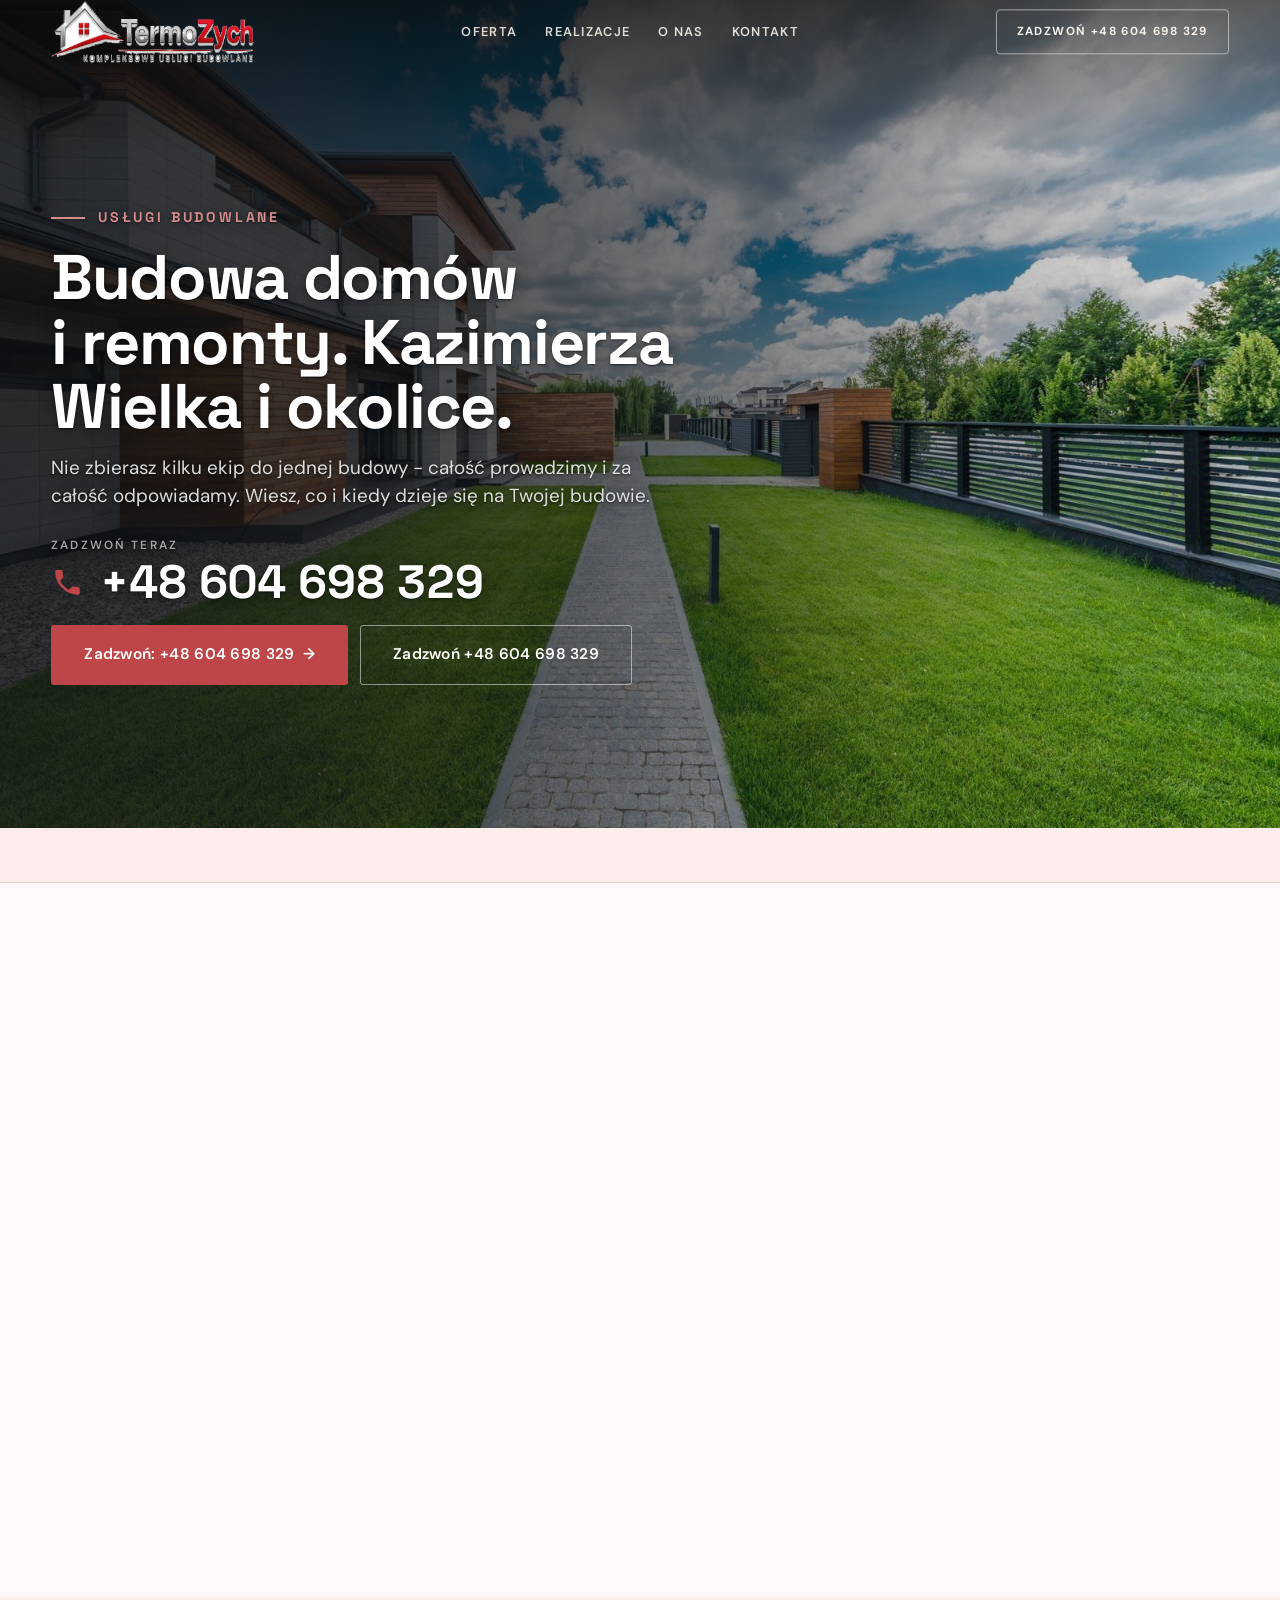
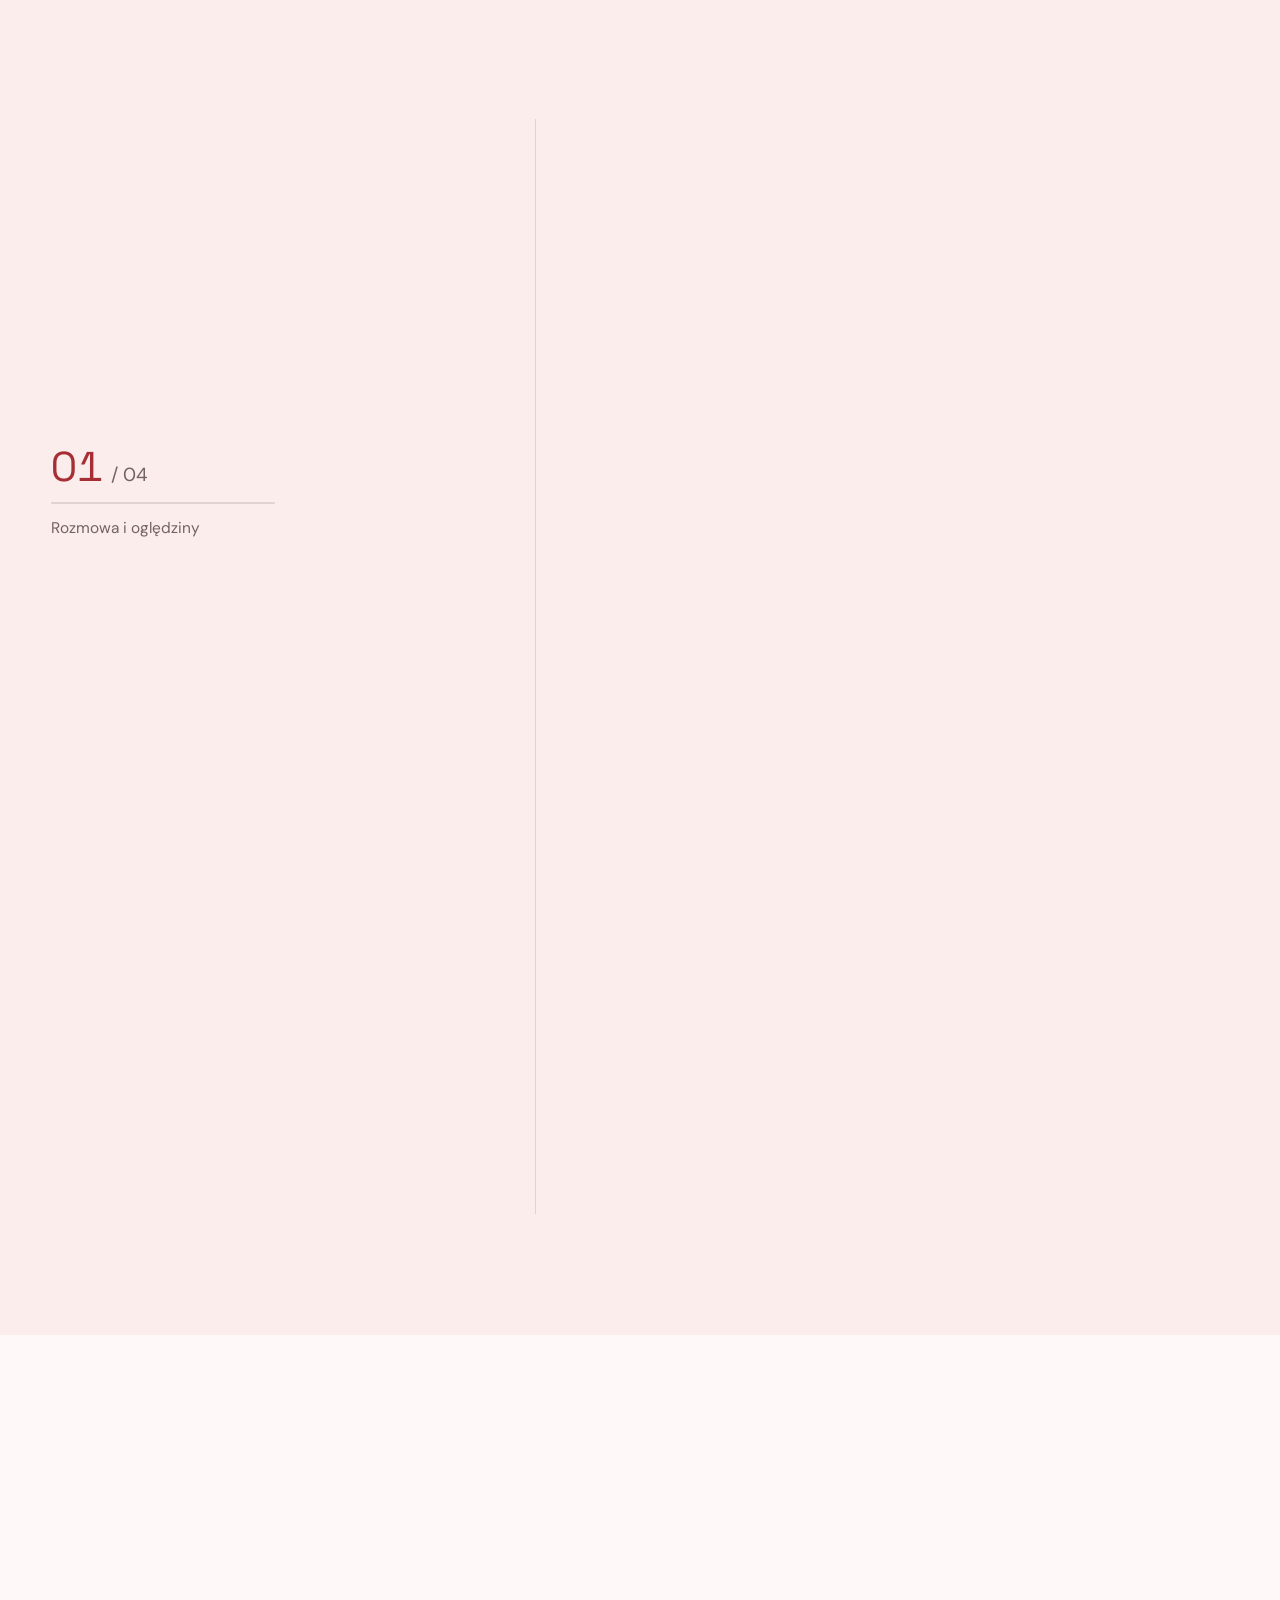
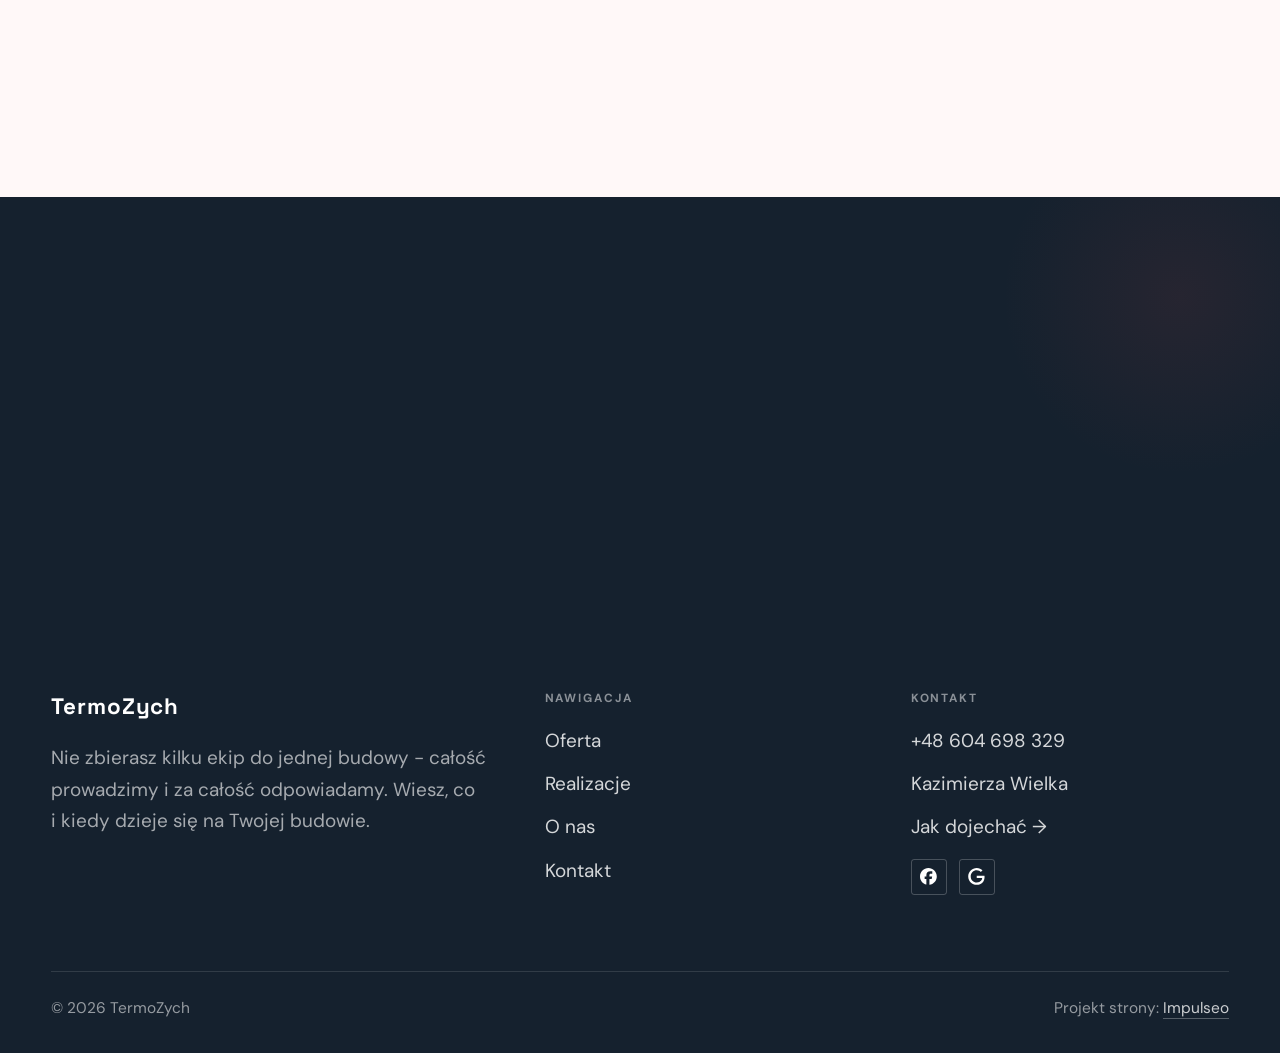
==== index.html @ 552ba98f "Demo TermoZych" ====
<!DOCTYPE html>
<html lang="pl">
<head>
<meta charset="UTF-8">
<meta name="viewport" content="width=device-width, initial-scale=1.0">
<title>TermoZych - usługi budowlane</title>
<meta name="description" content="Firma budowlana w Kazimierzy Wielkiej: budowa domów, stany surowe, remonty, wykończenia, elewacje. Kosztorys i termin na piśmie przed robotą. Zadzwoń: +48 604 698 329.">
<link rel="canonical" href="https://impulseo-pl.github.io/termozych/">
<meta name="robots" content="noindex, nofollow">
<meta property="og:type" content="website">
<meta property="og:locale" content="pl_PL">
<meta property="og:site_name" content="TermoZych">
<meta property="og:title" content="TermoZych - usługi budowlane">
<meta property="og:description" content="Firma budowlana w Kazimierzy Wielkiej: budowa domów, stany surowe, remonty, wykończenia, elewacje. Kosztorys i termin na piśmie przed robotą. Zadzwoń: +48 604 698 329.">
<meta property="og:url" content="https://impulseo-pl.github.io/termozych/">
<meta property="og:image" content="https://impulseo-pl.github.io/termozych/img/og.jpg">
<meta property="og:image:width" content="1200">
<meta property="og:image:height" content="630">
<meta name="twitter:card" content="summary_large_image">
<script type="application/ld+json">{"@context": "https://schema.org", "@type": "GeneralContractor", "name": "TermoZych", "url": "https://impulseo-pl.github.io/termozych/", "telephone": "+48604698329", "image": "https://impulseo-pl.github.io/termozych/img/og.jpg", "areaServed": "Kazimierza Wielka", "sameAs": ["https://www.facebook.com/profile.php?id=61560573417914", "https://www.google.com/maps/place/TermoZych/@50.1890896,20.5115099,3062m/data=!3m1!1e3!4m6!3m5!1s0x4717cdb3e1bffe65:0x24040f23c51eea07!8m2!3d50.1900952!4d20.5107525!16s%2Fg%2F11z6blmck5"]}</script>
<link rel="preconnect" href="https://fonts.googleapis.com">
<link rel="preconnect" href="https://fonts.gstatic.com" crossorigin>
<link href="https://fonts.googleapis.com/css2?family=Space+Grotesk:wght@500;600;700&family=DM+Sans:opsz,wght@9..40,400;9..40,500;9..40,600&display=swap" rel="stylesheet">
<link rel="stylesheet" href="assets/styles.css?v=c5042e9d">
</head>
<body>

<header class="nav">
  <div class="wrap nav-inner">
    <a class="brand brand-has-logo" href="index.html"><img class="brand-logo" src="img/logo.png" alt="TermoZych" width="648" height="203" decoding="async"></a>
    <nav class="nav-links">
      <a href="oferta.html">Oferta</a>
      <a href="realizacje.html">Realizacje</a>
      <a href="o-nas.html">O nas</a>
      <a href="kontakt.html">Kontakt</a>
      <a href="tel:+48604698329" class="btn btn-accent">Zadzwoń +48 604 698 329</a>
    </nav>
    <button class="nav-toggle" aria-label="Menu"><span></span><span></span><span></span></button>
  </div>
</header>

<main>
<section class="hero-fach">
  <img class="hf-photo" src="img/hero.jpg" fetchpriority="high" data-rotate="img/g1.jpg|img/g2.jpg" alt="TermoZych" width="1600" height="1068">
  <div class="hf-panel">
    <div class="hf-inner">
      <span class="hf-kicker">Usługi budowlane</span>
      <h1 class="hf-title">Budowa domów i remonty. Kazimierza Wielka i okolice. <em></em></h1>
      <p class="hf-lead">Nie zbierasz kilku ekip do jednej budowy - całość prowadzimy i za całość odpowiadamy. Wiesz, co i kiedy dzieje się na Twojej budowie.</p>
      <a class="hf-phone" href="tel:+48604698329"><span class="hf-phone-lab">Zadzwoń teraz</span><span class="hf-phone-num"><svg class="ico-tel" width="16" height="16" viewBox="0 0 24 24" fill="none" aria-hidden="true"><path d="M6.6 10.8a15.5 15.5 0 0 0 6.6 6.6l2.2-2.2a1 1 0 0 1 1-.24 11.4 11.4 0 0 0 3.6.58 1 1 0 0 1 1 1V20a1 1 0 0 1-1 1A17 17 0 0 1 3 4a1 1 0 0 1 1-1h3.5a1 1 0 0 1 1 1c0 1.25.2 2.46.58 3.6a1 1 0 0 1-.25 1l-2.23 2.2Z" fill="currentColor"/></svg> +48 604 698 329</span></a>
      <div class="hf-actions">
        <a href="kontakt.html" class="btn btn-accent">Zadzwoń: +48 604 698 329 <span class="arr">→</span></a>
        <a href="tel:+48604698329" class="btn btn-ghost hf-ghost">Zadzwoń +48 604 698 329</a>
      </div>
    </div>
  </div>
</section>
<section class="fach-promise">
  <div class="wrap">
    <ul class="fp-row reveal"><li>Bezpłatna wycena</li><li>Dojazd: Kazimierza Wielka i okolice</li><li>Gwarancja na robociznę</li></ul>
  </div>
</section>
<section class="gateways-band">
  <div class="wrap">
    <div class="gateways">
      <a href="oferta.html" class="gateway reveal"><img src="img/g3.jpg" alt="Budowa domów" loading="lazy" width="1600" height="1068" decoding="async"><span class="g-ttl">Budowa domów</span></a>
      <a href="oferta.html" class="gateway reveal"><img src="img/g4.jpg" alt="Stany surowe" loading="lazy" width="1600" height="1068" decoding="async"><span class="g-ttl">Stany surowe</span></a>
      <a href="oferta.html" class="gateway reveal"><img src="img/g5.jpg" alt="Remonty i modernizacje" loading="lazy" width="1600" height="1066" decoding="async"><span class="g-ttl">Remonty i modernizacje</span></a>
    </div>
  </div>
</section>
<section class="proces proces-os fachowcy">
  <div class="wrap proc-grid">
    <div class="proc-side">
      <div class="head reveal">
        <span class="eyebrow">Jak pracujemy</span>
        <h2>Wiesz, na czym stoisz - na każdym etapie</h2>
        <p>Od pierwszego telefonu do odbioru roboty - krok po kroku.</p>
      </div>
      <div class="proc-count" aria-hidden="true"><span class="pc-cur">01</span><span class="pc-all">/ 04</span></div>
      <div class="proc-bar" aria-hidden="true"><i></i></div>
      <p class="proc-now" aria-hidden="true">Rozmowa i oględziny</p>
    </div>
    <ol class="proces-line">
      <li class="reveal"><span class="pno">01</span><h3>Rozmowa i oględziny</h3><p>Telefon i krótka rozmowa o zakresie. Na oględziny przyjedziemy z miarką i notesem, nie z gotową umową do podpisu.</p></li>
      <li class="reveal"><span class="pno">02</span><h3>Kosztorys i umowa</h3><p>Cena i harmonogram idą do umowy, z datą startu i datą odbioru. Bez podpisanej umowy nie ruszamy.</p></li>
      <li class="reveal"><span class="pno">03</span><h3>Budowa etapami</h3><p>Wiesz, kto i kiedy jest na Twojej budowie. Coś przesuwa harmonogram - pogoda, dostawa? Wiesz o tym od razu, razem z nowym terminem.</p></li>
      <li class="reveal"><span class="pno">04</span><h3>Odbiór i gwarancja</h3><p>Przechodzimy robotę razem, punkt po punkcie. Usterki z przeglądu poprawiamy przed rozliczeniem końcowym, nie po nim.</p></li>
    </ol>
  </div>
</section>
<section>
  <div class="wrap">
    <div class="head reveal">
      <span class="eyebrow">Realizacje</span>
      <h2>Zdjęcia z placu</h2>
      <p>Od fundamentów i stanu surowego po wykończone wnętrza i łazienki - to zakres, który bierzemy na siebie.</p>
    </div>
    <div class="gallery">
      <div class="tile t-two3 reveal"><img src="img/g6.jpg" alt="TermoZych" loading="lazy" width="1600" height="1068" decoding="async"></div>
      <div class="tile t-third reveal"><img src="img/g7.jpg" alt="TermoZych" loading="lazy" width="1566" height="1036" decoding="async"></div>
      <div class="tile t-third reveal"><img src="img/g8.jpg" alt="TermoZych" loading="lazy" width="1600" height="1066" decoding="async"></div>
      <div class="tile t-third reveal"><img src="img/g9.jpg" alt="TermoZych" loading="lazy" width="1880" height="1253" decoding="async"></div>
      <div class="tile t-third reveal"><img src="img/g10.jpg" alt="TermoZych" loading="lazy" width="1600" height="1068" decoding="async"></div>
    </div>
    <div style="margin-top:var(--space-7)" class="reveal"><a href="realizacje.html" class="btn btn-accent">Pełna galeria <span class="arr">→</span></a></div>
  </div>
</section>
<section class="fach-uslugi">
  <div class="wrap">
    <div class="head reveal">
      <span class="eyebrow">Oferta</span>
      <h2>Co robimy</h2>
      <p>To, po co dzwonią do nas najczęściej. Szczegóły w ofercie.</p>
    </div>
    <ul class="fu-list">
      <li class="fu-row reveal"><div class="fu-name">Budowa domów</div><div class="fu-desc">Prowadzimy budowę od wykopu po stan deweloperski albo pod klucz. Pilnujemy zgodności z projektem, zamawiamy materiały z wyprzedzeniem i układamy harmonogram tak, żeby żadna ekipa nie czekała na poprzednią.</div><a class="fu-cta" href="kontakt.html">Wycena <span class="arr">→</span></a></li>
      <li class="fu-row reveal"><div class="fu-name">Stany surowe</div><div class="fu-desc">Fundamenty, ściany nośne, stropy, wieniec i więźba pod dach. Zbrojenie wiążemy według projektu i wołamy kierownika budowy na odbiór, zanim zalejemy beton - tego etapu nie da się poprawić po fakcie.</div><a class="fu-cta" href="kontakt.html">Wycena <span class="arr">→</span></a></li>
      <li class="fu-row reveal"><div class="fu-name">Remonty i modernizacje</div><div class="fu-desc">Remont w mieszkaniu, w którym mieszkasz, to inna robota niż pusty plac.</div><a class="fu-cta" href="kontakt.html">Wycena <span class="arr">→</span></a></li>
      <li class="fu-row reveal"><div class="fu-name">Wykończenia wnętrz</div><div class="fu-desc">Odbierasz mieszkanie w stanie deweloperskim? Robimy wszystko do wprowadzenia: podłogi, drzwi, łazienkę, kolory ze wskazanej palety.</div><a class="fu-cta" href="kontakt.html">Wycena <span class="arr">→</span></a></li>
      <li class="fu-row reveal"><div class="fu-name">Elewacje i docieplenia</div><div class="fu-desc">Docieplamy styropianem albo wełną - z klejem, siatką i tynkiem układanymi w reżimie technologicznym, bo elewacja robiona na skróty odpada płatami po kilku zimach.</div><a class="fu-cta" href="kontakt.html">Wycena <span class="arr">→</span></a></li>
      <li class="fu-row reveal"><div class="fu-name">Prace murarskie i tynkarskie</div><div class="fu-desc">Ściany działowe, kominy, murowane ogrodzenia, tynki maszynowe i tradycyjne.</div><a class="fu-cta" href="kontakt.html">Wycena <span class="arr">→</span></a></li>
    </ul>
    <div style="margin-top:var(--space-7)" class="reveal"><a href="oferta.html" class="btn btn-ghost">Pełna oferta <span class="arr">→</span></a></div>
  </div>
</section>
<section class="stopklatka" aria-hidden="true">
  <div class="stk-bg" style="background-image:url(img/g11.jpg)"></div>
</section>
<section class="opinie op-fallback">
  <div class="wrap">
    <div class="head center reveal">
      <span class="eyebrow">Opinie</span>
      <h2>Co mówią klienci</h2>
      <p>Wpisz TermoZych w Google i przeczytaj, co piszą ludzie, u których budowaliśmy. Tam nie możemy niczego poprawić ani skasować.</p>
    </div>
  </div>
</section>
<section class="obszar">
  <div class="wrap">
    <div class="head center reveal">
      <span class="eyebrow">Obszar działania</span>
      <h2>Dojeżdżamy do Ciebie</h2>
    </div>
    <p class="obszar-txt reveal" style="text-align:center;max-width:60ch;margin:0 auto 1.4rem">Nie wiesz, czy dojedziemy na Twoją budowę? Zadzwoń i podaj adres. Jak nie dojeżdżamy, powiemy wprost i nie zajmiemy Ci dnia.</p>
    <ul class="obszar-list reveal"><li class="is-home">Kazimierza Wielka</li><li>+ okolice</li></ul>
    <div class="obszar-mapa reveal" style="margin-top:var(--space-7)">
      <iframe title="Obszar działania - Kazimierza Wielka i okolice" src="https://maps.google.com/maps?q=50.1900952%2C20.5107525&amp;z=11&amp;output=embed" loading="lazy" referrerpolicy="no-referrer-when-downgrade" style="width:100%;height:clamp(280px,38vh,420px);border:0;display:block;border-radius:var(--r-md)"></iframe>
    </div>
  </div>
</section>
<section class="faq-klinika">
  <div class="wrap">
    <div class="head center reveal">
      <span class="eyebrow">Częste pytania</span>
      <h2>Dobrze wiedzieć</h2>
    </div>
    <div class="faq-list">
      <details class="faq-item reveal"><summary>Ile to będzie kosztowało?</summary><p>Kosztorys rozpisujemy na etapy i materiały, więc widzisz, co ile kosztuje, i możesz zdjąć coś z listy, zanim podpiszemy umowę.</p></details>
      <details class="faq-item reveal"><summary>Czy wycena jest płatna?</summary><p>Nie. Oględziny i kosztorys w Kazimierzy Wielkiej i najbliższej okolicy są bezpłatne i do niczego nie zobowiązują.</p></details>
      <details class="faq-item reveal"><summary>Kiedy możecie zacząć?</summary><p>Terminy ustawiamy z wyprzedzeniem, bo budowę prowadzimy do końca, zamiast żonglować kilkoma naraz. Zadzwoń - powiemy, kiedy realnie możemy wejść.</p></details>
      <details class="faq-item reveal"><summary>Czy dostanę umowę i fakturę?</summary><p>Tak, zawsze. Faktury z budowy warto trzymać - przydają się przy kredycie hipotecznym i przy sprzedaży domu.</p></details>
      <details class="faq-item reveal"><summary>Kto załatwia materiały?</summary><p>Jak wolisz. Możemy wziąć materiały na siebie, z fakturami do wglądu, albo pracować na tym, co kupisz - wtedy dostajesz od nas dokładną listę z ilościami.</p></details>
      <details class="faq-item reveal"><summary>Co, jeśli po robocie coś się odezwie?</summary><p>Pęknięcie na ścianie czy rysa przy oknie po roku to sprawa do naprawy, nie do dyskusji. Nasza robota - nasza poprawka, bez kombinowania.</p></details>
    </div>
  </div>
</section>
<section class="cta">
  <div class="wrap">
    <div class="reveal">
      <span class="eyebrow">Współpraca</span>
      <h2>Potrzebujesz fachowca? Wycenimy za darmo.</h2>
      <p>Jeden telefon i przyjedziemy zobaczyć zakres. Wycena nic nie kosztuje.</p>
    </div>
    <div class="cta-actions reveal">
      <a href="kontakt.html" class="btn btn-light">Zadzwoń: +48 604 698 329 <span class="arr">→</span></a>
      <a href="tel:+48604698329" class="btn btn-ghost btn-ghost-cta">+48 604 698 329</a>
    </div>
  </div>
</section>
</main>

<footer>
  <div class="wrap">
    <div class="foot-grid">
      <div class="foot-brand">
        <div class="name">TermoZych</div>
        <p>Nie zbierasz kilku ekip do jednej budowy - całość prowadzimy i za całość odpowiadamy. Wiesz, co i kiedy dzieje się na Twojej budowie.</p>
      </div>
      <div class="foot-col">
        <h4>Nawigacja</h4>
        <a href="oferta.html">Oferta</a>
        <a href="realizacje.html">Realizacje</a>
        <a href="o-nas.html">O nas</a>
        <a href="kontakt.html">Kontakt</a>
      </div>
      <div class="foot-col">
        <h4>Kontakt</h4>
        <a href="tel:+48604698329">+48 604 698 329</a>
        <p>Kazimierza Wielka</p>
        <a href="https://www.google.com/maps/place/TermoZych/@50.1890896,20.5115099,3062m/data=!3m1!1e3!4m6!3m5!1s0x4717cdb3e1bffe65:0x24040f23c51eea07!8m2!3d50.1900952!4d20.5107525!16s%2Fg%2F11z6blmck5" target="_blank" rel="noopener">Jak dojechać →</a>
      <div class="foot-soc">
        <a class="soc" href="https://www.facebook.com/profile.php?id=61560573417914" target="_blank" rel="noopener" aria-label="Facebook - TermoZych"><svg viewBox="0 0 24 24" aria-hidden="true" focusable="false"><path d="M9.101 23.691v-7.98H6.627v-3.667h2.474v-1.58c0-4.085 1.848-5.978 5.858-5.978.401 0 .955.042 1.468.103a8.68 8.68 0 0 1 1.141.195v3.325a8.623 8.623 0 0 0-.653-.036 26.805 26.805 0 0 0-.733-.009c-.707 0-1.259.096-1.675.309a1.686 1.686 0 0 0-.679.622c-.258.42-.374.995-.374 1.752v1.297h3.919l-.386 2.103-.287 1.564h-3.246v8.245C19.396 23.238 24 18.179 24 12.044c0-6.627-5.373-12-12-12s-12 5.373-12 12c0 5.628 3.874 10.35 9.101 11.647Z" fill="currentColor"/></svg></a>
        <a class="soc" href="https://www.google.com/maps/place/TermoZych/@50.1890896,20.5115099,3062m/data=!3m1!1e3!4m6!3m5!1s0x4717cdb3e1bffe65:0x24040f23c51eea07!8m2!3d50.1900952!4d20.5107525!16s%2Fg%2F11z6blmck5" target="_blank" rel="noopener" aria-label="Google - TermoZych"><svg viewBox="0 0 24 24" aria-hidden="true" focusable="false"><path d="M12.48 10.92v3.28h7.84c-.24 1.84-.853 3.187-1.787 4.133-1.147 1.147-2.933 2.4-6.053 2.4-4.827 0-8.6-3.893-8.6-8.72s3.773-8.72 8.6-8.72c2.6 0 4.507 1.027 5.907 2.347l2.307-2.307C18.747 1.44 16.133 0 12.48 0 5.867 0 .307 5.387.307 12s5.56 12 12.173 12c3.573 0 6.267-1.173 8.373-3.36 2.16-2.16 2.84-5.213 2.84-7.667 0-.76-.053-1.467-.173-2.053H12.48z" fill="currentColor"/></svg></a>
      </div>
      </div>
    </div>
    <div class="foot-bot">
      <span>© 2026 TermoZych</span>
      <span>Projekt strony: <a class="foot-credit" href="https://impulseo.pl" target="_blank" rel="noopener">Impulseo</a></span>
    </div>
  </div>
</footer>
<div class="sticky-call"><a class="sc-call" href="tel:+48604698329"><svg class="ico-tel" width="16" height="16" viewBox="0 0 24 24" fill="none" aria-hidden="true"><path d="M6.6 10.8a15.5 15.5 0 0 0 6.6 6.6l2.2-2.2a1 1 0 0 1 1-.24 11.4 11.4 0 0 0 3.6.58 1 1 0 0 1 1 1V20a1 1 0 0 1-1 1A17 17 0 0 1 3 4a1 1 0 0 1 1-1h3.5a1 1 0 0 1 1 1c0 1.25.2 2.46.58 3.6a1 1 0 0 1-.25 1l-2.23 2.2Z" fill="currentColor"/></svg> Zadzwoń</a><a class="sc-quote" href="kontakt.html">Zadzwoń: +48 604 698 329</a></div>
<div class="demo-wazne" data-do="2026-11-16" data-cykl="3" hidden><svg class="dw-ico" width="13" height="13" viewBox="0 0 24 24" fill="none" aria-hidden="true"><circle cx="12" cy="12" r="8.6" stroke="currentColor" stroke-width="1.8"/><path d="M12 7.2V12l3.3 2" stroke="currentColor" stroke-width="1.8" stroke-linecap="round"/></svg><span class="dw-txt"></span></div>

<script src="assets/main.js"></script>
</body>
</html>
---- assets/styles.css ----
/* ============================================================
   STOLBASZ — premium, architektoniczny B2B fit-out
   Jasna paleta, zero brązu. System wg premium-web-craft.
   Projekt strony: Impulseo (impulseo.pl)
   ============================================================ */

:root{
  /* PALETA — jasna, architektoniczna, chłodna */
  --paper:#F4F6F8;          /* główne tło */
  --paper-2:#E7EBEF;        /* sekcje alternatywne (chłodny jasny szary) */
  --paper-3:#E7EBEF;        /* delikatne wypełnienia */
  --ink:#15212E;            /* tekst główny — chłodny grafit */
  --ink-soft:#243443;       /* nagłówki drugorzędne */
  --muted:#6B7785;          /* tekst poboczny */
  --line:rgba(21,33,46,.12);/* hairline */
  --accent:#E8A317;         /* stonowany petrol-slate — jedyny akcent */
  --accent-d:#C9870C;
  --accent-soft:rgba(232,163,23,.10);
  --dark:#15212E;           /* sekcje ciemne (stopka/CTA) */

  /* HOVER ZDJĘĆ — JEDEN standard dla całego silnika (decyzja K. 04.08.2026, artefakt z wariantami).
     AKTUALNE (K.+Szymon 09.08.2026, wybór z artefaktu 6 wariantów): zoom 1.05 przy 1.4s -
     przy tak długim czasie mocniejszy kadr NIE skacze, tylko „oddycha". Poprzedni standard
     (1.02 / .55s z 04.08) odbierany jako dynamiczny i szybki.
     Spoczynek lekko przygaszony, ale TYLKO tam, gdzie jest mysz (@media hover:hover) —
     na telefonie zdjęcia zostają w pełnej jasności. */
  --img-zoom:1.05;                   /* K.+Szymon 09.08: wariant F z artefaktu porównawczego */
  --img-rest:brightness(.95) saturate(.99);
  --img-hot:brightness(1.06) saturate(1.05);
  --img-dur:1.4s;                    /* K.+Szymon 09.08 (wariant F): powoli = elegancko */
  --img-ease:cubic-bezier(.16,.84,.44,1);  /* miękki ogon, efekt „oddychania" */

  /* ODSTĘPY — skala 4/8 */
  --space-1:4px; --space-2:8px; --space-3:12px; --space-4:16px; --space-5:24px;
  --space-6:32px; --space-7:48px; --space-8:64px; --space-9:96px; --space-10:128px;

  /* TYPOGRAFIA — fluid clamp() (skala podbita 16.07.2026: większe, czytelniejsze litery — uwaga Adama) */
  --text-sm:clamp(.9rem,.87rem + .12vw,1rem);
  --text-base:clamp(1.08rem,1.04rem + .18vw,1.2rem);
  --text-lg:clamp(1.24rem,1.15rem + .34vw,1.44rem);
  --text-h3:clamp(1.34rem,1.22rem + .55vw,1.66rem);
  --text-h2:clamp(2.1rem,1.66rem + 2.1vw,3.1rem);
  --text-h1:clamp(2.9rem,2.1rem + 4vw,5.1rem);

  /* PROMIENIE — architektoniczne, raczej ostre */
  --r-sm:3px; --r-md:6px; --r-lg:10px;

  /* RUCH */
  --ease:cubic-bezier(.25,.46,.45,.94); --dur:.24s;

  /* CIENIE — miękkie, warstwowe */
  --sh-sm:0 1px 2px rgba(16,24,32,.04), 0 2px 8px rgba(16,24,32,.05);
  --sh-md:0 2px 6px rgba(16,24,32,.05), 0 12px 28px -8px rgba(16,24,32,.12);
  --sh-lg:0 6px 14px rgba(16,24,32,.07), 0 26px 56px -18px rgba(16,24,32,.22);

  --hairline:1px solid var(--line);

  --font-display:'Space Grotesk','Inter',sans-serif;
  --font-body:'DM Sans','Inter',sans-serif;
}

*{box-sizing:border-box;margin:0;padding:0}
html{scroll-behavior:smooth}
body{
  font-family:var(--font-body);
  font-size:var(--text-base);
  line-height:1.65;
  color:var(--ink);
  background:var(--paper);
  -webkit-font-smoothing:antialiased;
  text-rendering:optimizeLegibility;
}
img{max-width:100%;height:auto;display:block}  /* height:auto = width/height z atrybutów trzyma proporcje (TOP#12) */
a{color:inherit;text-decoration:none}

.wrap{width:min(92%,1180px);margin-inline:auto}
section{padding-block:clamp(52px,6.5vw,96px)}

h1,h2,h3{font-family:var(--font-display);font-weight:700;line-height:1.08;letter-spacing:-.02em;color:var(--ink)}
h1{font-size:var(--text-h1);letter-spacing:-.035em}
h2{font-size:var(--text-h2);letter-spacing:-.025em}
h3{font-size:var(--text-h3)}
/* MIARA — długość wiersza. WCAG 2.2 SC 1.4.8: max 80 znaków; Butterick: 45–90.
   68ch daje realnie 72–78 znaków polskiego tekstu, czyli z zapasem pod granicą.
   Wcześniej limit miał TYLKO <p> — <li>, <blockquote> i <dd> nie miały żadnego,
   i to jedyny powód, dla którego 23 bloki na dwóch oddanych stronach jadą po
   83–106 znaków w wierszu (pomiar 07.08.2026, bramka `miara`).
   ⚠️ Listy i definicje ograniczamy TYLKO bez klasy: `ul`/`ol` z klasą to u nas
   układ (siatki kafli, menu), a nie tekst ciągły — tam miarę wyznacza układ. */
/* 60ch, nie 68ch (K. 10.08): po zmianie fontów na węższe kroje (DM Sans i spółka)
   w 68ch mieściło się ~90 znaków - bramka pikselowa słusznie zgłaszała przekroczenie
   granicy 80. Pomiar na żywej przeglądarce: 60ch = 90 znaków, 53ch = ~78 znaków, czyli normę WCAG 1.4.8. */
:root{ --miara:53ch }
p{max-width:min(100%,var(--miara))}
blockquote,
ul:not([class])>li, ol:not([class])>li,
dl:not([class])>dd{max-width:min(100%,var(--miara))}

/* ⚠️ Świadomie BEZ wyjątku `.tile p,.card p,.svc p{max-width:none}`, choć nasuwa się sam:
   te akapity BYŁY już ograniczone (stare `p{max-width:65ch}`), więc „wyjątek" nie odblokowałby
   niczego nowego — tylko ROZLUŹNIŁ stan sprzed zmiany na wszystkich demach naraz.
   `figcaption` żadna z reguł wyżej nie dotyczy, więc też nie potrzebuje zwolnienia. */

/* ŁAMANIE. `balance` wyrównuje długości wierszy w nagłówku, `pretty` pilnuje ostatniego
   wiersza akapitu, żeby nie został w nim jeden wyraz. Obsługiwane od Chrome 117 /
   Safari 17.5; starsze przeglądarki po prostu ignorują tę własność.
   `text-wrap:pretty` nie występowało dotąd ANI RAZ w silniku ani w repo klientów. */
h1,h2,h3,.lead,.lede{text-wrap:balance}
p,li,blockquote,dd{text-wrap:pretty}

.eyebrow{
  font-family:var(--font-body);
  font-size:var(--text-sm);
  font-weight:600;
  letter-spacing:.18em;
  text-transform:uppercase;
  color:var(--accent);
  display:inline-flex;align-items:center;gap:var(--space-3);
}
/* flex:none + margin-top = kreska trzyma się PIERWSZEJ linii. Wcześniej align-items:center
   centrowało ją względem całego bloku i przy zawinięciu (długi kicker typu
   „…WNĘTRZ · LESZNO · OD 2019") druga linia lądowała z brzydkim wcięciem. */
.eyebrow{align-items:flex-start}
.eyebrow>*,.eyebrow{text-wrap:balance}   /* dlugi kicker lamal sie na sierote typu samo „2019" w drugiej linii */
.eyebrow::before{content:"";width:28px;height:1px;background:var(--accent);display:inline-block;flex:none;margin-top:.62em}

.muted{color:var(--muted)}
.lead{font-size:var(--text-lg);line-height:1.55;color:var(--ink-soft);max-width:50ch}

/* ---------- BUTTONS ---------- */
.btn{
  display:inline-flex;align-items:center;gap:var(--space-2);
  font-weight:600;font-size:var(--text-sm);letter-spacing:.02em;
  padding:var(--space-4) var(--space-6);
  border-radius:var(--r-sm);
  transition:transform var(--dur) var(--ease),box-shadow var(--dur) var(--ease),background var(--dur) var(--ease);
  cursor:pointer;border:1px solid transparent;
}
.btn-accent{background:var(--accent);color:#fff;box-shadow:var(--sh-sm)}
.btn-accent:hover{background:var(--accent-d);transform:translateY(-2px);box-shadow:var(--sh-md)}
.btn-accent:active{transform:translateY(0);box-shadow:var(--sh-sm)}
.btn-ghost{background:transparent;color:var(--ink);border-color:var(--line)}
.btn-ghost:hover{border-color:var(--accent);color:var(--accent);transform:translateY(-2px)}
.btn-light{background:#fff;color:var(--ink);box-shadow:var(--sh-sm)}
.btn-light:hover{transform:translateY(-2px);box-shadow:var(--sh-md)}
.btn .arr{transition:transform var(--dur) var(--ease)}
.btn:hover .arr{transform:translateX(4px)}

/* ---------- NAV ---------- */
.nav{
  position:sticky;top:0;z-index:50;
  background:color-mix(in srgb,var(--paper) 88%,transparent);
  backdrop-filter:saturate(140%) blur(10px);
  border-bottom:var(--hairline);
}
.nav-inner{display:flex;align-items:center;justify-content:space-between;gap:var(--space-5);height:72px}
/* ANTY-NACHODZENIE (K. 05.08.2026): długa nazwa firmy + przycisk z pełnym numerem nie mieściły się w pasku
   i flex ściskał linki PONIŻEJ ich treści - "Kontakt" wchodził na ramkę "Zadzwoń +48 ...". Teraz ustępuje
   nazwa marki (skrót wielokropkiem), a menu i przycisk nigdy się nie kurczą ani nie zachodzą na siebie. */
.brand{display:flex;flex-direction:column;line-height:1;min-width:0;flex:0 1 auto}
.brand .name{font-family:var(--font-display);font-weight:800;font-size:1.35rem;letter-spacing:.04em;white-space:nowrap;overflow:hidden;text-overflow:ellipsis}
.brand .sub{font-size:.62rem;letter-spacing:.34em;text-transform:uppercase;color:var(--muted);margin-top:5px;white-space:nowrap;overflow:hidden;text-overflow:ellipsis}
.nav-links{display:flex;align-items:center;gap:var(--space-6);flex:0 0 auto}
.nav-links a{font-size:var(--text-sm);font-weight:500;color:var(--ink-soft);position:relative;padding-block:4px;white-space:nowrap;transition:color var(--dur) var(--ease)}
.nav-links a::after{content:"";position:absolute;left:0;bottom:0;width:0;height:1.5px;background:var(--accent);transition:width var(--dur) var(--ease)}
.nav-links a:hover,.nav-links a.active{color:var(--ink)}
.nav-links a:hover::after,.nav-links a.active::after{width:100%}
.nav-links .btn{padding:var(--space-2) var(--space-5)}
/* przyciski w nav: właściwy kolor (przebij .nav-links a) + bez podkreślenia */
.nav-links a.btn-accent{color:#fff}
.nav-links a.btn-ghost,.nav-links a.btn-light{color:var(--ink)}
/* CTA w pasku: NIE podkreślenie spod linków menu, ale ten sam przelatujący błysk,
   co na wszystkich innych przyciskach (zgłoszenie K. 13.08.2026 - „na hero jest efekt
   światła przechodzącego przez przycisk, na navbarze go nie ma, a mają być identyczne").
   Reguła `.nav-links a::after` jest silniejsza od `.btn::after`, więc trzeba jej
   geometrię wyzerować i wpisać połysk z nazwy - samo `display:none` gasiło efekt. */
.nav-links a.btn::after{
  display:block;content:"";position:absolute;inset:0;z-index:-1;pointer-events:none;
  width:auto;height:auto;border-radius:inherit;   /* kasuje geometrię podkreślenia (width:0;height:1.5px) */
  background:linear-gradient(100deg,transparent 32%,rgba(255,255,255,.20) 50%,transparent 68%);
  translate:-120% 0}
@media (prefers-reduced-motion:no-preference){
  .nav-links a.btn:hover::after{translate:120% 0;transition:translate .75s var(--mt-ease,cubic-bezier(.16,.84,.44,1))}
}
.nav-toggle{display:none;background:none;border:none;cursor:pointer;flex-direction:column;gap:5px;padding:8px}
.nav-toggle span{width:24px;height:2px;background:var(--ink);transition:var(--dur)}
/* Ciasny zakres MIĘDZY menu mobilnym a pełnym pulpitem: zbijamy odstępy i nazwę marki,
   żeby wszystko zmieściło się naturalnie, zanim w ogóle dojdzie do skracania wielokropkiem. */
@media(max-width:1280px) and (min-width:921px){
  .nav-links{gap:var(--space-4)}
  .nav-links .btn{padding:var(--space-2) var(--space-4)}
  .brand .name{font-size:1.15rem}
}

/* ---------- HERO (split) ---------- */
.hero{position:relative;overflow:hidden;border-bottom:var(--hairline)}
.hero-grid{display:grid;grid-template-columns:1.05fr .95fr;gap:clamp(24px,4vw,60px);align-items:center;
  padding-block:clamp(36px,4.5vw,64px)}
.hero-copy .eyebrow{margin-bottom:var(--space-5)}
.hero-copy h1{margin-bottom:var(--space-5)}
.hero-copy .lead{margin-bottom:var(--space-7)}
.hero-actions{display:flex;flex-wrap:wrap;gap:var(--space-4)}
.hero-art{position:relative;aspect-ratio:4/3;border-radius:var(--r-lg);overflow:hidden;box-shadow:var(--sh-lg)}
.hero-art img{width:100%;height:100%;object-fit:cover}
.hero-art::after{content:"";position:absolute;inset:0;background:linear-gradient(180deg,transparent 55%,rgba(18,24,28,.28))}
.hero-badge{position:absolute;left:var(--space-5);bottom:var(--space-5);z-index:2;
  background:rgba(252,252,251,.94);backdrop-filter:blur(4px);
  border-radius:var(--r-md);padding:var(--space-4) var(--space-5);box-shadow:var(--sh-md);max-width:78%}
.hero-badge strong{display:block;font-family:var(--font-display);font-size:1rem;letter-spacing:-.01em}
.hero-badge span{font-size:var(--text-sm);color:var(--muted)}

/* ---------- HERO duży / kinowy (strona główna) ---------- */
.hero-cine{position:relative;min-height:clamp(560px,82vh,840px);min-height:clamp(560px,82svh,840px);display:flex;align-items:center;overflow:hidden;border-bottom:var(--hairline)}
.hero-cine>img{position:absolute;inset:0;width:100%;height:100%;object-fit:cover;z-index:0}
.hero-cine::after{content:"";position:absolute;inset:0;z-index:1;
  background:linear-gradient(95deg,rgba(13,18,23,.86) 0%,rgba(13,18,23,.64) 32%,rgba(13,18,23,.24) 62%,rgba(13,18,23,.04) 100%)}
.hero-cine .wrap{position:relative;z-index:2;padding-block:var(--space-8)}
.hero-cine .hero-copy{max-width:660px}
.hero-cine .eyebrow{color:#fff;margin-bottom:var(--space-5)}
.hero-cine .eyebrow::before{background:#fff}
.hero-cine h1{color:#fff;margin-bottom:var(--space-5);font-size:clamp(2.9rem,2rem + 4.4vw,5.2rem);text-wrap:balance}
.hero-cine .lead{color:rgba(255,255,255,.92);max-width:48ch;margin-bottom:var(--space-7)}
.hero-cine .hero-actions{display:flex;flex-wrap:wrap;gap:var(--space-4)}
/* NISKIE OKNO (laptop z dokiem i paskami przeglądarki ma ~700-780 px wysokości widoku):
   H1 do 5.2rem + długi lead nie mieściły się i przyciski wypadały POD krawędź ekranu -
   klient widział stronę bez ani jednego CTA. Skalujemy w dół, zamiast przycinać treść. */
@media(min-width:821px) and (max-height:820px){
  .hero-cine{min-height:clamp(520px,94svh,780px)}
  .hero-cine .wrap{padding-block:var(--space-6)}
  .hero-cine h1{font-size:clamp(2.2rem,1.5rem + 2.6vw,3.6rem);margin-bottom:var(--space-4)}
  .hero-cine .eyebrow{margin-bottom:var(--space-4)}
  .hero-cine .lead{margin-bottom:var(--space-5);max-width:44ch}
}
@media(max-width:680px){
  .hero-cine{min-height:clamp(520px,76vh,640px);min-height:clamp(520px,76svh,640px);align-items:flex-end}
  .hero-cine::after{background:linear-gradient(0deg,rgba(13,18,23,.9) 6%,rgba(13,18,23,.45) 55%,rgba(13,18,23,.25) 100%)}
  .hero-cine .wrap{padding-bottom:var(--space-9)}
  /* TELEFON (~90% oglądających): lead potrafił zająć 8 linii i zepchnąć CTA poza pierwszy ekran.
     Zwężamy interlinię i skalę - treści nie ucinamy, bo to ona sprzedaje. */
  .hero-cine .lead{font-size:.98rem;line-height:1.5;margin-bottom:var(--space-5)}
  .hero-cine .eyebrow{font-size:.72rem;letter-spacing:.13em;margin-bottom:var(--space-4)}
  .hero-cine .eyebrow::before{width:20px}
  .hero-cine h1{margin-bottom:var(--space-4)}
}

/* full-bleed hero variant (podstrony) */
.pagehead{position:relative;min-height:46vh;min-height:46svh;display:flex;align-items:flex-end;overflow:hidden;border-bottom:var(--hairline)}
.pagehead img{position:absolute;inset:0;width:100%;height:100%;object-fit:cover}
/* 10.08.2026 (decyzja K.): mocniejsze przyciemnienie + cień pod tekstem. Bramka mierzyła na
   nagłówkach podstron 3,38-3,43:1 przy wymaganych 4,5 — jasne zdjęcie (hala, śnieg, niebo)
   podchodziło pod biały tekst. Zdjęcia klientów są różne, więc kontrast musi dawać WARSTWA,
   a nie szczęśliwy dobór kadru. */
.pagehead::after{content:"";position:absolute;inset:0;background:linear-gradient(180deg,rgba(18,24,28,.40),rgba(18,24,28,.76))}
.pagehead .wrap{position:relative;z-index:2;padding-block:var(--space-9);color:#fff}
.pagehead h1{color:#fff;max-width:18ch;text-shadow:0 2px 16px rgba(0,0,0,.55)}
.pagehead .eyebrow{color:#fff}
.pagehead .eyebrow::before{background:#fff}
.pagehead p{color:rgba(255,255,255,.92);margin-top:var(--space-4);max-width:54ch;text-shadow:0 1px 12px rgba(0,0,0,.5)}

/* ---------- STRIP (pasek skrótów / liczby) ---------- */
.strip{background:var(--dark);color:#fff}
/* PASEK HASEŁ — standard 04.08.2026 (decyzja K.): 5 haseł w JEDNYM rzędzie, tekst WYŚRODKOWANY,
   węższe marginesy boczne niż reszta strony (pasek ma iść szerzej), równe wysokości kolumn. */
.strip .wrap{width:min(96%,1440px);display:grid;grid-template-columns:repeat(5,1fr);
  gap:var(--space-5);padding-block:var(--space-7);align-items:stretch}
.strip .item .k{font-family:var(--font-display);font-size:clamp(1.05rem,.82rem + .85vw,1.55rem);
  font-weight:800;letter-spacing:-.02em;color:#fff;line-height:1.18;text-wrap:balance}
.strip .item .v{font-size:var(--text-sm);color:rgba(255,255,255,.66);margin-top:var(--space-2);line-height:1.4}
.strip .item{border-left:2px solid var(--accent);padding-inline:var(--space-4);
  text-align:center;display:flex;flex-direction:column;justify-content:center}
/* liczba kolumn = liczba haseł, żeby ostatnie nie zostawało samo w drugim rzędzie.
   Klasę n-N nadaje multipage.py; domyślnie (bez klasy) pasek jest 5-kolumnowy. */
.strip.n-2 .wrap{grid-template-columns:repeat(2,1fr)}
.strip.n-3 .wrap{grid-template-columns:repeat(3,1fr)}
.strip.n-4 .wrap{grid-template-columns:repeat(4,1fr);gap:var(--space-6)}
.strip.n-4 .item .k{font-size:clamp(1.3rem,1rem + 1.1vw,2rem)}
.strip.n-6 .wrap{grid-template-columns:repeat(6,1fr);gap:var(--space-4)}
.strip.n-6 .item .k{font-size:clamp(.98rem,.8rem + .7vw,1.35rem)}
/* równe łamanie: zamiast "długa linia + jedno słowo" obie linie zbliżonej długości */
.strip .item .k{text-wrap:balance}

/* ---------- SECTION HEAD ---------- */
.head{max-width:48rem;margin-bottom:var(--space-8)}
.head.center{margin-inline:auto;text-align:center}
.head .eyebrow{margin-bottom:var(--space-4)}
.head h2{margin-bottom:var(--space-4)}
.head p{color:var(--muted);font-size:var(--text-lg);line-height:1.55}
.head.center p{margin-inline:auto}

/* ---------- INTRO SPLIT ---------- */
.split{display:grid;grid-template-columns:.92fr 1.08fr;gap:clamp(28px,5vw,80px);align-items:center}
.split.rev{grid-template-columns:1.08fr .92fr}
.split.rev .split-art{order:-1}
.split-art{position:relative;aspect-ratio:5/4;border-radius:var(--r-lg);overflow:hidden;box-shadow:var(--sh-lg)}
.split-art img{width:100%;height:100%;object-fit:cover}
.split-copy h2{margin-bottom:var(--space-5)}
.split-copy p+p{margin-top:var(--space-4)}
.split-copy .btn{margin-top:var(--space-6)}

/* ---------- SERVICES (zakres) ---------- */
.svc-grid{display:grid;grid-template-columns:repeat(auto-fit,minmax(280px,1fr));gap:var(--space-5)}
.svc{background:#fff;border:var(--hairline);border-radius:var(--r-md);padding:var(--space-7) var(--space-6);
  transition:transform var(--dur) var(--ease),box-shadow var(--dur) var(--ease),border-color var(--dur) var(--ease);
  position:relative;overflow:hidden}
.svc::before{content:"";position:absolute;left:0;top:0;width:3px;height:0;background:var(--accent);transition:height var(--dur) var(--ease)}
.svc:hover{transform:translateY(-4px);box-shadow:var(--sh-md);border-color:transparent}
.svc:hover::before{height:100%}
.svc .ic{font-family:var(--font-display);font-size:.8rem;font-weight:700;letter-spacing:.12em;color:var(--accent);margin-bottom:var(--space-4)}
.svc h3{margin-bottom:var(--space-3);font-size:1.22rem}
.svc p{color:var(--muted);font-size:var(--text-base);line-height:1.6}

/* big detailed service rows */
.svc-row{display:grid;grid-template-columns:.8fr 1.2fr;gap:clamp(20px,4vw,60px);align-items:center;padding-block:var(--space-8)}
.svc-row+.svc-row{border-top:var(--hairline)}
.svc-row.rev{grid-template-columns:1.2fr .8fr}
/* Naprzemienny układ wierszy oferty: co drugi wiersz ma zdjęcie po PRAWEJ.
   Było `order:-1` — martwy kod, bo zdjęcie i tak jest pierwszym dzieckiem w HTML,
   więc wszystkie wiersze wyglądały identycznie (zdjęcie zawsze z lewej), a `rev`
   zmieniało tylko szerokość kolumn. Znalezione 29.07.2026 przy różnicowaniu kierunków
   animacji (pomiar pozycji: art.mid 390/502 przy row.mid 756 — zawsze lewa strona). */
.svc-row.rev .svc-row-art{order:2}
.svc-row-art{aspect-ratio:4/3;border-radius:var(--r-md);overflow:hidden;box-shadow:var(--sh-md)}
.svc-row-art img{width:100%;height:100%;object-fit:cover}
.svc-row h3{font-size:1.5rem;margin-bottom:var(--space-4)}
.svc-row .num{font-family:var(--font-display);font-size:.85rem;font-weight:700;letter-spacing:.14em;color:var(--accent);display:block;margin-bottom:var(--space-3)}
.svc-row ul{list-style:none;margin-top:var(--space-4);display:flex;flex-direction:column;gap:var(--space-2)}
.svc-row li{position:relative;padding-left:var(--space-5);color:var(--muted);font-size:var(--text-base)}
.svc-row li::before{content:"";position:absolute;left:0;top:.62em;width:8px;height:1px;background:var(--accent)}

/* ---------- GALLERY (realizacje) ---------- */
.gallery{display:grid;grid-template-columns:repeat(12,1fr);gap:var(--space-4);grid-auto-rows:200px}
/* GALERIA MASONRY — pionowe zdjęcia (portrety beauty/wellness) bez przycinania: kolumny, height auto */
.gallery-masonry{column-count:3;column-gap:var(--space-4)}
@media(max-width:900px){.gallery-masonry{column-count:2}}
@media(max-width:560px){.gallery-masonry{column-count:1}}
.gallery-masonry .m-tile{break-inside:avoid;margin:0 0 var(--space-4);padding:0;position:relative;overflow:hidden;border-radius:var(--r-md);border:1px solid var(--line)}
.gallery-masonry .m-tile img{width:100%;height:auto;display:block}
.gallery-masonry .m-tile .cap{position:absolute;left:0;right:0;bottom:0;padding:var(--space-4);color:#fff;background:linear-gradient(0deg,rgba(0,0,0,.55),transparent);font-size:var(--text-sm)}
.gallery-masonry .m-tile .cap small{display:block;font-weight:400;opacity:.78;letter-spacing:.04em;text-transform:uppercase;font-size:.66rem;margin-top:3px}
.tile{position:relative;overflow:hidden;border-radius:var(--r-md);box-shadow:var(--sh-sm);
  transition:transform var(--dur) var(--ease),box-shadow var(--dur) var(--ease)}
.tile img{width:100%;height:100%;object-fit:cover;
  transition:transform var(--img-dur) var(--img-ease),filter var(--img-dur) var(--img-ease)}
.tile:hover{box-shadow:var(--sh-md)}
.tile .cap{position:absolute;left:0;right:0;bottom:0;padding:var(--space-5) var(--space-4) var(--space-4);
  /* mocniejszy spad + cien pod tekstem: na JASNYCH zdjeciach klienta (biale fronty, sciany)
     slaby gradient dawal kontrast ~1.5:1 zamiast wymaganych 3.6:1 (bramka wygladu, 10.08.2026) */
  background:linear-gradient(transparent 10%,rgba(18,24,28,.55) 40%,rgba(18,24,28,.88) 68%,rgba(18,24,28,.99));color:#fff;
  text-shadow:0 1px 2px rgba(0,0,0,.85),0 2px 10px rgba(0,0,0,.55);
  font-size:var(--text-sm);font-weight:600;letter-spacing:.01em;
  opacity:0;transform:translateY(8px);transition:var(--dur) var(--ease)}
.tile:hover .cap{opacity:1;transform:translateY(0)}
.tile .cap small{display:block;font-weight:400;opacity:.78;letter-spacing:.04em;text-transform:uppercase;font-size:.66rem;margin-top:3px}
/* bento spans */
.t-wide{grid-column:span 6}
.t-tall{grid-column:span 6;grid-row:span 2}
.t-std{grid-column:span 6}
.t-third{grid-column:span 4}
.t-two3{grid-column:span 8}

/* ---------- TRUST / WIARYGODNOŚĆ ---------- */
.trust{background:var(--paper-2)}
.trust-grid{display:grid;grid-template-columns:repeat(auto-fit,minmax(240px,1fr));gap:var(--space-5);margin-top:var(--space-7)}
.trust-card{background:#fff;border-radius:var(--r-md);padding:var(--space-7) var(--space-6);box-shadow:var(--sh-sm);border-top:3px solid var(--accent)}
.trust-card .big{font-family:var(--font-display);font-size:clamp(1.8rem,1.3rem + 1.6vw,2.6rem);font-weight:800;letter-spacing:-.02em;color:var(--ink);line-height:1}
.trust-card h3{font-size:1.12rem;margin:var(--space-3) 0 var(--space-2)}
.trust-card p{color:var(--muted);font-size:var(--text-base);line-height:1.55}

/* ---------- CTA band ---------- */
.cta{background:var(--dark);color:#fff;position:relative;overflow:hidden}
/* telefon w CTA: na ciemnym tle biały (domyślnie), rodziny z JASNYM tłem CTA
   nadpisują to u siebie - wcześniej kolor siedział w stylu inline i wygrywał z rodziną. */
.cta .btn-ghost-cta{color:#fff;border-color:rgba(255,255,255,.3)}
.cta .wrap{display:grid;grid-template-columns:1.4fr .6fr;gap:var(--space-7);align-items:center;position:relative;z-index:2}
.cta h2{color:#fff;max-width:20ch}
.cta p{color:rgba(255,255,255,.74);margin-top:var(--space-4)}
.cta-actions{display:flex;flex-direction:column;gap:var(--space-3);align-items:flex-start}
.cta::before{content:"";position:absolute;right:-80px;top:-80px;width:360px;height:360px;border-radius:50%;
  background:radial-gradient(circle,var(--accent-soft),transparent 70%)}

/* ---------- CONTACT ---------- */
.contact-grid{display:grid;grid-template-columns:.85fr 1.15fr;gap:clamp(28px,4vw,56px);align-items:start}
.info-list{display:flex;flex-direction:column;gap:var(--space-2)}
.info-row{display:flex;gap:var(--space-4);align-items:flex-start;padding-block:var(--space-4);border-bottom:var(--hairline)}
.info-row .ic{flex:none;width:42px;height:42px;display:grid;place-items:center;border-radius:50%;
  background:var(--accent-soft);color:var(--accent);font-size:1.05rem}
.info-row .lbl{font-size:.72rem;letter-spacing:.14em;text-transform:uppercase;color:var(--muted)}
.info-row .val{font-weight:600;font-size:var(--text-base);margin-top:2px}
.info-row a.val:hover{color:var(--accent)}
.map{border:none;border-radius:var(--r-lg);box-shadow:var(--sh-md);width:100%;height:100%;min-height:380px;filter:grayscale(.2) contrast(1.02)}
.form{background:#fff;border:var(--hairline);border-radius:var(--r-lg);padding:clamp(24px,3vw,40px);box-shadow:var(--sh-sm)}
.form .fld{margin-bottom:var(--space-5)}
.form label{display:block;font-size:var(--text-sm);font-weight:600;margin-bottom:var(--space-2)}
.form input,.form textarea{width:100%;font-family:inherit;font-size:var(--text-base);color:var(--ink);
  padding:var(--space-4);border:var(--hairline);border-radius:var(--r-sm);background:var(--paper);transition:border-color var(--dur)}
.form input:focus,.form textarea:focus{outline:none;border-color:var(--accent);background:#fff}
.form textarea{resize:vertical;min-height:120px}
.form .note{font-size:var(--text-sm);color:var(--muted);margin-top:var(--space-3)}

/* ---------- FOOTER ---------- */
footer{background:var(--dark);color:#fff;padding-block:var(--space-9) var(--space-6)}
.foot-grid{display:grid;grid-template-columns:1.4fr 1fr 1fr;gap:var(--space-7);margin-bottom:var(--space-8)}
.foot-brand .name{font-family:var(--font-display);font-weight:800;font-size:1.4rem;letter-spacing:.04em}
.foot-brand p{color:rgba(255,255,255,.62);margin-top:var(--space-4);font-size:var(--text-base);max-width:38ch}
.foot-col h4{font-size:.74rem;letter-spacing:.16em;text-transform:uppercase;color:rgba(255,255,255,.5);margin-bottom:var(--space-4)}
.foot-col a,.foot-col p{display:block;color:rgba(255,255,255,.82);font-size:var(--text-base);margin-bottom:var(--space-3)}
.foot-col a:hover{color:#fff}
.foot-bot{border-top:1px solid rgba(255,255,255,.12);padding-top:var(--space-5);display:flex;justify-content:space-between;flex-wrap:wrap;gap:var(--space-3);
  font-size:var(--text-sm);color:rgba(255,255,255,.55)}
.foot-bot a:hover{color:#fff}
/* Podpis w stopce = klikalny link do impulseo.pl (31.07.2026). Ma być WIDOCZNIE klikalny,
   ale nie krzyczeć - stąd sam kolor jaśniejszy + delikatne podkreślenie na najeździe. */
.foot-bot a.foot-credit{color:rgba(255,255,255,.78);text-decoration:none;border-bottom:1px solid rgba(255,255,255,.28)}
.foot-bot a.foot-credit:hover{color:#fff;border-bottom-color:#fff}

/* ---------- REVEAL ---------- */
.reveal{opacity:0;transform:translateY(22px);transition:opacity .6s var(--ease),transform .6s var(--ease)}
.reveal.in{opacity:1;transform:none}

/* ---------- RESPONSIVE ---------- */
@media(max-width:920px){
  .hero-grid,.split,.split.rev,.svc-row,.svc-row.rev,.cta .wrap,.contact-grid,.foot-grid{grid-template-columns:1fr}
  .split.rev .split-art,.svc-row.rev .svc-row-art{order:0}
  .hero-art{aspect-ratio:16/10;max-height:420px}
  .strip .wrap,.strip.n-2 .wrap,.strip.n-3 .wrap,.strip.n-4 .wrap,.strip.n-6 .wrap{grid-template-columns:repeat(2,1fr);gap:var(--space-6)}
  .strip .item .k,.strip.n-6 .item .k{font-size:clamp(1.3rem,1.1rem + 1vw,2rem)}
  .gallery{grid-auto-rows:180px}
  .t-wide,.t-tall,.t-std,.t-third,.t-two3{grid-column:span 6}
  .t-tall{grid-row:span 1}
  .cta-actions{flex-direction:row;flex-wrap:wrap}
  .foot-grid{gap:var(--space-6)}
}
@media(max-width:680px){
  .nav-links{position:fixed;inset:72px 0 auto 0;background:var(--paper);flex-direction:column;align-items:stretch;
    gap:0;padding:var(--space-4) 6%;border-bottom:var(--hairline);box-shadow:var(--sh-md);
    transform:translateY(-120%);transition:transform var(--dur) var(--ease)}
  .nav-links.open{transform:translateY(0)}
  .nav-links a{padding-block:var(--space-4);border-bottom:var(--hairline)}
  .nav-links .btn{margin-top:var(--space-3);justify-content:center}
  .nav-toggle{display:flex}
  .strip .wrap,.strip.n-2 .wrap,.strip.n-3 .wrap,.strip.n-4 .wrap,.strip.n-6 .wrap{grid-template-columns:1fr}
  .gallery{grid-template-columns:repeat(6,1fr)}
  .foot-grid{grid-template-columns:1fr}
}
@media(prefers-reduced-motion:reduce){
  /* audyt 09.08 TOP#14: samo skrócenie duration przy animacji INFINITE = stroboskop
     (pętla .01ms miga ekranem); iteration-count:1 gasi pętlę naprawdę. Pseudoelementy
     też - tła hero (gastro/studio) animują ::before/img, blanket na * ich nie łapał. */
  *,*::before,*::after{animation-duration:.01ms!important;animation-iteration-count:1!important;animation-delay:0s!important;transition:none!important}
  .reveal{opacity:1!important;transform:none!important}
  html{scroll-behavior:auto}
}

/* ============================================================
   PREMIUM LAYER — destylat deep-researchu branż (anty-AI, spokój).
   Zmienne STOLBASZ (--accent/--ink/--paper/--line/--dark). Ruch ledwo
   zauważalny, krzywa cubic-bezier(.16,.84,.44,1); prefers-reduced-motion
   pokryte blanketem wyżej. Karty hairline zamiast cieni = #1 sygnał „nie-AI".
   ============================================================ */

/* więcej oddechu między sekcjami (liderzy: 110-130px) */
section{padding-block:clamp(64px,8vw,128px)}

/* 1) Aksamitny reveal — dłuższa, miękka krzywa zamiast „skoku" */
.reveal{transition:opacity .9s cubic-bezier(.16,.84,.44,1),transform .9s cubic-bezier(.16,.84,.44,1);will-change:opacity,transform}
/* stagger TYLKO w galerii (tam pozycja = porządek dzieci) */
.gallery .reveal:nth-child(2){transition-delay:.07s}
.gallery .reveal:nth-child(3){transition-delay:.14s}
.gallery .reveal:nth-child(4){transition-delay:.21s}
.gallery .reveal:nth-child(5){transition-delay:.28s}
.gallery .reveal:nth-child(6){transition-delay:.35s}

/* 2) Hero STATYCZNY na .hero-cine — Ken Burns CAŁKIEM WYŁĄCZONY 26.06 (3. zgłoszenie Szymona).
   GENEZA: animowanie scale na <img> hero z teksturami (cegły/framugi) re-samplinguje obraz
   klatka po klatce → na części ekranów drobne drganie/shimmer = „heroshot się trzęsie".
   translateY usunięto wcześniej, scale-only + will-change/GPU NIE wystarczyły do GWARANCJI gładkości.
   Krzysztof zażądał pewności („make sure, że błąd się nie pojawi") > efekt. Zero animacji = 0% drgania.
   Delikatny zoom zostaje TYLKO w pełnoekranowych hero gastro/studio (hg-bg/hs-bg — tło, inny
   mechanizm, chwalone, nigdy nie zgłaszane). NIE wracać do KB na .hero-cine bez realnego testu
   na sprzęcie klienta — to ryzyko regresji „trzęsienia”. */
/* BEZPIECZNY "wow" na hero = jednorazowy FADE-IN (opacity), nie zoom.
   opacity nie dotyka bitmapy → gładkie na KAŻDYM zdjęciu/ekranie/GPU, zero ryzyka migotania.
   Geometryczny ruch (scale/translate) na .hero-cine jest ZAKAZANY (bramka pilnuje). */
@keyframes heroFade{from{opacity:0}to{opacity:1}}
.hero-cine>img{transform:none;animation:heroFade 1.1s ease-out both}

/* 3) Akcentowy hairline pod nagłówkiem sekcji, który „rysuje się" przy wejściu */
.head h2{position:relative;padding-bottom:18px}
.head h2::after{content:"";position:absolute;left:0;bottom:0;height:1px;width:0;background:var(--accent);transition:width 1s cubic-bezier(.16,.84,.44,1) .15s}
.head.center h2::after{left:50%;transform:translateX(-50%)}
.head.reveal.in h2::after,.head.center.reveal.in h2::after{width:54px}

/* 4) Karty HAIRLINE zamiast cieni/zaokrągleń (najmocniejszy anty-AI detal) */
.svc{background:transparent;border:1px solid var(--line);border-radius:var(--r-sm);box-shadow:none}
.svc:hover{box-shadow:none;border-color:var(--accent);transform:translateY(-3px)}
.trust-card{background:transparent;box-shadow:none;border:1px solid var(--line);border-top:2px solid var(--accent);border-radius:var(--r-sm)}
.tile{box-shadow:none;border-radius:var(--r-sm)}
.tile:hover{box-shadow:none}

/* 5) Sticky-nav kondensuje się po przewinięciu (sygnał dopracowania) */
.nav{transition:box-shadow .4s ease,background .4s ease}
.nav.is-stuck{box-shadow:0 1px 0 var(--line),0 14px 30px -24px rgba(0,0,0,.45)}
.nav-inner{transition:height .35s var(--ease)}
.nav.is-stuck .nav-inner{height:60px}

/* 6) MANIFESTO — pełnoekranowy cytat-bohater (zastępuje generyczne „Dlaczego my") */
.manifesto{background:var(--paper-2);text-align:center}
.manifesto .wrap{max-width:60rem}
.manifesto p{font-family:var(--font-display);font-style:italic;font-size:clamp(1.6rem,1rem + 2.4vw,2.8rem);line-height:1.32;color:var(--ink-soft);margin-inline:auto;max-width:26ch;position:relative;padding-top:var(--space-8)}
.manifesto p::before{content:"";position:absolute;top:0;left:50%;transform:translateX(-50%);width:54px;height:1px;background:var(--accent)}
.manifesto p span{color:var(--accent);font-style:italic}

/* 7) GATEWAYS — 3 duże bramy-zdjęcia (zamiast paska menu usług) */
.gateways{display:grid;grid-template-columns:repeat(3,1fr);gap:var(--space-4)}
.gateway{position:relative;aspect-ratio:3/4;overflow:hidden;border-radius:var(--r-sm);display:block}
.gateway img{width:100%;height:100%;object-fit:cover;
  transition:transform var(--img-dur) var(--img-ease),filter var(--img-dur) var(--img-ease)}
.gateway::after{content:"";position:absolute;inset:0;background:linear-gradient(180deg,transparent 38%,rgba(18,24,28,.74))}
/* ===== HOVER ZDJĘĆ — jedno miejsce dla WSZYSTKICH kafli ze zdjęciem (K. 04.08.2026) ===== */
@media(hover:hover){
  .tile img,.gateway img,.m-tile img{filter:var(--img-rest)}
  .tile:hover img,
  .gateway:hover img,
  .m-tile:hover img{transform:scale(var(--img-zoom));filter:var(--img-hot)}
}
.m-tile img{transition:transform var(--img-dur) var(--img-ease),filter var(--img-dur) var(--img-ease)}
.gateway .g-ttl{position:absolute;left:0;right:0;bottom:0;z-index:2;padding:var(--space-6) var(--space-5);color:#fff;font-family:var(--font-display);font-size:1.45rem;letter-spacing:-.01em;line-height:1.15}
.gateway .g-ttl small{display:block;font-family:var(--font-body);font-size:var(--text-sm);font-weight:400;opacity:.82;letter-spacing:.03em;margin-top:5px}
@media(max-width:760px){.gateways{grid-template-columns:1fr}.gateway{aspect-ratio:16/10}}

/* 8) LOGO klienta w nagłówku (gdy podane --logo) */
/* 52px domyślnie (feedback Bartka 06.07.2026: 40px ginęło, uwaga padła 3x; ~56px sprawdzone na żywym demie anna-borowiec-makeup) */
.brand-logo{height:64px;width:auto;max-width:300px;object-fit:contain;display:block}
.nav.is-stuck .brand-logo{height:52px}
@media(max-width:680px){.brand-logo{height:46px;max-width:210px}}


/* === RWD: nagłówki na wąskich ekranach (dodane 17.07.2026 razem z fixem clamp) ===
   Po przywróceniu działania clamp() dolna granica --text-h1 (2.9rem) rozpychała
   dokument przy długich polskich słowach na telefonach. Tu ją zjeżdżamy. */
@media (max-width:560px){
  :root{
    --text-h1:clamp(1.9rem, 1.15rem + 4.4vw, 2.7rem);
    --text-h2:clamp(1.5rem, 1rem + 3vw, 2.1rem);
  }
  .hero-cine h1{font-size:clamp(1.9rem, 1.15rem + 4.4vw, 2.7rem)}
  h1,h2{overflow-wrap:break-word}
}

/* GODZINY (godziny_grid z briefu) — dzień po lewej, godziny po prawej. Wcześniej BRAK stylu
   powodował sklejenie "Poniedziałek-Piątek8:00-20:00" (dodane 2026-07-21). Neutralne dla dem bez grafiku. */
.godz{display:flex;flex-direction:column;gap:2px;max-width:440px;margin-top:8px}
.godz-row{display:flex;justify-content:space-between;align-items:baseline;gap:24px;padding:10px 0;border-bottom:1px solid var(--line)}
.godz-row:last-child{border-bottom:0}
.godz-row b{font-weight:600;color:var(--ink)}
.godz-row span{color:var(--muted);white-space:nowrap}

/* === FAQ (lekcja 08.08.2026) ===
   Sekcja faq_klinika() trafia NIE tylko do rodziny „klinika" (multipage.py: także układ FACHOWCY),
   a style leżały wyłącznie w families/klinika.css — u hydraulika/dekarza FAQ renderowało się jako
   goła lista <details> z domyślnym trójkącikiem przeglądarki (wpadka: demo Instalatorstwo Gała).
   Dlatego baza. Rodzina może to nadpisać na wierzchu. */
.faq-list{max-width:48rem;margin:var(--space-8) auto 0;display:flex;flex-direction:column;gap:var(--space-3)}
.faq-item{border:1px solid var(--line);border-radius:var(--r-md);background:var(--paper);padding:var(--space-4) var(--space-5)}
.faq-item summary{font-family:var(--font-display);font-weight:600;color:var(--ink);cursor:pointer;list-style:none;display:flex;justify-content:space-between;gap:1rem}
.faq-item summary::-webkit-details-marker{display:none}
.faq-item summary::after{content:"+";color:var(--accent-d);font-weight:700;font-size:1.2rem;line-height:1}
.faq-item[open] summary::after{content:"-"}
.faq-item p{color:var(--ink-soft);font-size:var(--text-base);line-height:1.6;margin:var(--space-3) 0 0}

/* === LICZBA OPINII PRZY SEKCJI OPINII (08.08.2026, wzorzec irismeble.pl, decyzja K.) ===
   Trzy cytaty bez kontekstu czyta się jak „firma ma trzy opinie". Ta linijka mówi wprost,
   ile ich jest naprawdę - dane i tak przychodzą z reconu i szły dotąd wyłącznie do hero.
   Baza, nie rodzina: sekcja opinii renderuje się we WSZYSTKICH układach, a style opinii
   leżą per rodzina - bez tego u części rodzin linijka byłaby gołym tekstem (ta sama pułapka
   co z FAQ wyżej). Rodzina może nadpisać na wierzchu. */
.op-meta{
  text-align:center;margin:calc(var(--space-3) * -1) 0 var(--space-6);
  color:var(--muted);font-size:var(--text-base);letter-spacing:.01em;
}
.op-meta .ico-star{color:var(--accent-d);margin-right:2px}

/* --- licznik ważności DEMA (pomysł K. 09.08) - tylko wersje pokazowe --- */
.demo-wazne{position:fixed;top:calc(var(--nav-h, 64px) + 14px);right:14px;z-index:95;
  display:inline-flex;align-items:center;gap:.45em;
  background:rgba(21,25,28,.82);color:#fff;font-size:.72rem;font-weight:600;letter-spacing:.01em;
  padding:.42em .8em .42em .62em;border-radius:999px;backdrop-filter:saturate(140%) blur(8px);
  border:1px solid rgba(255,255,255,.14);box-shadow:0 10px 24px -14px rgba(0,0,0,.6);
  pointer-events:none;
  /* NIE pokazuje się przy wejściu (K. 09.08) - wjeżdża dopiero po zejściu z hero */
  opacity:0;transform:translateY(-10px);
  transition:opacity .7s var(--ease),transform .7s var(--ease)}
.demo-wazne.is-on{opacity:1;transform:none}
.demo-wazne .dw-ico{flex:none;opacity:.85}
.demo-wazne b{font-weight:700;font-variant-numeric:tabular-nums;color:#FFD9A3}
.demo-wazne .dw-zeg{font-variant-numeric:tabular-nums;font-feature-settings:"tnum";
  opacity:.72;margin-left:.15em;letter-spacing:.01em}
.demo-wazne.is-pilne{background:rgba(150,32,28,.9);border-color:rgba(255,255,255,.2)}
.demo-wazne .dw-pilne{color:#FFE0DE}
@media(max-width:820px){.demo-wazne{top:auto;bottom:70px;right:10px}}

/* --- pasek mini-opinii pod hero (audyt 09.08 TOP#27) - tylko przy realnych recenzjach --- */
.opinie-mini{padding-block:0;border-bottom:var(--hairline)}
.opinie-mini .om-row{display:grid;grid-template-columns:repeat(3,1fr);gap:var(--space-6);padding-block:var(--space-5)}
.opinie-mini .om-item blockquote{font-size:var(--text-sm);color:var(--ink-soft);line-height:1.5;margin:0}
.opinie-mini .om-autor{display:block;margin-top:var(--space-2);font-size:.78rem;font-weight:600;color:var(--muted);letter-spacing:.04em}
@media(max-width:820px){.opinie-mini .om-row{grid-template-columns:1fr;gap:var(--space-4)}
  .opinie-mini .om-item:nth-child(n+3){display:none}}

/* --- AKCENT-TEKST (audyt 09.08 TOP#11/12, decyzja K.) ---------------------------
   Kolor firmowy jest jasny, dopóki nie musi być literą. --accent zostaje żywy
   (kreski, przyciski, pasek haseł); litera akcentowa na JASNYM tle bierze
   --accent-text (dokleja palette_auto; domyślnie accent-d). Tylko color -
   border/background/pseudo zostają żywe. Ciemna sekcja CTA = wyjątek. */
:root{--accent-text:var(--accent-d)}
.eyebrow, .svc .ic, .svc-row .num, .info-row .ic, .info-row a.val:hover,
.manifesto p span, .faq-item summary::after, .op-meta .ico-star, .op-star,
.fu-cta, .obszar-list li:hover, .btn-ghost:hover, .nav.nav-solid .brand .sub,
.proces-os .pc-cur, .os-on .proces-os .proces-line > li.os-done .pno { color:var(--accent-text) }
.cta .eyebrow { color:var(--accent) }

/* --- dostępność (audyt 09.08 TOP#23, podzbiór bezpieczny) --- */
html{scroll-padding-top:84px}                       /* kotwice nie chowają się pod sticky-nav */
:focus-visible{outline:2px solid var(--accent-text);outline-offset:2px}  /* widoczny fokus tylko z klawiatury */
main{display:block}

/* --- kafelek „Zobacz opinie w Google" (K. 09.08) - znak marki zamiast gołego linku --- */
.op-meta{text-align:center;max-width:none;margin-inline:auto}
.op-google{display:inline-flex;align-items:center;gap:.6em;
  padding:.62em 1.15em;border:1px solid var(--line);border-radius:999px;
  background:var(--paper);color:var(--ink);font-size:var(--text-sm);font-weight:600;
  transition:border-color var(--dur) var(--ease),box-shadow var(--dur) var(--ease),transform var(--dur) var(--ease)}
.op-google .op-g-ico{flex:none}                        /* oficjalny 4-kolorowy znak Google */
.op-google .arr{transition:transform var(--dur) var(--ease)}
.op-google:hover{border-color:var(--accent);box-shadow:var(--sh-sm);transform:translateY(-1px)}
.op-google:hover .arr{transform:translateX(3px)}

/* ============================================================
   HOVER KART I KAFLI - JEDEN STANDARD DLA WSZYSTKICH RODZIN (K. 10.08:
   „każde demo ma wyglądać tak premium"). Wcześniej premium-hover miała tylko
   rodzina fachowców (.fu-row), reszta rodzin renderowała karty bez reakcji.
   Zasada ta sama: reakcja NATYCHMIAST (0s), gaśnięcie łagodne; ledwie widoczne
   tło, kreska akcentu z lewej, strzałka rusza. Zero cieni-poduszek.
   ⛔ Świadomie POMIJAMY kafle ze zdjęciem (.tile/.gateway/.m-tile) - tam działa
   już zoom 1.05/1.4s i dokładanie ramek by go zabiło.
   ============================================================ */
.card, .svc, .gateway-txt, .menu-cat, .prod-card, .pak-card, .faq-item, .obj-tile{
  position:relative;transition:background .22s ease-out,border-color .22s ease-out}
.card::before, .menu-cat::before, .prod-card::before, .pak-card::before{
  content:"";position:absolute;left:0;top:0;bottom:0;width:3px;background:var(--accent);
  transform:scaleY(0);transform-origin:top;transition:transform .09s ease-out;border-radius:2px}
@media(hover:hover){
  .card:hover, .svc:hover, .menu-cat:hover, .prod-card:hover, .pak-card:hover{
    background:color-mix(in srgb,var(--accent) 9%,transparent);
    border-color:color-mix(in srgb,var(--accent) 45%,var(--line));
    transition-duration:0s}
  .card:hover::before, .menu-cat:hover::before,
  .prod-card:hover::before, .pak-card:hover::before{transform:scaleY(1)}
  .card:hover .arr, .svc:hover .arr, .menu-cat:hover .arr{transform:translateX(.3rem)}
}
.card .arr, .svc .arr, .menu-cat .arr{display:inline-block;transition:transform .1s ease-out}

/* ============================================================
   PLAKIETKA OPINII GOOGLE (K. 13.08.2026, wzór od Marcelego)
   Jedna forma we WSZYSTKICH układach hero (hg/hk/hs/ha/hd/tb/kt) zamiast
   gołego tekstu „★ Ocena 4,4 w Google · 7 opinii". Cudza ocena to najmocniejszy
   dowód zaufania na stronie - ma wyglądać jak odznaka, nie jak podpis.
   Tło i obwódka liczone z KOLORU TEKSTU, więc ta sama plakietka działa na
   ciemnym zdjęciu (biały napis → jasna mgiełka) i na jasnej sekcji (ciemny
   napis → delikatny szary). Zero osobnych wariantów do utrzymania.
   ============================================================ */
.g-badge{
  display:inline-flex;align-items:center;gap:.62em;
  padding:.52em 1em;border-radius:999px;
  background:color-mix(in srgb,currentColor 8%,transparent);
  border:1px solid color-mix(in srgb,currentColor 20%,transparent);
  -webkit-backdrop-filter:blur(6px);backdrop-filter:blur(6px);
  font-size:.98rem;line-height:1;font-weight:500;letter-spacing:.01em;
  white-space:nowrap;vertical-align:middle;max-width:100%}
.g-badge .gb-ico,.g-badge .gb-stars{flex:none}
.g-badge .gb-ocena{font-weight:700;font-size:1.08em;letter-spacing:.01em}
.g-badge .gb-txt{opacity:.92}
@media(max-width:560px){
  .g-badge{gap:.45em;padding:.45em .8em;font-size:.86rem}
  .g-badge .gb-stars{width:62px;height:12.4px}
  .g-badge .gb-ico{width:16px;height:16px}
}

/* === rodzina: fachowcy === */
/* ============================================================
   RODZINA: FACHOWCY (hydraulik/elektryk/remont/brukarstwo/ogrodzenia)
   Doklejane NA WIERZCH base.css. Dziedziczy paletę/fonty skórki (trade/elektryk).
   Filozofia: telefon-bohater + zaufanie + „bezpłatna wycena". Spokój, nie krzyk.
   (count-up i podwójny iframe mapy świadomie pominięte - krytyka blueprintu.)
   ============================================================ */

/* --- PROCES - oś „jak pracujemy" (podpis rodziny, czego nie ma w meblach) --- */
.proces{background:var(--paper-2)}
.proces-line{list-style:none;display:grid;grid-template-columns:repeat(4,1fr);gap:var(--space-5);position:relative;margin:0;padding:0}
.proces-line li{position:relative;padding-top:var(--space-7)}
.proces-line li::before{content:"";position:absolute;top:14px;left:0;right:0;height:1px;background:var(--line)}
.proces-line li:last-child::before{right:50%}
.proces-line li:first-child::before{left:50%}
.proces-line li::after{content:"";position:absolute;top:9px;left:calc(50% - 6px);width:11px;height:11px;border-radius:50%;background:var(--accent);box-shadow:0 0 0 4px var(--paper-2)}
.proces-line .pno{font-family:var(--font-display);font-weight:800;font-size:1.5rem;color:var(--accent);letter-spacing:-.02em;display:block;margin-bottom:var(--space-3);text-align:center}
.proces-line h3{font-size:1.1rem;margin-bottom:var(--space-2);text-align:center}
.proces-line p{color:var(--muted);font-size:var(--text-sm);line-height:1.5;text-align:center;max-width:26ch;margin-inline:auto}
@media(max-width:820px){
  .proces-line{grid-template-columns:1fr;gap:0}
  .proces-line li{padding:var(--space-5) 0 var(--space-5) var(--space-7)}
  .proces-line li::before{left:5px;right:auto;top:0;bottom:0;width:1px;height:auto}
  .proces-line li:first-child::before,.proces-line li:last-child::before{left:5px;right:auto}
  .proces-line li::after{top:var(--space-6);left:0}
  .proces-line .pno,.proces-line h3,.proces-line p{text-align:left;margin-inline:0}
}

/* --- OBSZAR DZIAŁANIA - lokalność (chipy z REALNEGO miasta, bez drugiego iframe) --- */
.obszar .head{text-align:center;margin-inline:auto}
.obszar .head .eyebrow{justify-content:center}
.obszar-list{list-style:none;display:flex;flex-wrap:wrap;justify-content:center;gap:var(--space-3);margin:0;padding:0;max-width:60rem;margin-inline:auto}
.obszar-list li{border:1px solid var(--line);border-radius:999px;padding:var(--space-2) var(--space-5);
  font-size:var(--text-sm);font-weight:600;color:var(--ink-soft);transition:border-color .24s var(--ease),color .24s var(--ease)}
.obszar-list li:hover{border-color:var(--accent);color:var(--accent)}
.obszar-list li.is-home{background:var(--accent);border-color:var(--accent);color:#fff}

/* --- STICKY-CALL - dolny pasek mobile (najważniejszy konwerter tej rodziny) --- */
.sticky-call{display:none}
@media(max-width:820px){
  .sticky-call{display:grid;grid-template-columns:1fr 1fr;gap:1px;position:fixed;left:0;right:0;bottom:0;z-index:90;
    background:var(--line);box-shadow:0 -6px 20px -10px rgba(0,0,0,.4);padding-bottom:env(safe-area-inset-bottom,0px);transition:transform .25s ease,opacity .25s ease}
  .sticky-call.schowany{transform:translateY(110%);opacity:0;pointer-events:none}
  .sticky-call a{padding:15px 8px;text-align:center;font-weight:700;font-size:.95rem;letter-spacing:.01em}
  .sc-call{background:var(--accent);color:#fff}
  .sc-quote{background:var(--paper);color:var(--ink)}
  body{padding-bottom:calc(64px + env(safe-area-inset-bottom,0px))}
}

/* --- Blok „Awaria? Dzwoń” (opcjonalny, hydraulik/elektryk) --- */
.awaria{background:var(--dark);color:#fff}
.awaria .wrap{display:flex;flex-wrap:wrap;align-items:center;justify-content:space-between;gap:var(--space-5);padding-block:var(--space-7)}
.awaria h3{color:#fff;font-size:clamp(1.3rem,1rem + 1.2vw,1.8rem)}
.awaria p{color:rgba(255,255,255,.72);margin-top:var(--space-2)}
.awaria .btn-accent{white-space:nowrap}

/* === CERTYFIKATY / CZYM PRACUJEMY (gated: renderuje sie tylko gdy brief poda certy/marki/gwarancja) - mocny lever dla dekarzy === */
.auto-marki .marki-list{display:flex;flex-wrap:wrap;justify-content:center;gap:clamp(.8rem,2.5vw,1.6rem);list-style:none;margin:var(--space-7) 0 0;padding:0}
.auto-marki .marki-list li{font-family:var(--font-display);text-transform:uppercase;letter-spacing:.12em;font-weight:600;
  font-size:clamp(.82rem,1.5vw,1rem);color:var(--ink-soft);padding:.5rem 1rem;border:1px solid var(--line);border-radius:var(--r-sm)}
.marki-gwar{text-align:center;color:var(--muted);font-size:var(--text-sm);margin-top:var(--space-6)}

/* ============================================================
   FAZA 3 - OSOBNY UKŁAD FACHOWCY (research wf_e4ed63db + krytyka z policzonym WCAG). Doklejane na wierzch.
   Tożsamość: ZAUFANIE + DUŻY TELEFON + DOWÓD. Dwublok hero (zdjęcie | lity panel), bezpośrednio, solidnie.
   ============================================================ */

/* --- P0 KONTRAST: bursztyn jako TEKST na jasnym = 2.0 FAIL (policzone). Naprawy (bursztyn->ciemny tekst / ink). --- */
.btn-accent{color:#14171c}                                  /* bursztyn + ciemny tekst = 8.28 PASS */
.sticky-call .sc-call{color:#14171c}                        /* sticky bursztyn + ciemny tekst */
.obszar-list li.is-home{background:var(--ink);border-color:var(--ink);color:#fff}  /* było bursztyn+biel 2.17 -> ink+biel 16.29 */
.proces-line .pno{color:var(--ink-soft)}                    /* numery procesu: było bursztyn 2.0 -> ink-soft (czytelne); kropka osi zostaje bursztyn (grafika) */

/* --- Ikona telefonu (uzywana w hero hf-phone-num; nav styluje silnik NAV NOBU) --- */
.ico-tel{vertical-align:-2px;margin-right:.3em}

/* === HERO FACHOWCY — WARIANT A „PEŁNY EKRAN" (wybór K. 27.07.2026; zastąpił dwublok 46%/54%).
   Powód zmiany: stary dwublok nie dobijał do końca ekranu (zostawał pusty pas nad promise-bar),
   zdjęcie było ucięte w wąski pasek, a dowód (ocena/gwarancja) siedział dopiero niżej w trust-bar.
   Teraz: zdjęcie na pełny ekran + gradient od lewej (tekst czytelny NIE przez wycięty panel,
   tylko przez policzony overlay), gigant-telefon, dowód w pierwszym ekranie.
   Zdjęcie zostaje PIERWSZYM dzieckiem sekcji (blur-guard + mobilny fallback). STATYCZNE, bez Ken Burns.
   Poprzednia wersja: fachowcy.css.bak-20260727-201952-przed-heroA === */
.hero-fach{position:relative;isolation:isolate;display:flex;align-items:center;
  min-height:clamp(560px,92vh,900px);min-height:clamp(560px,92svh,900px)}
.hf-photo{position:absolute;inset:0;width:100%;height:100%;object-fit:cover;display:block;
  background:var(--dark);z-index:-2}                          /* EAGER, bez animacji (zero janku) */
/* Gradient trzyma ciemno DO ~62% szerokości, bo dotąd sięga najdłuższa linia tekstu (.hf-inner 46rem).
   Wcześniejsza wersja jaśniała już od 34% i końcówki linii lądowały na jasnym tle. */
/* 08.08.2026 (lekcja 2026-08-08-010, K.: „czemu hero jest takie ciemne?"): zasłona rozjaśniona.
   Poprzednio 0.95→0.26 przykrywało CAŁY kadr i zdjęcie było ledwo widoczne — a lekcja 2026-08-06-004
   mówi wprost: „nigdy pełne przyciemnienie zdjęcia, zabija kadr". Teraz ciemno tylko POD TEKSTEM
   (lewa część, gdzie stoi .hf-inner), prawa strona prawie odsłonięta. Czytelność napisów dokłada
   text-shadow niżej — cień zamiast koca na całym zdjęciu. */
.hero-fach::after{content:"";position:absolute;inset:0;z-index:-1;
  background:linear-gradient(102deg,rgba(14,17,21,.86) 0%,rgba(14,17,21,.78) 30%,rgba(14,17,21,.52) 55%,rgba(14,17,21,.2) 78%,rgba(14,17,21,.06) 100%)}
/* Cień pod napisami hero — pozwala trzymać zasłonę lekką, a tekst nadal czytelny na jaśniejszym kadrze. */
.hf-kicker,.hf-title,.hf-lead,.hf-phone,.hf-trust{text-shadow:0 1px 2px rgba(0,0,0,.55),0 2px 12px rgba(0,0,0,.35)}
.hf-panel{width:min(92%,1180px);margin-inline:auto;color:#fff;   /* ta sama miara co .wrap w base.css */
  padding:clamp(6.5rem,13vh,9rem) 0 clamp(2.6rem,6vh,3.6rem)}
.hf-inner{max-width:46rem}
/* Akcent SKÓRKI rozjaśniony do czytelności na ciemnym tle. NIE hardkodować bursztynu:
   każda skórka ma swój akcent (elektryk=niebieski, dach=czerwony...), a stały kolor rozjeżdżał
   się z przyciskami. Pierwsza deklaracja = fallback dla przeglądarek bez color-mix.
   Dwa poziomy, bo WCAG stawia różne progi: --accent-lit dla MAŁEGO tekstu (kicker, próg 4.5:1;
   62% daje 7.5 na tle hero), --accent-strong dla DUŻEGO (akcent w H1, próg 3:1; 74% daje 6.1
   i jest wyraźnie widoczny - przy 62% ginął i wyglądał po prostu na biały). Policzone, nie na oko. */
.hero-fach{--accent-lit:rgba(255,255,255,.92);--accent-strong:rgba(255,255,255,.96)}
@supports (color:color-mix(in srgb,red,#fff)){
  .hero-fach{--accent-lit:color-mix(in srgb,var(--accent) 62%,#fff);
             --accent-strong:color-mix(in srgb,var(--accent) 74%,#fff)}
}
.hf-kicker{font-family:var(--font-display);font-weight:700;text-transform:uppercase;letter-spacing:.2em;
  font-size:clamp(.74rem,1.4vw,.88rem);color:var(--accent-lit);display:flex;align-items:center;gap:.8rem}
.hf-kicker::before{content:"";width:34px;height:2px;background:var(--accent-lit);flex:none}
.hf-title{color:#fff;font-family:var(--font-display);font-weight:800;line-height:1.02;letter-spacing:-.022em;
  font-size:clamp(2.3rem,1.6rem + 3.2vw,4.3rem);margin:var(--space-4) 0 var(--space-4);text-wrap:balance}
.hf-title em{font-style:normal;color:var(--accent-strong)}        /* druga część H1 = akcent skórki, rozjaśniony */
.hf-lead{color:rgba(255,255,255,.86);font-size:clamp(1rem,.96rem + .3vw,1.18rem);line-height:1.6;max-width:38rem}
.hf-phone{display:inline-flex;flex-direction:column;gap:.2rem;margin:var(--space-6) 0 var(--space-5);width:fit-content}
.hf-phone-lab{font-size:.74rem;text-transform:uppercase;letter-spacing:.18em;color:rgba(255,255,255,.62);font-weight:600}
.hf-phone-num{font-family:var(--font-display);font-weight:800;color:#fff;font-variant-numeric:tabular-nums;white-space:nowrap;
  font-size:clamp(2rem,1.5rem + 2.4vw,3.05rem);line-height:1;display:inline-flex;align-items:center}
.hf-phone-num .ico-tel{width:.7em;height:.7em;color:var(--accent);margin-right:.35em}   /* ikona bursztyn, cyfry białe */
.hf-phone:hover .hf-phone-num{color:var(--accent-lit)}
.hf-actions{display:flex;flex-wrap:wrap;gap:var(--space-3)}
.hf-ghost{color:#fff;border-color:rgba(255,255,255,.5)}
.hf-trust{margin-top:var(--space-6);padding-top:var(--space-4);border-top:1px solid rgba(255,255,255,.18);
  color:rgba(255,255,255,.9);font-weight:600;font-size:var(--text-sm);letter-spacing:.01em;max-width:38rem}
@media(max-width:820px){
  .hero-fach{min-height:clamp(520px,88svh,760px)}
  /* 08.08.2026: na telefonie było .72→.95, czyli zdjęcia praktycznie nie było widać. Teraz góra kadru
     zostaje odsłonięta, ciemnieje dopiero pod tekstem (tekst na telefonie stoi na dole). */
  .hero-fach::after{background:linear-gradient(178deg,rgba(14,17,21,.28) 0%,rgba(14,17,21,.6) 55%,rgba(14,17,21,.86) 100%)}
  .hf-panel{padding-top:clamp(5.5rem,16vh,7rem)}
  .hf-lead{font-size:1rem}
}
@media(prefers-reduced-motion:reduce){.hero-fach *{animation:none!important}}

/* === PROMISE BAR: zawsze-obecna sygnatura usługowa (anty recon-collapse) === */
.fach-promise{background:var(--paper-2);border-bottom:var(--hairline);padding-block:0}
.fach-promise .wrap{padding-block:var(--space-4)}
.fp-row{list-style:none;margin:0;padding:0;display:flex;flex-wrap:wrap;justify-content:center;align-items:center;gap:clamp(.6rem,2.4vw,2rem)}
.fp-row li{font-family:var(--font-display);font-weight:700;text-transform:uppercase;letter-spacing:.08em;
  font-size:clamp(.72rem,1.3vw,.85rem);color:var(--ink-soft);display:flex;align-items:center}
.fp-row li:not(:last-child)::after{content:"";width:6px;height:6px;border-radius:50%;background:var(--accent);margin-left:clamp(.6rem,2.4vw,2rem)}

/* === TRUST BAR (gated): jasne pasmo, cyfry INK (NIE bursztyn=2.0 FAIL), bursztyn jako kreska pod liczbą === */
.trust-bar{background:var(--paper);border-bottom:var(--hairline)}
.trust-bar .wrap{display:flex;flex-wrap:wrap;align-items:center;justify-content:center;gap:clamp(1rem,3vw,2.6rem);padding-block:var(--space-7)}
.tb-stats{display:flex;flex-wrap:wrap;gap:clamp(1rem,3vw,2.6rem)}
.tb-stat{display:flex;flex-direction:column;align-items:center;text-align:center;padding-bottom:var(--space-2);border-bottom:3px solid var(--accent)}
.tb-num{font-family:var(--font-display);font-weight:800;font-size:clamp(2rem,3vw,2.8rem);line-height:1;color:var(--ink);font-variant-numeric:tabular-nums}
.tb-lab{font-size:.74rem;text-transform:uppercase;letter-spacing:.08em;color:var(--muted);margin-top:.3rem}
.tb-google{font-weight:700;color:var(--ink);font-size:var(--text-base);background:var(--paper-2);border:var(--hairline);border-radius:999px;padding:.5rem 1.1rem;font-variant-numeric:tabular-nums}
.tb-seal{font-family:var(--font-display);font-weight:700;text-transform:uppercase;letter-spacing:.06em;font-size:.85rem;
  color:var(--ink);border:1px solid var(--accent);border-radius:var(--r-sm);padding:.5rem 1rem}

/* === LISTA USŁUG (zamiast bram-nastrojowych): konkret "co + zakres + wycena" === */
.fach-uslugi .fu-list{list-style:none;margin:var(--space-8) 0 0;padding:0;display:flex;flex-direction:column}
.fu-row{display:grid;grid-template-columns:minmax(11rem,1fr) 2fr auto;gap:clamp(1rem,3vw,2.5rem);align-items:center;
  padding-block:var(--space-5);border-top:1px solid var(--line)}
.fu-row:last-child{border-bottom:1px solid var(--line)}
.fu-name{font-family:var(--font-display);font-weight:700;font-size:1.15rem;color:var(--ink)}
.fu-desc{color:var(--muted);font-size:var(--text-sm);line-height:1.55}
.fu-cta{font-weight:700;font-size:var(--text-sm);color:var(--accent-text);white-space:nowrap}
.fu-cta .arr{display:inline-block;transition:transform .1s ease-out}

/* HOVER WIERSZA USŁUGI (K. 09.08: „żeby więcej się działo, ale nie do przesady").
   Cały wiersz jest linkiem, więc reaguje CAŁY: ledwo widoczne rozjaśnienie tła, nazwa
   przesuwa się o włos w stronę czytania, kreska akcentu wjeżdża z lewej, strzałka rusza.
   Zero cieni i ramek - premium to spokojny ruch, nie podświetlony kafel. */
/* reakcja NATYCHMIASTOWA (K. 09.08: „mniejsze opóźnienie") - kursor jest na wierszu,
   więc podświetlenie ma nadążać za palcem; powolne tempo zostaje dla ZDJĘĆ, nie dla UI */
/* Podświetlenie zapala się NATYCHMIAST (0s) i gaśnie łagodnie (.22s) - klasyczny chwyt
   z dobrych interfejsów: reakcja ma wyprzedzać oko, a znikanie nie może mrugać.
   Szybciej już się nie da - to jest zero. */
.fu-row{position:relative;transition:background .22s ease-out}
.fu-row::before{content:"";position:absolute;left:0;top:-1px;bottom:0;width:3px;
  background:var(--accent);transform:scaleY(0);transform-origin:top;
  transition:transform .09s ease-out}
.fu-row .fu-name{transition:transform .1s ease-out,color .1s ease-out}
@media(hover:hover){
  .fu-row:hover{background:color-mix(in srgb,var(--accent) 11%,transparent);transition-duration:0s}
  .fu-row:hover::before{transform:scaleY(1)}
  .fu-row:hover .fu-name{transform:translateX(.42rem)}
  .fu-row:hover .fu-cta{color:var(--accent-text)}
  .fu-row:hover .fu-cta .arr{transform:translateX(.3rem)}
}
.fu-row:focus-within{background:color-mix(in srgb,var(--accent) 11%,transparent)}
.fu-row:focus-within::before{transform:scaleY(1)}
@media(max-width:760px){.fu-row{grid-template-columns:1fr;gap:var(--space-2)}.fu-cta{justify-self:start}}

/* === OPINIE (gated): realne cytaty z reconu === */
.opinie-grid{display:grid;grid-template-columns:repeat(auto-fit,minmax(16rem,1fr));gap:var(--space-6);margin-top:var(--space-8)}
.op-card{margin:0;background:var(--paper);border:1px solid var(--line);border-radius:var(--r-md);padding:var(--space-6);display:flex;flex-direction:column;gap:var(--space-3)}
.op-star{color:var(--accent-d);letter-spacing:.1em;font-size:.95rem}
.op-card blockquote{margin:0;color:var(--ink-soft);font-size:var(--text-base);line-height:1.6}
.op-autor{font-family:var(--font-display);font-weight:700;color:var(--ink);font-size:.95rem}

/* === SUWAK PRZED/PO (kopia z auto.css - CSS nie dziedziczy się między rodzinami; krytyka 5b) === */
.auto-ba .ba-slider{position:relative;--ba-pos:50%;max-width:62rem;margin:var(--space-8) auto 0;aspect-ratio:16/9;
  overflow:hidden;border-radius:var(--r-sm);border:1px solid var(--line);touch-action:none;user-select:none;cursor:ew-resize}
.ba-slider img{position:absolute;inset:0;width:100%;height:100%;object-fit:cover;display:block}
.ba-before-wrap{position:absolute;inset:0;clip-path:inset(0 calc(100% - var(--ba-pos)) 0 0)}
.ba-lab{position:absolute;top:var(--space-4);z-index:3;font-family:var(--font-display);text-transform:uppercase;
  letter-spacing:.1em;font-size:.7rem;color:#fff;background:rgba(10,12,15,.6);padding:.3rem .6rem;border-radius:2px}
.ba-lab-l{left:var(--space-4)}
.ba-lab-r{right:var(--space-4)}
.ba-handle{position:absolute;top:0;bottom:0;left:var(--ba-pos);width:2px;background:var(--accent);transform:translateX(-1px);z-index:4;pointer-events:none}
.ba-handle span{position:absolute;top:50%;left:50%;transform:translate(-50%,-50%);width:38px;height:38px;border-radius:50%;
  background:var(--accent);box-shadow:0 2px 12px rgba(0,0,0,.4);display:flex;align-items:center;justify-content:center}
.ba-handle span::before,.ba-handle span::after{content:"";position:absolute;width:0;height:0;border-block:5px solid transparent}
.ba-handle span::before{left:9px;border-right:6px solid #14171c}
.ba-handle span::after{right:9px;border-left:6px solid #14171c}
.ba-podpis{text-align:center;color:var(--muted);font-size:var(--text-sm);margin-top:var(--space-5)}

/* ============================================================
   SEKCJA OBJAWÓW "Co się dzieje?" (audyt 09.08 TOP#31, klepnięta przez K.).
   Kafle-objawy pod paskiem obietnic; GATED na pack["objawy"].
   ZERO wypełnień kolorem - akcent tylko jako kreska i strzałka.
   Dół 0: odstęp do pasa zdjęć robi padding kolejnej sekcji.
   ============================================================ */
.objawy{padding-block:clamp(48px,6vw,80px) 0}
.objawy .obj-grid{display:grid;grid-template-columns:repeat(3,1fr);gap:var(--space-4)}
.obj-tile{display:flex;flex-direction:column;gap:var(--space-4);
  min-height:6.6rem;padding:var(--space-5);
  background:#fff;border:1px solid var(--line);border-radius:var(--r-md);
  color:var(--ink);text-decoration:none;
  transition:border-color var(--dur) var(--ease),box-shadow var(--dur) var(--ease),transform var(--dur) var(--ease)}
.obj-tile::before{content:"";width:22px;height:1px;background:var(--accent);flex:none;
  transition:width var(--dur) var(--ease)}
.ot-row{margin-top:auto;display:flex;align-items:flex-end;justify-content:space-between;gap:var(--space-4)}
.ot-name{font-family:var(--font-display);font-weight:700;font-size:1.08rem;line-height:1.25;
  letter-spacing:-.01em;text-wrap:balance}
.ot-arr{flex:none;color:var(--accent-text);font-size:1.05rem;line-height:1.25;
  transition:transform var(--dur) var(--ease)}
.obj-tile:hover{border-color:var(--accent);box-shadow:var(--sh-sm);transform:translateY(-2px)}
.obj-tile:hover::before{width:100%}   /* K. 09.08: kreska ma przejechać cały kafel, nie drgnąć */
.obj-tile:hover .ot-arr{transform:translateX(4px)}
.obj-tile:focus-visible{outline:2px solid var(--accent);outline-offset:3px}
@media(max-width:900px){
  .objawy .obj-grid{grid-template-columns:repeat(2,1fr)}
  .obj-tile{min-height:6.4rem}
}

/* === NAV NOBU (silnik): fachowcy === */
.nav{position:fixed;left:0;right:0;backdrop-filter:none;border-bottom:1px solid transparent;z-index:100;transition:transform .35s var(--ease),background .35s ease,box-shadow .35s ease}
.nav.nav-hidden{transform:translateY(-100%)}
.nav.is-stuck{background:transparent;box-shadow:none;border-bottom-color:transparent}
.nav.is-stuck .nav-inner{height:64px}
.nav .brand{flex-direction:row;align-items:baseline;gap:.6rem;line-height:1}
.nav .brand .name{font-family:var(--font-display);font-weight:600;font-size:1.5rem;text-transform:uppercase;letter-spacing:.14em}
.nav .brand .sub{margin-top:0;padding-left:.65rem;border-left:1px solid currentColor;font-size:.66rem;font-weight:600;letter-spacing:.22em;text-transform:uppercase}
.nav .nav-links a{font-size:.8rem;font-weight:600;text-transform:uppercase;letter-spacing:.1em;padding-block:6px}
.nav .nav-links a::after{height:1px}
.nav .nav-links a.btn-accent{font-size:.73rem;font-weight:700;text-transform:uppercase;letter-spacing:.12em;padding:.5rem 1.1rem;border-radius:4px;box-shadow:none}
.nav .nav-links a.btn-accent{background:var(--accent);border:1px solid var(--accent);color:#14171c}
.nav .nav-links a.btn-accent:hover{background:var(--accent);border-color:var(--accent);color:#14171c;filter:brightness(1.07)}
.nav{background:transparent}
.nav::after{content:"";position:absolute;left:0;right:0;top:0;height:150px;z-index:-1;pointer-events:none;transition:opacity .35s ease;background:linear-gradient(180deg,rgba(8,6,4,.55) 0%,rgba(8,6,4,0) 100%)}
.nav.nav-solid::after{opacity:0}
.nav .brand .name{color:#f5f1ea}
.nav .brand .sub{color:rgba(245,241,234,.82)}
.nav .nav-links a:not(.btn-accent){color:rgba(245,241,234,.9)}
.nav .nav-links a:not(.btn-accent):hover,.nav .nav-links a.active:not(.btn-accent){color:#fff}
.nav .nav-links a:not(.btn-accent)::after{background:#fff}
.nav .nav-toggle span{background:#f5f1ea}
.nav.nav-solid{background:color-mix(in srgb,var(--paper) 94%,transparent);backdrop-filter:saturate(140%) blur(10px);border-bottom:var(--hairline)}
.nav.nav-solid .brand .name{color:var(--ink)}
.nav.nav-solid .brand .sub{color:var(--accent-d)}
.nav.nav-solid .nav-links a:not(.btn-accent){color:var(--ink-soft)}
.nav.nav-solid .nav-links a:not(.btn-accent):hover,.nav.nav-solid .nav-links a.active:not(.btn-accent){color:var(--ink)}
.nav.nav-solid .nav-links a:not(.btn-accent)::after{background:var(--accent-d)}
.nav.nav-solid .nav-toggle span{background:var(--ink)}
.nav.nav-solid.nav-hidden{background:transparent;box-shadow:none;border-bottom-color:transparent}
@media(min-width:681px){
.nav .nav-inner{position:relative;height:64px}
.nav .nav-links{flex:1;justify-content:center;gap:clamp(1rem,2.2vw,1.9rem);padding-right:15.5rem}
.nav .nav-links a.btn-accent{position:absolute;right:0;top:50%;transform:translateY(-50%);--klocek-stoi:translateY(-50%);margin:0}
.nav:not(.nav-solid) .nav-links a.btn-accent{background:transparent;border-color:rgba(245,241,234,.55);color:#f5f1ea}
.nav:not(.nav-solid) .nav-links a.btn-accent:hover{background:var(--accent);border-color:var(--accent);color:#14171c;transform:translateY(-50%)}
}
@media(max-width:680px){
.nav .nav-links:not(.open){transform:translateY(-160%);visibility:hidden}
.nav .nav-links.open{visibility:visible}
.nav .brand .name{font-size:1.12rem;letter-spacing:.1em;line-height:1.15}
.nav .brand .sub{display:none}
.nav .brand{min-width:0;overflow:hidden;padding-right:.6rem}
.nav .nav-links{background:var(--paper)}
.nav .nav-links a:not(.btn-accent){color:var(--ink-soft)}
.nav .nav-links a:not(.btn-accent):hover,.nav .nav-links a.active:not(.btn-accent){color:var(--ink)}
}
@media(max-width:430px){
.nav .brand .name{font-size:.95rem;letter-spacing:.06em}
}

/* === WARSTWA PREMIUM (silnik, 08.08.2026) === */
/* ============================================================
   OŚ PROCESU „PREMIUM" + OKNO NA NIERUCHOME TŁO + ODZNAKI + POWRÓT NA GÓRĘ
   (08.08.2026 — wdrożenie decyzji K. z warsztatu ruchu II)

   ⚠️ TEN PLIK JEST DOKLEJANY **PO** PLIKU RODZINY.
   Powód: strukturę `.proces-line` stylują cztery rodziny (fachowcy, dom, klinika,
   studio) jako poziomy rząd kart. Nowy układ musi je nadpisać, a base.css ładuje
   się PRZED rodziną, więc tam by przegrał. Kolejność w multipage.py:
       base.css → rodzina → TEN PLIK → motion.css → hero-fit.css

   ZASADA BEZPIECZEŃSTWA (jak w całej warstwie ruchu):
   stany „ukryte" nadaje WYŁĄCZNIE JavaScript przez klasę na <html>. Bez skryptu
   albo przy jego błędzie strona wygląda jak przed tą zmianą — nigdy pusty ekran.
   ============================================================ */

/* ---------------- 1) OŚ PROCESU ---------------- */
.proces-os .proc-grid{
  display:grid;grid-template-columns:34% 1fr;gap:var(--space-8);align-items:start;
}
.proces-os .proc-side{position:sticky;top:calc(72px + var(--space-6))}
.proces-os .proc-side .head{text-align:left;margin:0}
.proces-os .proc-side .head h2{margin-bottom:var(--space-3)}
.proces-os .proc-side .head p{margin:0}

.proces-os .proc-count{display:flex;align-items:baseline;gap:var(--space-2);margin-top:var(--space-6)}
.proces-os .pc-cur{
  font-family:var(--font-display);font-size:2.6rem;line-height:1;color:var(--accent-d);
  font-variant-numeric:tabular-nums;
}
.proces-os .pc-all{font-size:var(--text-base);color:var(--muted);font-variant-numeric:tabular-nums}
.proces-os .proc-bar{
  height:2px;background:var(--line);border-radius:2px;overflow:hidden;
  max-width:14rem;margin-top:var(--space-3);
}
.proces-os .proc-bar > i{display:block;height:100%;width:0;background:var(--accent-d)}
.proces-os .proc-now{
  color:var(--muted);font-size:var(--text-sm);margin:var(--space-3) 0 0;min-height:2.4em;
}

/* ⚠️ TWARDY RESET OZDOBNIKÓW RODZINY (naprawa po teście 08.08.2026, demo hydraulika)
   Rodziny nie tylko układają kroki w rząd — DORYSOWUJĄ do nich własną grafikę:
   fachowcy.css ma poziomą kreskę (li::before), kropkę na osi (li::after), środkowanie
   tekstu i `.pno` jako wielki numer nad tytułem. Po nałożeniu pionowej osi zostawało
   z tego pobojowisko: numery w kółkach po lewej, a tytuły wyśrodkowane po prawej
   z wiszącymi kropkami i liniami.
   Nadpisujemy z `!important`, bo to jedyny sposób, żeby ta warstwa wygrała z CZTEREMA
   rodzinami naraz (fachowcy, dom, klinika, studio), a każda dorysowuje coś innego.
   Zasięg jest wąski — wyłącznie wnętrze `.proces-os`. */
.proces-os .proces-line > li::before,
.proces-os .proces-line > li::after{content:none !important;display:none !important}
.proces-os .proces-line > li{padding:0 !important;position:relative}
.proces-os .proces-line > li .pno,
.proces-os .proces-line > li h3,
.proces-os .proces-line > li p{text-align:left !important;margin-inline:0 !important;max-width:min(100%,var(--miara)) !important}
.proces-os .proces-line > li .pno{
  font-family:var(--font-body,inherit) !important;font-weight:500 !important;
  font-size:var(--text-sm) !important;letter-spacing:0 !important;margin-bottom:0 !important;
}

/* lista: z poziomego rzędu rodziny na pionową oś */
/* DROGA PRZEWIJANIA NA KROK (K. 09.08: „przy scrollu mega szybko przeskakuje").
   NIE spowalniamy animacji - podświetlenie musi trzymać się palca, inaczej strona
   sprawia wrażenie zacinającej się. Zamiast tego każdy krok dostaje własny kawałek
   ekranu do przewinięcia: 4 kroki x ~34vh = ~1,4 ekranu zamiast jednego machnięcia.
   Tylko duży ekran - na telefonie sticky-kolumna i tak jest wyłączona, a rozciąganie
   sekcji zamieniłoby ją w tunel. */
.proces-os .proces-line{
  display:flex;flex-direction:column;gap:var(--space-5);
  position:relative;margin:0;padding:0;list-style:none;counter-reset:none;
  grid-template-columns:none;
}
.proces-os .proces-line:before{
  content:"";position:absolute;left:1.19rem;top:1.2rem;bottom:1.2rem;width:1px;background:var(--line);
}
/* nakładka: ta sama linia, ale w kolorze akcentu, dociągnięta do aktywnego kroku.
   Wysokość ustawia skrypt (--os-fill) - oś POKAZUJE postęp zamiast tylko podświetlać kropkę. */
.proces-os .proces-line:after{
  content:"";position:absolute;left:1.19rem;top:1.2rem;width:1px;background:var(--accent);
  height:var(--os-fill, 0%);transition:height .7s cubic-bezier(.16,.84,.44,1);
  opacity:.85;pointer-events:none;
}
.proces-os .proces-line > li{
  display:grid;grid-template-columns:2.4rem 1fr;gap:var(--space-4);align-items:start;
  background:none;border:0;padding:0;margin:0;box-shadow:none;
}
.proces-os .proces-line > li .pno{
  grid-row:1 / span 3;width:2.4rem;height:2.4rem;border-radius:50%;
  display:flex;align-items:center;justify-content:center;
  background:var(--paper);border:1px solid var(--line);color:var(--muted);
  font-size:var(--text-sm);font-variant-numeric:tabular-nums;position:relative;z-index:1;
  top:auto;left:auto;right:auto;bottom:auto;transform:none;
}
.proces-os .proces-line > li h3,
.proces-os .proces-line > li p{grid-column:2;margin:0}
.proces-os .proces-line > li h3{margin-bottom:var(--space-2)}
.proces-os .proces-line > li p{color:var(--ink-soft);max-width:min(100%,var(--miara))}

/* karta kroku — tło i ramka na kolumnie treści, nie na całym <li> */
.proces-os .proces-line > li h3,
.proces-os .proces-line > li p{padding-left:0}
.proces-os .proces-line > li > h3{
  padding-top:.15rem;
}

/* ---- stany sterowane skryptem (klasa .os-on na <html>) ---- */
.os-on .proces-os .proces-line > li{
  opacity:.3;
  transition:opacity .8s cubic-bezier(.16,.84,.44,1);
}
/* krok przeczytany zostaje czytelny, ale ustępuje aktywnemu - hierarchia zamiast migotania */
.os-on .proces-os .proces-line > li.os-seen{opacity:.62}
.os-on .proces-os .proces-line > li.os-live{opacity:1}
.os-on .proces-os .proces-line > li h3,
.os-on .proces-os .proces-line > li p{
  transform:translateX(var(--os-dx, 1.4rem));
  transition:transform .65s cubic-bezier(.16,.84,.44,1);
}
.os-on .proces-os .proces-line > li.os-seen{opacity:1}
.os-on .proces-os .proces-line > li.os-seen h3,
.os-on .proces-os .proces-line > li.os-seen p{transform:translateX(0)}
.os-on .proces-os .proces-line > li.os-live .pno{
  background:var(--accent-d);border-color:var(--accent-d);color:var(--paper);
  transition:background .45s ease,color .45s ease,border-color .45s ease;
}
.os-on .proces-os .proces-line > li.os-done .pno{border-color:var(--accent-d);color:var(--accent-d)}
.os-on .proces-os .proc-bar > i{transition:width .45s cubic-bezier(.16,.84,.44,1)}

@media (min-width:901px){
  /* Droga przewijania na krok - ale treść ZAWSZE razem z numerem (błąd 09.08: kropka
     przyklejona do środka ekranu odrywała się od swojego nagłówka = chaos).
     Zapas robimy padding-bottom pod treścią, nie rozpychaniem wiersza. */
  .proces-os .proces-line{gap:0}
  .proces-os .proces-line > li{padding-bottom:clamp(150px, 26vh, 280px) !important}
  .proces-os .proces-line > li:last-child{padding-bottom:0 !important}
}
@media (max-width:900px){
  .proces-os .proc-grid{grid-template-columns:1fr;gap:var(--space-6)}
  .proces-os .proc-side{position:static}          /* przyklejony tytuł zjadałby górę ekranu */
  .proces-os .proc-count{margin-top:var(--space-4)}
  .proces-os .proc-now{display:none}
  .os-on .proces-os .proces-line > li h3,
  .os-on .proces-os .proces-line > li p{transform:none}   /* wjazd z boków tylko na dużym ekranie */
}
@media (prefers-reduced-motion:reduce){
  .os-on .proces-os .proces-line > li{opacity:1}
  .os-on .proces-os .proces-line > li h3,
  .os-on .proces-os .proces-line > li p{transform:none}
}

/* ---------------- 2) OKNO NA NIERUCHOME TŁO ----------------
   `clip-path` na sekcji tworzy kontekst przycinający, więc dziecko `position:fixed`
   przykleja się do OKNA PRZEGLĄDARKI, ale rysuje się wyłącznie w obrębie sekcji.
   ⛔ NIE `background-attachment:fixed` (tak robi irismeble.pl) — to nie działa na iOS,
   a dema oglądane są głównie na telefonie. */
.stopklatka{
  position:relative;height:min(78vh,620px);overflow:hidden;
  clip-path:inset(0);            /* to jest cały mechanizm — nie usuwać */
  background:var(--ink);
  margin:var(--space-10) 0;
}
.stopklatka .stk-bg{
  position:fixed;inset:0;background-size:cover;background-position:center;
  will-change:transform;
}
.stopklatka .stk-cap{
  position:absolute;left:0;right:0;bottom:0;margin:0;
  padding:var(--space-6) var(--space-6) var(--space-5);
  color:#fff;font-family:var(--font-display);font-size:var(--text-lg);
  background:linear-gradient(0deg,rgba(0,0,0,.55),transparent);
}
/* Telefon: pełna wysokość okna wyglądałaby jak przypadkowa pusta przerwa między sekcjami. */
@media (max-width:700px){ .stopklatka{height:52vh;margin:var(--space-8) 0} }
/* Bezpiecznik: gdy ktoś kiedyś doda transform na przodku sekcji, przyszpilenie się gubi
   i zdjęcie „ucieka". Wtedy lepiej mieć zwykłe, nieruchome tło niż rozjechany kadr. */
@supports not (clip-path: inset(0)){
  .stopklatka .stk-bg{position:absolute}
}

/* ---------------- 3) ODZNAKI / WYRÓŻNIENIA ---------------- */
.odznaki{padding:var(--space-9) 0}
.odznaki .odz-row{
  list-style:none;margin:0;padding:0;
  display:flex;flex-wrap:wrap;justify-content:center;align-items:center;
  gap:var(--space-8) var(--space-10);
}
.odznaki .odz img{
  display:block;height:5.2rem;width:auto;max-width:11rem;object-fit:contain;
}
/* ⛔ Bez wyblakłego szarego filtra, jaki ma irismeble.pl — odznaka to najmocniejszy
   dowód, jaki firma ma; przygaszona marnuje się (decyzja K. 08.08.2026). */
@media (max-width:700px){
  .odznaki{padding:var(--space-7) 0}
  .odznaki .odz-row{gap:var(--space-6)}
  .odznaki .odz img{height:4rem}
}

/* ---------------- 4) IKONY SPOŁECZNOŚCIOWE W STOPCE ---------------- */
.foot-soc{display:flex;gap:var(--space-3);margin-top:var(--space-4)}
.foot-soc .soc{
  width:2.25rem;height:2.25rem;border-radius:var(--r-sm);
  display:inline-flex;align-items:center;justify-content:center;
  border:1px solid rgba(255,255,255,.22);color:inherit;
  transition:border-color .2s ease,transform .2s ease,background .2s ease;
}
.foot-soc .soc svg{width:1.05rem;height:1.05rem;display:block}
.foot-soc .soc:hover{border-color:var(--accent);background:rgba(255,255,255,.06);transform:translateY(-1px)}
.foot-soc .soc:focus-visible{outline:2px solid var(--accent);outline-offset:2px}

/* ---------------- 5) POWRÓT NA GÓRĘ ---------------- */
.to-top{
  position:fixed;right:var(--space-5);bottom:var(--space-5);z-index:40;
  width:2.75rem;height:2.75rem;border-radius:var(--r-sm);
  display:flex;align-items:center;justify-content:center;
  background:var(--paper);color:var(--ink);border:1px solid var(--line);
  box-shadow:0 4px 16px rgba(0,0,0,.14);cursor:pointer;
  opacity:0;visibility:hidden;transform:translateY(6px);
  transition:opacity .25s ease,transform .25s ease,visibility .25s;
}
.to-top.show{opacity:1;visibility:visible;transform:translateY(0)}
.to-top svg{width:1.1rem;height:1.1rem}
.to-top:hover{border-color:var(--accent)}
.to-top:focus-visible{outline:2px solid var(--accent);outline-offset:2px}
/* Nie wolno zasłonić przyklejonego paska „Zadzwoń" na telefonie — tam siada wyżej. */
@media (max-width:680px){
  body:has(.sticky-call) .to-top,
  body:has(.sticky-reserve) .to-top{bottom:calc(var(--space-5) + 4.5rem)}
}

/* ---------------- 6) NAZWA FIRMY NA PIERWSZYM EKRANIE ----------------
   Wariant „nazwa ustępuje miejsca" (wybór K. z warsztatu ruchu II):
   nazwa wchodzi duża, po chwili siada do swojego rozmiaru i robi miejsce
   nagłówkowi sprzedażowemu. Marka i sprzedaż mieszczą się w jednym ekranie.

   Rozmiar zależy od DŁUGOŚCI nazwy (klasę wylicza multipage.py: bm-l / bm-m / bm-s),
   a nazwy dłuższe niż 30 znaków nie dostają tej sekcji wcale — patrz brandmark().
   Skalowanie dotyczy TEKSTU, nie zdjęcia: zakaz ruchu geometrycznego na .hero-cine>img
   (shimmer na teksturach) pozostaje nienaruszony. */
.hero-cine .brandmark{
  display:block;line-height:.95;margin:0 0 var(--space-4);
  font-family:var(--font-display);font-weight:600;color:#fff;
  text-shadow:0 2px 30px rgba(0,0,0,.38);
  letter-spacing:.14em;
}
.hero-cine .brandmark .bm-line{display:block;overflow:hidden}
.hero-cine .brandmark .bm-line > span{display:block}
.hero-cine .brandmark.bm-l{font-size:clamp(2.4rem,7.4vw,5.2rem)}
.hero-cine .brandmark.bm-m{font-size:clamp(1.9rem,5.2vw,3.6rem);letter-spacing:.1em}
.hero-cine .brandmark.bm-s{font-size:clamp(1.5rem,3.6vw,2.4rem);letter-spacing:.07em}
/* Bardzo wąskie ekrany: nazwa musi się złamać, a nie wyjechać poza kadr. */
.hero-cine .brandmark{overflow-wrap:anywhere}

/* stany startowe nadaje TYLKO skrypt (klasa .bm-on na <html>) */
.bm-on .hero-cine .brandmark{opacity:0;transform:scale(1.42);transform-origin:left center}
.bm-on .hero-cine .hero-copy .eyebrow,
.bm-on .hero-cine .hero-copy h1,
.bm-on .hero-cine .hero-copy .lead,
.bm-on .hero-cine .hero-copy .hero-actions{opacity:0}
.bm-on .hero-cine .brandmark.bm-in{
  opacity:1;transform:scale(1);
  transition:opacity .6s ease, transform 1s cubic-bezier(.16,.84,.44,1) .38s;
}
.bm-on .hero-cine .brandmark.bm-in ~ .eyebrow{opacity:1;transition:opacity .6s ease .9s}
.bm-on .hero-cine .brandmark.bm-in ~ h1{opacity:1;transition:opacity .6s ease 1s}
.bm-on .hero-cine .brandmark.bm-in ~ .lead{opacity:1;transition:opacity .6s ease 1.1s}
.bm-on .hero-cine .brandmark.bm-in ~ .hero-actions{opacity:1;transition:opacity .6s ease 1.2s}
@media (prefers-reduced-motion:reduce){
  .bm-on .hero-cine .brandmark{opacity:1;transform:none}
  .bm-on .hero-cine .hero-copy > *{opacity:1 !important;transition:none !important}
}

/* ============================================================
   1b) MECHANIKA PREMIUM DLA RODZIN Z WŁASNYM KSZTAŁTEM PROCESU
   (10.08.2026 — zgłoszenie K. po demie Patris: „czemu nie ma tego procesu,
   który ustaliliśmy w weekend?")

   Rodziny AUTO (poziomy rząd kart) i DOM (wiersze katalogowe) mają kształty
   dobrane celowo, żeby dema nie wyglądały jak rodzeństwo — więc nie przerabiamy
   ich na pionową oś. Dostają za to to samo, co robi oś premium: licznik kroków,
   pasek postępu, nazwę aktywnego etapu i zapalanie kroków przy przewijaniu.
   Sterowanie: `.os-mech` + `[data-os-steps]` w proces-os.js (tryb poziomy).

   Bezpiecznik bez zmian: stan „przygaszony" wchodzi WYŁĄCZNIE z klasą `.os-on`,
   którą nadaje JS. Bez skryptu sekcja wygląda dokładnie jak przed tą zmianą.
   ============================================================ */
.os-mech .proc-count{display:flex;align-items:baseline;gap:var(--space-2);margin-top:var(--space-5)}
.os-mech .pc-cur{
  font-family:var(--font-display);font-size:2.1rem;line-height:1;color:var(--accent-d);
  font-variant-numeric:tabular-nums;
}
.os-mech .pc-all{font-size:var(--text-base);color:var(--muted);font-variant-numeric:tabular-nums}
.os-mech .proc-bar{
  height:2px;background:var(--line);border-radius:2px;overflow:hidden;
  max-width:14rem;margin-top:var(--space-3);
}
.os-mech .proc-bar > i{display:block;height:100%;width:0;background:var(--accent-d);
  transition:width .5s cubic-bezier(.16,.84,.44,1)}
.os-mech .proc-now{color:var(--muted);font-size:var(--text-sm);margin:var(--space-3) 0 0;min-height:1.6em}

/* kroki: wjazd i przygaszenie tych jeszcze nieobejrzanych — bez ruszania siatki */
.os-on .os-mech [data-os-steps] > li{
  opacity:.45;transform:translateY(1rem);
  transition:opacity .55s cubic-bezier(.16,.84,.44,1),transform .55s cubic-bezier(.16,.84,.44,1);
  transition-delay:calc(var(--os-i,0) * 90ms);   /* kaskada: karty zapalają się po kolei */
}
.os-on .os-mech [data-os-steps] > li.os-seen{opacity:1;transform:none}
.os-on .os-mech [data-os-steps] > li.os-live .ap-no,
.os-on .os-mech [data-os-steps] > li.os-live .dp-no{color:var(--accent-d)}

/* SYGNATURA: kreska nad krokiem dopełnia się akcentem, gdy krok wchodzi na ekran.
   Obie rodziny mają ją już w swoim arkuszu (auto 42%, dom 38%) — tu tylko ożywa. */
.os-on .os-mech [data-os-steps] > li::before{
  transition:width .6s cubic-bezier(.16,.84,.44,1);
}
.os-on .os-mech [data-os-steps] > li.os-seen::before{width:100%}

@media (prefers-reduced-motion: reduce){
  .os-on .os-mech [data-os-steps] > li{opacity:1;transform:none;transition:none}
  .os-on .os-mech [data-os-steps] > li::before{transition:none}
  .os-mech .proc-bar > i{transition:none}
}


/* === MOTION LAYER v2 (silnik) === */
/* ============================================================
   MOTION LAYER v2 — warstwa RUCHU wspólna dla wszystkich rodzin (2026-07-26)
   ------------------------------------------------------------
   PO CO: dema były technicznie poprawne, ale statyczne („za mało efektowne",
   K. 26.07). Ta warstwa dokłada to, co dziś odróżnia stronę premium od
   porządnej: maskowane wejście nagłówków, zdjęcia odsłaniane kurtyną + zoom-out,
   parallax sterowany scrollem (CSS scroll-driven, zero JS w pętli scrolla),
   płynne przejścia MIĘDZY podstronami (View Transitions), stagger siatek.

   ZASADY BEZPIECZEŃSTWA (wynikają z realnych wpadek — NIE łamać):
   1. ⛔ ZERO ruchu geometrycznego na `.hero-cine>img` — skalowanie teksturowanej
      bitmapy = shimmer („heroshot się trzęsie", 3x Szymon). Hero rusza się TYLKO
      tekstem i tylko raz. Bramka predeploy tego pilnuje.
   2. Stan początkowy (ukrycie) ustawia ZAWSZE JavaScript przez klasę `.mt-on`
      na <html>. Bez JS / przy błędzie JS strona wygląda dokładnie jak przed tą
      warstwą — nigdy pusty ekran (wpadka Zmalovane 29.06).
   3. Używamy osobnych właściwości `scale:` / `translate:` zamiast `transform:` —
      dzięki temu wejście NIE kasuje istniejących hoverów (które jadą na transform).
   4. Każdy efekt „drogi" (parallax) tylko desktop + tylko gdy przeglądarka umie
      scroll-driven animations. Mobile dostaje sam fade/mask (bateria, jank).
   5. prefers-reduced-motion wyłącza wszystko (blanket w base.css + własne guardy).
   ============================================================ */

:root{
  --mt-ease:cubic-bezier(.16,.84,.44,1);
  --mt-step:70ms;          /* odstęp między kolejnymi elementami siatki */
}

/* ---------- 1) STAGGER — kolejne elementy siatki wchodzą po sobie ----------
   JS ustawia --i (numer w grupie). Podbita specyficzność (:nth-child(n)) bije
   sztywne delaye galerii z base.css, nie ruszając tamtego pliku. */
.reveal{transition-delay:calc(var(--i,0) * var(--mt-step))}
.gallery .reveal:nth-child(n),
.gateways .reveal:nth-child(n),
.svc-grid .reveal:nth-child(n){transition-delay:calc(var(--i,0) * var(--mt-step))}

/* dłuższy, bardziej „aksamitny" dojazd + delikatny zoom-out całej karty */
.mt-on .reveal{transition-duration:1s,1s}

/* ---------- 2) NAGŁÓWKI — wjazd linia po linii zza maski ----------
   JS dzieli tekst na realne linie (po pomiarze) i owija w .mt-line>i.
   Efekt „szuflady": litery wjeżdżają z dołu, obcięte krawędzią linii. */
/* 27.07.2026: zapas .08em był za mały - JS mierzy linie ZANIM doładuje się webfont, więc po
   podmianie fontu tekst rośnie i maska ucina dolną część linii (na telefonie widać było ucięte
   „pomiaru po montaż." nachodzące na akapit). Większy zapas + maska znika po wjeździe,
   bo wtedy nie jest już do niczego potrzebna. */
.mt-lines .mt-line{display:block;overflow:hidden;padding-bottom:.2em;margin-bottom:-.2em}
.mt-lines.mt-in .mt-line{animation:mt-unmask 0s linear 1.4s forwards}
@keyframes mt-unmask{to{overflow:visible}}
.mt-lines .mt-line > i{
  display:block;font-style:inherit;
  translate:0 108%;
  transition:translate 1.05s var(--mt-ease) var(--mt-d,0s);
}
.mt-lines.mt-in .mt-line > i{translate:0 0}

/* wariant awaryjny (nagłówek ma zagnieżdżony markup → nie dzielimy na linie) */
.mt-fade{opacity:0;translate:0 18px;transition:opacity .9s var(--mt-ease) var(--mt-d,0s),translate .9s var(--mt-ease) var(--mt-d,0s)}
.mt-fade.mt-in{opacity:1;translate:0 0}

/* ---------- 3) ZDJĘCIA — odsłanianie „kurtyną" + zoom-out do naturalnej skali ----
   clip-path jedzie od dołu do góry, jednocześnie obraz schodzi z 1.10 do 1.
   Uwaga: `scale:` (nie transform) → hover .tile:hover img{transform:scale(var(--img-zoom))}
   nadal działa i nie kłóci się z wejściem (standard hoveru: base.css, K. 04.08.2026). */
.mt-on .mt-ph > img,
.mt-on .mt-ph > picture > img{
  clip-path:inset(0 0 100% 0);
  scale:1.10;
  transition:clip-path 1.15s var(--mt-ease) var(--mt-d,0s),
             scale 1.6s var(--mt-ease) var(--mt-d,0s),
             /* BEZ tych dwóch linii deklaracja kasowała przejście hovera z base.css
                i powiększenie skakało NATYCHMIAST (znalezione 09.08 przez K. na żywym
                demie: w artefakcie płynnie, na stronie nie - różnicą była ta warstwa). */
             transform var(--img-dur) var(--img-ease),
             filter var(--img-dur) var(--img-ease);
}
.mt-on .mt-ph.in > img,
.mt-on .in .mt-ph > img,
.mt-on .mt-ph.mt-in > img,
.mt-on .mt-ph.in > picture > img,
.mt-on .in .mt-ph > picture > img{clip-path:inset(0 0 0 0);scale:1}

/* ---------- 3b) KIERUNEK KURTYNY — RÓŻNICOWANY (29.07.2026, pomysł K.) ----------
   Było: KAŻDE zdjęcie na stronie odsłaniało się identycznie, z góry w dół. Przy 15 zdjęciach
   ten sam ruch 15 razy czyta się jak szablon.

   Research (Emil Kowalski „The Magic of Clip Path" + praktyka scroll-reveal):
   reveal ma być ODSŁONIĘCIEM treści, nie ozdobą — więc kierunek nie może być losowy.
   Losowanie przy każdym wejściu sprawia, że ta sama sekcja zachowuje się inaczej po powrocie
   i strona robi się nerwowa. Dlatego kierunek wynika Z UKŁADU (deterministycznie):

   • zdjęcie OBOK TEKSTU (split/oferta)  → kurtyna pozioma, jedzie OD STRONY TEKSTU ku zdjęciu:
     oko już tam wędruje, więc ruch kontynuuje czytanie zamiast z nim walczyć;
   • KAFLE W SIATCE  → lustrzanie: lewa kolumna odsłania się od lewej, prawa od prawej,
     środek pionowo. Siatka „otwiera się" na zewnątrz, zamiast 6 razy powtórzyć ten sam gest;
   • pojedyncze zdjęcie w treści → pionowo (zgodnie z kierunkiem przewijania).

   Jedna scena = jeden spójny system, nigdy 4 różne kierunki obok siebie.
   Technicznie: tylko clip-path + scale (kompozytor, bez layoutu), ten sam czas i easing
   co dotąd — zmienia się WYŁĄCZNIE oś. */
.mt-on .mt-ph[data-dir="right"] > img,
.mt-on .mt-ph[data-dir="right"] > picture > img{clip-path:inset(0 100% 0 0)}   /* widać najpierw lewą krawędź */
.mt-on .mt-ph[data-dir="left"] > img,
.mt-on .mt-ph[data-dir="left"] > picture > img{clip-path:inset(0 0 0 100%)}    /* widać najpierw prawą krawędź */
.mt-on .mt-ph[data-dir="up"] > img,
.mt-on .mt-ph[data-dir="up"] > picture > img{clip-path:inset(100% 0 0 0)}      /* wychodzi z dołu do góry */
.mt-on .mt-ph[data-dir] .in > img,
.mt-on .mt-ph[data-dir].in > img,
.mt-on .in .mt-ph[data-dir] > img,
.mt-on .mt-ph[data-dir].mt-in > img,
.mt-on .mt-ph[data-dir].in > picture > img,
.mt-on .in .mt-ph[data-dir] > picture > img{clip-path:inset(0 0 0 0)}
/* dryf skali w OSI kurtyny — obraz „dojeżdża" w tę samą stronę, w którą się odsłania.
   Bez tego pozioma kurtyna przy pionowym zoomie wygląda jak dwa niezgrane ruchy. */
.mt-on .mt-ph[data-dir="right"] > img{transform-origin:left center}
.mt-on .mt-ph[data-dir="left"] > img{transform-origin:right center}
.mt-on .mt-ph[data-dir="up"] > img{transform-origin:center bottom}

/* podpis kafla — delikatnie widoczny od razu, pełny na hover (mniej „martwych" kafli) */
.mt-on .tile .cap{opacity:.001}
.mt-on .tile.in .cap{opacity:.9;translate:0 0;transform:none}
.mt-on .tile.in:hover .cap{opacity:1}

/* ---------- 4) PARALLAX — sterowany scrollem, natywnym CSS (bez JS) ----------
   animation-timeline:view() = przeglądarka sama liczy postęp elementu w oknie.
   Zero listenerów scrolla → zero janku. Desktop only, tylko gdy wspierane. */
@supports (animation-timeline: view()){
  @media (prefers-reduced-motion:no-preference) and (min-width:900px){
    /* 🔴 NAZWANA OŚ JEST KONIECZNA (zmierzone 22.08.2026 na demie meble-wieczorek).
       `animation-timeline: view()` bierze NAJBLIŻSZY kontener przewijania przodka SUBIEKTU.
       Subiektem jest tutaj <img>, a jego najbliższym przodkiem jest `.mt-para` z
       `overflow:hidden` — czyli sam jest kontenerem przewijania i NIGDY się nie przewija.
       Skutek: postęp animacji stał zamrożony na 49,99% niezależnie od pozycji strony,
       więc parallax kafli NIE DZIAŁAŁ w żadnym demie od 26.07.2026 (widać było tylko
       stałe przesunięcie o -7%, które braliśmy za „delikatny ruch").
       Nazwana oś zakłada się na `.mt-para`, a JEJ kontenerem przewijania jest już dokument.
       ⚠️ Ta sama pułapka dotyczy KAŻDEGO `view()` wewnątrz `overflow:hidden` — zanim
       dodasz nową animację na osi przewijania, zmierz `getAnimations()[0].currentTime`. */
    .mt-para{overflow:hidden;view-timeline-name:--mt-para-okno}
    .mt-para > img{
      height:114%;
      position:relative;top:-7%;
      animation:mtPara linear both;
      animation-timeline:--mt-para-okno;
      animation-range:cover 0% cover 100%;
      will-change:translate;
    }
    @keyframes mtPara{from{translate:0 -4.5%}to{translate:0 4.5%}}

    /* sekcje wchodzą z lekkim „oddechem" — zanika przy wyjeździe z ekranu */
    .mt-breathe{
      animation:mtBreathe linear both;
      animation-timeline:view();
      animation-range:entry 0% entry 70%;
    }
    @keyframes mtBreathe{from{opacity:.35}to{opacity:1}}
  }
}

/* ---------- 4b) ŻYWY NAGŁÓWEK — przenikanie kadrów ----------
   Warstwy leżą DOKŁADNIE na zdjęciu hero i różnią się tylko przezroczystością.
   ⛔ Żadnego scale/translate — to skalowanie bitmapy dawało migotanie na teksturach.
   Warstwy wstawia JS; bez niego nic się nie dzieje i nagłówek jest statyczny jak dotąd. */
.mt-hero-layer{
  position:absolute;inset:0;width:100%;height:100%;
  object-fit:cover;object-position:inherit;
  opacity:0;transition:opacity 1.6s ease-in-out;
  pointer-events:none;z-index:1;
}
/* ⚠️ KONIECZNE: warstwa jest zwykłym <img> wewnątrz hero, więc łapie ją reguła
   `.hero-cine > img{animation:heroFade both}` z base.css. Animacja CSS ma pierwszeństwo przed
   zwykłymi deklaracjami — trzymała przezroczystość na klatce startowej i przenikanie nie działało.
   Zdejmujemy JEDYNIE to jednorazowe pojawienie się (heroFade), celowo BEZ !important, żeby
   rodziny z delikatnym zoomem tła (gastro/auto/dom/studio) mogły go warstwie przekazać. */
.hero-cine > img.mt-hero-layer{animation:none}
.mt-hero-layer.mt-show{opacity:1}
/* gdy pokazujemy kadr z rotacji, oryginalne zdjęcie zostaje pod spodem (nigdy nie znika
   całkowicie — gdyby warstwa nie doszła, pod spodem zawsze jest pełne zdjęcie) */
img[data-rotate].mt-under{opacity:1}
/* treść nagłówka musi zostać NAD warstwami */
.hero-cine > .wrap,.hero-cine .hero-copy,
.hg-copy,.ha-copy,.hd-copy,.hs-copy,.hf-copy,.hk-copy,.hero-spa .wrap{position:relative;z-index:3}
/* 🔴 FIX 31.07.2026 (zgłoszenie K. na demie M4M): przy zmianie kadru ZNIKAŁ napis w nagłówku.
   Powód: warstwa rotacji miała z-index:1, czyli leżała NAD przyciemnieniem (z-index:-1) i - w
   rodzinie „fachowcy" - nad panelem z tekstem (.hf-panel nie miał własnego z-index, więc szedł
   normalnym flow). Efekt: kadr się pojawiał i zasłaniał tytuł, kadr znikał i tytuł wracał.
   Naprawa jest dwustronna, żeby nie zależeć od jednej reguły:
   1) warstwa ląduje DOKŁADNIE tam, gdzie zdjęcie tła danej rodziny (z-index:-2),
   2) wszystkie kontenery treści nagłówka dostają twardy z-index:3.
   Skutek: zmieniają się WYŁĄCZNIE zdjęcia w tle, napis stoi nieruchomo cały czas.
   (hero-cine nie ruszamy - tam img ma z-index:0, a ::after/wrap leżą wyżej i działało dobrze.) */
.hero-fach > img.mt-hero-layer,.hero-gastro > img.mt-hero-layer,.hero-auto > img.mt-hero-layer,
.hero-dom > img.mt-hero-layer,.hero-studio > img.mt-hero-layer{z-index:-2}
.hf-panel,.hf-inner,.hd-panel,.hk-panel,.ha-inner,.hs-inner,.hg-inner{position:relative;z-index:3}
@media(prefers-reduced-motion:reduce){
  .mt-hero-layer{display:none}
}

/* ---------- 5) PRZEJŚCIA MIĘDZY PODSTRONAMI (View Transitions) ----------
   Klik w menu przestaje być białym mignięciem — strony przenikają, a pasek
   nawigacji zostaje w miejscu (nazwany element). Przeglądarki bez wsparcia
   nawigują normalnie — zero ryzyka. */
@view-transition{navigation:auto}
@media (prefers-reduced-motion:no-preference){
  ::view-transition-old(root){animation:mtVtOut .26s ease both}
  ::view-transition-new(root){animation:mtVtIn .42s var(--mt-ease) both}
  @keyframes mtVtOut{from{opacity:1}to{opacity:0}}
  @keyframes mtVtIn{from{opacity:0}to{opacity:1}}
}
.nav{view-transition-name:mt-nav}
footer{view-transition-name:mt-foot}

/* ---------- 6) PASEK POSTĘPU CZYTANIA — 2px w kolorze marki ----------
   Też scroll-driven (bez JS). Wstawiany przez JS tylko gdy przeglądarka umie. */
.mt-progress{
  position:fixed;top:0;left:0;z-index:60;
  height:2px;width:100%;
  background:var(--accent);
  transform-origin:0 50%;
  scale:0 1;
  pointer-events:none;
}
@supports (animation-timeline: scroll()){
  .mt-progress{animation:mtProg linear both;animation-timeline:scroll(root block)}
  @keyframes mtProg{from{scale:0 1}to{scale:1 1}}
}

/* ---------- 7) PRZYCISKI — przelot światła + magnes (JS) ----------
   Nakładka jest przezroczysta i przelotowa → NIE zmienia kontrastu tekstu
   (kontrasty WCAG policzone dla wszystkich rodzin zostają w mocy). */
.btn{position:relative;overflow:hidden;isolation:isolate}
.btn::after{
  content:"";position:absolute;inset:0;z-index:-1;pointer-events:none;
  background:linear-gradient(100deg,transparent 32%,rgba(255,255,255,.20) 50%,transparent 68%);
  translate:-120% 0;
}
@media (prefers-reduced-motion:no-preference){
  .btn:hover::after{translate:120% 0;transition:translate .75s var(--mt-ease)}
}
.btn{transition:transform var(--dur) var(--ease),box-shadow var(--dur) var(--ease),
               background var(--dur) var(--ease),translate .25s ease-out}

/* ---------- 8) LINKI NAWIGACJI / LISTY — mikro-detale ---------- */
.mt-on .svc,.mt-on .trust-card{transition:transform .5s var(--mt-ease),border-color .35s ease,box-shadow .35s ease}
.mt-on .svc:hover{transform:translateY(-4px)}

/* kotwice nie chowają się pod przyklejonym paskiem */
:target,[id]{scroll-margin-top:96px}

/* ---------- 9) LICZBY (count-up) ---------- */
.mt-num{font-variant-numeric:tabular-nums}

/* ---------- 9b) ZWALNIANIE WARSTW GPU (27.07 — zgłoszenie „zamula na komputerze") ----------
   `.reveal{will-change:opacity,transform}` z base.css każe przeglądarce trzymać dla KAŻDEGO
   pojawiającego się elementu osobną warstwę w pamięci karty graficznej. Deklaracja jest stała —
   warstwa nigdy nie jest zwalniana, więc na typowej podstronie wisi ich ~26 przy ~157 elementach.
   Na komputerze ze zintegrowaną grafiką to realny koszt (pamięć + praca kompozytora).
   Element, który już wjechał, nie będzie się więcej animował → warstwa jest zbędna.
   ⚠️ KLUCZOWE: NIE wolno tego wiązać z klasą `.in` — ona pojawia się w chwili STARTU przejścia,
   więc zdjęlibyśmy warstwę dokładnie wtedy, gdy jest potrzebna. Klasę `mt-settled` dokłada JS
   dopiero po `transitionend`, czyli gdy ruch faktycznie się skończył. Brak JS = zostaje jak było. */
.reveal.mt-settled{will-change:auto}
.mt-settled > img,.mt-settled > picture > img{will-change:auto}

/* ---------- 10) WYŁĄCZNIK GLOBALNY ----------
   Gdy user woli mniej ruchu — zdejmujemy wszystko, łącznie ze scroll-driven
   (blanket z base.css nie obejmuje animation-timeline). */
@media (prefers-reduced-motion:reduce){
  .mt-lines .mt-line > i{translate:0 0}
  .mt-fade{opacity:1;translate:0 0}
  .mt-on .mt-ph > img,.mt-on .mt-ph > picture > img{clip-path:none;scale:1}
  .mt-para > img{animation:none;height:100%;top:0}
  .mt-breathe{animation:none}
  .mt-progress{display:none}
  .mt-on .tile .cap{opacity:0}
}


/* === JEDNA ANIMACJA NA KLOCKACH (silnik, 13.08.2026) === */
/* ============================================================
   JEDNA ANIMACJA NA WSZYSTKICH KLOCKACH — silnik dem
   Wdrożone 13.08.2026 (decyzja K.), wzorzec przeniesiony z dema
   Stolarstwo Drewniok, gdzie powstał pod trzema zgłoszeniami z rzędu.

   PO CO TEN PLIK ISTNIEJE
   Agata zgłosiła trzy razy to samo: „tylko przycisk w prawym górnym rogu ma
   tę animację, wszystkie klocki mają mieć taką samą". Dwie pierwsze poprawki
   nie trafiły, bo porównywałem WYGLĄD PO najechaniu (kolor, obwódka, cień) —
   a te się zgadzały. Różniła się ANIMACJA, czyli droga do tego wyglądu.
   Pomiar na przeglądarce pokazał, że na jednej stronie żyły naraz:
     • przyciski w hero      0,72 s + przelot światła
     • karty                 0,35 s + podskok o 4 px, bez światła
     • CTA w pasku górnym    0,24 s, bez światła (bo `.nav-links a::after`
                             to podkreślenie linków menu i bije `.btn::after`)
     • numer telefonu        0 s (skok koloru)
   Świeże demo prosto z silnika miało 7 różnych reakcji na 14 klockach.
   Oko tego nie zsumuje — dlatego pilnuje tego bramka `hover_diag.mjs`.

   ZASADA
   Klocek STOI W MIEJSCU i się podświetla — jednym tempem, z tym samym
   przelotem światła. Nic nie podskakuje, nic nie wyjeżdża.

   ⛔ ŚWIADOMIE POZA WZORCEM: kafle ze zdjęciem (.tile/.gateway/.m-tile).
      Tam działa powolny zoom 1,05 / 1,4 s (standard z 09.08) — to kadr,
      nie klocek, i dokładanie mu ramek zabiłoby efekt.

   ⚠️ KOLEJNOŚĆ: plik MUSI być doklejany PO motion.css, bo to warstwa ruchu
      dokłada kartom podskok i własne tempo (`.mt-on .svc` i pokrewne).
      Wpięty w multipage.py zaraz za blokiem MOTION LAYER.
   ============================================================ */

:root{
  --cta-dur:.72s;                              /* było ~0,25 s — stąd wrażenie „szarpania" */
  --cta-ease:cubic-bezier(.16,.84,.44,1);
  --reveal-dur:1s;                             /* czas ODSŁANIANIA przy przewijaniu (warstwa ruchu) */
}

/* ---------- 1) JEDNO TEMPO ----------
   Każdy klocek dostaje ten sam czas i tę samą krzywą. Selektory z `.mt-on`
   i `.nav .nav-links` są tu nie przez przypadek: te dwa miejsca miały własne,
   mocniejsze reguły tempa i to one wyłamywały się z reszty.

   ⚠️ `opacity` i `transform` MUSZĄ zostać na liście, choć hover ich nie rusza.
   Pisząc `transition` nadpisujemy CAŁĄ listę własności — a te dwie odpowiadają
   za ODSŁANIANIE karty przy przewijaniu (`.reveal`). Pierwsza wersja tego pliku
   ich nie miała i karty zaczęły wskakiwać skokowo, zamiast się wyłaniać
   (wykryte pomiarem tego samego dnia: transition-property bez opacity). */
.btn,
.card,.svc,.menu-cat,.prod-card,.pak-card,.faq-item,.obj-tile,
.gateway-txt,.trust-card,.op-google,
.sticky-reserve a,
.nav .nav-links a.btn,
.mt-on .svc,.mt-on .trust-card,.mt-on .card,
.mt-on .menu-cat,.mt-on .prod-card,.mt-on .pak-card{
  transition:box-shadow var(--cta-dur) var(--cta-ease),
             border-color var(--cta-dur) var(--cta-ease),
             filter var(--cta-dur) var(--cta-ease),
             background var(--cta-dur) var(--cta-ease),
             color var(--cta-dur) var(--cta-ease),
             opacity var(--reveal-dur) var(--cta-ease),
             transform var(--reveal-dur) var(--cta-ease)}

/* Warstwa ruchu ustawia `.mt-on .reveal{transition-duration:1s,1s}` — specyficzność 0,2,0,
   czyli WIĘCEJ niż selektor klasy klocka. Skutkiem był hover trwający 1 s zamiast 0,72 s
   na każdym klocku, który jest odsłaniany przy przewijaniu (czyli na większości kart).
   Powtarzamy tu czasy w tej samej kolejności co lista własności wyżej. */
.mt-on .card,.mt-on .svc,.mt-on .menu-cat,.mt-on .prod-card,.mt-on .pak-card,
.mt-on .faq-item,.mt-on .obj-tile,.mt-on .gateway-txt,.mt-on .trust-card,
.mt-on .op-google,.mt-on .btn{
  transition-duration:var(--cta-dur),var(--cta-dur),var(--cta-dur),var(--cta-dur),
                      var(--cta-dur),var(--reveal-dur),var(--reveal-dur)}
/* numer telefonu w wierszu kontaktowym zmieniał kolor natychmiast (0 s) —
   jedyne miejsce, gdzie coś jeszcze „strzelało" */
.info-row a.val{transition:color var(--cta-dur) var(--cta-ease)}

/* ---------- 2) NIC SIĘ NIE RUSZA ----------
   Podskok kart dokładała warstwa ruchu (`.mt-on .svc:hover`), unoszenie
   przycisków — base.css (`translateY(-2px)`). Oba gasimy w jednym miejscu. */
.btn:hover,.btn:focus-visible,
.card:hover,.svc:hover,.menu-cat:hover,.prod-card:hover,.pak-card:hover,
.faq-item:hover,.obj-tile:hover,.gateway-txt:hover,.trust-card:hover,
.op-google:hover,.op-google:focus-visible,
.sticky-reserve a:hover,
.mt-on .svc:hover{transform:var(--klocek-stoi,none);translate:0 0}
/* strzałki i kreska z lewej krawędzi karty też stoją — każde z nich było
   osobną, drugą animacją na tym samym klocku */
.btn:hover .arr,.btn:focus-visible .arr,
.card:hover .arr,.svc:hover .arr,.menu-cat:hover .arr,
.op-google:hover .arr,.gateway-txt:hover .arr,
.sticky-reserve a:hover .ico-tel{transform:none}
.card:hover::before,.menu-cat:hover::before,
.prod-card:hover::before,.pak-card:hover::before{transform:scaleY(0)}
.svc:hover::before{height:0}

/* ---------- 3) JEDEN STAN PODŚWIETLENIA ----------
   Wypełnienie ciemnym wariantem akcentu + biały napis + pierścień + cień.
   `--accent-d` jest z definicji CIEMNY, więc to nie jest „jaskrawa
   płaszczyzna" z zakazu K. z 05.08 — biały tekst na nim ma pełny kontrast. */
@media(hover:hover){
  .btn:hover,.btn:focus-visible,
  .btn-on-dark:hover,.btn-on-dark:focus-visible,
  .cta .btn:hover,.cta .btn:focus-visible,
  .nav .nav-links a.btn:hover,.nav .nav-links a.btn:focus-visible,
  .nav .nav-links a.btn-accent:hover,.nav .nav-links a.btn-accent:focus-visible,
  .sticky-reserve a:hover,.sticky-reserve a:focus-visible,
  .card:hover,.svc:hover,.menu-cat:hover,.prod-card:hover,.pak-card:hover,
  .faq-item:hover,.obj-tile:hover,.gateway-txt:hover,.trust-card:hover,
  .op-google:hover,.op-google:focus-visible{
    background:var(--accent-d);
    border-color:var(--accent-d);
    color:#fff;
    filter:brightness(1.1);
    box-shadow:0 0 0 3px var(--accent-soft),0 8px 20px -14px rgba(0,0,0,.5)}
  /* cała treść klocka idzie za kolorem napisu — inaczej ciemny tekst zostaje
     na ciemnym tle i karta robi się nieczytelna */
  .btn:hover .arr,.btn:focus-visible .arr,
  .sticky-reserve a:hover .ico-tel,
  .card:hover *,.svc:hover *,.menu-cat:hover *,.prod-card:hover *,
  .pak-card:hover *,.faq-item:hover *,.obj-tile:hover *,
  .gateway-txt:hover *,.trust-card:hover *,.op-google:hover *{
    color:#fff;border-color:rgba(255,255,255,.35)}
  /* znak Google jest 4-kolorowy z definicji — jego NIE przemalowujemy */
  .op-google:hover .op-g-ico *,
  .g-badge .gb-ico *{color:inherit}
}
/* spoczynek klocka obrysowanego na ciemnym zdjęciu */
.btn-on-dark{color:#fff;border-color:rgba(255,255,255,.45)}

/* ---------- 3b) TEN SAM PUNKT WYJŚCIA, NIE TYLKO TEN SAM CEL ----------
   Warstwa nawigacji (NAV NOBU) dawała CTA w pasku ciemniejszy wariant akcentu
   JUŻ W SPOCZYNKU. Skutek: przy najechaniu wszystkie inne przyciski zmieniały
   kolor z `--accent` na `--accent-d`, a ten jedynie jaśniał — czyli znowu
   „inna animacja", tyle że tym razem schowana w stanie wyjściowym, nie w hoverze.
   Wyrównujemy start: pasek zaczyna tam, gdzie reszta. */
.nav .nav-links a.btn-accent{background:var(--accent);border-color:var(--accent)}
/* Wariant „outline": na ciemnym hero CTA w pasku jest przezroczysty z białą obwódką
   (to świadome — inaczej zniknąłby na zdjęciu). Jego hover wypełniał się jednak
   JAŚNIEJSZYM `--accent`, gdy cała reszta klocków jedzie na `--accent-d`. Spoczynek
   zostaje bez zmian, wyrównujemy tylko kolor docelowy. Selektor musi mieć 0,4,1,
   bo tyle ma reguła nawigacji, którą przebijamy. */
.nav:not(.nav-solid) .nav-links a.btn-accent:hover,
.nav:not(.nav-solid) .nav-links a.btn-accent:focus-visible{
  background:var(--accent-d);border-color:var(--accent-d)}

/* ---------- 4) TEN SAM PRZELOT ŚWIATŁA ----------
   Motion layer dawał go tylko `.btn`. Karty go nie miały, a CTA w pasku miał
   go WYGASZONY, bo `.nav-links a::after` (podkreślenie linków menu) jest
   silniejsze od `.btn::after` — trzeba wyzerować jego geometrię i wpisać
   połysk z nazwy. Samo `display:none` gasiło efekt (tak było do 13.08). */
.nav .nav-links a.btn::after{
  display:block;content:"";position:absolute;inset:0;z-index:-1;pointer-events:none;
  width:auto;height:auto;border-radius:inherit;   /* kasuje width:0;height:1.5px podkreślenia */
  background:linear-gradient(100deg,transparent 32%,rgba(255,255,255,.20) 50%,transparent 68%);
  translate:-120% 0}
.card,.svc,.menu-cat,.prod-card,.pak-card,.trust-card,.gateway-txt,
.faq-item,.obj-tile,.op-google{
  position:relative;overflow:hidden;isolation:isolate}
.card::after,.svc::after,.menu-cat::after,.prod-card::after,.pak-card::after,
.trust-card::after,.gateway-txt::after,.obj-tile::after,.op-google::after{
  content:"";position:absolute;inset:0;z-index:-1;pointer-events:none;
  background:linear-gradient(100deg,transparent 32%,rgba(255,255,255,.20) 50%,transparent 68%);
  translate:-120% 0}
@media (prefers-reduced-motion:no-preference){
  .nav .nav-links a.btn:hover::after,
  .card:hover::after,.svc:hover::after,.menu-cat:hover::after,
  .prod-card:hover::after,.pak-card:hover::after,.trust-card:hover::after,
  .gateway-txt:hover::after,.obj-tile:hover::after,.op-google:hover::after{
    translate:120% 0;transition:translate .75s var(--mt-ease,cubic-bezier(.16,.84,.44,1))}
}

/* ---------- 4b) KARTY ZE ZDJĘCIEM W RODZINACH ----------
   `.doc` (wellness, klinika), `.dom-card` (dom), `.artist` (studio) to karty
   z fotografią w środku. Należą do standardu KAFLA ZE ZDJĘCIEM (powolny zoom
   1,05 / 1,4 s z 09.08), więc świadomie NIE dostają wypełnienia akcentem —
   zalanie kolorem zabiłoby zdjęcie, po które ta karta w ogóle istnieje.
   Ale PODSKOK już nie: unoszenie o 3-5 px to ta sama trzecia animacja, którą
   usunęliśmy wszędzie indziej, i nie jest częścią standardu kafla. */
.doc:hover,.dom-card:hover,.artist:hover{transform:var(--klocek-stoi,none);translate:0 0}

/* ---------- 5) DROBIAZG, KTÓRY WRACAŁ ----------
   CTA w pasku brał 4 px odstępu z reguły dla linków menu (bije `.btn`
   specyficznością) i napis kleił się do krawędzi — lekcja 2026-08-06-012. */
.nav .nav-links a.btn{padding:12px 20px}


/* === HERO-FIT (29.07.2026) — hero DOPASOWUJE SIĘ do wysokości okna =========================
   Zgłoszenie K. 29.07: na jego laptopie przyciski CTA w hero były ucięte dolną krawędzią
   (Modern House). Pomiar headless (1512x879 → realny widok 792 px): dolna krawędź CTA
   wypadała 123 px POD ekranem. Nawet przy maksymalnym oknie (982) było -20 px.

   DLACZEGO POPRZEDNI FIX NIE DZIAŁAŁ: 27.07 dołożyliśmy @media(max-height:820px) — próg.
   Widok K. ma ~792-895 px, czyli TUŻ NAD progiem → reguła w ogóle się nie włączała.
   Progi są kruche: każdy inny laptop/dok/pasek zakładek przesuwa granicę.

   ROZWIĄZANIE: zero progów. Każdy rozmiar, który decyduje o wysokości hero (typografia,
   odstępy, padding), dostaje `min(dotychczasowa-wartość, X svh)` — czyli na wysokim ekranie
   nic się nie zmienia, a im niższe okno, tym płynniej mniejsze. Treści NIE ucinamy.

   Doklejane na SAM KONIEC styles.css (po motion) → wygrywa kaskadę, nie rusza reguł w miejscu.
   Weryfikacja: tools-retrofit/measure_fold.py (mierzy zapas pod CTA dla 720/800/879/982). */

/* ---------- HERO KINOWY (strona główna, rodziny „editorial") ---------- */
.hero-cine .wrap{padding-block:min(var(--space-8),4svh)}
.hero-cine .eyebrow{margin-bottom:min(var(--space-5),2svh)}
.hero-cine h1{font-size:min(clamp(2.9rem,2rem + 4.4vw,5.2rem),7.6svh);
  margin-bottom:min(var(--space-5),2.4svh)}
.hero-cine .lead{font-size:min(1.125rem,2.3svh);line-height:1.55;
  margin-bottom:min(var(--space-7),3.2svh)}

/* ---------- HERO FACHOWCY — wariant A (pełny ekran) ---------- */
.hf-panel{padding-top:min(clamp(6.5rem,13vh,9rem),11svh);
  padding-bottom:min(clamp(2.6rem,6vh,3.6rem),4svh)}
.hf-title{font-size:min(clamp(2.3rem,1.6rem + 3.2vw,4.3rem),7svh);
  margin-top:min(var(--space-4),1.8svh);margin-bottom:min(var(--space-4),1.8svh)}
.hf-lead{font-size:min(1.18rem,2.3svh);line-height:1.5}
.hf-phone{margin-top:min(var(--space-6),2.8svh);margin-bottom:min(var(--space-5),2.2svh)}
.hf-phone-num{font-size:min(clamp(2rem,1.5rem + 2.4vw,3.05rem),5.2svh)}
.hf-trust{margin-top:min(var(--space-6),2.6svh);padding-top:min(var(--space-4),1.6svh)}

/* Telefon: tam liczy się czytelność, nie upychanie — skalowanie wysokością wyłączone,
   bo przy 844 px wysokości ekranu svh-limity zaczęłyby zmniejszać tekst bez potrzeby. */
@media(max-width:680px){
  .hero-cine h1{font-size:clamp(1.9rem,1.15rem + 4.4vw,2.7rem)}
  .hero-cine .lead{font-size:.98rem}
  .hf-title{font-size:clamp(2.1rem,1.6rem + 3.2vw,3rem)}
  .hf-lead{font-size:1rem}
  .hf-phone-num{font-size:clamp(1.9rem,1.5rem + 2.4vw,2.5rem)}
}
/* === /HERO-FIT === */

/* ---------- ZNAK FIRMOWY W HERO (08.08.2026) ----------
   Musi być TUTAJ, a nie tylko w proces-os.css: ten plik doklejamy na samym końcu i tylko on
   wiąże rozmiary z wysokością okna. Pomiar na demie ADIVER: hero z nazwą urosło do 1087 px
   przy oknie 893 px i przycisk wypadł pod krawędź — czyli wróciła wpadka, dla której hero-fit
   w ogóle powstał. `min(..., Xsvh)` sprawia, że na niskim ekranie nazwa maleje razem z resztą.
   Nazwa NIE ŁAMIE SIĘ na dwie linie (to zjadało kolejne 80 px) — przy dłuższych po prostu maleje. */
.hero-cine .brandmark{
  margin-bottom:min(var(--space-5),2.6svh);
  white-space:nowrap;
}
/* Rozmiar CELOWO mniejszy od nagłówka. Pierwsza wersja dała 62 px przy nagłówku 60 px —
   dwa napisy tej samej wagi jeden nad drugim, więc oko nie wiedziało, co czytać najpierw.
   Znak firmowy ma się przedstawiać, a sprzedawać ma nagłówek pod nim. */
.hero-cine .brandmark.bm-l{font-size:min(clamp(1.7rem,1.1rem + 2.2vw,2.7rem),5svh)}
.hero-cine .brandmark.bm-m{font-size:min(clamp(1.45rem,1rem + 1.7vw,2.2rem),4.2svh)}
.hero-cine .brandmark.bm-s{font-size:min(clamp(1.2rem,.9rem + 1.2vw,1.7rem),3.4svh)}
/* Wąski telefon: nazwa ma prawo się złamać, ale wtedy jest już mała. */
@media (max-width:560px){
  .hero-cine .brandmark{white-space:normal;overflow-wrap:anywhere}
}


/* === auto-paleta z marki klienta (źródło: logo) === */
:root{--accent:#BE4648;--accent-d:#A62F35;--accent-soft:rgba(190,70,72,0.10);--paper:#FFF8F8;--paper-2:#FAEDEC;--paper-3:#F3E1E0;--ink:#2D1B1A;--ink-soft:#574240;--muted:#897776;--line:rgba(45,27,26,.12);}
.btn-accent{color:#fff}
.nav .nav-links a.btn-accent{color:#fff}
.btn-accent[data-accent-d],.cta-d .btn-accent{color:#fff}

/* === szary tekst dociągnięty do czytelności (WCAG 4.5 na wszystkich tłach) === */
:root{--muted:#726362;}
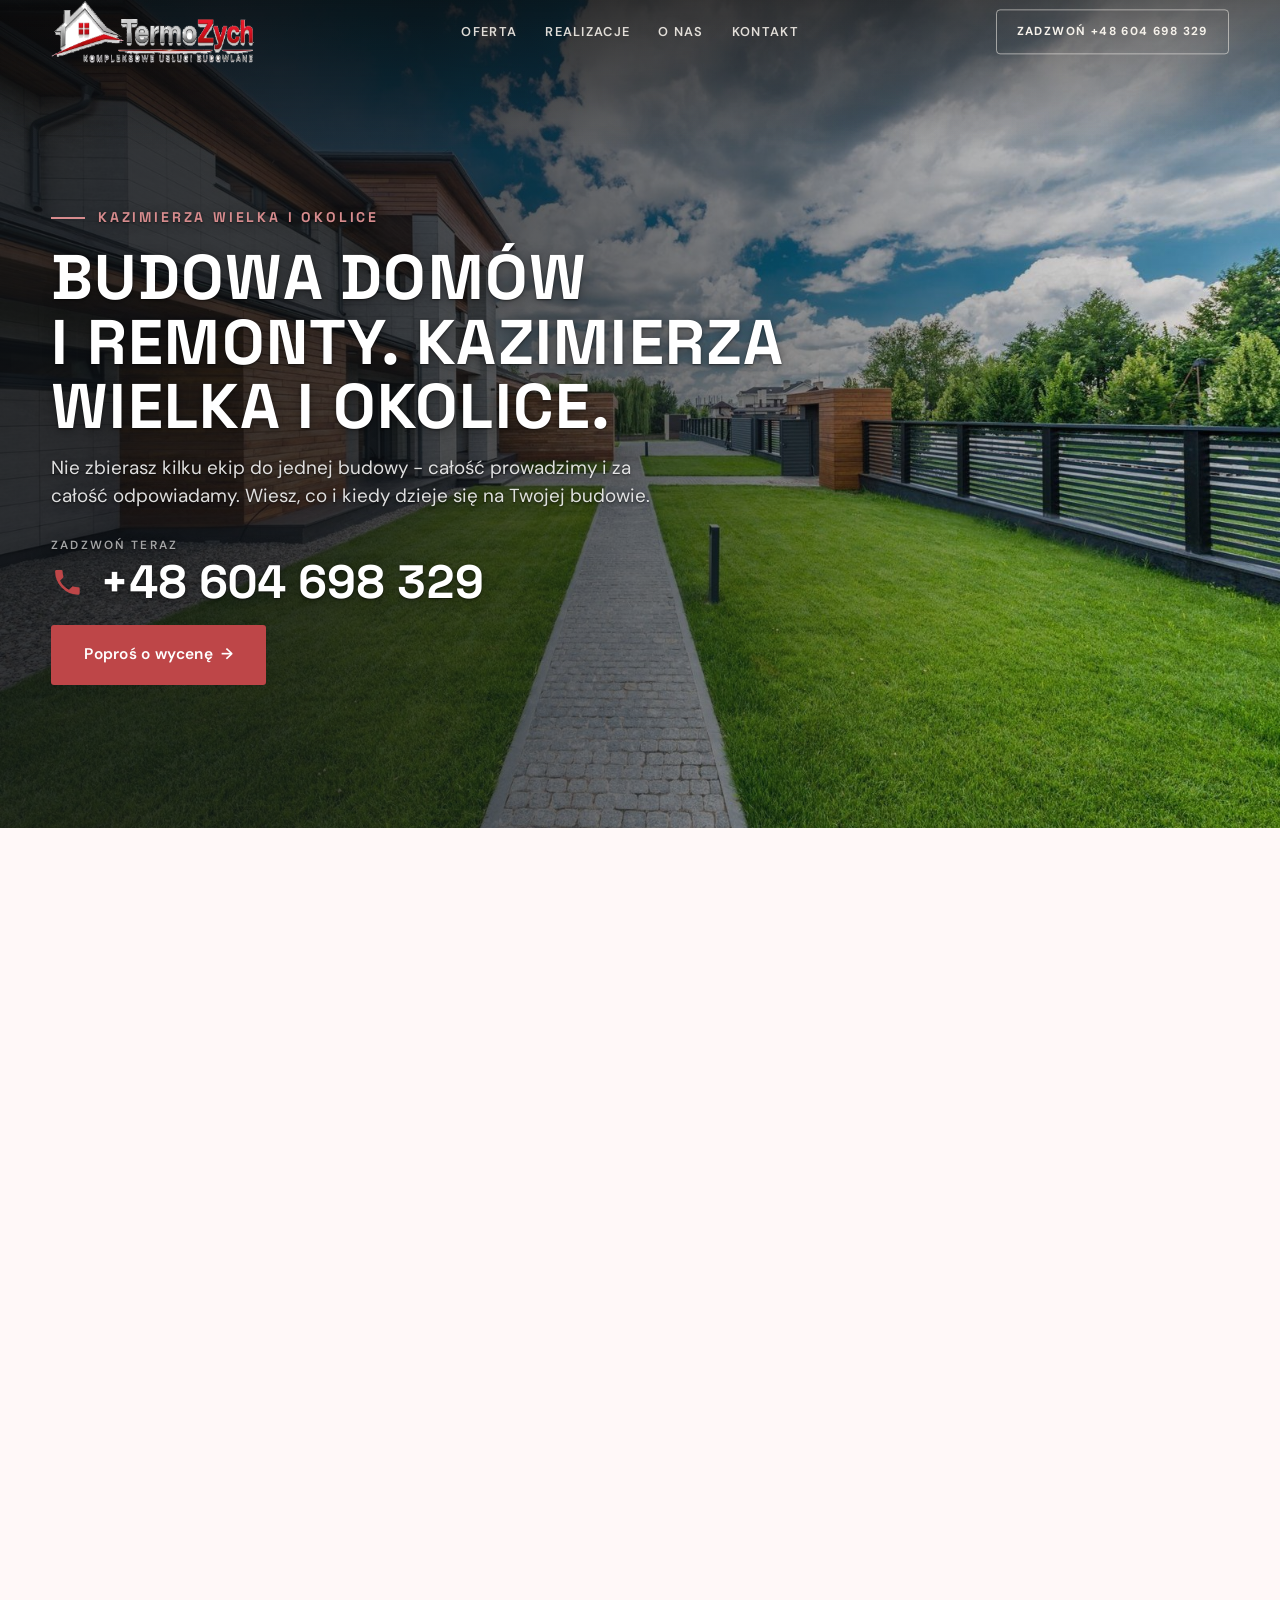
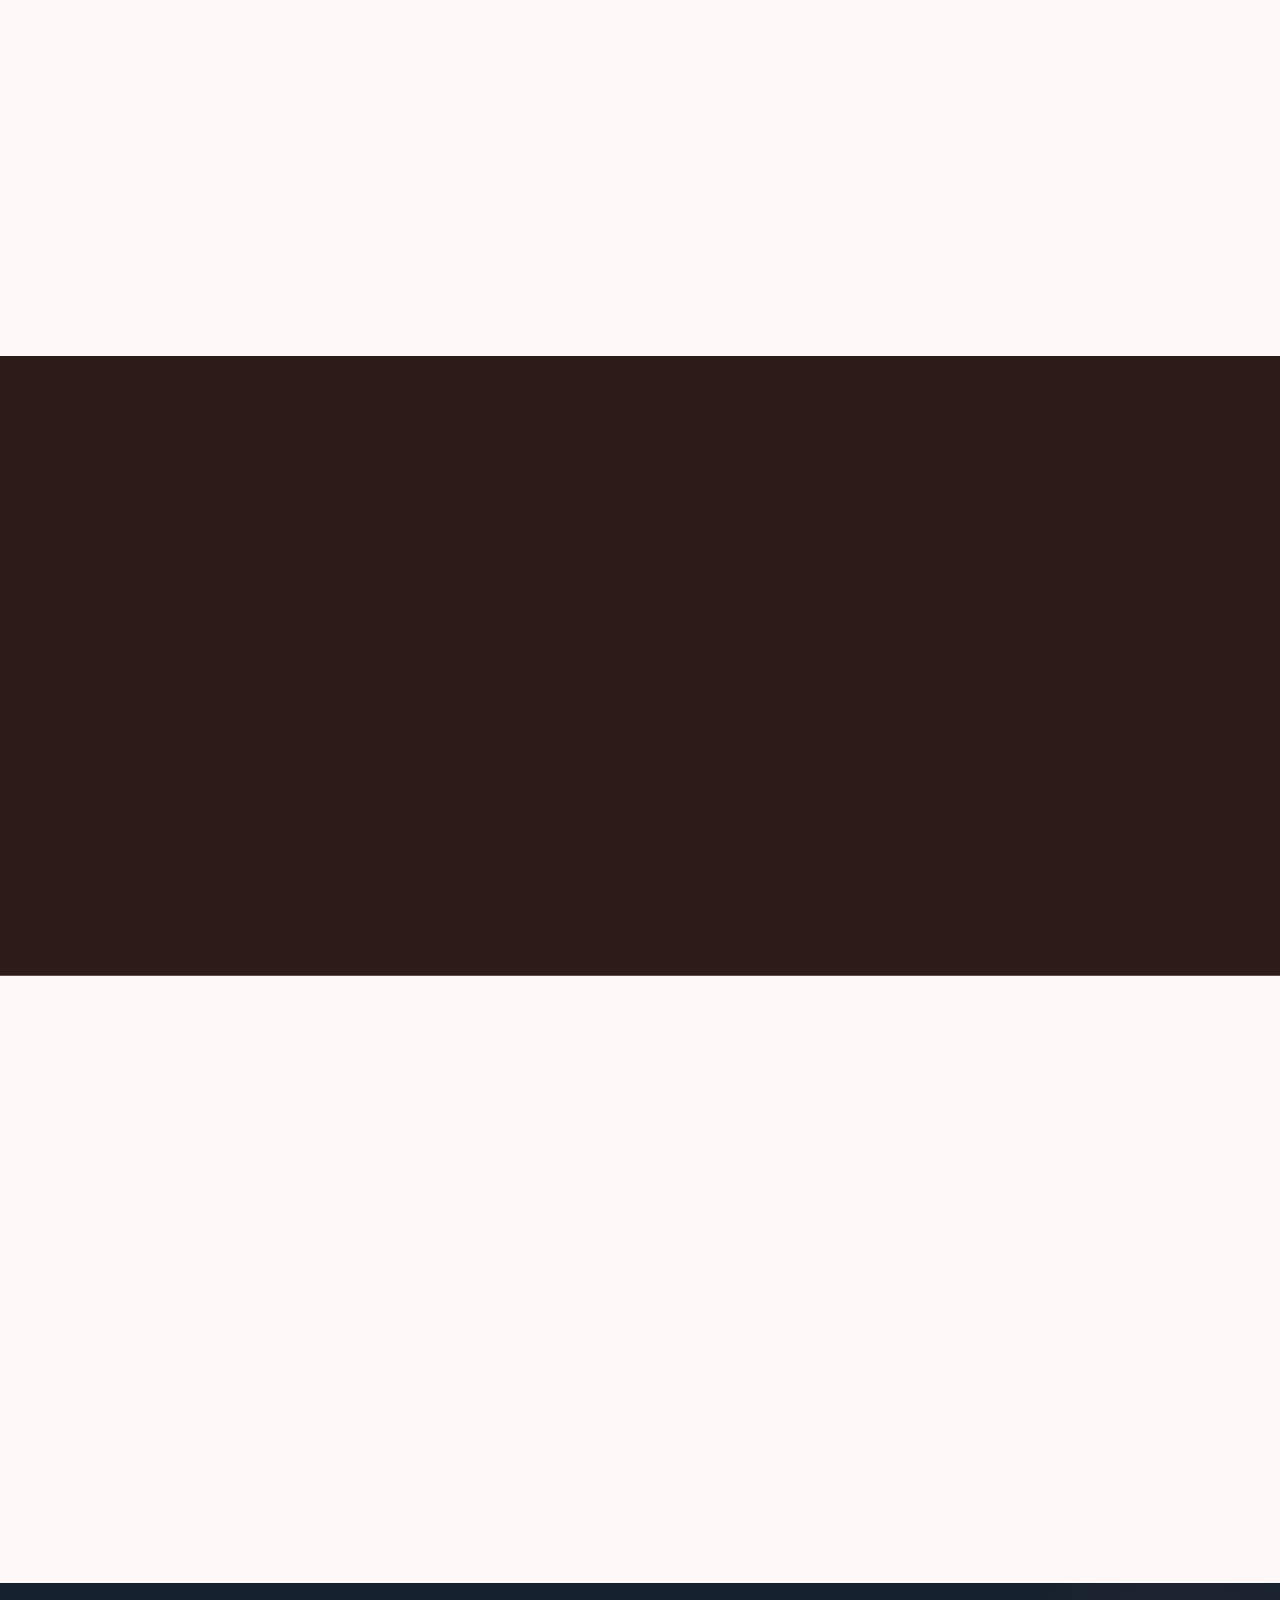
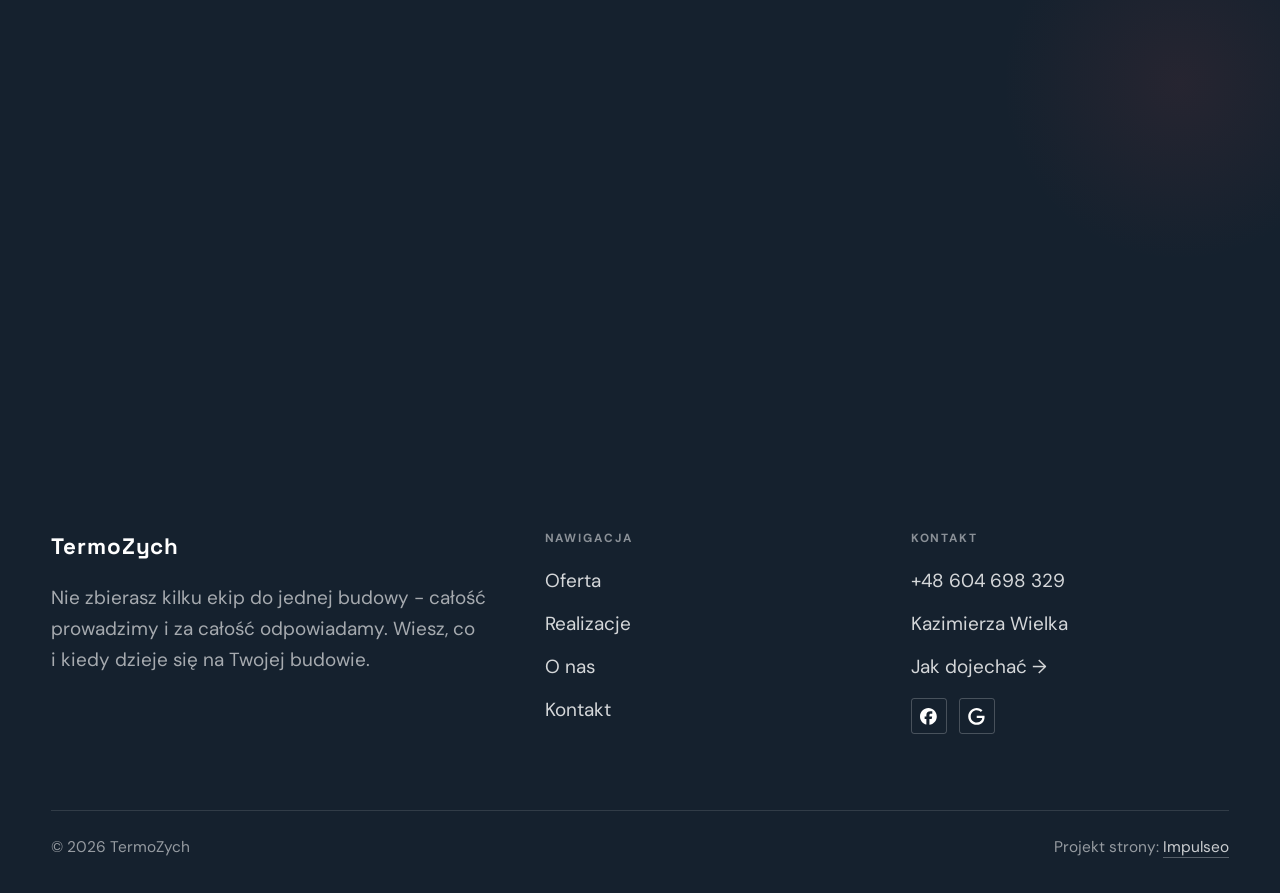
==== commit 5e30e3ce: "[claude-edit][cmt:ba190896-4ab7-4488-ba31-52368a81cb5c] strona glowna w ukladzie wzoru klindworthroo" ====
--- a/index.html
+++ b/index.html
@@ -4,14 +4,14 @@
 <meta charset="UTF-8">
 <meta name="viewport" content="width=device-width, initial-scale=1.0">
 <title>TermoZych - usługi budowlane</title>
-<meta name="description" content="Firma budowlana w Kazimierzy Wielkiej: budowa domów, stany surowe, remonty, wykończenia, elewacje. Kosztorys i termin na piśmie przed robotą. Zadzwoń: +48 604 698 329.">
+<meta name="description" content="Firma budowlana w Kazimierzy Wielkiej: budowa domów, stany surowe, remonty, wykończenia, elewacje. Kosztorys i termin na piśmie przed startem. Zadzwoń: +48 604 698 329.">
 <link rel="canonical" href="https://impulseo-pl.github.io/termozych/">
 <meta name="robots" content="noindex, nofollow">
 <meta property="og:type" content="website">
 <meta property="og:locale" content="pl_PL">
 <meta property="og:site_name" content="TermoZych">
 <meta property="og:title" content="TermoZych - usługi budowlane">
-<meta property="og:description" content="Firma budowlana w Kazimierzy Wielkiej: budowa domów, stany surowe, remonty, wykończenia, elewacje. Kosztorys i termin na piśmie przed robotą. Zadzwoń: +48 604 698 329.">
+<meta property="og:description" content="Firma budowlana w Kazimierzy Wielkiej: budowa domów, stany surowe, remonty, wykończenia, elewacje. Kosztorys i termin na piśmie przed startem. Zadzwoń: +48 604 698 329.">
 <meta property="og:url" content="https://impulseo-pl.github.io/termozych/">
 <meta property="og:image" content="https://impulseo-pl.github.io/termozych/img/og.jpg">
 <meta property="og:image:width" content="1200">
@@ -22,6 +22,7 @@
 <link rel="preconnect" href="https://fonts.gstatic.com" crossorigin>
 <link href="https://fonts.googleapis.com/css2?family=Space+Grotesk:wght@500;600;700&family=DM+Sans:opsz,wght@9..40,400;9..40,500;9..40,600&display=swap" rel="stylesheet">
 <link rel="stylesheet" href="assets/styles.css?v=c5042e9d">
+<meta name="nb-deploy" content="552ba98fc819">
 </head>
 <body>
 
@@ -44,84 +45,56 @@
   <img class="hf-photo" src="img/hero.jpg" fetchpriority="high" data-rotate="img/g1.jpg|img/g2.jpg" alt="TermoZych" width="1600" height="1068">
   <div class="hf-panel">
     <div class="hf-inner">
-      <span class="hf-kicker">Usługi budowlane</span>
+      <span class="hf-kicker">Kazimierza Wielka i okolice</span>
       <h1 class="hf-title">Budowa domów i remonty. Kazimierza Wielka i okolice. <em></em></h1>
       <p class="hf-lead">Nie zbierasz kilku ekip do jednej budowy - całość prowadzimy i za całość odpowiadamy. Wiesz, co i kiedy dzieje się na Twojej budowie.</p>
       <a class="hf-phone" href="tel:+48604698329"><span class="hf-phone-lab">Zadzwoń teraz</span><span class="hf-phone-num"><svg class="ico-tel" width="16" height="16" viewBox="0 0 24 24" fill="none" aria-hidden="true"><path d="M6.6 10.8a15.5 15.5 0 0 0 6.6 6.6l2.2-2.2a1 1 0 0 1 1-.24 11.4 11.4 0 0 0 3.6.58 1 1 0 0 1 1 1V20a1 1 0 0 1-1 1A17 17 0 0 1 3 4a1 1 0 0 1 1-1h3.5a1 1 0 0 1 1 1c0 1.25.2 2.46.58 3.6a1 1 0 0 1-.25 1l-2.23 2.2Z" fill="currentColor"/></svg> +48 604 698 329</span></a>
       <div class="hf-actions">
-        <a href="kontakt.html" class="btn btn-accent">Zadzwoń: +48 604 698 329 <span class="arr">→</span></a>
-        <a href="tel:+48604698329" class="btn btn-ghost hf-ghost">Zadzwoń +48 604 698 329</a>
+        <a href="kontakt.html" class="btn btn-accent">Poproś o wycenę <span class="arr">→</span></a>
       </div>
     </div>
   </div>
 </section>
-<section class="fach-promise">
-  <div class="wrap">
-    <ul class="fp-row reveal"><li>Bezpłatna wycena</li><li>Dojazd: Kazimierza Wielka i okolice</li><li>Gwarancja na robociznę</li></ul>
-  </div>
-</section>
 <section class="gateways-band">
   <div class="wrap">
-    <div class="gateways">
-      <a href="oferta.html" class="gateway reveal"><img src="img/g3.jpg" alt="Budowa domów" loading="lazy" width="1600" height="1068" decoding="async"><span class="g-ttl">Budowa domów</span></a>
-      <a href="oferta.html" class="gateway reveal"><img src="img/g4.jpg" alt="Stany surowe" loading="lazy" width="1600" height="1068" decoding="async"><span class="g-ttl">Stany surowe</span></a>
-      <a href="oferta.html" class="gateway reveal"><img src="img/g5.jpg" alt="Remonty i modernizacje" loading="lazy" width="1600" height="1066" decoding="async"><span class="g-ttl">Remonty i modernizacje</span></a>
+    <div class="head reveal">
+      <span class="eyebrow">Co robimy</span>
+      <h2>Usługi budowlane i remontowe pod jednym dachem</h2>
+      <p>Budowa domów, stany surowe, remonty i wykończenia w Kazimierzy Wielkiej i okolicy. Jedna ekipa, jedna odpowiedzialność za całość.</p>
     </div>
-  </div>
-</section>
-<section class="proces proces-os fachowcy">
-  <div class="wrap proc-grid">
-    <div class="proc-side">
-      <div class="head reveal">
-        <span class="eyebrow">Jak pracujemy</span>
-        <h2>Wiesz, na czym stoisz - na każdym etapie</h2>
-        <p>Od pierwszego telefonu do odbioru roboty - krok po kroku.</p>
-      </div>
-      <div class="proc-count" aria-hidden="true"><span class="pc-cur">01</span><span class="pc-all">/ 04</span></div>
-      <div class="proc-bar" aria-hidden="true"><i></i></div>
-      <p class="proc-now" aria-hidden="true">Rozmowa i oględziny</p>
+    <div class="gateways gateways-duo">
+      <a href="oferta.html" class="gateway reveal"><img src="img/g3.jpg" alt="Budowa domów" loading="lazy" width="1600" height="1068" decoding="async"><span class="g-ttl">Budowa domów<small>Od fundamentów po klucz.</small></span></a>
+      <a href="oferta.html" class="gateway reveal"><img src="img/g5.jpg" alt="Remonty i modernizacje" loading="lazy" width="1600" height="1066" decoding="async"><span class="g-ttl">Remonty i wykończenia<small>Solidnie, bez bałaganu.</small></span></a>
     </div>
-    <ol class="proces-line">
-      <li class="reveal"><span class="pno">01</span><h3>Rozmowa i oględziny</h3><p>Telefon i krótka rozmowa o zakresie. Na oględziny przyjedziemy z miarką i notesem, nie z gotową umową do podpisu.</p></li>
-      <li class="reveal"><span class="pno">02</span><h3>Kosztorys i umowa</h3><p>Cena i harmonogram idą do umowy, z datą startu i datą odbioru. Bez podpisanej umowy nie ruszamy.</p></li>
-      <li class="reveal"><span class="pno">03</span><h3>Budowa etapami</h3><p>Wiesz, kto i kiedy jest na Twojej budowie. Coś przesuwa harmonogram - pogoda, dostawa? Wiesz o tym od razu, razem z nowym terminem.</p></li>
-      <li class="reveal"><span class="pno">04</span><h3>Odbiór i gwarancja</h3><p>Przechodzimy robotę razem, punkt po punkcie. Usterki z przeglądu poprawiamy przed rozliczeniem końcowym, nie po nim.</p></li>
-    </ol>
   </div>
 </section>
 <section>
   <div class="wrap">
     <div class="head reveal">
       <span class="eyebrow">Realizacje</span>
-      <h2>Zdjęcia z placu</h2>
-      <p>Od fundamentów i stanu surowego po wykończone wnętrza i łazienki - to zakres, który bierzemy na siebie.</p>
+      <h2>Nasza praca</h2>
     </div>
     <div class="gallery">
-      <div class="tile t-two3 reveal"><img src="img/g6.jpg" alt="TermoZych" loading="lazy" width="1600" height="1068" decoding="async"></div>
-      <div class="tile t-third reveal"><img src="img/g7.jpg" alt="TermoZych" loading="lazy" width="1566" height="1036" decoding="async"></div>
-      <div class="tile t-third reveal"><img src="img/g8.jpg" alt="TermoZych" loading="lazy" width="1600" height="1066" decoding="async"></div>
-      <div class="tile t-third reveal"><img src="img/g9.jpg" alt="TermoZych" loading="lazy" width="1880" height="1253" decoding="async"></div>
-      <div class="tile t-third reveal"><img src="img/g10.jpg" alt="TermoZych" loading="lazy" width="1600" height="1068" decoding="async"></div>
+      <div class="tile t-third reveal"><img src="img/g6.jpg" alt="Budowa domu" loading="lazy" width="1600" height="1068" decoding="async"></div>
+      <div class="tile t-third reveal"><img src="img/g7.jpg" alt="Stan surowy" loading="lazy" width="1566" height="1036" decoding="async"></div>
+      <div class="tile t-third reveal"><img src="img/g8.jpg" alt="Wykończenie wnętrz" loading="lazy" width="1600" height="1066" decoding="async"></div>
     </div>
-    <div style="margin-top:var(--space-7)" class="reveal"><a href="realizacje.html" class="btn btn-accent">Pełna galeria <span class="arr">→</span></a></div>
+    <div style="margin-top:var(--space-7)" class="reveal"><a href="realizacje.html" class="btn btn-accent">Zobacz więcej <span class="arr">→</span></a></div>
   </div>
 </section>
 <section class="fach-uslugi">
   <div class="wrap">
     <div class="head reveal">
-      <span class="eyebrow">Oferta</span>
-      <h2>Co robimy</h2>
-      <p>To, po co dzwonią do nas najczęściej. Szczegóły w ofercie.</p>
+      <span class="eyebrow">Usługi</span>
+      <h2>Prowadzimy Cię od początku do końca</h2>
+      <p>Kosztorys i termin na piśmie przed startem, a potem budowa etapami z odbiorem punkt po punkcie.</p>
     </div>
-    <ul class="fu-list">
-      <li class="fu-row reveal"><div class="fu-name">Budowa domów</div><div class="fu-desc">Prowadzimy budowę od wykopu po stan deweloperski albo pod klucz. Pilnujemy zgodności z projektem, zamawiamy materiały z wyprzedzeniem i układamy harmonogram tak, żeby żadna ekipa nie czekała na poprzednią.</div><a class="fu-cta" href="kontakt.html">Wycena <span class="arr">→</span></a></li>
-      <li class="fu-row reveal"><div class="fu-name">Stany surowe</div><div class="fu-desc">Fundamenty, ściany nośne, stropy, wieniec i więźba pod dach. Zbrojenie wiążemy według projektu i wołamy kierownika budowy na odbiór, zanim zalejemy beton - tego etapu nie da się poprawić po fakcie.</div><a class="fu-cta" href="kontakt.html">Wycena <span class="arr">→</span></a></li>
-      <li class="fu-row reveal"><div class="fu-name">Remonty i modernizacje</div><div class="fu-desc">Remont w mieszkaniu, w którym mieszkasz, to inna robota niż pusty plac.</div><a class="fu-cta" href="kontakt.html">Wycena <span class="arr">→</span></a></li>
-      <li class="fu-row reveal"><div class="fu-name">Wykończenia wnętrz</div><div class="fu-desc">Odbierasz mieszkanie w stanie deweloperskim? Robimy wszystko do wprowadzenia: podłogi, drzwi, łazienkę, kolory ze wskazanej palety.</div><a class="fu-cta" href="kontakt.html">Wycena <span class="arr">→</span></a></li>
-      <li class="fu-row reveal"><div class="fu-name">Elewacje i docieplenia</div><div class="fu-desc">Docieplamy styropianem albo wełną - z klejem, siatką i tynkiem układanymi w reżimie technologicznym, bo elewacja robiona na skróty odpada płatami po kilku zimach.</div><a class="fu-cta" href="kontakt.html">Wycena <span class="arr">→</span></a></li>
-      <li class="fu-row reveal"><div class="fu-name">Prace murarskie i tynkarskie</div><div class="fu-desc">Ściany działowe, kominy, murowane ogrodzenia, tynki maszynowe i tradycyjne.</div><a class="fu-cta" href="kontakt.html">Wycena <span class="arr">→</span></a></li>
-    </ul>
-    <div style="margin-top:var(--space-7)" class="reveal"><a href="oferta.html" class="btn btn-ghost">Pełna oferta <span class="arr">→</span></a></div>
+    <div class="svc-grid">
+      <div class="svc reveal"><div class="ic">01</div><h3>Budowa domów</h3><p>Prowadzimy budowę od wykopu po stan deweloperski albo pod klucz, zgodnie z projektem i harmonogramem.</p></div>
+      <div class="svc reveal"><div class="ic">02</div><h3>Stany surowe</h3><p>Fundamenty, ściany nośne, stropy, wieniec i więźba. Odbiór kierownika budowy przed zalaniem betonu.</p></div>
+      <div class="svc reveal"><div class="ic">03</div><h3>Remonty i wykończenia</h3><p>Podłogi, łazienki, tynki, elewacje i docieplenia. Praca czysta, w ustalonym terminie.</p></div>
+    </div>
+    <div style="margin-top:var(--space-7)" class="reveal"><a href="kontakt.html" class="btn btn-ghost">Porozmawiajmy <span class="arr">→</span></a></div>
   </div>
 </section>
 <section class="stopklatka" aria-hidden="true">
@@ -132,36 +105,7 @@
     <div class="head center reveal">
       <span class="eyebrow">Opinie</span>
       <h2>Co mówią klienci</h2>
-      <p>Wpisz TermoZych w Google i przeczytaj, co piszą ludzie, u których budowaliśmy. Tam nie możemy niczego poprawić ani skasować.</p>
-    </div>
-  </div>
-</section>
-<section class="obszar">
-  <div class="wrap">
-    <div class="head center reveal">
-      <span class="eyebrow">Obszar działania</span>
-      <h2>Dojeżdżamy do Ciebie</h2>
-    </div>
-    <p class="obszar-txt reveal" style="text-align:center;max-width:60ch;margin:0 auto 1.4rem">Nie wiesz, czy dojedziemy na Twoją budowę? Zadzwoń i podaj adres. Jak nie dojeżdżamy, powiemy wprost i nie zajmiemy Ci dnia.</p>
-    <ul class="obszar-list reveal"><li class="is-home">Kazimierza Wielka</li><li>+ okolice</li></ul>
-    <div class="obszar-mapa reveal" style="margin-top:var(--space-7)">
-      <iframe title="Obszar działania - Kazimierza Wielka i okolice" src="https://maps.google.com/maps?q=50.1900952%2C20.5107525&amp;z=11&amp;output=embed" loading="lazy" referrerpolicy="no-referrer-when-downgrade" style="width:100%;height:clamp(280px,38vh,420px);border:0;display:block;border-radius:var(--r-md)"></iframe>
-    </div>
-  </div>
-</section>
-<section class="faq-klinika">
-  <div class="wrap">
-    <div class="head center reveal">
-      <span class="eyebrow">Częste pytania</span>
-      <h2>Dobrze wiedzieć</h2>
-    </div>
-    <div class="faq-list">
-      <details class="faq-item reveal"><summary>Ile to będzie kosztowało?</summary><p>Kosztorys rozpisujemy na etapy i materiały, więc widzisz, co ile kosztuje, i możesz zdjąć coś z listy, zanim podpiszemy umowę.</p></details>
-      <details class="faq-item reveal"><summary>Czy wycena jest płatna?</summary><p>Nie. Oględziny i kosztorys w Kazimierzy Wielkiej i najbliższej okolicy są bezpłatne i do niczego nie zobowiązują.</p></details>
-      <details class="faq-item reveal"><summary>Kiedy możecie zacząć?</summary><p>Terminy ustawiamy z wyprzedzeniem, bo budowę prowadzimy do końca, zamiast żonglować kilkoma naraz. Zadzwoń - powiemy, kiedy realnie możemy wejść.</p></details>
-      <details class="faq-item reveal"><summary>Czy dostanę umowę i fakturę?</summary><p>Tak, zawsze. Faktury z budowy warto trzymać - przydają się przy kredycie hipotecznym i przy sprzedaży domu.</p></details>
-      <details class="faq-item reveal"><summary>Kto załatwia materiały?</summary><p>Jak wolisz. Możemy wziąć materiały na siebie, z fakturami do wglądu, albo pracować na tym, co kupisz - wtedy dostajesz od nas dokładną listę z ilościami.</p></details>
-      <details class="faq-item reveal"><summary>Co, jeśli po robocie coś się odezwie?</summary><p>Pęknięcie na ścianie czy rysa przy oknie po roku to sprawa do naprawy, nie do dyskusji. Nasza robota - nasza poprawka, bez kombinowania.</p></details>
+      <p>Wpisz TermoZych w Google i przeczytaj, co piszą ludzie, u których budowaliśmy.</p>
     </div>
   </div>
 </section>
@@ -169,7 +113,7 @@
   <div class="wrap">
     <div class="reveal">
       <span class="eyebrow">Współpraca</span>
-      <h2>Potrzebujesz fachowca? Wycenimy za darmo.</h2>
+      <h2>Zadzwońmy i porozmawiajmy o Twojej budowie</h2>
       <p>Jeden telefon i przyjedziemy zobaczyć zakres. Wycena nic nie kosztuje.</p>
     </div>
     <div class="cta-actions reveal">
--- a/assets/styles.css
+++ b/assets/styles.css
@@ -1847,3 +1847,9 @@
 
 /* === szary tekst dociągnięty do czytelności (WCAG 4.5 na wszystkich tłach) === */
 :root{--muted:#726362;}
+
+/* wzór strony: duże kapitaliki w hero, dwie karty "co robimy" */
+.hf-title{text-transform:uppercase;letter-spacing:.02em}
+.gateways.gateways-duo{grid-template-columns:repeat(2,1fr)}
+.gateways-duo .gateway{aspect-ratio:4/3}
+@media(max-width:760px){.gateways.gateways-duo{grid-template-columns:1fr}}
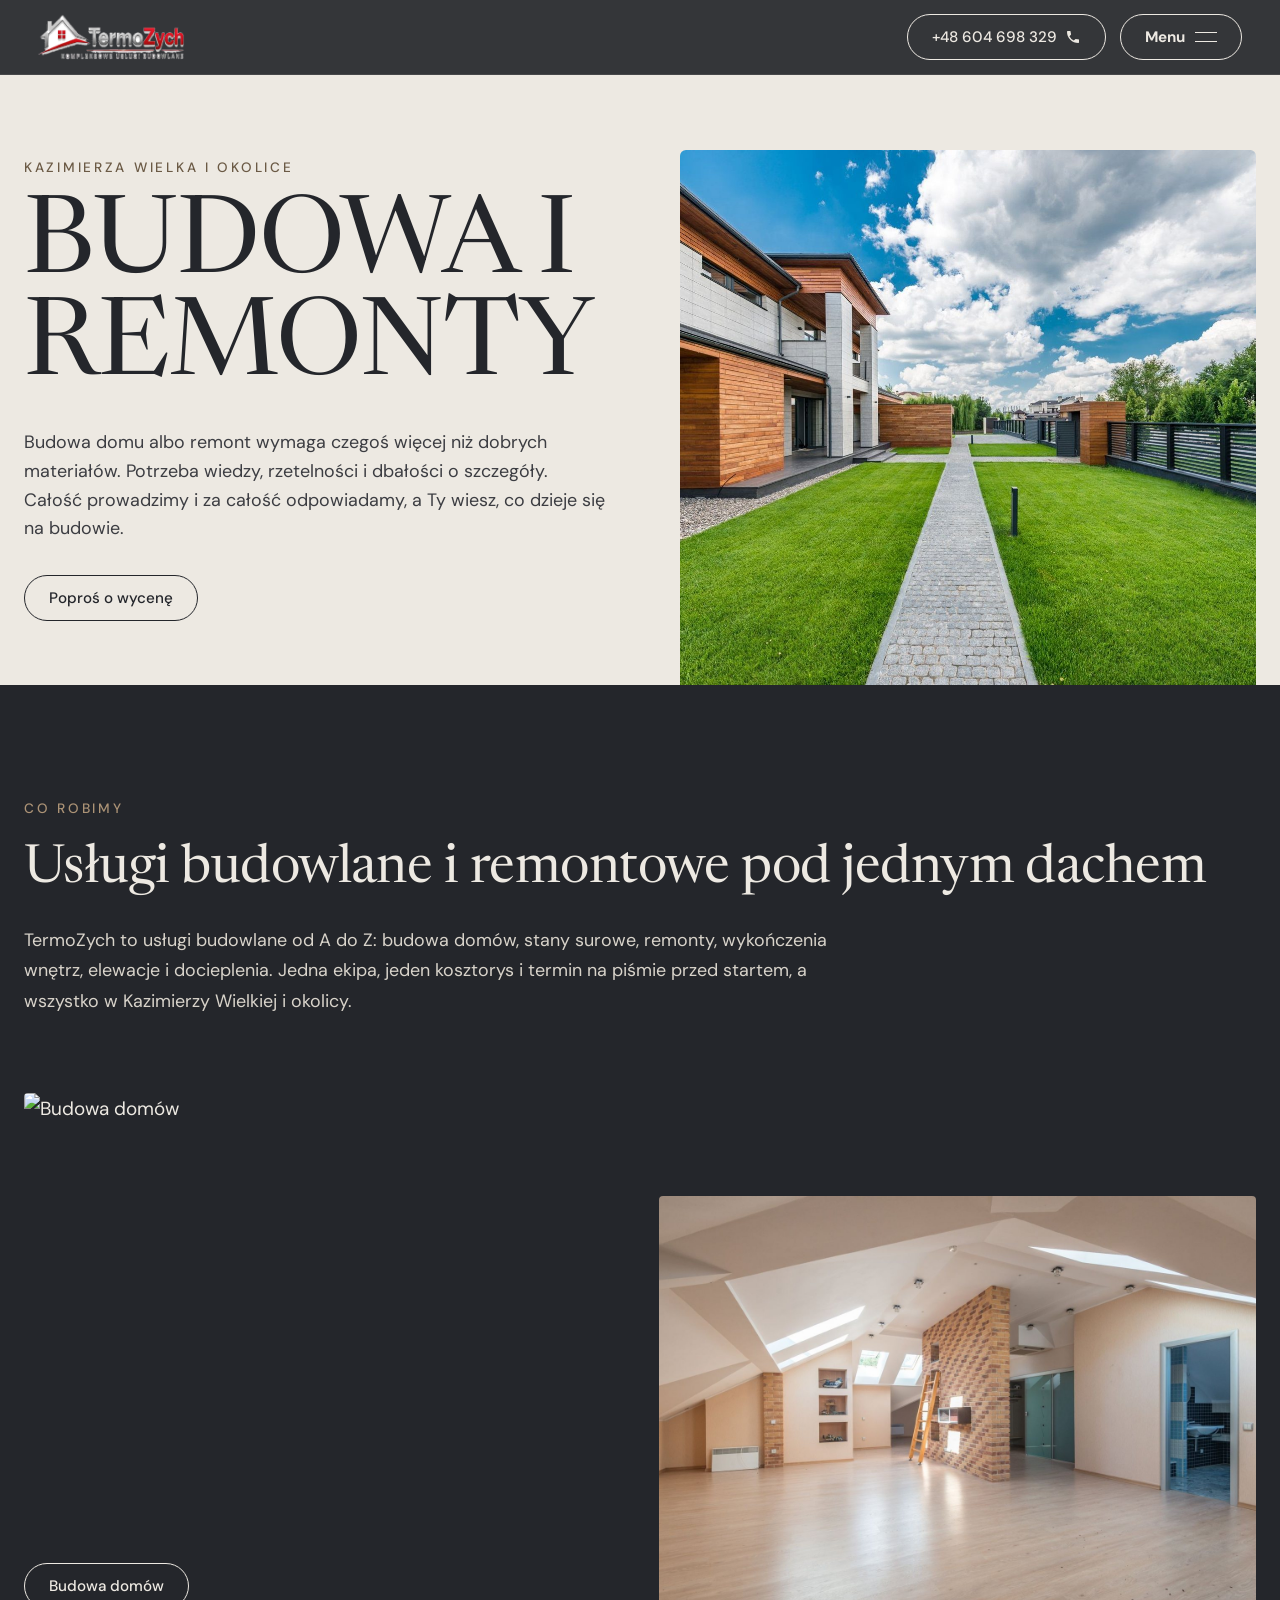
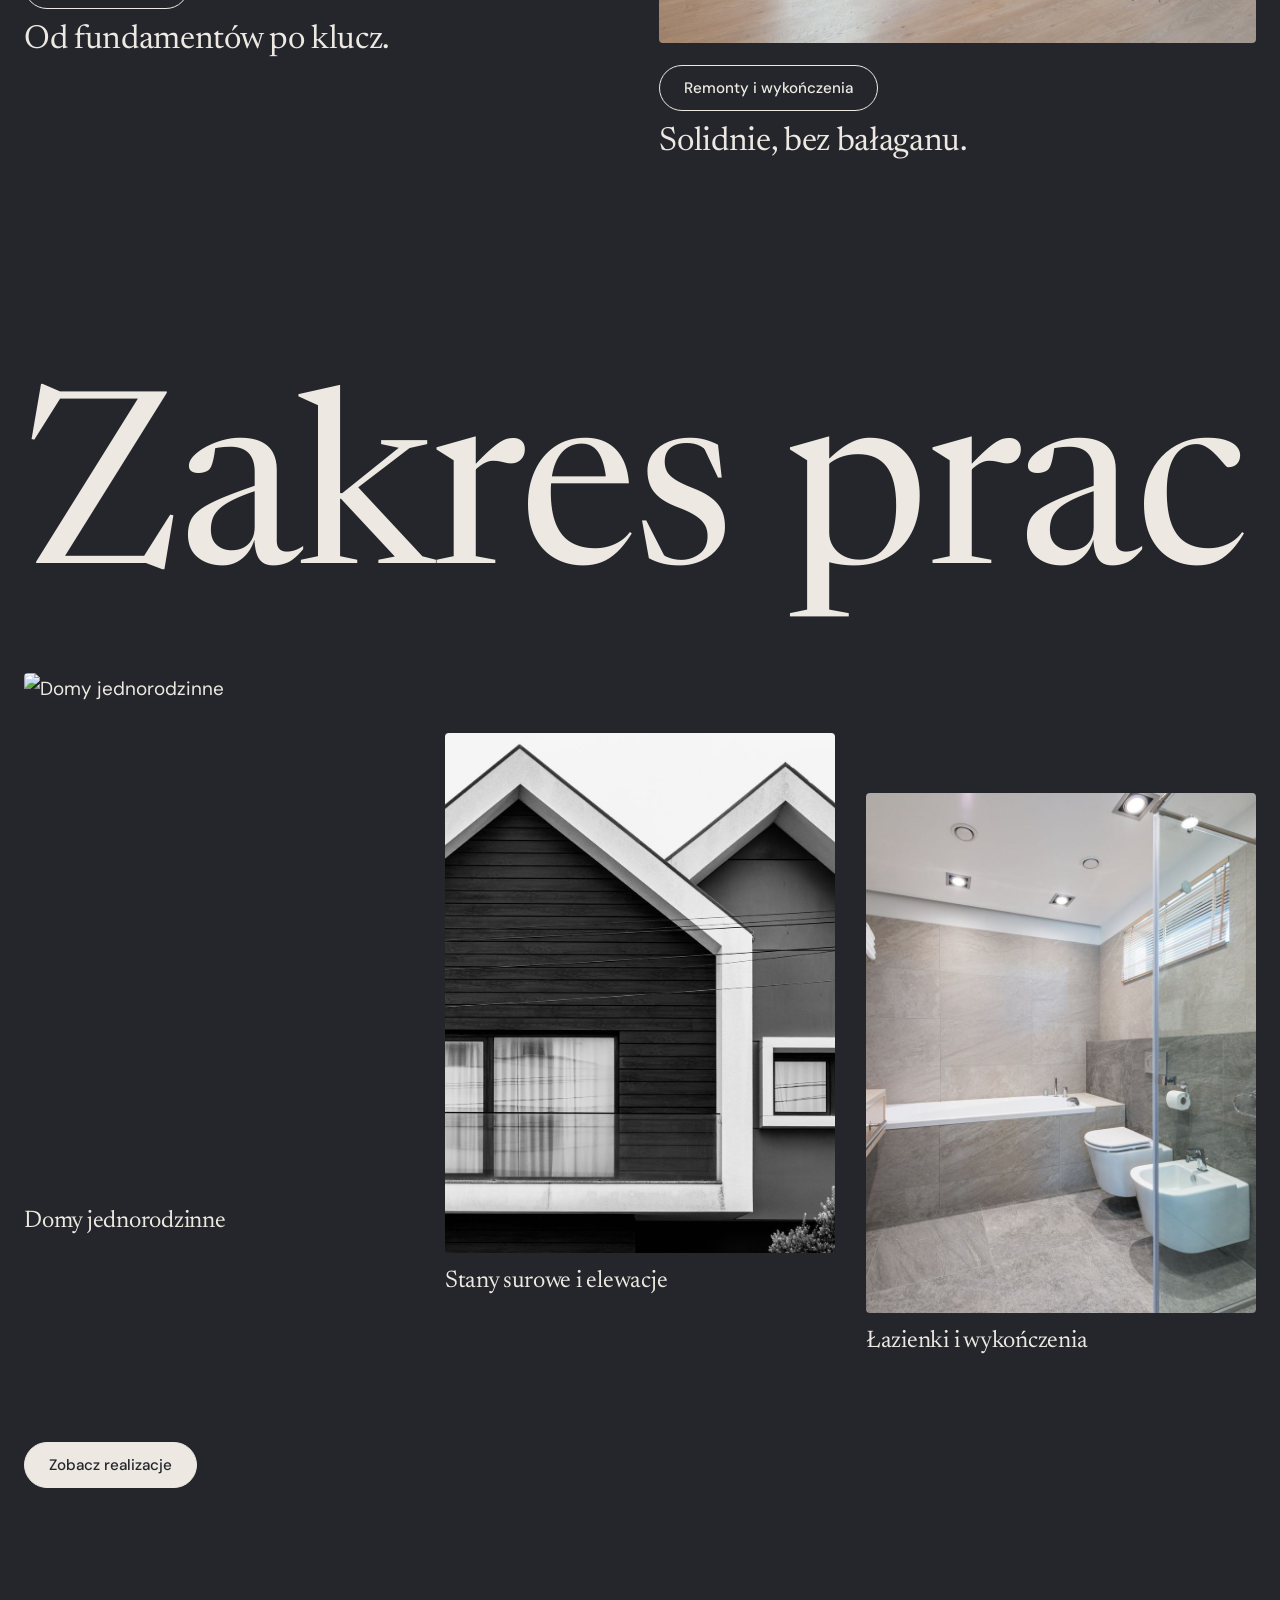
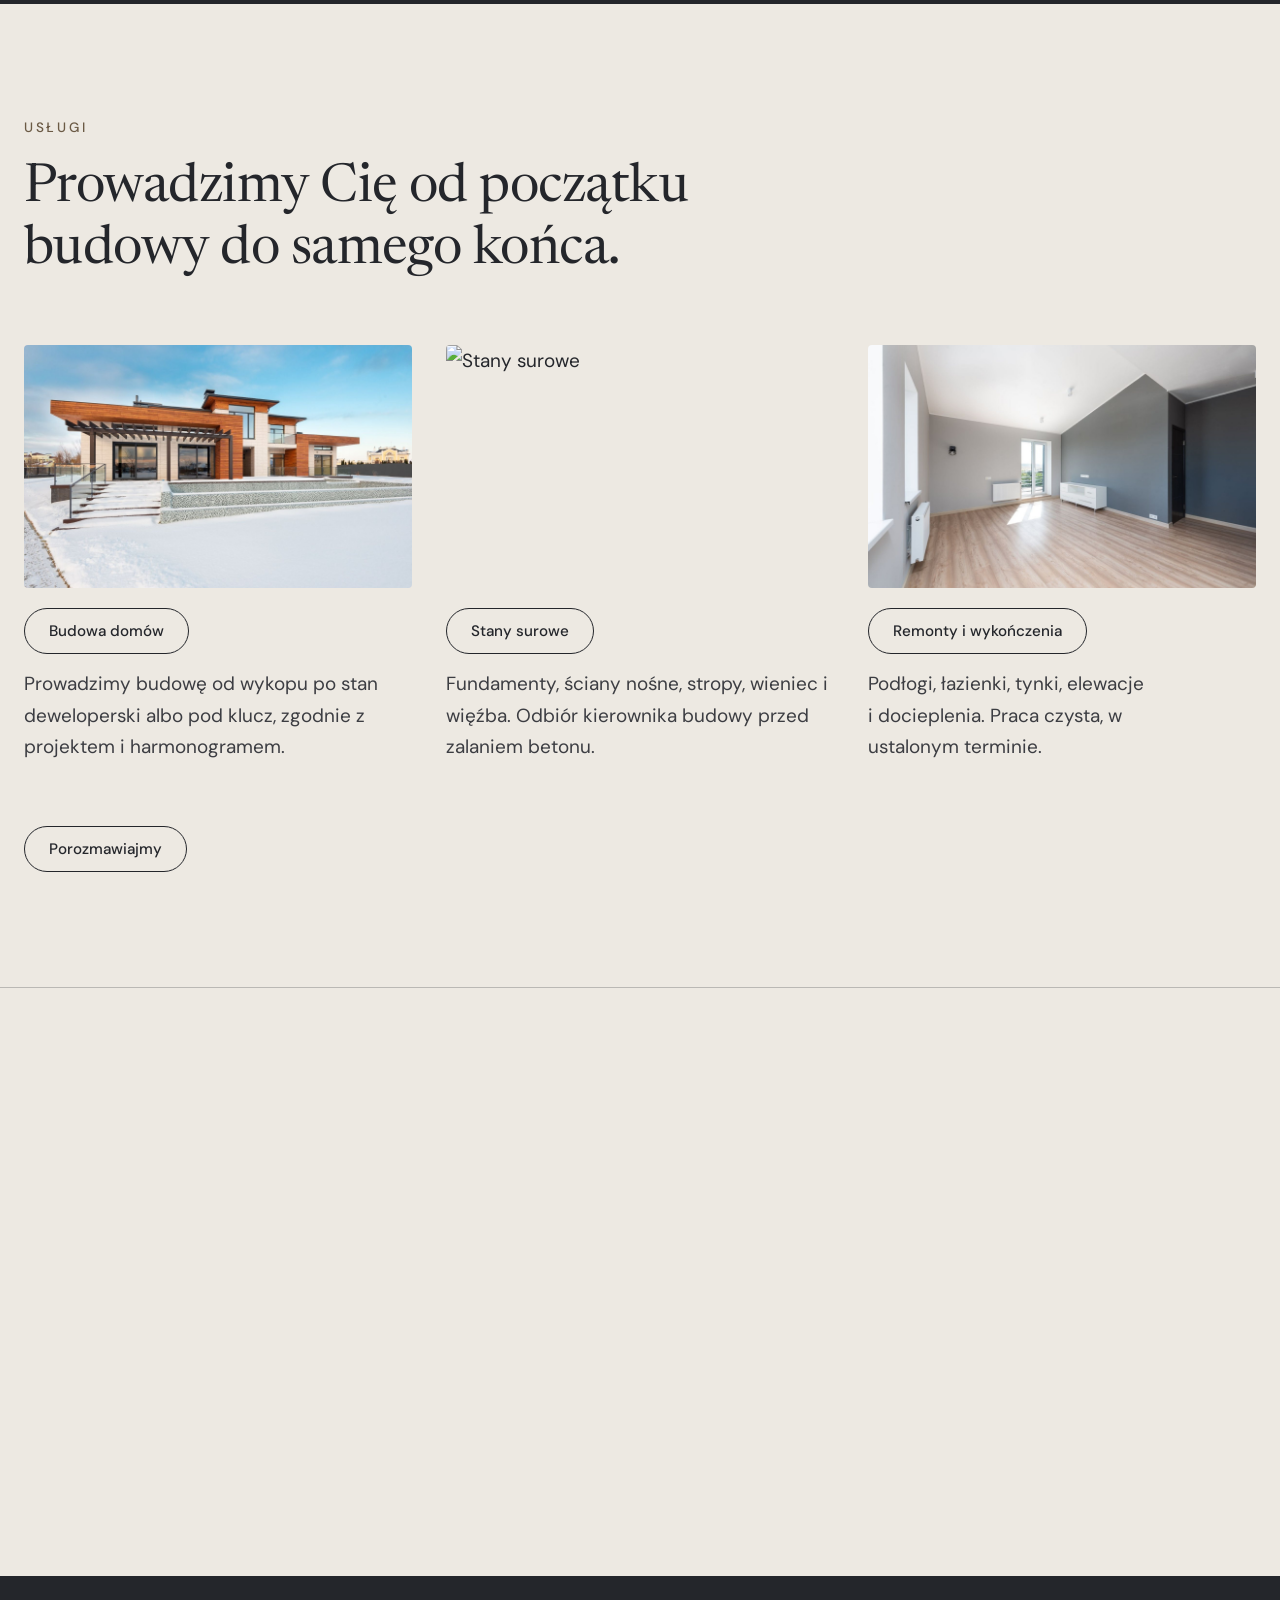
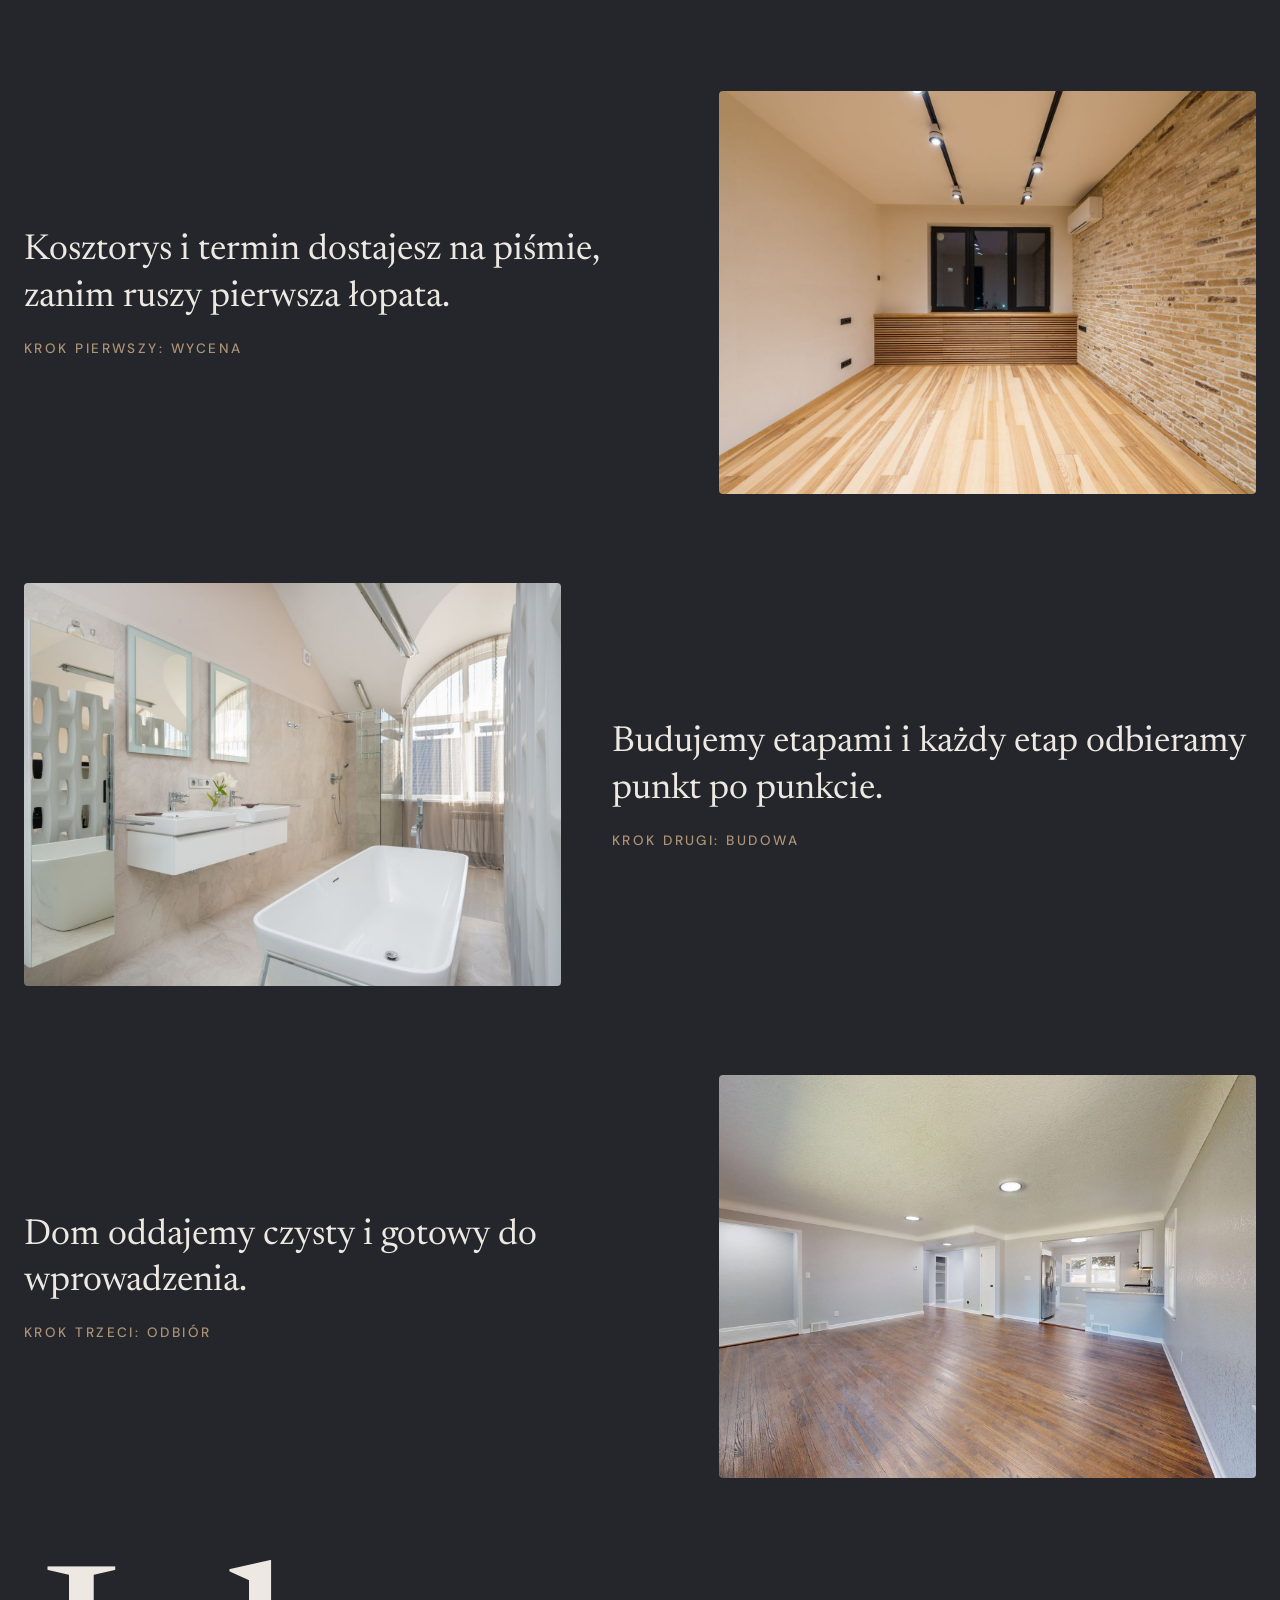
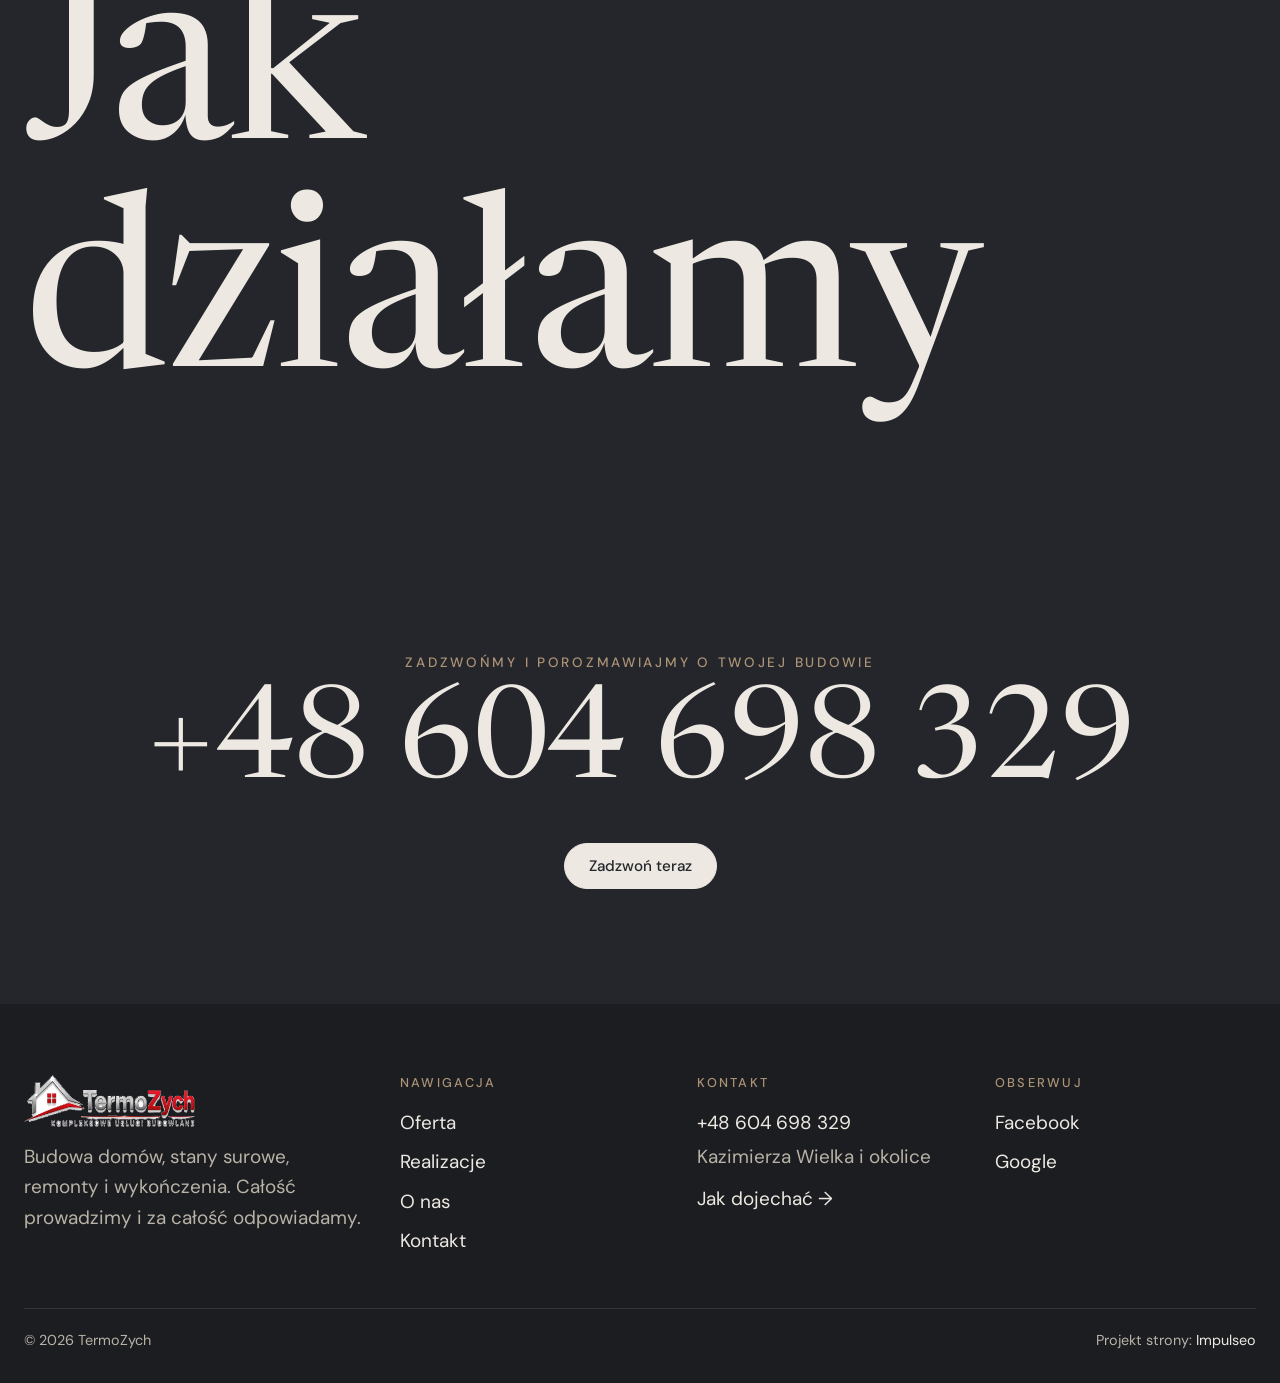
==== commit 47aec81f: "[claude-edit][cmt:82360c2b-66c9-42eb-ae0a-76b2baf3a308] przebudowa calej strony 1:1 na uklad klindwo" ====
--- a/index.html
+++ b/index.html
@@ -21,143 +21,111 @@
 <link rel="preconnect" href="https://fonts.googleapis.com">
 <link rel="preconnect" href="https://fonts.gstatic.com" crossorigin>
 <link href="https://fonts.googleapis.com/css2?family=Space+Grotesk:wght@500;600;700&family=DM+Sans:opsz,wght@9..40,400;9..40,500;9..40,600&display=swap" rel="stylesheet">
-<link rel="stylesheet" href="assets/styles.css?v=c5042e9d">
+<link rel="stylesheet" href="assets/styles.css?v=20261110">
+<link href="https://fonts.googleapis.com/css2?family=Newsreader:opsz,wght@6..72,400;6..72,500&family=DM+Sans:opsz,wght@9..40,400;9..40,500;9..40,600&display=swap" rel="stylesheet">
+<link rel="stylesheet" href="assets/kl.css?v=20261110">
 <meta name="nb-deploy" content="552ba98fc819">
 </head>
-<body>
+<body class="kl">
 
-<header class="nav">
-  <div class="wrap nav-inner">
-    <a class="brand brand-has-logo" href="index.html"><img class="brand-logo" src="img/logo.png" alt="TermoZych" width="648" height="203" decoding="async"></a>
-    <nav class="nav-links">
-      <a href="oferta.html">Oferta</a>
-      <a href="realizacje.html">Realizacje</a>
-      <a href="o-nas.html">O nas</a>
-      <a href="kontakt.html">Kontakt</a>
-      <a href="tel:+48604698329" class="btn btn-accent">Zadzwoń +48 604 698 329</a>
-    </nav>
-    <button class="nav-toggle" aria-label="Menu"><span></span><span></span><span></span></button>
+<header class="kl-head">
+  <a class="kl-logo" href="index.html"><img src="img/logo.png" alt="TermoZych" width="648" height="203"></a>
+  <div class="kl-right">
+    <a class="kl-tel" href="tel:+48604698329"><span>+48 604 698 329</span><svg width="16" height="16" viewBox="0 0 24 24" aria-hidden="true"><path d="M6.6 10.8a15.5 15.5 0 0 0 6.6 6.6l2.2-2.2a1 1 0 0 1 1-.24 11.4 11.4 0 0 0 3.6.58 1 1 0 0 1 1 1V20a1 1 0 0 1-1 1A17 17 0 0 1 3 4a1 1 0 0 1 1-1h3.5a1 1 0 0 1 1 1c0 1.25.2 2.46.58 3.6a1 1 0 0 1-.25 1l-2.23 2.2Z" fill="currentColor"/></svg></a>
+    <button class="kl-btn kl-toggle" type="button" aria-expanded="false" aria-label="Menu"><b>Menu</b><i></i></button>
   </div>
 </header>
+<div class="kl-menu" id="kl-menu">
+  <div class="kl-menu-grid">
+    <nav class="m-main"><a href="oferta.html">Oferta</a><a href="realizacje.html">Realizacje</a><a href="o-nas.html">O nas</a><a href="kontakt.html">Kontakt</a></nav>
+    <nav class="m-sec"><h4>Usługi</h4><a href="oferta.html">Budowa domów</a><a href="oferta.html">Stany surowe</a><a href="oferta.html">Remonty i wykończenia</a><a href="oferta.html">Elewacje i docieplenia</a></nav>
+    <nav class="m-sec"><h4>Kontakt</h4><a href="tel:+48604698329">+48 604 698 329</a><a href="kontakt.html">Kazimierza Wielka i okolice</a><a href="https://www.facebook.com/profile.php?id=61560573417914" target="_blank" rel="noopener">Facebook</a></nav>
+  </div>
+</div>
 
 <main>
-<section class="hero-fach">
-  <img class="hf-photo" src="img/hero.jpg" fetchpriority="high" data-rotate="img/g1.jpg|img/g2.jpg" alt="TermoZych" width="1600" height="1068">
-  <div class="hf-panel">
-    <div class="hf-inner">
-      <span class="hf-kicker">Kazimierza Wielka i okolice</span>
-      <h1 class="hf-title">Budowa domów i remonty. Kazimierza Wielka i okolice. <em></em></h1>
-      <p class="hf-lead">Nie zbierasz kilku ekip do jednej budowy - całość prowadzimy i za całość odpowiadamy. Wiesz, co i kiedy dzieje się na Twojej budowie.</p>
-      <a class="hf-phone" href="tel:+48604698329"><span class="hf-phone-lab">Zadzwoń teraz</span><span class="hf-phone-num"><svg class="ico-tel" width="16" height="16" viewBox="0 0 24 24" fill="none" aria-hidden="true"><path d="M6.6 10.8a15.5 15.5 0 0 0 6.6 6.6l2.2-2.2a1 1 0 0 1 1-.24 11.4 11.4 0 0 0 3.6.58 1 1 0 0 1 1 1V20a1 1 0 0 1-1 1A17 17 0 0 1 3 4a1 1 0 0 1 1-1h3.5a1 1 0 0 1 1 1c0 1.25.2 2.46.58 3.6a1 1 0 0 1-.25 1l-2.23 2.2Z" fill="currentColor"/></svg> +48 604 698 329</span></a>
-      <div class="hf-actions">
-        <a href="kontakt.html" class="btn btn-accent">Poproś o wycenę <span class="arr">→</span></a>
-      </div>
+<section class="kb">
+  <div class="kl-wrap kb-in">
+    <div class="kb-txt">
+      <span class="kb-kick">Kazimierza Wielka i okolice</span>
+      <h1>Budowa i remonty</h1>
+      <p>Budowa domu albo remont wymaga czegoś więcej niż dobrych materiałów. Potrzeba wiedzy, rzetelności i dbałości o szczegóły. Całość prowadzimy i za całość odpowiadamy, a Ty wiesz, co dzieje się na budowie.</p>
+      <a href="kontakt.html" class="kl-btn">Poproś o wycenę</a>
+    </div>
+    <div class="kb-img"><img src="img/hero.jpg" fetchpriority="high" alt="Dom zbudowany przez TermoZych" width="1600" height="1068"></div>
+  </div>
+</section>
+<section class="ks ks--black" id="co-robimy">
+  <div class="kl-wrap">
+    <div class="k-intro">
+      <span class="k-label">Co robimy</span>
+      <h2>Usługi budowlane i remontowe pod jednym dachem</h2>
+      <p>TermoZych to usługi budowlane od A do Z: budowa domów, stany surowe, remonty, wykończenia wnętrz, elewacje i docieplenia. Jedna ekipa, jeden kosztorys i termin na piśmie przed startem, a wszystko w Kazimierzy Wielkiej i okolicy.</p>
+    </div>
+    <div class="kduo">
+      <article><a class="pic" href="oferta.html"><img src="img/g1.jpg" alt="Budowa domów" loading="lazy" width="1600" height="1066"></a><a class="kl-btn" href="oferta.html">Budowa domów</a><h3>Od fundamentów po klucz.</h3></article>
+      <article><a class="pic" href="oferta.html"><img src="img/g6.jpg" alt="Remonty i wykończenia" loading="lazy" width="1600" height="1068"></a><a class="kl-btn" href="oferta.html">Remonty i wykończenia</a><h3>Solidnie, bez bałaganu.</h3></article>
     </div>
   </div>
 </section>
-<section class="gateways-band">
-  <div class="wrap">
-    <div class="head reveal">
-      <span class="eyebrow">Co robimy</span>
-      <h2>Usługi budowlane i remontowe pod jednym dachem</h2>
-      <p>Budowa domów, stany surowe, remonty i wykończenia w Kazimierzy Wielkiej i okolicy. Jedna ekipa, jedna odpowiedzialność za całość.</p>
+<section class="ks ks--black">
+  <div class="kl-wrap">
+    <h2 class="k-huge">Zakres prac</h2>
+    <div class="kwork">
+      <a href="realizacje.html"><span class="pic"><img src="img/g2.jpg" alt="Domy jednorodzinne" loading="lazy" width="1600" height="1068"></span><h3>Domy jednorodzinne</h3></a>
+      <a href="realizacje.html"><span class="pic"><img src="img/g9.jpg" alt="Stany surowe i elewacje" loading="lazy" width="1880" height="1253"></span><h3>Stany surowe i elewacje</h3></a>
+      <a href="realizacje.html"><span class="pic"><img src="img/g4.jpg" alt="Łazienki i wykończenia" loading="lazy" width="1600" height="1068"></span><h3>Łazienki i wykończenia</h3></a>
     </div>
-    <div class="gateways gateways-duo">
-      <a href="oferta.html" class="gateway reveal"><img src="img/g3.jpg" alt="Budowa domów" loading="lazy" width="1600" height="1068" decoding="async"><span class="g-ttl">Budowa domów<small>Od fundamentów po klucz.</small></span></a>
-      <a href="oferta.html" class="gateway reveal"><img src="img/g5.jpg" alt="Remonty i modernizacje" loading="lazy" width="1600" height="1066" decoding="async"><span class="g-ttl">Remonty i wykończenia<small>Solidnie, bez bałaganu.</small></span></a>
-    </div>
+    <div class="kwork-cta"><a href="realizacje.html" class="kl-btn kl-btn--fill">Zobacz realizacje</a></div>
   </div>
 </section>
-<section>
-  <div class="wrap">
-    <div class="head reveal">
-      <span class="eyebrow">Realizacje</span>
-      <h2>Nasza praca</h2>
+<section class="ks ks--beige">
+  <div class="kl-wrap">
+    <div class="k-intro">
+      <span class="k-label">Usługi</span>
+      <h2>Prowadzimy Cię od początku budowy do samego końca.</h2>
     </div>
-    <div class="gallery">
-      <div class="tile t-third reveal"><img src="img/g6.jpg" alt="Budowa domu" loading="lazy" width="1600" height="1068" decoding="async"></div>
-      <div class="tile t-third reveal"><img src="img/g7.jpg" alt="Stan surowy" loading="lazy" width="1566" height="1036" decoding="async"></div>
-      <div class="tile t-third reveal"><img src="img/g8.jpg" alt="Wykończenie wnętrz" loading="lazy" width="1600" height="1066" decoding="async"></div>
+    <div class="ksvc">
+      <div><img src="img/g12.jpg" alt="Budowa domów" loading="lazy" width="1600" height="1065"><a class="kl-btn" href="oferta.html">Budowa domów</a><p>Prowadzimy budowę od wykopu po stan deweloperski albo pod klucz, zgodnie z projektem i harmonogramem.</p></div>
+      <div><img src="img/g5.jpg" alt="Stany surowe" loading="lazy" width="1600" height="1066"><a class="kl-btn" href="oferta.html">Stany surowe</a><p>Fundamenty, ściany nośne, stropy, wieniec i więźba. Odbiór kierownika budowy przed zalaniem betonu.</p></div>
+      <div><img src="img/g10.jpg" alt="Remonty i wykończenia" loading="lazy" width="1600" height="1068"><a class="kl-btn" href="oferta.html">Remonty i wykończenia</a><p>Podłogi, łazienki, tynki, elewacje i docieplenia. Praca czysta, w ustalonym terminie.</p></div>
     </div>
-    <div style="margin-top:var(--space-7)" class="reveal"><a href="realizacje.html" class="btn btn-accent">Zobacz więcej <span class="arr">→</span></a></div>
+    <a href="kontakt.html" class="kl-btn" style="border-color:#24262b;color:#24262b">Porozmawiajmy</a>
   </div>
 </section>
-<section class="fach-uslugi">
-  <div class="wrap">
-    <div class="head reveal">
-      <span class="eyebrow">Usługi</span>
-      <h2>Prowadzimy Cię od początku do końca</h2>
-      <p>Kosztorys i termin na piśmie przed startem, a potem budowa etapami z odbiorem punkt po punkcie.</p>
-    </div>
-    <div class="svc-grid">
-      <div class="svc reveal"><div class="ic">01</div><h3>Budowa domów</h3><p>Prowadzimy budowę od wykopu po stan deweloperski albo pod klucz, zgodnie z projektem i harmonogramem.</p></div>
-      <div class="svc reveal"><div class="ic">02</div><h3>Stany surowe</h3><p>Fundamenty, ściany nośne, stropy, wieniec i więźba. Odbiór kierownika budowy przed zalaniem betonu.</p></div>
-      <div class="svc reveal"><div class="ic">03</div><h3>Remonty i wykończenia</h3><p>Podłogi, łazienki, tynki, elewacje i docieplenia. Praca czysta, w ustalonym terminie.</p></div>
-    </div>
-    <div style="margin-top:var(--space-7)" class="reveal"><a href="kontakt.html" class="btn btn-ghost">Porozmawiajmy <span class="arr">→</span></a></div>
+<section class="stopklatka kfull" aria-hidden="true"><div class="stk-bg" style="background-image:url(img/g7.jpg)"></div></section>
+<section class="ks ks--black">
+  <div class="kl-wrap">
+    <div class="kq"><div><blockquote>Kosztorys i termin dostajesz na piśmie, zanim ruszy pierwsza łopata.</blockquote><cite>Krok pierwszy: wycena</cite></div><div class="kq-img"><img src="img/g3.jpg" alt="Wnętrze po wykończeniu" loading="lazy" width="1600" height="1068"></div></div>
+    <div class="kq"><div><blockquote>Budujemy etapami i każdy etap odbieramy punkt po punkcie.</blockquote><cite>Krok drugi: budowa</cite></div><div class="kq-img"><img src="img/g15.jpg" alt="Łazienka po remoncie" loading="lazy" width="1600" height="1082"></div></div>
+    <div class="kq"><div><blockquote>Dom oddajemy czysty i gotowy do wprowadzenia.</blockquote><cite>Krok trzeci: odbiór</cite></div><div class="kq-img"><img src="img/g16.jpg" alt="Wykończone wnętrze" loading="lazy" width="1600" height="1200"></div></div>
+    <h2 class="k-huge" style="margin:0">Jak działamy</h2>
   </div>
 </section>
-<section class="stopklatka" aria-hidden="true">
-  <div class="stk-bg" style="background-image:url(img/g11.jpg)"></div>
-</section>
-<section class="opinie op-fallback">
-  <div class="wrap">
-    <div class="head center reveal">
-      <span class="eyebrow">Opinie</span>
-      <h2>Co mówią klienci</h2>
-      <p>Wpisz TermoZych w Google i przeczytaj, co piszą ludzie, u których budowaliśmy.</p>
-    </div>
-  </div>
-</section>
-<section class="cta">
-  <div class="wrap">
-    <div class="reveal">
-      <span class="eyebrow">Współpraca</span>
-      <h2>Zadzwońmy i porozmawiajmy o Twojej budowie</h2>
-      <p>Jeden telefon i przyjedziemy zobaczyć zakres. Wycena nic nie kosztuje.</p>
-    </div>
-    <div class="cta-actions reveal">
-      <a href="kontakt.html" class="btn btn-light">Zadzwoń: +48 604 698 329 <span class="arr">→</span></a>
-      <a href="tel:+48604698329" class="btn btn-ghost btn-ghost-cta">+48 604 698 329</a>
-    </div>
+<section class="ks ks--black kcta">
+  <div class="kl-wrap">
+    <span class="k-label">Zadzwońmy i porozmawiajmy o Twojej budowie</span>
+    <h2><a href="tel:+48604698329">+48 604 698 329</a></h2>
+    <a href="tel:+48604698329" class="kl-btn kl-btn--fill">Zadzwoń teraz</a>
   </div>
 </section>
 </main>
 
-<footer>
-  <div class="wrap">
-    <div class="foot-grid">
-      <div class="foot-brand">
-        <div class="name">TermoZych</div>
-        <p>Nie zbierasz kilku ekip do jednej budowy - całość prowadzimy i za całość odpowiadamy. Wiesz, co i kiedy dzieje się na Twojej budowie.</p>
-      </div>
-      <div class="foot-col">
-        <h4>Nawigacja</h4>
-        <a href="oferta.html">Oferta</a>
-        <a href="realizacje.html">Realizacje</a>
-        <a href="o-nas.html">O nas</a>
-        <a href="kontakt.html">Kontakt</a>
-      </div>
-      <div class="foot-col">
-        <h4>Kontakt</h4>
-        <a href="tel:+48604698329">+48 604 698 329</a>
-        <p>Kazimierza Wielka</p>
-        <a href="https://www.google.com/maps/place/TermoZych/@50.1890896,20.5115099,3062m/data=!3m1!1e3!4m6!3m5!1s0x4717cdb3e1bffe65:0x24040f23c51eea07!8m2!3d50.1900952!4d20.5107525!16s%2Fg%2F11z6blmck5" target="_blank" rel="noopener">Jak dojechać →</a>
-      <div class="foot-soc">
-        <a class="soc" href="https://www.facebook.com/profile.php?id=61560573417914" target="_blank" rel="noopener" aria-label="Facebook - TermoZych"><svg viewBox="0 0 24 24" aria-hidden="true" focusable="false"><path d="M9.101 23.691v-7.98H6.627v-3.667h2.474v-1.58c0-4.085 1.848-5.978 5.858-5.978.401 0 .955.042 1.468.103a8.68 8.68 0 0 1 1.141.195v3.325a8.623 8.623 0 0 0-.653-.036 26.805 26.805 0 0 0-.733-.009c-.707 0-1.259.096-1.675.309a1.686 1.686 0 0 0-.679.622c-.258.42-.374.995-.374 1.752v1.297h3.919l-.386 2.103-.287 1.564h-3.246v8.245C19.396 23.238 24 18.179 24 12.044c0-6.627-5.373-12-12-12s-12 5.373-12 12c0 5.628 3.874 10.35 9.101 11.647Z" fill="currentColor"/></svg></a>
-        <a class="soc" href="https://www.google.com/maps/place/TermoZych/@50.1890896,20.5115099,3062m/data=!3m1!1e3!4m6!3m5!1s0x4717cdb3e1bffe65:0x24040f23c51eea07!8m2!3d50.1900952!4d20.5107525!16s%2Fg%2F11z6blmck5" target="_blank" rel="noopener" aria-label="Google - TermoZych"><svg viewBox="0 0 24 24" aria-hidden="true" focusable="false"><path d="M12.48 10.92v3.28h7.84c-.24 1.84-.853 3.187-1.787 4.133-1.147 1.147-2.933 2.4-6.053 2.4-4.827 0-8.6-3.893-8.6-8.72s3.773-8.72 8.6-8.72c2.6 0 4.507 1.027 5.907 2.347l2.307-2.307C18.747 1.44 16.133 0 12.48 0 5.867 0 .307 5.387.307 12s5.56 12 12.173 12c3.573 0 6.267-1.173 8.373-3.36 2.16-2.16 2.84-5.213 2.84-7.667 0-.76-.053-1.467-.173-2.053H12.48z" fill="currentColor"/></svg></a>
-      </div>
-      </div>
+<footer class="kf">
+  <div class="kl-wrap">
+    <div class="kf-grid">
+      <div><img src="img/logo.png" alt="TermoZych" width="648" height="203"><p>Budowa domów, stany surowe, remonty i wykończenia. Całość prowadzimy i za całość odpowiadamy.</p></div>
+      <div><h4>Nawigacja</h4><a href="oferta.html">Oferta</a><a href="realizacje.html">Realizacje</a><a href="o-nas.html">O nas</a><a href="kontakt.html">Kontakt</a></div>
+      <div><h4>Kontakt</h4><a href="tel:+48604698329">+48 604 698 329</a><p>Kazimierza Wielka i okolice</p><a href="https://www.google.com/maps/place/TermoZych/@50.1890896,20.5115099,3062m/data=!3m1!1e3!4m6!3m5!1s0x4717cdb3e1bffe65:0x24040f23c51eea07!8m2!3d50.1900952!4d20.5107525!16s%2Fg%2F11z6blmck5" target="_blank" rel="noopener">Jak dojechać →</a></div>
+      <div><h4>Obserwuj</h4><a href="https://www.facebook.com/profile.php?id=61560573417914" target="_blank" rel="noopener">Facebook</a><a href="https://www.google.com/maps/place/TermoZych/@50.1890896,20.5115099,3062m/data=!3m1!1e3!4m6!3m5!1s0x4717cdb3e1bffe65:0x24040f23c51eea07!8m2!3d50.1900952!4d20.5107525!16s%2Fg%2F11z6blmck5" target="_blank" rel="noopener">Google</a></div>
     </div>
-    <div class="foot-bot">
-      <span>© 2026 TermoZych</span>
-      <span>Projekt strony: <a class="foot-credit" href="https://impulseo.pl" target="_blank" rel="noopener">Impulseo</a></span>
-    </div>
+    <div class="kf-bot"><span>© 2026 TermoZych</span><span>Projekt strony: <a href="https://impulseo.pl" target="_blank" rel="noopener">Impulseo</a></span></div>
   </div>
 </footer>
 <div class="sticky-call"><a class="sc-call" href="tel:+48604698329"><svg class="ico-tel" width="16" height="16" viewBox="0 0 24 24" fill="none" aria-hidden="true"><path d="M6.6 10.8a15.5 15.5 0 0 0 6.6 6.6l2.2-2.2a1 1 0 0 1 1-.24 11.4 11.4 0 0 0 3.6.58 1 1 0 0 1 1 1V20a1 1 0 0 1-1 1A17 17 0 0 1 3 4a1 1 0 0 1 1-1h3.5a1 1 0 0 1 1 1c0 1.25.2 2.46.58 3.6a1 1 0 0 1-.25 1l-2.23 2.2Z" fill="currentColor"/></svg> Zadzwoń</a><a class="sc-quote" href="kontakt.html">Zadzwoń: +48 604 698 329</a></div>
 <div class="demo-wazne" data-do="2026-11-16" data-cykl="3" hidden><svg class="dw-ico" width="13" height="13" viewBox="0 0 24 24" fill="none" aria-hidden="true"><circle cx="12" cy="12" r="8.6" stroke="currentColor" stroke-width="1.8"/><path d="M12 7.2V12l3.3 2" stroke="currentColor" stroke-width="1.8" stroke-linecap="round"/></svg><span class="dw-txt"></span></div>
 
-<script src="assets/main.js"></script>
+<script src="assets/main.js?v=20261110"></script>
+<script src="assets/kl.js"></script>
 </body>
 </html>
--- a/assets/kl.css
+++ b/assets/kl.css
@@ -0,0 +1,109 @@
+/* Układ wzorowany na klindworthroofing.com: ciemny grafit + beż + brąz, duże kroje szeryfowe */
+:root{--k-black:#24262b;--k-black2:#2d3036;--k-beige:#ede9e2;--k-brown:#ac9376;--k-serif:"Newsreader","Georgia",serif;--k-sans:"DM Sans","Arial",sans-serif}
+body.kl{background:var(--k-black);color:var(--k-beige);font-family:var(--k-sans);
+ --paper:#24262b;--paper-2:#2d3036;--paper-3:#33363d;--ink:#ede9e2;--ink-soft:#d8d3ca;--muted:#b9b2a6;--line:rgba(237,233,226,.18);--accent:#ac9376;--accent-d:#c2a98a;--accent-text:#c2a98a;--accent-soft:rgba(172,147,118,.14);--dark:#1b1d21}
+body.kl h1,body.kl h2,body.kl h3{font-family:var(--k-serif);font-weight:400;color:var(--k-beige);letter-spacing:-.01em}
+body.kl .btn-accent{background:var(--k-brown);color:#1b1d21}
+body.kl .btn-accent:hover{background:var(--k-beige);color:#1b1d21}
+body.kl .btn-ghost{color:var(--k-beige);border-color:var(--line)}
+body.kl .eyebrow{color:var(--k-brown)}
+.kl-wrap{width:min(1280px,100% - 48px);margin-inline:auto}
+/* nagłówek */
+.kl-head{position:fixed;inset:0 0 auto 0;z-index:80;display:flex;align-items:center;justify-content:space-between;gap:16px;padding:14px clamp(16px,3vw,40px);background:rgba(36,38,43,.92);backdrop-filter:blur(8px);border-bottom:1px solid rgba(237,233,226,.1)}
+.kl-head .kl-logo img{height:46px;width:auto;display:block}
+.kl-right{display:flex;align-items:center;gap:14px}
+.kl-btn,.kl-head .kl-tel{display:inline-flex;align-items:center;gap:8px;padding:12px 24px;border:1px solid var(--k-beige);border-radius:999px;color:var(--k-beige);font:500 .95rem var(--k-sans);text-decoration:none;background:transparent;cursor:pointer;transition:background .4s,color .4s}
+.kl-btn:hover,.kl-head .kl-tel:hover{background:var(--k-beige);color:var(--k-black)}
+.kl-btn--fill{background:var(--k-beige);color:var(--k-black)}
+.kl-btn--fill:hover{background:var(--k-brown);border-color:var(--k-brown);color:#1b1d21}
+.kl-toggle{display:inline-flex;align-items:center;gap:10px}
+.kl-toggle i{display:block;width:22px;height:10px;border-block:1.5px solid currentColor}
+.kl-menu{position:fixed;inset:0;z-index:79;background:var(--k-black);padding:110px clamp(20px,5vw,80px) 40px;overflow:auto;display:none}
+.kl-menu.open{display:block}
+.kl-menu-grid{display:grid;grid-template-columns:1.2fr 1fr 1fr;gap:40px;max-width:1280px;margin:0 auto}
+.kl-menu a{display:block;color:var(--k-beige);text-decoration:none}
+.kl-menu .m-main a{font:400 clamp(2.2rem,6vw,4.4rem)/1.15 var(--k-serif)}
+.kl-menu .m-main a:hover{color:var(--k-brown)}
+.kl-menu h4{font:500 .8rem var(--k-sans);letter-spacing:.18em;text-transform:uppercase;color:var(--k-brown);margin:0 0 14px}
+.kl-menu .m-sec a{padding:6px 0;font-size:1.05rem}
+body.menu-open{overflow:hidden}
+@media(max-width:800px){.kl-menu-grid{grid-template-columns:1fr}.kl-head .kl-tel span{display:none}.kl-head .kl-tel{padding:12px 16px}.kl-head .kl-logo img{height:38px}}
+/* baner */
+.kb{background:var(--k-beige);color:var(--k-black);padding:150px 0 0;overflow:hidden}
+.kb-in{display:grid;grid-template-columns:1.05fr 1fr;gap:clamp(24px,4vw,64px);align-items:end}
+.kb-txt{padding-bottom:64px}
+.kb-kick{display:inline-block;font:500 .85rem var(--k-sans);letter-spacing:.2em;text-transform:uppercase;color:#6b5a45;margin-bottom:20px}
+.kb h1{font:400 clamp(3rem,8.4vw,8rem)/.95 var(--k-serif);color:var(--k-black);margin:0 0 28px;text-transform:uppercase}
+.kb p{font-size:clamp(1.05rem,1.4vw,1.25rem);line-height:1.6;max-width:34em;margin:0 0 32px;color:#3c3d42}
+.kb .kl-btn{border-color:var(--k-black);color:var(--k-black)}
+.kb .kl-btn:hover{background:var(--k-black);color:var(--k-beige)}
+.kb-img{align-self:stretch;min-height:420px;position:relative}
+.kb-img img{position:absolute;inset:0;width:100%;height:100%;object-fit:cover;border-radius:6px 6px 0 0}
+@media(max-width:900px){.kb{padding-top:110px}.kb-in{grid-template-columns:1fr}.kb-img{min-height:300px}.kb-txt{padding-bottom:36px}}
+/* sekcje */
+.ks{padding:clamp(60px,9vw,120px) 0}
+.ks--black{background:var(--k-black)}
+.ks--beige{background:var(--k-beige);color:var(--k-black)}
+.ks--beige h2,.ks--beige h3{color:var(--k-black)}
+.k-label{font:500 .85rem var(--k-sans);letter-spacing:.2em;text-transform:uppercase;color:var(--k-brown);display:block;margin-bottom:22px}
+.ks--beige .k-label{color:#6b5a45}
+.k-intro h2{font:400 clamp(2rem,4.2vw,3.6rem)/1.15 var(--k-serif);max-width:24em;margin:0 0 24px}
+.k-intro p{font-size:clamp(1.05rem,1.4vw,1.25rem);line-height:1.7;max-width:46em;color:#d8d3ca;margin:0}
+.kduo{display:grid;grid-template-columns:1fr 1fr;gap:clamp(20px,3vw,48px);margin-top:clamp(40px,6vw,80px)}
+.kduo article:nth-child(2){margin-top:clamp(40px,8vw,120px)}
+.kduo a.pic{display:block;overflow:hidden;border-radius:4px}
+.kduo img{display:block;width:100%;aspect-ratio:4/3;object-fit:cover;transition:transform 1.4s cubic-bezier(.16,.84,.44,1)}
+.kduo a.pic:hover img{transform:scale(1.05)}
+.kduo .kl-btn{margin:22px 0 12px}
+.kduo h3{font:400 clamp(1.6rem,2.6vw,2.4rem)/1.2 var(--k-serif);margin:0}
+.kduo p{color:#d8d3ca;margin:10px 0 0;line-height:1.6}
+@media(max-width:800px){.kduo{grid-template-columns:1fr}.kduo article:nth-child(2){margin-top:0}}
+.k-huge{font:400 clamp(4rem,19vw,15rem)/.95 var(--k-serif);margin:0 0 clamp(24px,4vw,56px);color:var(--k-beige);letter-spacing:-.03em}
+.kwork{display:grid;grid-template-columns:repeat(3,1fr);gap:clamp(16px,2.4vw,36px);align-items:start}
+.kwork a{color:var(--k-beige);text-decoration:none;display:block}
+.kwork a:nth-child(2){margin-top:60px}.kwork a:nth-child(3){margin-top:120px}
+.kwork .pic{overflow:hidden;border-radius:4px;display:block}
+.kwork img{display:block;width:100%;aspect-ratio:3/4;object-fit:cover;transition:transform 1.4s cubic-bezier(.16,.84,.44,1)}
+.kwork a:hover img{transform:scale(1.05)}
+.kwork h3{font:400 1.5rem var(--k-serif);margin:16px 0 0}
+.kwork-cta{margin-top:clamp(40px,7vw,100px)}
+@media(max-width:800px){.kwork{grid-template-columns:1fr}.kwork a:nth-child(n){margin-top:0}}
+.ksvc{display:grid;grid-template-columns:repeat(3,1fr);gap:clamp(18px,2.6vw,40px);margin:clamp(36px,5vw,64px) 0}
+.ksvc img{display:block;width:100%;aspect-ratio:16/10;object-fit:cover;border-radius:4px}
+.ksvc .kl-btn{margin:20px 0 14px;border-color:var(--k-black);color:var(--k-black)}
+.ksvc .kl-btn:hover{background:var(--k-black);color:var(--k-beige)}
+.ksvc p{margin:0;line-height:1.65;color:#3c3d42}
+.ks--beige .k-intro h2{max-width:20em}
+@media(max-width:800px){.ksvc{grid-template-columns:1fr}}
+.kfull{height:clamp(260px,46vw,640px);background-size:cover;background-position:center}
+.kq{display:grid;grid-template-columns:1.2fr 1fr;gap:clamp(24px,4vw,64px);align-items:center;margin-bottom:clamp(48px,7vw,96px)}
+.kq:nth-child(even){grid-template-columns:1fr 1.2fr}.kq:nth-child(even) .kq-img{order:-1}
+.kq blockquote{margin:0;font:400 clamp(1.5rem,2.8vw,2.5rem)/1.3 var(--k-serif);color:var(--k-beige)}
+.kq cite{display:block;margin-top:18px;font:500 .85rem var(--k-sans);letter-spacing:.18em;text-transform:uppercase;color:var(--k-brown);font-style:normal}
+.kq-img img{display:block;width:100%;aspect-ratio:4/3;object-fit:cover;border-radius:4px}
+@media(max-width:800px){.kq,.kq:nth-child(even){grid-template-columns:1fr}.kq:nth-child(even) .kq-img{order:0}}
+.kcta{text-align:center}
+.kcta .k-label{margin-bottom:12px}
+.kcta h2{font:400 clamp(2.6rem,10vw,9rem)/1 var(--k-serif);margin:0 0 32px;letter-spacing:-.02em}
+.kcta h2 a{color:var(--k-beige);text-decoration:none}
+/* stopka */
+.kf{background:#1b1d21;color:var(--k-beige);padding:70px 0 30px}
+.kf-grid{display:grid;grid-template-columns:1.3fr 1fr 1fr 1fr;gap:36px}
+.kf a{color:var(--k-beige);text-decoration:none;display:block;padding:4px 0}
+.kf a:hover{color:var(--k-brown)}
+.kf h4{font:500 .8rem var(--k-sans);letter-spacing:.18em;text-transform:uppercase;color:var(--k-brown);margin:0 0 12px}
+.kf img{height:54px;width:auto;margin-bottom:14px}
+.kf p{margin:0 0 6px;color:#b9b2a6;line-height:1.6}
+.kf-bot{display:flex;justify-content:space-between;flex-wrap:wrap;gap:10px;margin-top:48px;padding-top:20px;border-top:1px solid rgba(237,233,226,.12);font-size:.9rem;color:#b9b2a6}
+.kf-bot a{display:inline;padding:0}
+@media(max-width:800px){.kf-grid{grid-template-columns:1fr 1fr}}
+/* podstrony: nagłówek pod stały pasek */
+body.kl main>section:first-child.pagehead{margin-top:70px}
+body.kl .sticky-call{background:#1b1d21}
+body.kl .stopklatka.kfull{height:clamp(260px,46vw,640px);margin:0;position:relative;overflow:hidden}
+body.kl .kb h1,body.kl .ks--beige h2,body.kl .ks--beige h3{color:var(--k-black)}
+body.kl .ks--beige .k-intro h2{color:var(--k-black)}
+body.kl .k-huge{color:var(--k-beige)}
+body.kl .form,body.kl .svc,body.kl .card{background:var(--k-black2);color:var(--k-beige);border-color:rgba(237,233,226,.14)}
+body.kl .form h3,body.kl .svc h3{color:var(--k-beige)}
+body.kl .form .muted,body.kl .svc p{color:#d8d3ca}
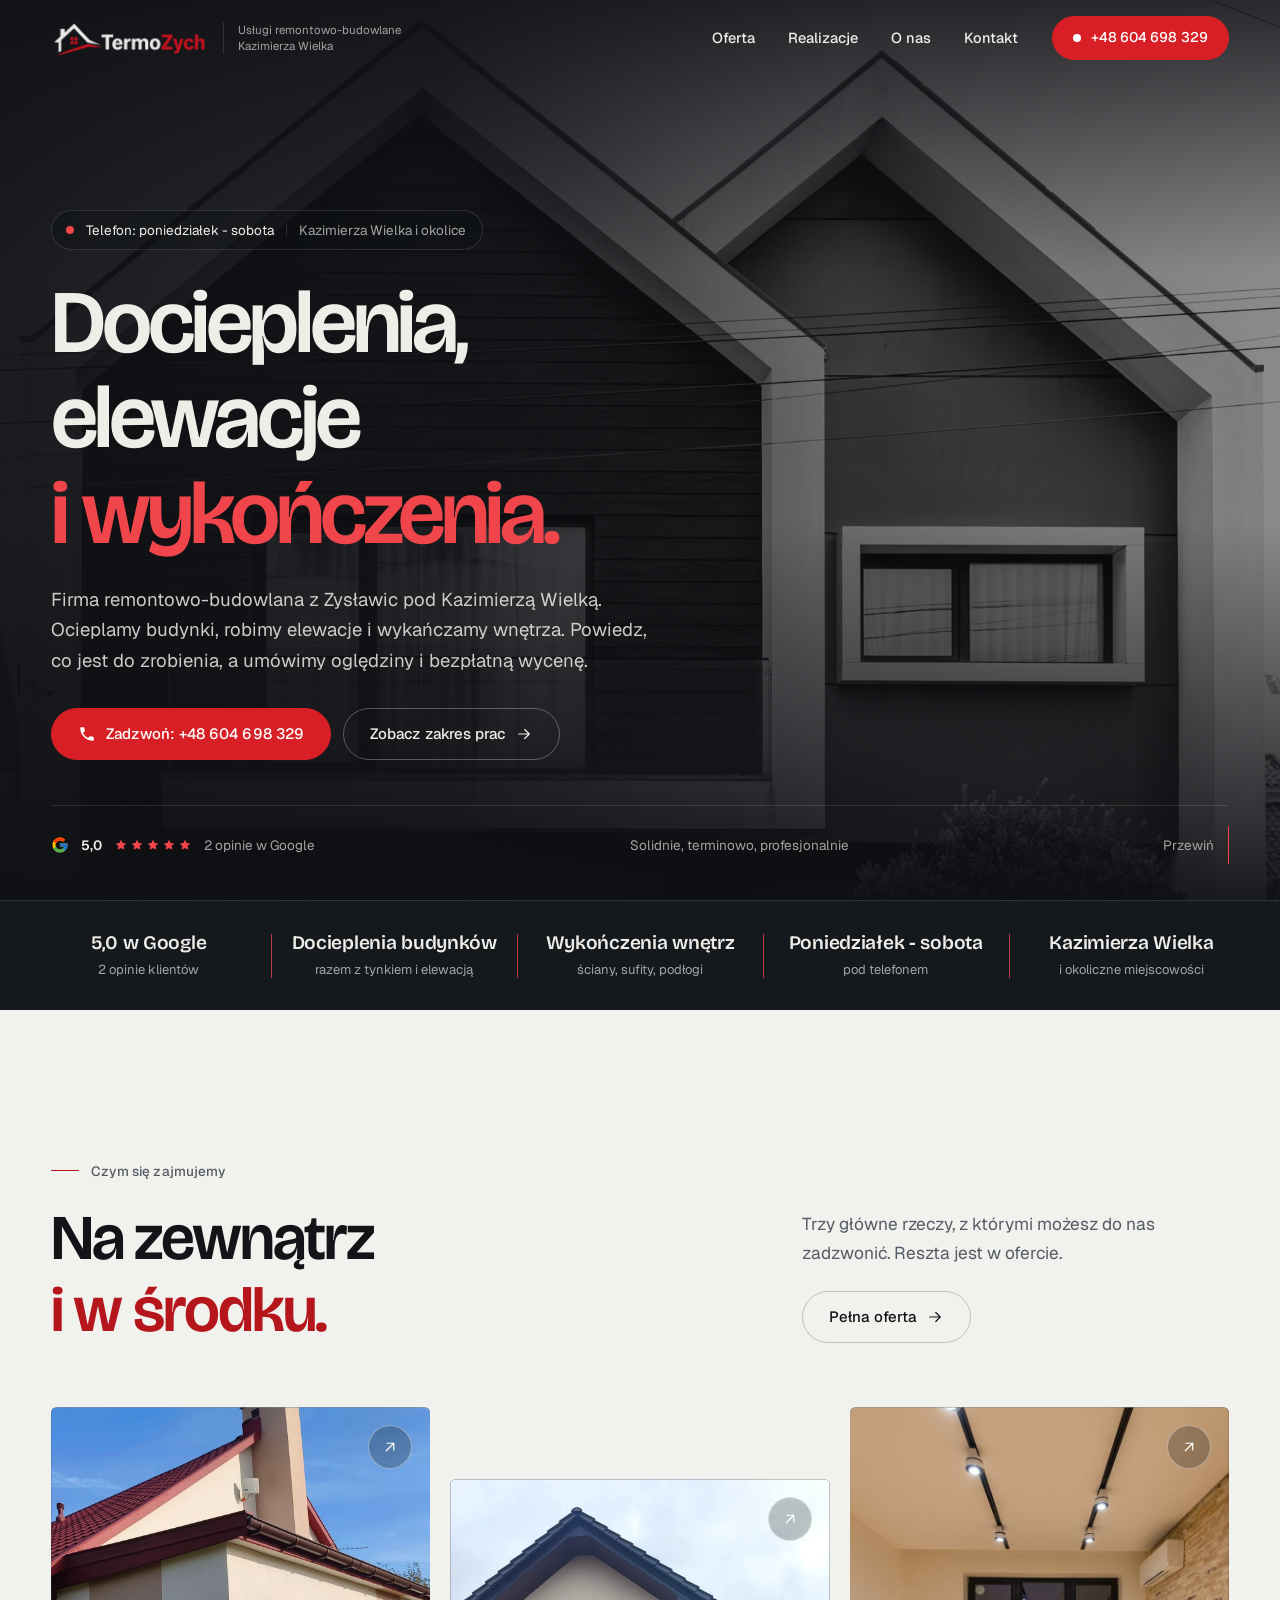
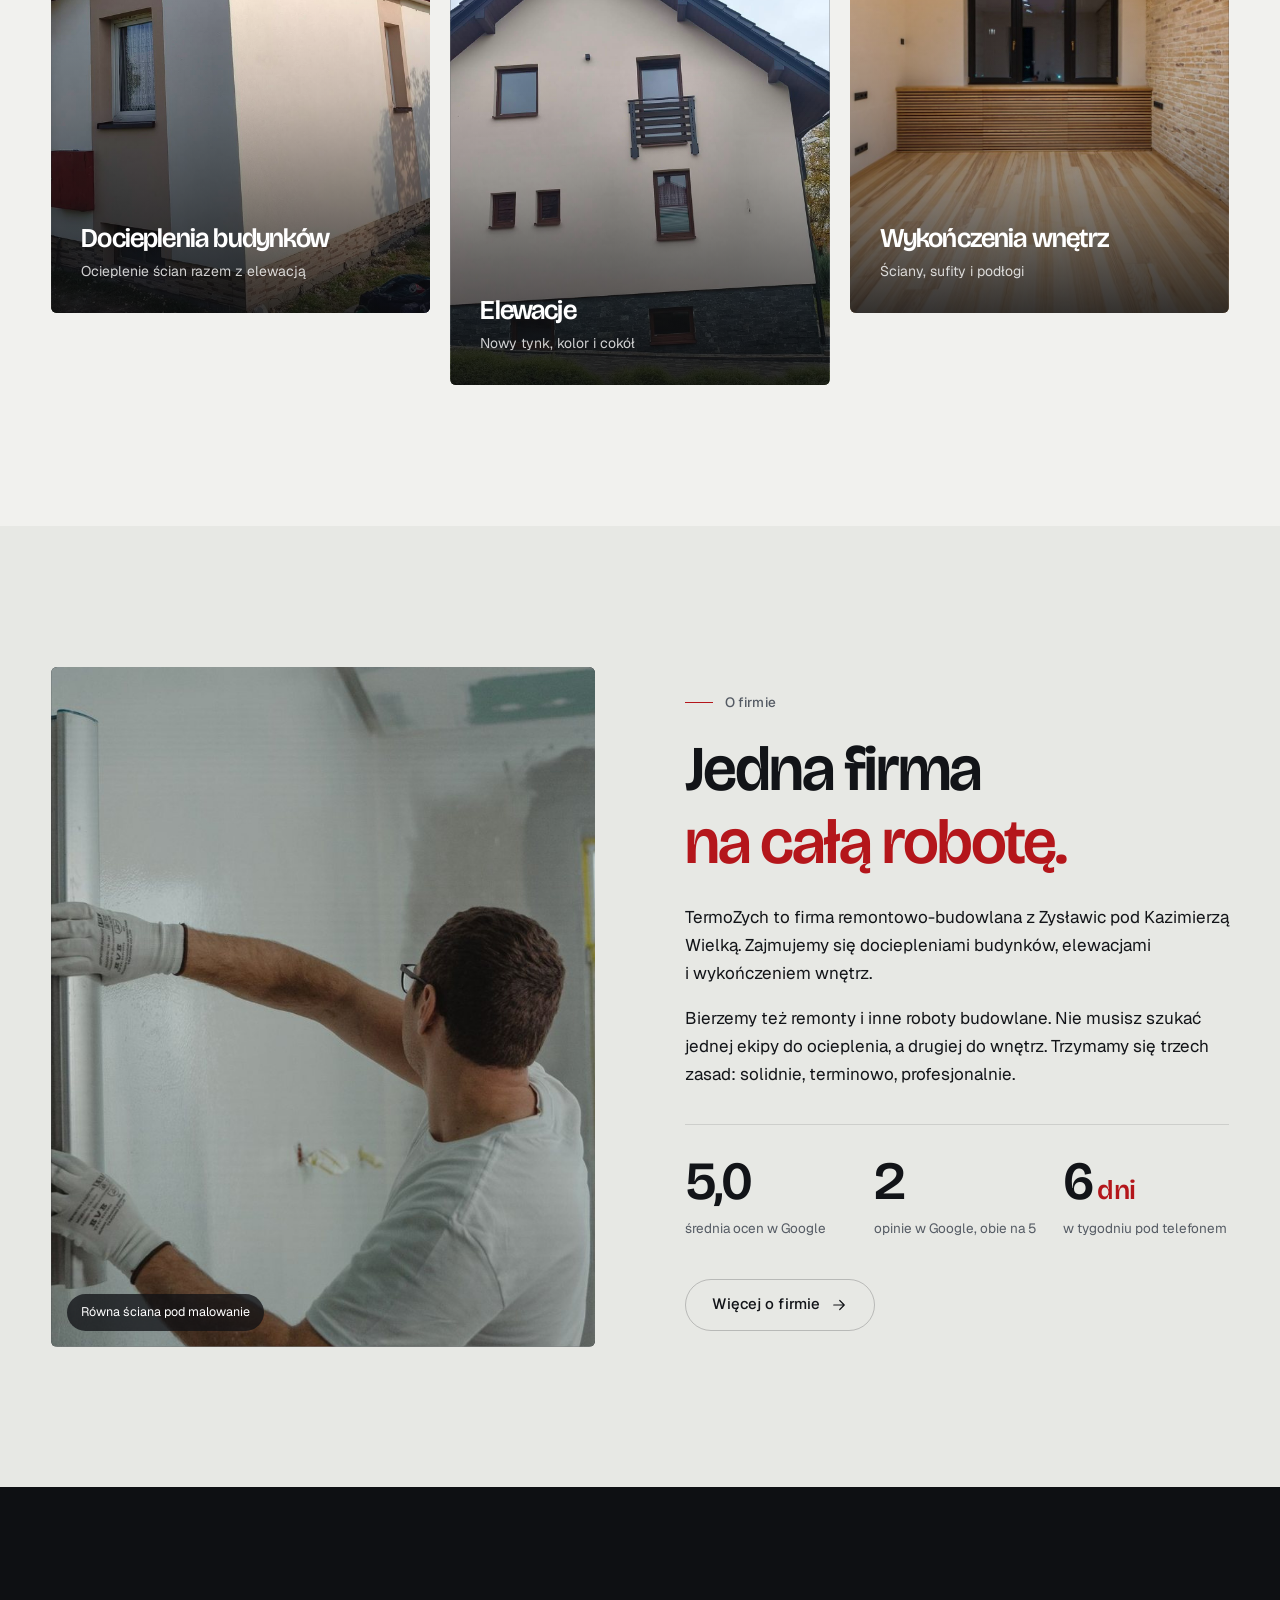
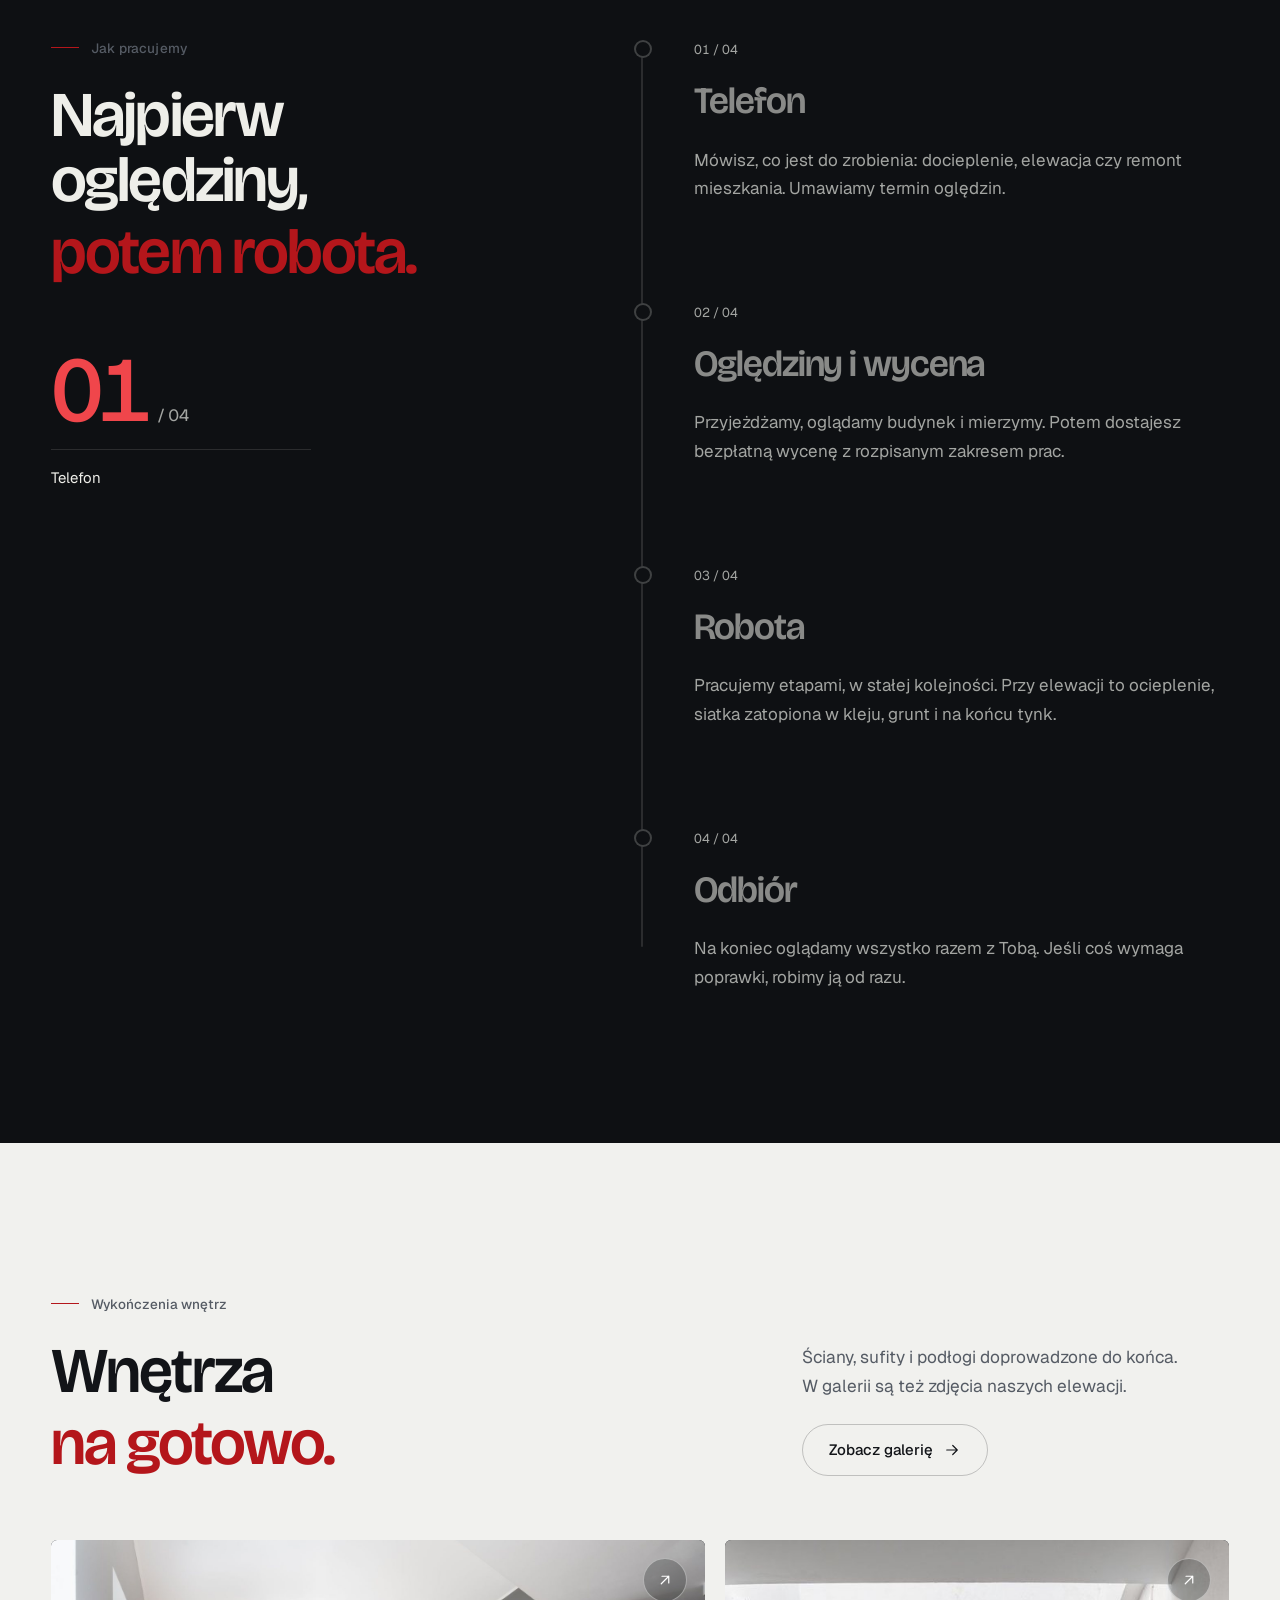
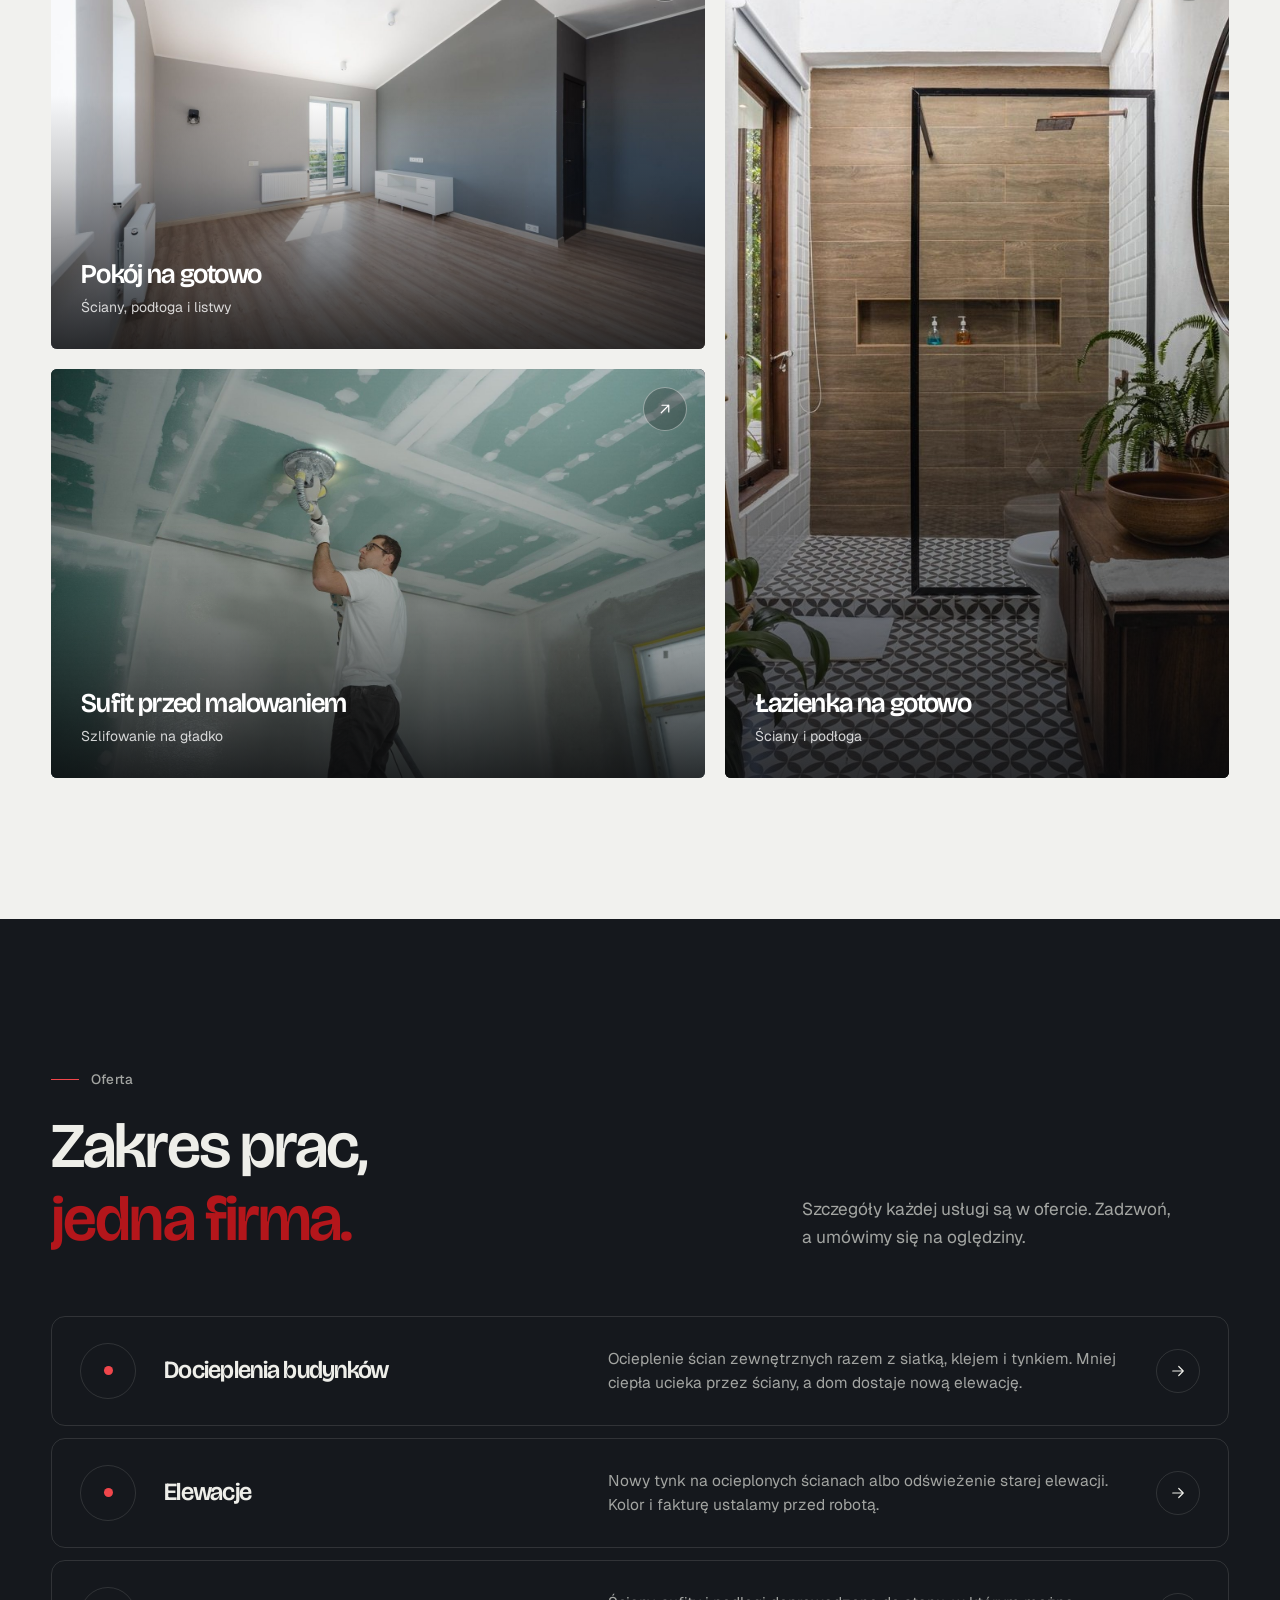
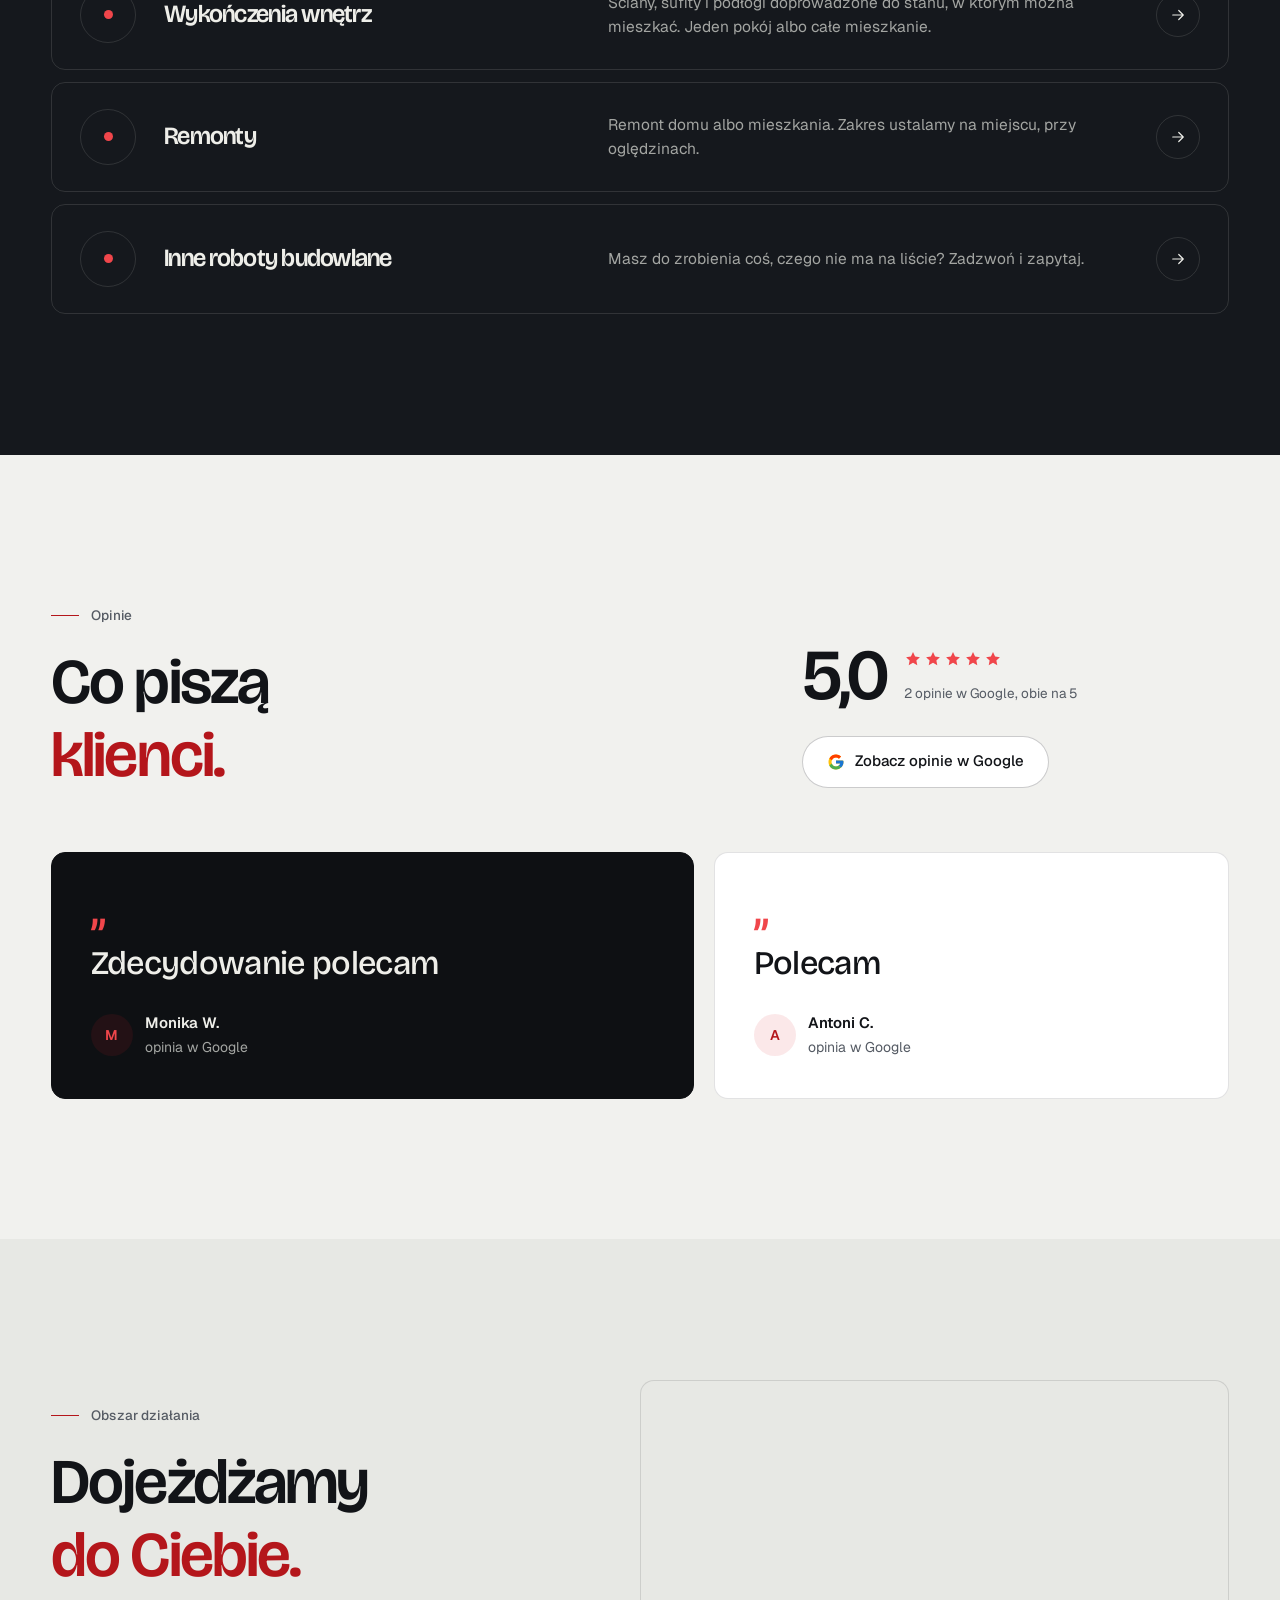
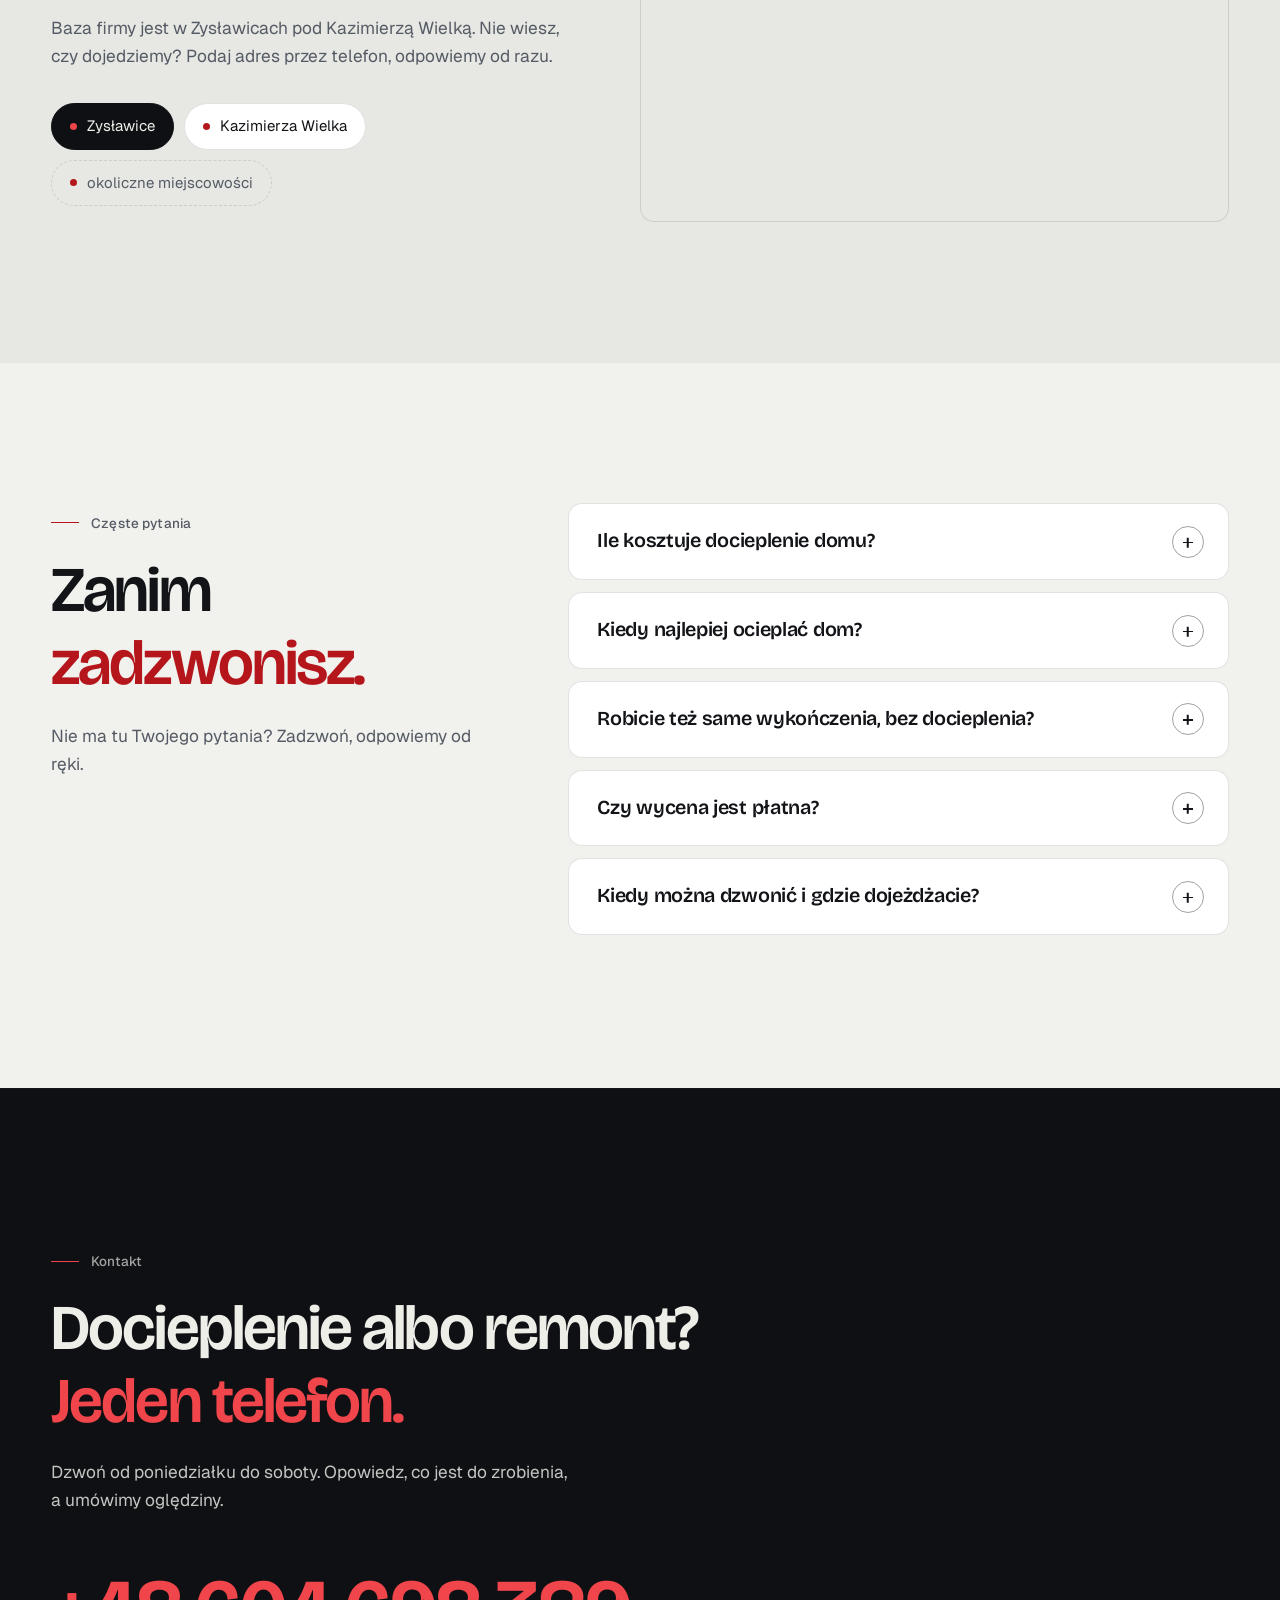
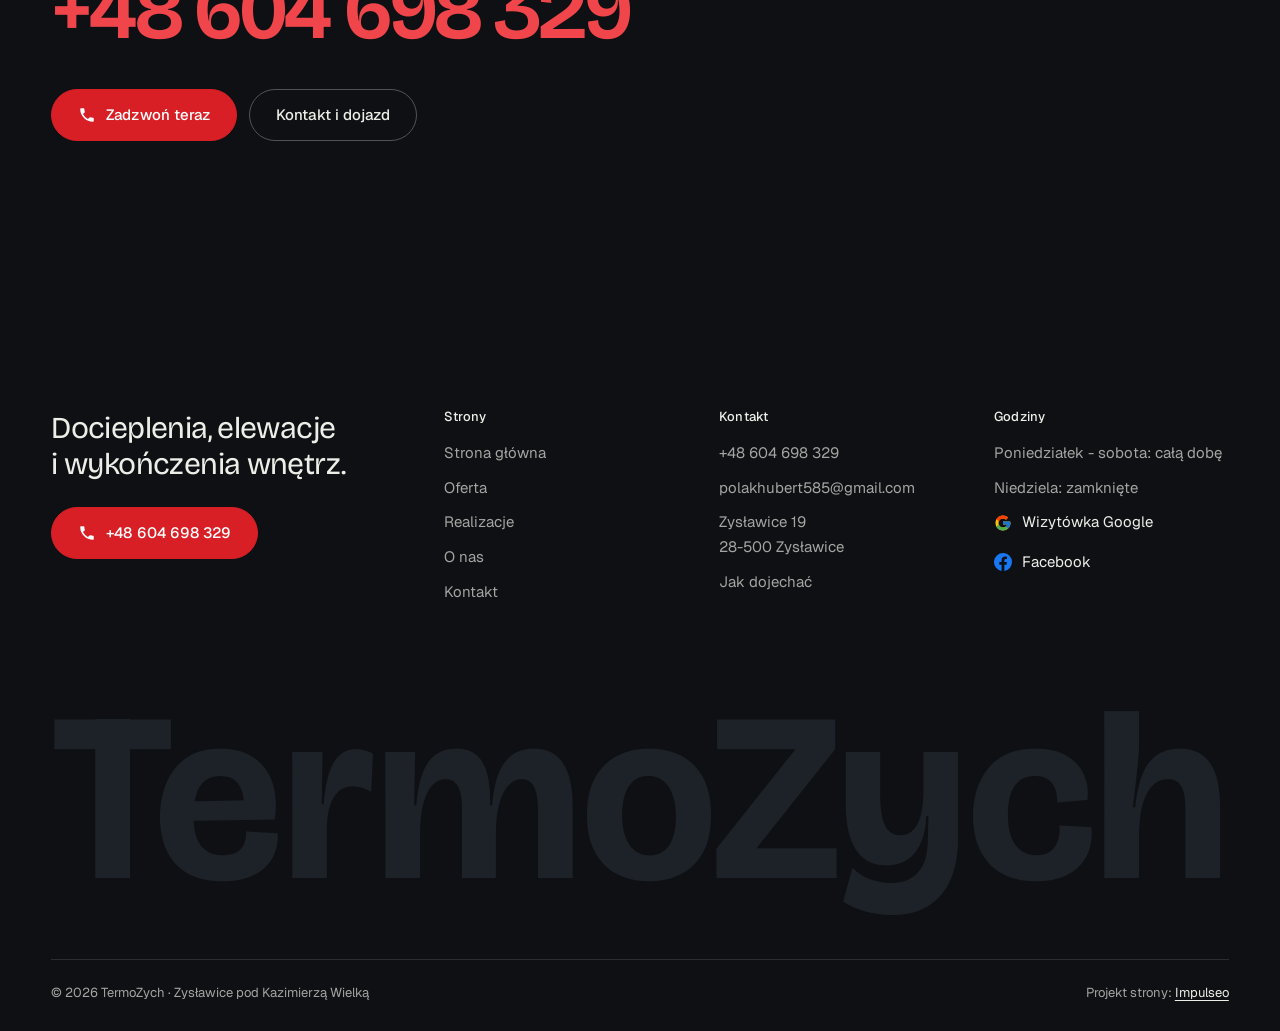
==== commit 98256858: "[claude-edit][cmt:22133efa-b232-4b06-b4ed-16544b72be4d] demo w ukladzie i stylu dema ElMac (grafit +" ====
--- a/index.html
+++ b/index.html
@@ -3,129 +3,377 @@
 <head>
 <meta charset="UTF-8">
 <meta name="viewport" content="width=device-width, initial-scale=1.0">
-<title>TermoZych - usługi budowlane</title>
-<meta name="description" content="Firma budowlana w Kazimierzy Wielkiej: budowa domów, stany surowe, remonty, wykończenia, elewacje. Kosztorys i termin na piśmie przed startem. Zadzwoń: +48 604 698 329.">
+<title>TermoZych - docieplenia, elewacje, wykończenia | Kazimierza Wielka</title>
+<meta name="description" content="Firma remontowo-budowlana z Zysławic pod Kazimierzą Wielką: docieplenia budynków, elewacje, wykończenia wnętrz i inne roboty budowlane. Telefon: +48 604 698 329.">
 <link rel="canonical" href="https://impulseo-pl.github.io/termozych/">
 <meta name="robots" content="noindex, nofollow">
+<meta name="theme-color" content="#0E1013">
 <meta property="og:type" content="website">
 <meta property="og:locale" content="pl_PL">
 <meta property="og:site_name" content="TermoZych">
-<meta property="og:title" content="TermoZych - usługi budowlane">
-<meta property="og:description" content="Firma budowlana w Kazimierzy Wielkiej: budowa domów, stany surowe, remonty, wykończenia, elewacje. Kosztorys i termin na piśmie przed startem. Zadzwoń: +48 604 698 329.">
+<meta property="og:title" content="TermoZych - docieplenia, elewacje, wykończenia | Kazimierza Wielka">
+<meta property="og:description" content="Firma remontowo-budowlana z Zysławic pod Kazimierzą Wielką: docieplenia budynków, elewacje, wykończenia wnętrz i inne roboty budowlane. Telefon: +48 604 698 329.">
 <meta property="og:url" content="https://impulseo-pl.github.io/termozych/">
 <meta property="og:image" content="https://impulseo-pl.github.io/termozych/img/og.jpg">
 <meta property="og:image:width" content="1200">
 <meta property="og:image:height" content="630">
 <meta name="twitter:card" content="summary_large_image">
-<script type="application/ld+json">{"@context": "https://schema.org", "@type": "GeneralContractor", "name": "TermoZych", "url": "https://impulseo-pl.github.io/termozych/", "telephone": "+48604698329", "image": "https://impulseo-pl.github.io/termozych/img/og.jpg", "areaServed": "Kazimierza Wielka", "sameAs": ["https://www.facebook.com/profile.php?id=61560573417914", "https://www.google.com/maps/place/TermoZych/@50.1890896,20.5115099,3062m/data=!3m1!1e3!4m6!3m5!1s0x4717cdb3e1bffe65:0x24040f23c51eea07!8m2!3d50.1900952!4d20.5107525!16s%2Fg%2F11z6blmck5"]}</script>
+<script type="application/ld+json">{"@context": "https://schema.org", "@type": "GeneralContractor", "name": "TermoZych", "url": "https://impulseo-pl.github.io/termozych/", "telephone": "+48604698329", "email": "polakhubert585@gmail.com", "image": "https://impulseo-pl.github.io/termozych/img/og.jpg", "address": {"@type": "PostalAddress", "streetAddress": "Zysławice 19", "postalCode": "28-500", "addressLocality": "Zysławice", "addressCountry": "PL"}, "geo": {"@type": "GeoCoordinates", "latitude": 50.1900952, "longitude": 20.5107525}, "openingHours": "Mo-Sa 00:00-23:59", "areaServed": ["Kazimierza Wielka"], "aggregateRating": {"@type": "AggregateRating", "ratingValue": "5.0", "reviewCount": "2"}, "sameAs": ["https://www.facebook.com/profile.php?id=61560573417914", "https://maps.google.com/?cid=2595215931577657863"]}</script>
+<script>(function(){var d=document.documentElement;d.classList.add('js');try{if(!window.matchMedia('(prefers-reduced-motion: reduce)').matches)d.classList.add('anim');}catch(e){}setTimeout(function(){if(!d.classList.contains('anim-ok'))d.classList.remove('anim');},3500);})();</script>
+<script>(function(){try{var d=document.documentElement,q=/[?&]intro/.test(location.search);if(!q&&window.matchMedia&&matchMedia('(prefers-reduced-motion: reduce)').matches)return;if(!q&&sessionStorage.getItem('tz_intro'))return;sessionStorage.setItem('tz_intro','1');d.classList.add('intro-on');setTimeout(function(){d.classList.remove('intro-on','intro-gra','intro-out');d.classList.add('hero-go')},4600);}catch(e){}})();</script>
+<link rel="preload" as="image" href="img/logo.png" fetchpriority="high">
+<link rel="preload" as="image" href="img/hero.jpg" fetchpriority="high">
 <link rel="preconnect" href="https://fonts.googleapis.com">
 <link rel="preconnect" href="https://fonts.gstatic.com" crossorigin>
-<link href="https://fonts.googleapis.com/css2?family=Space+Grotesk:wght@500;600;700&family=DM+Sans:opsz,wght@9..40,400;9..40,500;9..40,600&display=swap" rel="stylesheet">
-<link rel="stylesheet" href="assets/styles.css?v=20261110">
-<link href="https://fonts.googleapis.com/css2?family=Newsreader:opsz,wght@6..72,400;6..72,500&family=DM+Sans:opsz,wght@9..40,400;9..40,500;9..40,600&display=swap" rel="stylesheet">
-<link rel="stylesheet" href="assets/kl.css?v=20261110">
+<link href="https://fonts.googleapis.com/css2?family=Bricolage+Grotesque:opsz,wght@12..96,400..700&family=Geist:wght@400..600&display=swap" rel="stylesheet">
+<link rel="stylesheet" href="assets/styles.css?v=20261112">
+<script src="assets/lenis.min.js?v=1.1.20" defer></script>
+<script src="assets/main.js?v=20261112" defer></script>
 <meta name="nb-deploy" content="552ba98fc819">
 </head>
-<body class="kl">
+<body>
+<a class="skip" href="#tresc">Przejdź do treści</a><header class="site-head">
+<div class="intro" aria-hidden="true"><span class="intro-line"><i></i></span><span class="intro-meta">usługi remontowo-budowlane · Kazimierza Wielka</span></div><div class="head-in">
+  <a class="brand" href="index.html" aria-label="TermoZych - strona główna">
+    <span class="znak"><img class="wm" src="img/logo.png" alt="TermoZych" width="652" height="140" decoding="sync" fetchpriority="high"></span>
+    <span class="brand-sub">Usługi remontowo-budowlane<br>Kazimierza Wielka</span>
+  </a>
+  <nav class="nav-links" aria-label="Menu główne">
+    <a class="nl" href="oferta.html">Oferta</a><a class="nl" href="realizacje.html">Realizacje</a><a class="nl" href="o-nas.html">O&nbsp;nas</a><a class="nl" href="kontakt.html">Kontakt</a>
+    <a class="btn btn-main nav-cta" href="tel:+48604698329"><span class="live" aria-hidden="true"></span>+48 604 698 329</a>
+  </nav>
+  <button class="burger" type="button" aria-label="Otwórz menu" aria-expanded="false" aria-controls="mnav"><span></span><span></span></button>
+</div>
+</header>
+<script>(function(){var d=document.documentElement;if(!d.classList.contains('intro-on'))return;
+var wyszlo=false,koniec=false,t0=Date.now();
+function heroGotowe(){var im=document.querySelector('.hero-media img');return !!(im&&im.complete&&im.naturalWidth>0);}
+function sprzataj(){if(koniec)return;koniec=true;d.classList.add('hero-go');d.classList.remove('intro-on','intro-gra','intro-out');
+['--i-w','--i-h','--i-px','--i-py','--i-zmniejsz','--i-baza-w','--i-baza-h'].forEach(function(k){d.style.removeProperty(k);});
+try{document.dispatchEvent(new Event('wejscie:koniec'));}catch(e){}}
+function wyjdz(){if(wyszlo||koniec)return;wyszlo=true;d.classList.add('intro-out');setTimeout(function(){d.classList.add('hero-go');},240);setTimeout(sprzataj,880);}
+function moze(){if(wyszlo||koniec)return;var t=Date.now()-t0;if(t>=1500&&(heroGotowe()||t>=1900))wyjdz();else setTimeout(moze,60);}
+try{var znak=document.querySelector('.brand .znak'),wm=znak&&znak.querySelector('.wm');if(!wm){sprzataj();return;}
+znak.classList.add('mierze');var r=wm.getBoundingClientRect();znak.classList.remove('mierze');
+if(!r.width||!r.height){sprzataj();return;}
+var W=window.innerWidth,H=window.innerHeight,cel=W<680?Math.min(W*0.74,330):Math.min(W*0.36,520);cel=Math.max(r.width,cel);
+var u=function(k,v){d.style.setProperty(k,v);};
+u('--i-w',Math.round(cel)+'px');u('--i-h',Math.round(cel*r.height/r.width)+'px');u('--i-zmniejsz',(r.width/cel).toFixed(4));
+u('--i-px',Math.round(r.left+r.width/2-W/2)+'px');u('--i-py',Math.round(r.top+r.height/2-H/2)+'px');
+u('--i-baza-w',Math.round(r.width)+'px');u('--i-baza-h',Math.round(r.height)+'px');
+requestAnimationFrame(function(){requestAnimationFrame(function(){d.classList.add('intro-gra');t0=Date.now();moze();});});
+['wheel','touchstart','keydown','pointerdown'].forEach(function(ev){window.addEventListener(ev,function(){sprzataj();},{once:true,passive:true});});
+setTimeout(sprzataj,3900);
+}catch(e){sprzataj();}})();</script>
+<div class="mnav" id="mnav">
+  <div class="mnav-in">
+    <a class="ml" href="index.html" aria-current="page">Strona główna</a><a class="ml" href="oferta.html">Oferta</a><a class="ml" href="realizacje.html">Realizacje</a><a class="ml" href="o-nas.html">O&nbsp;nas</a><a class="ml" href="kontakt.html">Kontakt</a>
+    <div class="mnav-foot">
+      <span>Telefon odbieramy od poniedziałku do soboty</span>
+      <a class="btn btn-main" href="tel:+48604698329"><svg class="ico" width="16" height="16" viewBox="0 0 24 24" fill="none" aria-hidden="true"><path d="M6.6 10.8a15.5 15.5 0 0 0 6.6 6.6l2.2-2.2a1 1 0 0 1 1-.24 11.4 11.4 0 0 0 3.6.58 1 1 0 0 1 1 1V20a1 1 0 0 1-1 1A17 17 0 0 1 3 4a1 1 0 0 1 1-1h3.5a1 1 0 0 1 1 1c0 1.25.2 2.46.58 3.6a1 1 0 0 1-.25 1l-2.23 2.2Z" fill="currentColor"/></svg>+48 604 698 329</a>
+    </div>
+  </div>
+</div>
+<main id="tresc">
+<section class="hero">
+  <div class="hero-media"><img src="img/hero.jpg" alt="Elewacja nowoczesnego domu z dwoma szczytami" width="1880" height="1253" decoding="async" fetchpriority="high"></div>
+  <div class="hero-in">
+    <p class="hero-tag up" style="--d:0"><span class="live" aria-hidden="true"></span>Telefon: poniedziałek - sobota<span class="sep" aria-hidden="true"></span><span class="muted">Kazimierza Wielka i&nbsp;okolice</span></p>
+    <h1><span class="ln"><span class="ln-i" style="--k:0">Docieplenia,</span></span><span class="ln"><span class="ln-i" style="--k:1">elewacje</span></span><span class="ln"><span class="ln-i" style="--k:2"><em>i&nbsp;wykończenia.</em></span></span></h1>
+    <p class="hero-lead up" style="--d:380">Firma remontowo-budowlana z&nbsp;Zysławic pod Kazimierzą Wielką. Ocieplamy budynki, robimy elewacje i&nbsp;wykańczamy wnętrza. Powiedz, co jest do zrobienia, a&nbsp;umówimy oględziny i&nbsp;bezpłatną wycenę.</p>
+    <div class="hero-ctas up" style="--d:500">
+      <a class="btn btn-main" href="tel:+48604698329"><svg class="ico" width="16" height="16" viewBox="0 0 24 24" fill="none" aria-hidden="true"><path d="M6.6 10.8a15.5 15.5 0 0 0 6.6 6.6l2.2-2.2a1 1 0 0 1 1-.24 11.4 11.4 0 0 0 3.6.58 1 1 0 0 1 1 1V20a1 1 0 0 1-1 1A17 17 0 0 1 3 4a1 1 0 0 1 1-1h3.5a1 1 0 0 1 1 1c0 1.25.2 2.46.58 3.6a1 1 0 0 1-.25 1l-2.23 2.2Z" fill="currentColor"/></svg>Zadzwoń: +48 604 698 329</a>
+      <a class="btn btn-ghost" href="oferta.html">Zobacz zakres prac<svg class="ico arr" width="18" height="18" viewBox="0 0 24 24" fill="none" stroke="currentColor" stroke-width="1.6" stroke-linecap="round" stroke-linejoin="round" aria-hidden="true"><path d="M5 12h14M13 6l6 6-6 6"/></svg></a>
+    </div>
+    <div class="hero-foot up" style="--d:640">
+      <span class="rate"><svg class="g-logo" viewBox="0 0 48 48" aria-hidden="true"><path fill="#FFC107" d="M43.6 20.5H42V20H24v8h11.3C33.7 32.7 29.2 36 24 36c-6.6 0-12-5.4-12-12s5.4-12 12-12c3.1 0 5.8 1.2 7.9 3.1l5.7-5.7C34 6.1 29.3 4 24 4 12.9 4 4 12.9 4 24s8.9 20 20 20 20-8.9 20-20c0-1.3-.1-2.4-.4-3.5z"/><path fill="#FF3D00" d="m6.3 14.7 6.6 4.8C14.7 15.1 19 12 24 12c3.1 0 5.8 1.2 7.9 3.1l5.7-5.7C34 6.1 29.3 4 24 4 16.3 4 9.7 8.3 6.3 14.7z"/><path fill="#4CAF50" d="M24 44c5.2 0 9.9-2 13.4-5.2l-6.2-5.2A11.9 11.9 0 0 1 24 36c-5.2 0-9.6-3.3-11.3-7.9l-6.5 5C9.5 39.6 16.2 44 24 44z"/><path fill="#1976D2" d="M43.6 20.5H42V20H24v8h11.3a12 12 0 0 1-4.1 5.6l6.2 5.2C37 39.2 44 34 44 24c0-1.3-.1-2.4-.4-3.5z"/></svg><b>5,0</b><span class="stars" aria-label="Ocena 5 na 5"><svg viewBox="0 0 24 24" aria-hidden="true"><path fill="currentColor" d="M12 2.8l2.8 5.9 6.4.8-4.7 4.4 1.2 6.3L12 17.1l-5.7 3.1 1.2-6.3L2.8 9.5l6.4-.8z"/></svg><svg viewBox="0 0 24 24" aria-hidden="true"><path fill="currentColor" d="M12 2.8l2.8 5.9 6.4.8-4.7 4.4 1.2 6.3L12 17.1l-5.7 3.1 1.2-6.3L2.8 9.5l6.4-.8z"/></svg><svg viewBox="0 0 24 24" aria-hidden="true"><path fill="currentColor" d="M12 2.8l2.8 5.9 6.4.8-4.7 4.4 1.2 6.3L12 17.1l-5.7 3.1 1.2-6.3L2.8 9.5l6.4-.8z"/></svg><svg viewBox="0 0 24 24" aria-hidden="true"><path fill="currentColor" d="M12 2.8l2.8 5.9 6.4.8-4.7 4.4 1.2 6.3L12 17.1l-5.7 3.1 1.2-6.3L2.8 9.5l6.4-.8z"/></svg><svg viewBox="0 0 24 24" aria-hidden="true"><path fill="currentColor" d="M12 2.8l2.8 5.9 6.4.8-4.7 4.4 1.2 6.3L12 17.1l-5.7 3.1 1.2-6.3L2.8 9.5l6.4-.8z"/></svg></span><span>2 opinie w&nbsp;Google</span></span>
+      <span>Solidnie, terminowo, profesjonalnie</span>
+      <span class="cue" aria-hidden="true">Przewiń<span class="cue-line"><i></i></span></span>
+    </div>
+  </div>
+</section>
 
-<header class="kl-head">
-  <a class="kl-logo" href="index.html"><img src="img/logo.png" alt="TermoZych" width="648" height="203"></a>
-  <div class="kl-right">
-    <a class="kl-tel" href="tel:+48604698329"><span>+48 604 698 329</span><svg width="16" height="16" viewBox="0 0 24 24" aria-hidden="true"><path d="M6.6 10.8a15.5 15.5 0 0 0 6.6 6.6l2.2-2.2a1 1 0 0 1 1-.24 11.4 11.4 0 0 0 3.6.58 1 1 0 0 1 1 1V20a1 1 0 0 1-1 1A17 17 0 0 1 3 4a1 1 0 0 1 1-1h3.5a1 1 0 0 1 1 1c0 1.25.2 2.46.58 3.6a1 1 0 0 1-.25 1l-2.23 2.2Z" fill="currentColor"/></svg></a>
-    <button class="kl-btn kl-toggle" type="button" aria-expanded="false" aria-label="Menu"><b>Menu</b><i></i></button>
-  </div>
-</header>
-<div class="kl-menu" id="kl-menu">
-  <div class="kl-menu-grid">
-    <nav class="m-main"><a href="oferta.html">Oferta</a><a href="realizacje.html">Realizacje</a><a href="o-nas.html">O nas</a><a href="kontakt.html">Kontakt</a></nav>
-    <nav class="m-sec"><h4>Usługi</h4><a href="oferta.html">Budowa domów</a><a href="oferta.html">Stany surowe</a><a href="oferta.html">Remonty i wykończenia</a><a href="oferta.html">Elewacje i docieplenia</a></nav>
-    <nav class="m-sec"><h4>Kontakt</h4><a href="tel:+48604698329">+48 604 698 329</a><a href="kontakt.html">Kazimierza Wielka i okolice</a><a href="https://www.facebook.com/profile.php?id=61560573417914" target="_blank" rel="noopener">Facebook</a></nav>
-  </div>
+<section class="strip" aria-label="Najważniejsze w skrócie">
+  <div class="strip-in">
+    <div class="strip-it"><div class="k">5,0 w&nbsp;Google</div><div class="v">2 opinie klientów</div></div>
+    <div class="strip-it"><div class="k">Docieplenia budynków</div><div class="v">razem z&nbsp;tynkiem i&nbsp;elewacją</div></div>
+    <div class="strip-it"><div class="k">Wykończenia wnętrz</div><div class="v">ściany, sufity, podłogi</div></div>
+    <div class="strip-it"><div class="k">Poniedziałek - sobota</div><div class="v">pod telefonem</div></div>
+    <div class="strip-it"><div class="k">Kazimierza Wielka</div><div class="v">i&nbsp;okoliczne miejscowości</div></div>
+  </div>
+</section>
+<section class="sec" id="uslugi">
+  <div class="wrap">
+    <div class="sec-head">
+      <div>
+        <p class="eyebrow rv">Czym się zajmujemy</p>
+        <h2 class="h2 rv rv-h"><span class="ln"><span class="ln-i" style="--k:0">Na zewnątrz</span></span><span class="ln"><span class="ln-i" style="--k:1"><em>i&nbsp;w&nbsp;środku.</em></span></span></h2>
+      </div>
+      <div class="side rv" style="--d:120">
+        <p class="lead">Trzy główne rzeczy, z&nbsp;którymi możesz do nas zadzwonić. Reszta jest w&nbsp;ofercie.</p>
+        <a class="btn btn-ghost" href="oferta.html">Pełna oferta<svg class="ico arr" width="18" height="18" viewBox="0 0 24 24" fill="none" stroke="currentColor" stroke-width="1.6" stroke-linecap="round" stroke-linejoin="round" aria-hidden="true"><path d="M5 12h14M13 6l6 6-6 6"/></svg></a>
+      </div>
+    </div>
+    <div class="tiles-3">
+      <a class="tile rv-img rv" style="--d:0" href="oferta.html#docieplenia">
+        <img src="img/kafel-docieplenie.jpg" alt="Narożnik domu po dociepleniu, jasny tynk i cokół z płytek" width="1200" height="1600" decoding="async">
+        <span class="go" aria-hidden="true"><svg class="ico" width="18" height="18" viewBox="0 0 24 24" fill="none" stroke="currentColor" stroke-width="1.6" stroke-linecap="round" stroke-linejoin="round" aria-hidden="true"><path d="M7 17 17 7M8 7h9v9"/></svg></span>
+        <span class="tile-cap"><h3>Docieplenia budynków</h3><span>Ocieplenie ścian razem z&nbsp;elewacją</span></span>
+      </a><a class="tile rv-img rv" style="--d:120" href="oferta.html#elewacje">
+        <img src="img/kafel-elewacja.jpg" alt="Ściana szczytowa domu z nową elewacją i cokołem z kamienia" width="1200" height="1600" decoding="async">
+        <span class="go" aria-hidden="true"><svg class="ico" width="18" height="18" viewBox="0 0 24 24" fill="none" stroke="currentColor" stroke-width="1.6" stroke-linecap="round" stroke-linejoin="round" aria-hidden="true"><path d="M7 17 17 7M8 7h9v9"/></svg></span>
+        <span class="tile-cap"><h3>Elewacje</h3><span>Nowy tynk, kolor i&nbsp;cokół</span></span>
+      </a><a class="tile rv-img rv" style="--d:240" href="oferta.html#wykonczenia">
+        <img src="img/g3.jpg" alt="Wykończony pokój z drewnianą podłogą i ścianą z cegły" width="1600" height="1068" decoding="async">
+        <span class="go" aria-hidden="true"><svg class="ico" width="18" height="18" viewBox="0 0 24 24" fill="none" stroke="currentColor" stroke-width="1.6" stroke-linecap="round" stroke-linejoin="round" aria-hidden="true"><path d="M7 17 17 7M8 7h9v9"/></svg></span>
+        <span class="tile-cap"><h3>Wykończenia wnętrz</h3><span>Ściany, sufity i&nbsp;podłogi</span></span>
+      </a>
+    </div>
+  </div>
+</section>
+<section class="sec paper-2">
+  <div class="wrap about">
+    <figure class="fig rv-img rv">
+      <img src="img/about.jpg" alt="Wyrównywanie ściany długą pacą przed malowaniem" width="1600" height="1066" decoding="async" data-plx="36" style="height:112%;margin-top:-6%">
+      <figcaption class="fig-tag">Równa ściana pod malowanie</figcaption>
+    </figure>
+    <div>
+      <p class="eyebrow rv">O firmie</p>
+      <h2 class="h2 rv rv-h"><span class="ln"><span class="ln-i" style="--k:0">Jedna firma</span></span><span class="ln"><span class="ln-i" style="--k:1"><em>na całą robotę.</em></span></span></h2>
+      <p class="rv" style="--d:100;margin-top:28px">TermoZych to firma remontowo-budowlana z&nbsp;Zysławic pod Kazimierzą Wielką. Zajmujemy się dociepleniami budynków, elewacjami i&nbsp;wykończeniem wnętrz.</p>
+      <p class="rv" style="--d:160">Bierzemy też remonty i&nbsp;inne roboty budowlane. Nie musisz szukać jednej ekipy do ocieplenia, a&nbsp;drugiej do wnętrz. Trzymamy się trzech zasad: solidnie, terminowo, profesjonalnie.</p>
+      <div class="stats rv" style="--d:200">
+        <div class="stat"><b><span class="num" data-to="5,0">5,0</span></b><span>średnia ocen w&nbsp;Google</span></div>
+        <div class="stat"><b><span class="num" data-to="2">2</span></b><span>opinie w&nbsp;Google, obie na 5</span></div>
+        <div class="stat"><b><span class="num" data-to="6">6</span><small>dni</small></b><span>w&nbsp;tygodniu pod telefonem</span></div>
+      </div>
+      <a class="btn btn-ghost rv" style="--d:240" href="o-nas.html">Więcej o&nbsp;firmie<svg class="ico arr" width="18" height="18" viewBox="0 0 24 24" fill="none" stroke="currentColor" stroke-width="1.6" stroke-linecap="round" stroke-linejoin="round" aria-hidden="true"><path d="M5 12h14M13 6l6 6-6 6"/></svg></a>
+    </div>
+  </div>
+</section>
+<section class="proces proces-os sec">
+  <div class="wrap proc-grid">
+    <div class="proc-side">
+      <p class="eyebrow rv">Jak pracujemy</p>
+      <h2 class="h2 rv rv-h"><span class="ln"><span class="ln-i" style="--k:0">Najpierw oględziny,</span></span><span class="ln"><span class="ln-i" style="--k:1"><em>potem robota.</em></span></span></h2>
+      <div class="proc-count rv" style="--d:160" aria-hidden="true"><b>01</b><span>/ 04</span></div>
+      <p class="proc-now rv" style="--d:200" aria-hidden="true">Telefon</p>
+    </div>
+    <div class="proc-steps">
+      <span class="wire" aria-hidden="true"><i></i></span>
+      <ol class="proc-ol"><li class="step" data-nazwa="Telefon">
+          <span class="no">01 / 04</span>
+          <h3>Telefon</h3>
+          <p>Mówisz, co jest do zrobienia: docieplenie, elewacja czy remont mieszkania. Umawiamy termin oględzin.</p>
+        </li><li class="step" data-nazwa="Oględziny i wycena">
+          <span class="no">02 / 04</span>
+          <h3>Oględziny i&nbsp;wycena</h3>
+          <p>Przyjeżdżamy, oglądamy budynek i&nbsp;mierzymy. Potem dostajesz bezpłatną wycenę z&nbsp;rozpisanym zakresem prac.</p>
+        </li><li class="step" data-nazwa="Robota">
+          <span class="no">03 / 04</span>
+          <h3>Robota</h3>
+          <p>Pracujemy etapami, w&nbsp;stałej kolejności. Przy elewacji to ocieplenie, siatka zatopiona w&nbsp;kleju, grunt i&nbsp;na końcu tynk.</p>
+        </li><li class="step" data-nazwa="Odbiór">
+          <span class="no">04 / 04</span>
+          <h3>Odbiór</h3>
+          <p>Na koniec oglądamy wszystko razem z&nbsp;Tobą. Jeśli coś wymaga poprawki, robimy ją od razu.</p>
+        </li></ol>
+    </div>
+  </div>
+</section>
+<section class="sec">
+  <div class="wrap">
+    <div class="sec-head">
+      <div>
+        <p class="eyebrow rv">Wykończenia wnętrz</p>
+        <h2 class="h2 rv rv-h"><span class="ln"><span class="ln-i" style="--k:0">Wnętrza</span></span><span class="ln"><span class="ln-i" style="--k:1"><em>na gotowo.</em></span></span></h2>
+      </div>
+      <div class="side rv" style="--d:120">
+        <p class="lead">Ściany, sufity i&nbsp;podłogi doprowadzone do końca. W&nbsp;galerii są też zdjęcia naszych elewacji.</p>
+        <a class="btn btn-ghost" href="realizacje.html">Zobacz galerię<svg class="ico arr" width="18" height="18" viewBox="0 0 24 24" fill="none" stroke="currentColor" stroke-width="1.6" stroke-linecap="round" stroke-linejoin="round" aria-hidden="true"><path d="M5 12h14M13 6l6 6-6 6"/></svg></a>
+      </div>
+    </div>
+    <div class="gal-3">
+      <a class="tile rv-img rv" style="--d:0" href="realizacje.html">
+        <img src="img/g10.jpg" alt="Pusty pokój po wykończeniu, szare ściany i jasna podłoga" width="1600" height="1068" loading="lazy" decoding="async">
+        <span class="go" aria-hidden="true"><svg class="ico" width="18" height="18" viewBox="0 0 24 24" fill="none" stroke="currentColor" stroke-width="1.6" stroke-linecap="round" stroke-linejoin="round" aria-hidden="true"><path d="M7 17 17 7M8 7h9v9"/></svg></span>
+        <span class="tile-cap"><h3>Pokój na gotowo</h3><span>Ściany, podłoga i&nbsp;listwy</span></span>
+      </a><a class="tile rv-img rv" style="--d:120" href="realizacje.html">
+        <img src="img/g14.jpg" alt="Łazienka z prysznicem, płytki drewnopodobne i wzorzysta podłoga" width="1600" height="1066" loading="lazy" decoding="async">
+        <span class="go" aria-hidden="true"><svg class="ico" width="18" height="18" viewBox="0 0 24 24" fill="none" stroke="currentColor" stroke-width="1.6" stroke-linecap="round" stroke-linejoin="round" aria-hidden="true"><path d="M7 17 17 7M8 7h9v9"/></svg></span>
+        <span class="tile-cap"><h3>Łazienka na gotowo</h3><span>Ściany i&nbsp;podłoga</span></span>
+      </a><a class="tile rv-img rv" style="--d:240" href="realizacje.html">
+        <img src="img/gk-1.jpg" alt="Szlifowanie sufitu przed malowaniem" width="1600" height="1066" loading="lazy" decoding="async">
+        <span class="go" aria-hidden="true"><svg class="ico" width="18" height="18" viewBox="0 0 24 24" fill="none" stroke="currentColor" stroke-width="1.6" stroke-linecap="round" stroke-linejoin="round" aria-hidden="true"><path d="M7 17 17 7M8 7h9v9"/></svg></span>
+        <span class="tile-cap"><h3>Sufit przed malowaniem</h3><span>Szlifowanie na gładko</span></span>
+      </a>
+    </div>
+  </div>
+</section>
+<section class="sec dark-2" id="oferta">
+  <div class="wrap">
+    <div class="sec-head">
+      <div>
+        <p class="eyebrow rv">Oferta</p>
+        <h2 class="h2 rv rv-h"><span class="ln"><span class="ln-i" style="--k:0">Zakres prac,</span></span><span class="ln"><span class="ln-i" style="--k:1"><em>jedna firma.</em></span></span></h2>
+      </div>
+      <div class="side rv" style="--d:120">
+        <p class="lead">Szczegóły każdej usługi są w&nbsp;ofercie. Zadzwoń, a&nbsp;umówimy się na oględziny.</p>
+      </div>
+    </div>
+    <div class="svc-list">
+      <a class="card rv" style="--d:0" href="oferta.html#docieplenia">
+        <span class="ic" aria-hidden="true"></span>
+        <h3>Docieplenia budynków</h3>
+        <p>Ocieplenie ścian zewnętrznych razem z&nbsp;siatką, klejem i&nbsp;tynkiem. Mniej ciepła ucieka przez ściany, a&nbsp;dom dostaje nową elewację.</p>
+        <span class="go" aria-hidden="true"><svg class="ico arr" width="18" height="18" viewBox="0 0 24 24" fill="none" stroke="currentColor" stroke-width="1.6" stroke-linecap="round" stroke-linejoin="round" aria-hidden="true"><path d="M5 12h14M13 6l6 6-6 6"/></svg></span>
+      </a><a class="card rv" style="--d:60" href="oferta.html#elewacje">
+        <span class="ic" aria-hidden="true"></span>
+        <h3>Elewacje</h3>
+        <p>Nowy tynk na ocieplonych ścianach albo odświeżenie starej elewacji. Kolor i&nbsp;fakturę ustalamy przed robotą.</p>
+        <span class="go" aria-hidden="true"><svg class="ico arr" width="18" height="18" viewBox="0 0 24 24" fill="none" stroke="currentColor" stroke-width="1.6" stroke-linecap="round" stroke-linejoin="round" aria-hidden="true"><path d="M5 12h14M13 6l6 6-6 6"/></svg></span>
+      </a><a class="card rv" style="--d:120" href="oferta.html#wykonczenia">
+        <span class="ic" aria-hidden="true"></span>
+        <h3>Wykończenia wnętrz</h3>
+        <p>Ściany, sufity i&nbsp;podłogi doprowadzone do stanu, w&nbsp;którym można mieszkać. Jeden pokój albo całe mieszkanie.</p>
+        <span class="go" aria-hidden="true"><svg class="ico arr" width="18" height="18" viewBox="0 0 24 24" fill="none" stroke="currentColor" stroke-width="1.6" stroke-linecap="round" stroke-linejoin="round" aria-hidden="true"><path d="M5 12h14M13 6l6 6-6 6"/></svg></span>
+      </a><a class="card rv" style="--d:180" href="oferta.html#dodatkowo">
+        <span class="ic" aria-hidden="true"></span>
+        <h3>Remonty</h3>
+        <p>Remont domu albo mieszkania. Zakres ustalamy na miejscu, przy oględzinach.</p>
+        <span class="go" aria-hidden="true"><svg class="ico arr" width="18" height="18" viewBox="0 0 24 24" fill="none" stroke="currentColor" stroke-width="1.6" stroke-linecap="round" stroke-linejoin="round" aria-hidden="true"><path d="M5 12h14M13 6l6 6-6 6"/></svg></span>
+      </a><a class="card rv" style="--d:240" href="oferta.html#dodatkowo">
+        <span class="ic" aria-hidden="true"></span>
+        <h3>Inne roboty budowlane</h3>
+        <p>Masz do zrobienia coś, czego nie ma na liście? Zadzwoń i&nbsp;zapytaj.</p>
+        <span class="go" aria-hidden="true"><svg class="ico arr" width="18" height="18" viewBox="0 0 24 24" fill="none" stroke="currentColor" stroke-width="1.6" stroke-linecap="round" stroke-linejoin="round" aria-hidden="true"><path d="M5 12h14M13 6l6 6-6 6"/></svg></span>
+      </a>
+    </div>
+  </div>
+</section>
+<section class="opinie sec" id="opinie">
+  <div class="wrap">
+    <div class="sec-head">
+      <div>
+        <p class="eyebrow rv">Opinie</p>
+        <h2 class="h2 rv rv-h"><span class="ln"><span class="ln-i" style="--k:0">Co piszą</span></span><span class="ln"><span class="ln-i" style="--k:1"><em>klienci.</em></span></span></h2>
+      </div>
+      <div class="side rv" style="--d:120">
+        <div class="op-meta"><span class="big">5,0</span><span><span class="stars" aria-label="Ocena 5 na 5"><svg viewBox="0 0 24 24" aria-hidden="true"><path fill="currentColor" d="M12 2.8l2.8 5.9 6.4.8-4.7 4.4 1.2 6.3L12 17.1l-5.7 3.1 1.2-6.3L2.8 9.5l6.4-.8z"/></svg><svg viewBox="0 0 24 24" aria-hidden="true"><path fill="currentColor" d="M12 2.8l2.8 5.9 6.4.8-4.7 4.4 1.2 6.3L12 17.1l-5.7 3.1 1.2-6.3L2.8 9.5l6.4-.8z"/></svg><svg viewBox="0 0 24 24" aria-hidden="true"><path fill="currentColor" d="M12 2.8l2.8 5.9 6.4.8-4.7 4.4 1.2 6.3L12 17.1l-5.7 3.1 1.2-6.3L2.8 9.5l6.4-.8z"/></svg><svg viewBox="0 0 24 24" aria-hidden="true"><path fill="currentColor" d="M12 2.8l2.8 5.9 6.4.8-4.7 4.4 1.2 6.3L12 17.1l-5.7 3.1 1.2-6.3L2.8 9.5l6.4-.8z"/></svg><svg viewBox="0 0 24 24" aria-hidden="true"><path fill="currentColor" d="M12 2.8l2.8 5.9 6.4.8-4.7 4.4 1.2 6.3L12 17.1l-5.7 3.1 1.2-6.3L2.8 9.5l6.4-.8z"/></svg></span><small>2 opinie w&nbsp;Google, obie na 5</small></span></div>
+        <a class="op-google" href="https://maps.google.com/?cid=2595215931577657863" target="_blank" rel="noopener"><svg class="g-logo" viewBox="0 0 48 48" aria-hidden="true"><path fill="#FFC107" d="M43.6 20.5H42V20H24v8h11.3C33.7 32.7 29.2 36 24 36c-6.6 0-12-5.4-12-12s5.4-12 12-12c3.1 0 5.8 1.2 7.9 3.1l5.7-5.7C34 6.1 29.3 4 24 4 12.9 4 4 12.9 4 24s8.9 20 20 20 20-8.9 20-20c0-1.3-.1-2.4-.4-3.5z"/><path fill="#FF3D00" d="m6.3 14.7 6.6 4.8C14.7 15.1 19 12 24 12c3.1 0 5.8 1.2 7.9 3.1l5.7-5.7C34 6.1 29.3 4 24 4 16.3 4 9.7 8.3 6.3 14.7z"/><path fill="#4CAF50" d="M24 44c5.2 0 9.9-2 13.4-5.2l-6.2-5.2A11.9 11.9 0 0 1 24 36c-5.2 0-9.6-3.3-11.3-7.9l-6.5 5C9.5 39.6 16.2 44 24 44z"/><path fill="#1976D2" d="M43.6 20.5H42V20H24v8h11.3a12 12 0 0 1-4.1 5.6l6.2 5.2C37 39.2 44 34 44 24c0-1.3-.1-2.4-.4-3.5z"/></svg>Zobacz opinie w&nbsp;Google</a>
+      </div>
+    </div>
+    <div class="opinie-grid dwie">
+      <figure class="op-card feat rv" style="--d:0">
+          <span class="q" aria-hidden="true">„</span>
+          <blockquote><p>Zdecydowanie polecam</p></blockquote>
+          <figcaption><span class="av" aria-hidden="true">M</span><span><b>Monika W.</b>opinia w&nbsp;Google</span></figcaption>
+        </figure><figure class="op-card rv" style="--d:110">
+          <span class="q" aria-hidden="true">„</span>
+          <blockquote><p>Polecam</p></blockquote>
+          <figcaption><span class="av" aria-hidden="true">A</span><span><b>Antoni C.</b>opinia w&nbsp;Google</span></figcaption>
+        </figure>
+    </div>
+  </div>
+</section>
+
+<section class="sec paper-2" id="dojazd">
+  <div class="wrap area">
+    <div>
+      <p class="eyebrow rv">Obszar działania</p>
+      <h2 class="h2 rv rv-h"><span class="ln"><span class="ln-i" style="--k:0">Dojeżdżamy</span></span><span class="ln"><span class="ln-i" style="--k:1"><em>do Ciebie.</em></span></span></h2>
+      <p class="lead rv" style="--d:120;margin-top:26px">Baza firmy jest w&nbsp;Zysławicach pod Kazimierzą Wielką. Nie wiesz, czy dojedziemy? Podaj adres przez telefon, odpowiemy od razu.</p>
+      <ul class="cities rv" style="--d:180">
+        <li class="base">Zysławice</li><li>Kazimierza Wielka</li><li class="more">okoliczne miejscowości</li>
+      </ul>
+    </div>
+    <div class="map rv" style="--d:120">
+      <iframe title="Mapa dojazdu - TermoZych, Zysławice pod Kazimierzą Wielką" src="https://maps.google.com/maps?q=50.1900952,20.5107525&z=11&output=embed" loading="lazy" referrerpolicy="no-referrer-when-downgrade"></iframe>
+    </div>
+  </div>
+</section>
+<section class="sec" id="pytania">
+  <div class="wrap faq-wrap">
+    <div class="faq-side">
+      <p class="eyebrow rv">Częste pytania</p>
+      <h2 class="h2 rv rv-h"><span class="ln"><span class="ln-i" style="--k:0">Zanim</span></span><span class="ln"><span class="ln-i" style="--k:1"><em>zadzwonisz.</em></span></span></h2>
+      <p class="lead rv" style="--d:120;margin-top:26px">Nie ma tu Twojego pytania? Zadzwoń, odpowiemy od ręki.</p>
+    </div>
+    <div>
+      <details class="faq-item rv" style="--d:0">
+          <summary>Ile kosztuje docieplenie domu?<i></i><i></i></summary>
+          <div class="faq-a"><p>Cena zależy od powierzchni ścian, grubości ocieplenia i&nbsp;rodzaju tynku. Dlatego najpierw oglądamy budynek i&nbsp;mierzymy, a&nbsp;dopiero potem podajemy kwotę.</p></div>
+        </details><details class="faq-item rv" style="--d:70">
+          <summary>Kiedy najlepiej ocieplać dom?<i></i><i></i></summary>
+          <div class="faq-a"><p>Kleje i&nbsp;tynki elewacyjne potrzebują dodatniej temperatury, zwykle co najmniej 5 stopni, i&nbsp;nie lubią deszczu. Dlatego elewacje robi się od wiosny do jesieni, a&nbsp;termin warto zarezerwować wcześniej.</p></div>
+        </details><details class="faq-item rv" style="--d:140">
+          <summary>Robicie też same wykończenia, bez docieplenia?<i></i><i></i></summary>
+          <div class="faq-a"><p>Tak. Wykończenia wnętrz i&nbsp;remonty przyjmujemy też jako osobne zlecenia.</p></div>
+        </details><details class="faq-item rv" style="--d:210">
+          <summary>Czy wycena jest płatna?<i></i><i></i></summary>
+          <div class="faq-a"><p>Nie, wycena jest bezpłatna. Umawiamy się na oględziny, a&nbsp;po nich dostajesz kwotę i&nbsp;zakres prac.</p></div>
+        </details><details class="faq-item rv" style="--d:280">
+          <summary>Kiedy można dzwonić i&nbsp;gdzie dojeżdżacie?<i></i><i></i></summary>
+          <div class="faq-a"><p>Telefon odbieramy od poniedziałku do soboty. Pracujemy w&nbsp;Kazimierzy Wielkiej i&nbsp;okolicznych miejscowościach.</p></div>
+        </details>
+    </div>
+  </div>
+</section>
+<section class="stopklatka">
+  <div class="stk-bg" style="background-image:url(img/cta.jpg)" aria-hidden="true"></div>
+  <div class="stk-in">
+    <p class="eyebrow rv">Kontakt</p>
+    <h2 class="h2 rv rv-h"><span class="ln"><span class="ln-i" style="--k:0">Docieplenie albo remont?</span></span><span class="ln"><span class="ln-i" style="--k:1"><em>Jeden telefon.</em></span></span></h2>
+    <p class="lead rv" style="--d:120;margin-top:24px">Dzwoń od poniedziałku do soboty. Opowiedz, co jest do zrobienia, a&nbsp;umówimy oględziny.</p>
+    <a class="cta-phone rv" style="--d:180" href="tel:+48604698329">+48 604 698 329</a>
+    <div class="cta-row rv" style="--d:240">
+      <a class="btn btn-main" href="tel:+48604698329"><svg class="ico" width="16" height="16" viewBox="0 0 24 24" fill="none" aria-hidden="true"><path d="M6.6 10.8a15.5 15.5 0 0 0 6.6 6.6l2.2-2.2a1 1 0 0 1 1-.24 11.4 11.4 0 0 0 3.6.58 1 1 0 0 1 1 1V20a1 1 0 0 1-1 1A17 17 0 0 1 3 4a1 1 0 0 1 1-1h3.5a1 1 0 0 1 1 1c0 1.25.2 2.46.58 3.6a1 1 0 0 1-.25 1l-2.23 2.2Z" fill="currentColor"/></svg>Zadzwoń teraz</a>
+      <a class="btn btn-ghost" href="kontakt.html">Kontakt i&nbsp;dojazd</a>
+    </div>
+  </div>
+</section>
+</main>
+<footer class="site-foot">
+  <div class="wrap">
+    <div class="foot-top">
+      <div>
+        <p class="foot-claim">Docieplenia, elewacje i&nbsp;wykończenia wnętrz.</p>
+        <a class="btn btn-main" href="tel:+48604698329"><svg class="ico" width="16" height="16" viewBox="0 0 24 24" fill="none" aria-hidden="true"><path d="M6.6 10.8a15.5 15.5 0 0 0 6.6 6.6l2.2-2.2a1 1 0 0 1 1-.24 11.4 11.4 0 0 0 3.6.58 1 1 0 0 1 1 1V20a1 1 0 0 1-1 1A17 17 0 0 1 3 4a1 1 0 0 1 1-1h3.5a1 1 0 0 1 1 1c0 1.25.2 2.46.58 3.6a1 1 0 0 1-.25 1l-2.23 2.2Z" fill="currentColor"/></svg>+48 604 698 329</a>
+      </div>
+      <div>
+        <h4>Strony</h4>
+        <ul><li><a href="index.html">Strona główna</a></li><li><a href="oferta.html">Oferta</a></li><li><a href="realizacje.html">Realizacje</a></li><li><a href="o-nas.html">O&nbsp;nas</a></li><li><a href="kontakt.html">Kontakt</a></li></ul>
+      </div>
+      <div>
+        <h4>Kontakt</h4>
+        <ul>
+          <li><a href="tel:+48604698329">+48 604 698 329</a></li>
+          <li><a href="mailto:polakhubert585@gmail.com">polakhubert585@gmail.com</a></li>
+          <li>Zysławice 19<br>28-500 Zysławice</li>
+          <li><a href="https://maps.google.com/?cid=2595215931577657863" target="_blank" rel="noopener">Jak dojechać</a></li>
+        </ul>
+      </div>
+      <div>
+        <h4>Godziny</h4>
+        <ul>
+          <li>Poniedziałek - sobota: całą dobę</li>
+          <li>Niedziela: zamknięte</li>
+          <li><a class="soc" href="https://maps.google.com/?cid=2595215931577657863" target="_blank" rel="noopener" aria-label="Wizytówka TermoZych w Google"><svg class="g-logo" viewBox="0 0 48 48" aria-hidden="true"><path fill="#FFC107" d="M43.6 20.5H42V20H24v8h11.3C33.7 32.7 29.2 36 24 36c-6.6 0-12-5.4-12-12s5.4-12 12-12c3.1 0 5.8 1.2 7.9 3.1l5.7-5.7C34 6.1 29.3 4 24 4 12.9 4 4 12.9 4 24s8.9 20 20 20 20-8.9 20-20c0-1.3-.1-2.4-.4-3.5z"/><path fill="#FF3D00" d="m6.3 14.7 6.6 4.8C14.7 15.1 19 12 24 12c3.1 0 5.8 1.2 7.9 3.1l5.7-5.7C34 6.1 29.3 4 24 4 16.3 4 9.7 8.3 6.3 14.7z"/><path fill="#4CAF50" d="M24 44c5.2 0 9.9-2 13.4-5.2l-6.2-5.2A11.9 11.9 0 0 1 24 36c-5.2 0-9.6-3.3-11.3-7.9l-6.5 5C9.5 39.6 16.2 44 24 44z"/><path fill="#1976D2" d="M43.6 20.5H42V20H24v8h11.3a12 12 0 0 1-4.1 5.6l6.2 5.2C37 39.2 44 34 44 24c0-1.3-.1-2.4-.4-3.5z"/></svg>Wizytówka Google</a></li>
+          <li><a class="soc" href="https://www.facebook.com/profile.php?id=61560573417914" target="_blank" rel="noopener" aria-label="TermoZych na Facebooku"><svg class="f-logo" viewBox="0 0 24 24" aria-hidden="true"><path fill="#1877F2" d="M24 12a12 12 0 1 0-13.9 11.9v-8.4H7.1V12h3V9.4c0-3 1.8-4.7 4.500-4.700 1.300 0 2.700.200 2.700.200v3h-1.500c-1.500 0-2 .900-2 1.900V12h3.400l-.500 3.500h-2.900v8.400A12 12 0 0 0 24 12z"/></svg>Facebook</a></li>
+        </ul>
+      </div>
+    </div>
+    <div class="foot-mark" aria-hidden="true"><svg class="wm-foot" viewBox="0 0 1000 204" aria-hidden="true" focusable="false"><text x="0" y="156" textLength="1000" lengthAdjust="spacingAndGlyphs" font-size="204">TermoZych</text></svg></div>
+    <div class="foot-bottom">
+      <span>© 2026 TermoZych · Zysławice pod Kazimierzą Wielką</span>
+      <span>Projekt strony: <a class="foot-credit" href="https://impulseo.pl" target="_blank" rel="noopener">Impulseo</a></span>
+    </div>
+  </div>
+</footer>
+<div class="sticky-call">
+  <a class="btn btn-main" href="tel:+48604698329"><svg class="ico" width="16" height="16" viewBox="0 0 24 24" fill="none" aria-hidden="true"><path d="M6.6 10.8a15.5 15.5 0 0 0 6.6 6.6l2.2-2.2a1 1 0 0 1 1-.24 11.4 11.4 0 0 0 3.6.58 1 1 0 0 1 1 1V20a1 1 0 0 1-1 1A17 17 0 0 1 3 4a1 1 0 0 1 1-1h3.5a1 1 0 0 1 1 1c0 1.25.2 2.46.58 3.6a1 1 0 0 1-.25 1l-2.23 2.2Z" fill="currentColor"/></svg>Zadzwoń</a>
+  <a class="btn btn-ghost" href="kontakt.html">Kontakt i&nbsp;dojazd</a>
 </div>
-
-<main>
-<section class="kb">
-  <div class="kl-wrap kb-in">
-    <div class="kb-txt">
-      <span class="kb-kick">Kazimierza Wielka i okolice</span>
-      <h1>Budowa i remonty</h1>
-      <p>Budowa domu albo remont wymaga czegoś więcej niż dobrych materiałów. Potrzeba wiedzy, rzetelności i dbałości o szczegóły. Całość prowadzimy i za całość odpowiadamy, a Ty wiesz, co dzieje się na budowie.</p>
-      <a href="kontakt.html" class="kl-btn">Poproś o wycenę</a>
-    </div>
-    <div class="kb-img"><img src="img/hero.jpg" fetchpriority="high" alt="Dom zbudowany przez TermoZych" width="1600" height="1068"></div>
-  </div>
-</section>
-<section class="ks ks--black" id="co-robimy">
-  <div class="kl-wrap">
-    <div class="k-intro">
-      <span class="k-label">Co robimy</span>
-      <h2>Usługi budowlane i remontowe pod jednym dachem</h2>
-      <p>TermoZych to usługi budowlane od A do Z: budowa domów, stany surowe, remonty, wykończenia wnętrz, elewacje i docieplenia. Jedna ekipa, jeden kosztorys i termin na piśmie przed startem, a wszystko w Kazimierzy Wielkiej i okolicy.</p>
-    </div>
-    <div class="kduo">
-      <article><a class="pic" href="oferta.html"><img src="img/g1.jpg" alt="Budowa domów" loading="lazy" width="1600" height="1066"></a><a class="kl-btn" href="oferta.html">Budowa domów</a><h3>Od fundamentów po klucz.</h3></article>
-      <article><a class="pic" href="oferta.html"><img src="img/g6.jpg" alt="Remonty i wykończenia" loading="lazy" width="1600" height="1068"></a><a class="kl-btn" href="oferta.html">Remonty i wykończenia</a><h3>Solidnie, bez bałaganu.</h3></article>
-    </div>
-  </div>
-</section>
-<section class="ks ks--black">
-  <div class="kl-wrap">
-    <h2 class="k-huge">Zakres prac</h2>
-    <div class="kwork">
-      <a href="realizacje.html"><span class="pic"><img src="img/g2.jpg" alt="Domy jednorodzinne" loading="lazy" width="1600" height="1068"></span><h3>Domy jednorodzinne</h3></a>
-      <a href="realizacje.html"><span class="pic"><img src="img/g9.jpg" alt="Stany surowe i elewacje" loading="lazy" width="1880" height="1253"></span><h3>Stany surowe i elewacje</h3></a>
-      <a href="realizacje.html"><span class="pic"><img src="img/g4.jpg" alt="Łazienki i wykończenia" loading="lazy" width="1600" height="1068"></span><h3>Łazienki i wykończenia</h3></a>
-    </div>
-    <div class="kwork-cta"><a href="realizacje.html" class="kl-btn kl-btn--fill">Zobacz realizacje</a></div>
-  </div>
-</section>
-<section class="ks ks--beige">
-  <div class="kl-wrap">
-    <div class="k-intro">
-      <span class="k-label">Usługi</span>
-      <h2>Prowadzimy Cię od początku budowy do samego końca.</h2>
-    </div>
-    <div class="ksvc">
-      <div><img src="img/g12.jpg" alt="Budowa domów" loading="lazy" width="1600" height="1065"><a class="kl-btn" href="oferta.html">Budowa domów</a><p>Prowadzimy budowę od wykopu po stan deweloperski albo pod klucz, zgodnie z projektem i harmonogramem.</p></div>
-      <div><img src="img/g5.jpg" alt="Stany surowe" loading="lazy" width="1600" height="1066"><a class="kl-btn" href="oferta.html">Stany surowe</a><p>Fundamenty, ściany nośne, stropy, wieniec i więźba. Odbiór kierownika budowy przed zalaniem betonu.</p></div>
-      <div><img src="img/g10.jpg" alt="Remonty i wykończenia" loading="lazy" width="1600" height="1068"><a class="kl-btn" href="oferta.html">Remonty i wykończenia</a><p>Podłogi, łazienki, tynki, elewacje i docieplenia. Praca czysta, w ustalonym terminie.</p></div>
-    </div>
-    <a href="kontakt.html" class="kl-btn" style="border-color:#24262b;color:#24262b">Porozmawiajmy</a>
-  </div>
-</section>
-<section class="stopklatka kfull" aria-hidden="true"><div class="stk-bg" style="background-image:url(img/g7.jpg)"></div></section>
-<section class="ks ks--black">
-  <div class="kl-wrap">
-    <div class="kq"><div><blockquote>Kosztorys i termin dostajesz na piśmie, zanim ruszy pierwsza łopata.</blockquote><cite>Krok pierwszy: wycena</cite></div><div class="kq-img"><img src="img/g3.jpg" alt="Wnętrze po wykończeniu" loading="lazy" width="1600" height="1068"></div></div>
-    <div class="kq"><div><blockquote>Budujemy etapami i każdy etap odbieramy punkt po punkcie.</blockquote><cite>Krok drugi: budowa</cite></div><div class="kq-img"><img src="img/g15.jpg" alt="Łazienka po remoncie" loading="lazy" width="1600" height="1082"></div></div>
-    <div class="kq"><div><blockquote>Dom oddajemy czysty i gotowy do wprowadzenia.</blockquote><cite>Krok trzeci: odbiór</cite></div><div class="kq-img"><img src="img/g16.jpg" alt="Wykończone wnętrze" loading="lazy" width="1600" height="1200"></div></div>
-    <h2 class="k-huge" style="margin:0">Jak działamy</h2>
-  </div>
-</section>
-<section class="ks ks--black kcta">
-  <div class="kl-wrap">
-    <span class="k-label">Zadzwońmy i porozmawiajmy o Twojej budowie</span>
-    <h2><a href="tel:+48604698329">+48 604 698 329</a></h2>
-    <a href="tel:+48604698329" class="kl-btn kl-btn--fill">Zadzwoń teraz</a>
-  </div>
-</section>
-</main>
-
-<footer class="kf">
-  <div class="kl-wrap">
-    <div class="kf-grid">
-      <div><img src="img/logo.png" alt="TermoZych" width="648" height="203"><p>Budowa domów, stany surowe, remonty i wykończenia. Całość prowadzimy i za całość odpowiadamy.</p></div>
-      <div><h4>Nawigacja</h4><a href="oferta.html">Oferta</a><a href="realizacje.html">Realizacje</a><a href="o-nas.html">O nas</a><a href="kontakt.html">Kontakt</a></div>
-      <div><h4>Kontakt</h4><a href="tel:+48604698329">+48 604 698 329</a><p>Kazimierza Wielka i okolice</p><a href="https://www.google.com/maps/place/TermoZych/@50.1890896,20.5115099,3062m/data=!3m1!1e3!4m6!3m5!1s0x4717cdb3e1bffe65:0x24040f23c51eea07!8m2!3d50.1900952!4d20.5107525!16s%2Fg%2F11z6blmck5" target="_blank" rel="noopener">Jak dojechać →</a></div>
-      <div><h4>Obserwuj</h4><a href="https://www.facebook.com/profile.php?id=61560573417914" target="_blank" rel="noopener">Facebook</a><a href="https://www.google.com/maps/place/TermoZych/@50.1890896,20.5115099,3062m/data=!3m1!1e3!4m6!3m5!1s0x4717cdb3e1bffe65:0x24040f23c51eea07!8m2!3d50.1900952!4d20.5107525!16s%2Fg%2F11z6blmck5" target="_blank" rel="noopener">Google</a></div>
-    </div>
-    <div class="kf-bot"><span>© 2026 TermoZych</span><span>Projekt strony: <a href="https://impulseo.pl" target="_blank" rel="noopener">Impulseo</a></span></div>
-  </div>
-</footer>
-<div class="sticky-call"><a class="sc-call" href="tel:+48604698329"><svg class="ico-tel" width="16" height="16" viewBox="0 0 24 24" fill="none" aria-hidden="true"><path d="M6.6 10.8a15.5 15.5 0 0 0 6.6 6.6l2.2-2.2a1 1 0 0 1 1-.24 11.4 11.4 0 0 0 3.6.58 1 1 0 0 1 1 1V20a1 1 0 0 1-1 1A17 17 0 0 1 3 4a1 1 0 0 1 1-1h3.5a1 1 0 0 1 1 1c0 1.25.2 2.46.58 3.6a1 1 0 0 1-.25 1l-2.23 2.2Z" fill="currentColor"/></svg> Zadzwoń</a><a class="sc-quote" href="kontakt.html">Zadzwoń: +48 604 698 329</a></div>
 <div class="demo-wazne" data-do="2026-11-16" data-cykl="3" hidden><svg class="dw-ico" width="13" height="13" viewBox="0 0 24 24" fill="none" aria-hidden="true"><circle cx="12" cy="12" r="8.6" stroke="currentColor" stroke-width="1.8"/><path d="M12 7.2V12l3.3 2" stroke="currentColor" stroke-width="1.8" stroke-linecap="round"/></svg><span class="dw-txt"></span></div>
-
-<script src="assets/main.js?v=20261110"></script>
-<script src="assets/kl.js"></script>
 </body>
 </html>
--- a/assets/styles.css
+++ b/assets/styles.css
@@ -1,1855 +1,513 @@
-/* ============================================================
-   STOLBASZ — premium, architektoniczny B2B fit-out
-   Jasna paleta, zero brązu. System wg premium-web-craft.
-   Projekt strony: Impulseo (impulseo.pl)
-   ============================================================ */
-
+/* TermoZych - usługi remontowo-budowlane. Projekt strony: Impulseo, 11.2026.
+   Układ jak demo ElMac. Paleta: grafit + czerwień z logo firmy. Krój: Bricolage Grotesque + Geist. */
 :root{
-  /* PALETA — jasna, architektoniczna, chłodna */
-  --paper:#F4F6F8;          /* główne tło */
-  --paper-2:#E7EBEF;        /* sekcje alternatywne (chłodny jasny szary) */
-  --paper-3:#E7EBEF;        /* delikatne wypełnienia */
-  --ink:#15212E;            /* tekst główny — chłodny grafit */
-  --ink-soft:#243443;       /* nagłówki drugorzędne */
-  --muted:#6B7785;          /* tekst poboczny */
-  --line:rgba(21,33,46,.12);/* hairline */
-  --accent:#E8A317;         /* stonowany petrol-slate — jedyny akcent */
-  --accent-d:#C9870C;
-  --accent-soft:rgba(232,163,23,.10);
-  --dark:#15212E;           /* sekcje ciemne (stopka/CTA) */
-
-  /* HOVER ZDJĘĆ — JEDEN standard dla całego silnika (decyzja K. 04.08.2026, artefakt z wariantami).
-     AKTUALNE (K.+Szymon 09.08.2026, wybór z artefaktu 6 wariantów): zoom 1.05 przy 1.4s -
-     przy tak długim czasie mocniejszy kadr NIE skacze, tylko „oddycha". Poprzedni standard
-     (1.02 / .55s z 04.08) odbierany jako dynamiczny i szybki.
-     Spoczynek lekko przygaszony, ale TYLKO tam, gdzie jest mysz (@media hover:hover) —
-     na telefonie zdjęcia zostają w pełnej jasności. */
-  --img-zoom:1.05;                   /* K.+Szymon 09.08: wariant F z artefaktu porównawczego */
-  --img-rest:brightness(.95) saturate(.99);
-  --img-hot:brightness(1.06) saturate(1.05);
-  --img-dur:1.4s;                    /* K.+Szymon 09.08 (wariant F): powoli = elegancko */
-  --img-ease:cubic-bezier(.16,.84,.44,1);  /* miękki ogon, efekt „oddychania" */
-
-  /* ODSTĘPY — skala 4/8 */
-  --space-1:4px; --space-2:8px; --space-3:12px; --space-4:16px; --space-5:24px;
-  --space-6:32px; --space-7:48px; --space-8:64px; --space-9:96px; --space-10:128px;
-
-  /* TYPOGRAFIA — fluid clamp() (skala podbita 16.07.2026: większe, czytelniejsze litery — uwaga Adama) */
-  --text-sm:clamp(.9rem,.87rem + .12vw,1rem);
-  --text-base:clamp(1.08rem,1.04rem + .18vw,1.2rem);
-  --text-lg:clamp(1.24rem,1.15rem + .34vw,1.44rem);
-  --text-h3:clamp(1.34rem,1.22rem + .55vw,1.66rem);
-  --text-h2:clamp(2.1rem,1.66rem + 2.1vw,3.1rem);
-  --text-h1:clamp(2.9rem,2.1rem + 4vw,5.1rem);
-
-  /* PROMIENIE — architektoniczne, raczej ostre */
-  --r-sm:3px; --r-md:6px; --r-lg:10px;
-
-  /* RUCH */
-  --ease:cubic-bezier(.25,.46,.45,.94); --dur:.24s;
-
-  /* CIENIE — miękkie, warstwowe */
-  --sh-sm:0 1px 2px rgba(16,24,32,.04), 0 2px 8px rgba(16,24,32,.05);
-  --sh-md:0 2px 6px rgba(16,24,32,.05), 0 12px 28px -8px rgba(16,24,32,.12);
-  --sh-lg:0 6px 14px rgba(16,24,32,.07), 0 26px 56px -18px rgba(16,24,32,.22);
-
-  --hairline:1px solid var(--line);
-
-  --font-display:'Space Grotesk','Inter',sans-serif;
-  --font-body:'DM Sans','Inter',sans-serif;
-}
-
-*{box-sizing:border-box;margin:0;padding:0}
-html{scroll-behavior:smooth}
-body{
-  font-family:var(--font-body);
-  font-size:var(--text-base);
-  line-height:1.65;
-  color:var(--ink);
-  background:var(--paper);
-  -webkit-font-smoothing:antialiased;
-  text-rendering:optimizeLegibility;
-}
-img{max-width:100%;height:auto;display:block}  /* height:auto = width/height z atrybutów trzyma proporcje (TOP#12) */
+  --ink:#0E1013;--ink-2:#15181D;--ink-3:#1D2128;--ink-line:rgba(238,238,233,.13);
+  --paper:#F1F1EE;--paper-2:#E7E8E4;--line:rgba(18,20,24,.12);
+  --text:#121418;--muted:#555B64;
+  --on-dark:#EEEEE9;--on-dark-2:#A3A5A2;
+  --accent:#F0464B;--accent-d:#B4161B;--accent-soft:rgba(216,31,38,.1);--accent-btn:#D81F26;
+  --paper-3:#FFFFFF;
+  --f-display:"Bricolage Grotesque","Geist",system-ui,sans-serif;
+  --f-body:"Geist",system-ui,-apple-system,"Segoe UI",sans-serif;
+  --expo:cubic-bezier(.16,1,.3,1);--ease:cubic-bezier(.16,.84,.44,1);--in:cubic-bezier(.7,0,.84,0);
+  --wrap:min(1320px, 100% - clamp(40px, 8vw, 128px));
+  --nav-h:76px;
+  --img-zoom:1.05;--img-dur:1.4s;--img-rest:brightness(1);--img-hot:brightness(1.08);
+}
+*,*::before,*::after{box-sizing:border-box}
+html{-webkit-text-size-adjust:100%;background:var(--ink)}
+html.lenis,html.lenis body{height:auto}
+.lenis.lenis-smooth [data-lenis-prevent]{overscroll-behavior:contain}
+.lenis.lenis-stopped{overflow:clip}
+.lenis.lenis-smooth iframe{pointer-events:none}
+body{margin:0;font-family:var(--f-body);font-size:17px;line-height:1.65;color:var(--text);background:var(--paper);-webkit-font-smoothing:antialiased;-moz-osx-font-smoothing:grayscale;overflow-x:clip}
+img{display:block;max-width:100%;height:auto}
 a{color:inherit;text-decoration:none}
-
-.wrap{width:min(92%,1180px);margin-inline:auto}
-section{padding-block:clamp(52px,6.5vw,96px)}
-
-h1,h2,h3{font-family:var(--font-display);font-weight:700;line-height:1.08;letter-spacing:-.02em;color:var(--ink)}
-h1{font-size:var(--text-h1);letter-spacing:-.035em}
-h2{font-size:var(--text-h2);letter-spacing:-.025em}
-h3{font-size:var(--text-h3)}
-/* MIARA — długość wiersza. WCAG 2.2 SC 1.4.8: max 80 znaków; Butterick: 45–90.
-   68ch daje realnie 72–78 znaków polskiego tekstu, czyli z zapasem pod granicą.
-   Wcześniej limit miał TYLKO <p> — <li>, <blockquote> i <dd> nie miały żadnego,
-   i to jedyny powód, dla którego 23 bloki na dwóch oddanych stronach jadą po
-   83–106 znaków w wierszu (pomiar 07.08.2026, bramka `miara`).
-   ⚠️ Listy i definicje ograniczamy TYLKO bez klasy: `ul`/`ol` z klasą to u nas
-   układ (siatki kafli, menu), a nie tekst ciągły — tam miarę wyznacza układ. */
-/* 60ch, nie 68ch (K. 10.08): po zmianie fontów na węższe kroje (DM Sans i spółka)
-   w 68ch mieściło się ~90 znaków - bramka pikselowa słusznie zgłaszała przekroczenie
-   granicy 80. Pomiar na żywej przeglądarce: 60ch = 90 znaków, 53ch = ~78 znaków, czyli normę WCAG 1.4.8. */
-:root{ --miara:53ch }
-p{max-width:min(100%,var(--miara))}
-blockquote,
-ul:not([class])>li, ol:not([class])>li,
-dl:not([class])>dd{max-width:min(100%,var(--miara))}
-
-/* ⚠️ Świadomie BEZ wyjątku `.tile p,.card p,.svc p{max-width:none}`, choć nasuwa się sam:
-   te akapity BYŁY już ograniczone (stare `p{max-width:65ch}`), więc „wyjątek" nie odblokowałby
-   niczego nowego — tylko ROZLUŹNIŁ stan sprzed zmiany na wszystkich demach naraz.
-   `figcaption` żadna z reguł wyżej nie dotyczy, więc też nie potrzebuje zwolnienia. */
-
-/* ŁAMANIE. `balance` wyrównuje długości wierszy w nagłówku, `pretty` pilnuje ostatniego
-   wiersza akapitu, żeby nie został w nim jeden wyraz. Obsługiwane od Chrome 117 /
-   Safari 17.5; starsze przeglądarki po prostu ignorują tę własność.
-   `text-wrap:pretty` nie występowało dotąd ANI RAZ w silniku ani w repo klientów. */
-h1,h2,h3,.lead,.lede{text-wrap:balance}
-p,li,blockquote,dd{text-wrap:pretty}
-
-.eyebrow{
-  font-family:var(--font-body);
-  font-size:var(--text-sm);
-  font-weight:600;
-  letter-spacing:.18em;
-  text-transform:uppercase;
-  color:var(--accent);
-  display:inline-flex;align-items:center;gap:var(--space-3);
-}
-/* flex:none + margin-top = kreska trzyma się PIERWSZEJ linii. Wcześniej align-items:center
-   centrowało ją względem całego bloku i przy zawinięciu (długi kicker typu
-   „…WNĘTRZ · LESZNO · OD 2019") druga linia lądowała z brzydkim wcięciem. */
-.eyebrow{align-items:flex-start}
-.eyebrow>*,.eyebrow{text-wrap:balance}   /* dlugi kicker lamal sie na sierote typu samo „2019" w drugiej linii */
-.eyebrow::before{content:"";width:28px;height:1px;background:var(--accent);display:inline-block;flex:none;margin-top:.62em}
-
-.muted{color:var(--muted)}
-.lead{font-size:var(--text-lg);line-height:1.55;color:var(--ink-soft);max-width:50ch}
-
-/* ---------- BUTTONS ---------- */
-.btn{
-  display:inline-flex;align-items:center;gap:var(--space-2);
-  font-weight:600;font-size:var(--text-sm);letter-spacing:.02em;
-  padding:var(--space-4) var(--space-6);
-  border-radius:var(--r-sm);
-  transition:transform var(--dur) var(--ease),box-shadow var(--dur) var(--ease),background var(--dur) var(--ease);
-  cursor:pointer;border:1px solid transparent;
-}
-.btn-accent{background:var(--accent);color:#fff;box-shadow:var(--sh-sm)}
-.btn-accent:hover{background:var(--accent-d);transform:translateY(-2px);box-shadow:var(--sh-md)}
-.btn-accent:active{transform:translateY(0);box-shadow:var(--sh-sm)}
-.btn-ghost{background:transparent;color:var(--ink);border-color:var(--line)}
-.btn-ghost:hover{border-color:var(--accent);color:var(--accent);transform:translateY(-2px)}
-.btn-light{background:#fff;color:var(--ink);box-shadow:var(--sh-sm)}
-.btn-light:hover{transform:translateY(-2px);box-shadow:var(--sh-md)}
-.btn .arr{transition:transform var(--dur) var(--ease)}
-.btn:hover .arr{transform:translateX(4px)}
-
-/* ---------- NAV ---------- */
-.nav{
-  position:sticky;top:0;z-index:50;
-  background:color-mix(in srgb,var(--paper) 88%,transparent);
-  backdrop-filter:saturate(140%) blur(10px);
-  border-bottom:var(--hairline);
-}
-.nav-inner{display:flex;align-items:center;justify-content:space-between;gap:var(--space-5);height:72px}
-/* ANTY-NACHODZENIE (K. 05.08.2026): długa nazwa firmy + przycisk z pełnym numerem nie mieściły się w pasku
-   i flex ściskał linki PONIŻEJ ich treści - "Kontakt" wchodził na ramkę "Zadzwoń +48 ...". Teraz ustępuje
-   nazwa marki (skrót wielokropkiem), a menu i przycisk nigdy się nie kurczą ani nie zachodzą na siebie. */
-.brand{display:flex;flex-direction:column;line-height:1;min-width:0;flex:0 1 auto}
-.brand .name{font-family:var(--font-display);font-weight:800;font-size:1.35rem;letter-spacing:.04em;white-space:nowrap;overflow:hidden;text-overflow:ellipsis}
-.brand .sub{font-size:.62rem;letter-spacing:.34em;text-transform:uppercase;color:var(--muted);margin-top:5px;white-space:nowrap;overflow:hidden;text-overflow:ellipsis}
-.nav-links{display:flex;align-items:center;gap:var(--space-6);flex:0 0 auto}
-.nav-links a{font-size:var(--text-sm);font-weight:500;color:var(--ink-soft);position:relative;padding-block:4px;white-space:nowrap;transition:color var(--dur) var(--ease)}
-.nav-links a::after{content:"";position:absolute;left:0;bottom:0;width:0;height:1.5px;background:var(--accent);transition:width var(--dur) var(--ease)}
-.nav-links a:hover,.nav-links a.active{color:var(--ink)}
-.nav-links a:hover::after,.nav-links a.active::after{width:100%}
-.nav-links .btn{padding:var(--space-2) var(--space-5)}
-/* przyciski w nav: właściwy kolor (przebij .nav-links a) + bez podkreślenia */
-.nav-links a.btn-accent{color:#fff}
-.nav-links a.btn-ghost,.nav-links a.btn-light{color:var(--ink)}
-/* CTA w pasku: NIE podkreślenie spod linków menu, ale ten sam przelatujący błysk,
-   co na wszystkich innych przyciskach (zgłoszenie K. 13.08.2026 - „na hero jest efekt
-   światła przechodzącego przez przycisk, na navbarze go nie ma, a mają być identyczne").
-   Reguła `.nav-links a::after` jest silniejsza od `.btn::after`, więc trzeba jej
-   geometrię wyzerować i wpisać połysk z nazwy - samo `display:none` gasiło efekt. */
-.nav-links a.btn::after{
-  display:block;content:"";position:absolute;inset:0;z-index:-1;pointer-events:none;
-  width:auto;height:auto;border-radius:inherit;   /* kasuje geometrię podkreślenia (width:0;height:1.5px) */
-  background:linear-gradient(100deg,transparent 32%,rgba(255,255,255,.20) 50%,transparent 68%);
-  translate:-120% 0}
-@media (prefers-reduced-motion:no-preference){
-  .nav-links a.btn:hover::after{translate:120% 0;transition:translate .75s var(--mt-ease,cubic-bezier(.16,.84,.44,1))}
-}
-.nav-toggle{display:none;background:none;border:none;cursor:pointer;flex-direction:column;gap:5px;padding:8px}
-.nav-toggle span{width:24px;height:2px;background:var(--ink);transition:var(--dur)}
-/* Ciasny zakres MIĘDZY menu mobilnym a pełnym pulpitem: zbijamy odstępy i nazwę marki,
-   żeby wszystko zmieściło się naturalnie, zanim w ogóle dojdzie do skracania wielokropkiem. */
-@media(max-width:1280px) and (min-width:921px){
-  .nav-links{gap:var(--space-4)}
-  .nav-links .btn{padding:var(--space-2) var(--space-4)}
-  .brand .name{font-size:1.15rem}
-}
-
-/* ---------- HERO (split) ---------- */
-.hero{position:relative;overflow:hidden;border-bottom:var(--hairline)}
-.hero-grid{display:grid;grid-template-columns:1.05fr .95fr;gap:clamp(24px,4vw,60px);align-items:center;
-  padding-block:clamp(36px,4.5vw,64px)}
-.hero-copy .eyebrow{margin-bottom:var(--space-5)}
-.hero-copy h1{margin-bottom:var(--space-5)}
-.hero-copy .lead{margin-bottom:var(--space-7)}
-.hero-actions{display:flex;flex-wrap:wrap;gap:var(--space-4)}
-.hero-art{position:relative;aspect-ratio:4/3;border-radius:var(--r-lg);overflow:hidden;box-shadow:var(--sh-lg)}
-.hero-art img{width:100%;height:100%;object-fit:cover}
-.hero-art::after{content:"";position:absolute;inset:0;background:linear-gradient(180deg,transparent 55%,rgba(18,24,28,.28))}
-.hero-badge{position:absolute;left:var(--space-5);bottom:var(--space-5);z-index:2;
-  background:rgba(252,252,251,.94);backdrop-filter:blur(4px);
-  border-radius:var(--r-md);padding:var(--space-4) var(--space-5);box-shadow:var(--sh-md);max-width:78%}
-.hero-badge strong{display:block;font-family:var(--font-display);font-size:1rem;letter-spacing:-.01em}
-.hero-badge span{font-size:var(--text-sm);color:var(--muted)}
-
-/* ---------- HERO duży / kinowy (strona główna) ---------- */
-.hero-cine{position:relative;min-height:clamp(560px,82vh,840px);min-height:clamp(560px,82svh,840px);display:flex;align-items:center;overflow:hidden;border-bottom:var(--hairline)}
-.hero-cine>img{position:absolute;inset:0;width:100%;height:100%;object-fit:cover;z-index:0}
-.hero-cine::after{content:"";position:absolute;inset:0;z-index:1;
-  background:linear-gradient(95deg,rgba(13,18,23,.86) 0%,rgba(13,18,23,.64) 32%,rgba(13,18,23,.24) 62%,rgba(13,18,23,.04) 100%)}
-.hero-cine .wrap{position:relative;z-index:2;padding-block:var(--space-8)}
-.hero-cine .hero-copy{max-width:660px}
-.hero-cine .eyebrow{color:#fff;margin-bottom:var(--space-5)}
-.hero-cine .eyebrow::before{background:#fff}
-.hero-cine h1{color:#fff;margin-bottom:var(--space-5);font-size:clamp(2.9rem,2rem + 4.4vw,5.2rem);text-wrap:balance}
-.hero-cine .lead{color:rgba(255,255,255,.92);max-width:48ch;margin-bottom:var(--space-7)}
-.hero-cine .hero-actions{display:flex;flex-wrap:wrap;gap:var(--space-4)}
-/* NISKIE OKNO (laptop z dokiem i paskami przeglądarki ma ~700-780 px wysokości widoku):
-   H1 do 5.2rem + długi lead nie mieściły się i przyciski wypadały POD krawędź ekranu -
-   klient widział stronę bez ani jednego CTA. Skalujemy w dół, zamiast przycinać treść. */
-@media(min-width:821px) and (max-height:820px){
-  .hero-cine{min-height:clamp(520px,94svh,780px)}
-  .hero-cine .wrap{padding-block:var(--space-6)}
-  .hero-cine h1{font-size:clamp(2.2rem,1.5rem + 2.6vw,3.6rem);margin-bottom:var(--space-4)}
-  .hero-cine .eyebrow{margin-bottom:var(--space-4)}
-  .hero-cine .lead{margin-bottom:var(--space-5);max-width:44ch}
-}
-@media(max-width:680px){
-  .hero-cine{min-height:clamp(520px,76vh,640px);min-height:clamp(520px,76svh,640px);align-items:flex-end}
-  .hero-cine::after{background:linear-gradient(0deg,rgba(13,18,23,.9) 6%,rgba(13,18,23,.45) 55%,rgba(13,18,23,.25) 100%)}
-  .hero-cine .wrap{padding-bottom:var(--space-9)}
-  /* TELEFON (~90% oglądających): lead potrafił zająć 8 linii i zepchnąć CTA poza pierwszy ekran.
-     Zwężamy interlinię i skalę - treści nie ucinamy, bo to ona sprzedaje. */
-  .hero-cine .lead{font-size:.98rem;line-height:1.5;margin-bottom:var(--space-5)}
-  .hero-cine .eyebrow{font-size:.72rem;letter-spacing:.13em;margin-bottom:var(--space-4)}
-  .hero-cine .eyebrow::before{width:20px}
-  .hero-cine h1{margin-bottom:var(--space-4)}
-}
-
-/* full-bleed hero variant (podstrony) */
-.pagehead{position:relative;min-height:46vh;min-height:46svh;display:flex;align-items:flex-end;overflow:hidden;border-bottom:var(--hairline)}
-.pagehead img{position:absolute;inset:0;width:100%;height:100%;object-fit:cover}
-/* 10.08.2026 (decyzja K.): mocniejsze przyciemnienie + cień pod tekstem. Bramka mierzyła na
-   nagłówkach podstron 3,38-3,43:1 przy wymaganych 4,5 — jasne zdjęcie (hala, śnieg, niebo)
-   podchodziło pod biały tekst. Zdjęcia klientów są różne, więc kontrast musi dawać WARSTWA,
-   a nie szczęśliwy dobór kadru. */
-.pagehead::after{content:"";position:absolute;inset:0;background:linear-gradient(180deg,rgba(18,24,28,.40),rgba(18,24,28,.76))}
-.pagehead .wrap{position:relative;z-index:2;padding-block:var(--space-9);color:#fff}
-.pagehead h1{color:#fff;max-width:18ch;text-shadow:0 2px 16px rgba(0,0,0,.55)}
-.pagehead .eyebrow{color:#fff}
-.pagehead .eyebrow::before{background:#fff}
-.pagehead p{color:rgba(255,255,255,.92);margin-top:var(--space-4);max-width:54ch;text-shadow:0 1px 12px rgba(0,0,0,.5)}
-
-/* ---------- STRIP (pasek skrótów / liczby) ---------- */
-.strip{background:var(--dark);color:#fff}
-/* PASEK HASEŁ — standard 04.08.2026 (decyzja K.): 5 haseł w JEDNYM rzędzie, tekst WYŚRODKOWANY,
-   węższe marginesy boczne niż reszta strony (pasek ma iść szerzej), równe wysokości kolumn. */
-.strip .wrap{width:min(96%,1440px);display:grid;grid-template-columns:repeat(5,1fr);
-  gap:var(--space-5);padding-block:var(--space-7);align-items:stretch}
-.strip .item .k{font-family:var(--font-display);font-size:clamp(1.05rem,.82rem + .85vw,1.55rem);
-  font-weight:800;letter-spacing:-.02em;color:#fff;line-height:1.18;text-wrap:balance}
-.strip .item .v{font-size:var(--text-sm);color:rgba(255,255,255,.66);margin-top:var(--space-2);line-height:1.4}
-.strip .item{border-left:2px solid var(--accent);padding-inline:var(--space-4);
-  text-align:center;display:flex;flex-direction:column;justify-content:center}
-/* liczba kolumn = liczba haseł, żeby ostatnie nie zostawało samo w drugim rzędzie.
-   Klasę n-N nadaje multipage.py; domyślnie (bez klasy) pasek jest 5-kolumnowy. */
-.strip.n-2 .wrap{grid-template-columns:repeat(2,1fr)}
-.strip.n-3 .wrap{grid-template-columns:repeat(3,1fr)}
-.strip.n-4 .wrap{grid-template-columns:repeat(4,1fr);gap:var(--space-6)}
-.strip.n-4 .item .k{font-size:clamp(1.3rem,1rem + 1.1vw,2rem)}
-.strip.n-6 .wrap{grid-template-columns:repeat(6,1fr);gap:var(--space-4)}
-.strip.n-6 .item .k{font-size:clamp(.98rem,.8rem + .7vw,1.35rem)}
-/* równe łamanie: zamiast "długa linia + jedno słowo" obie linie zbliżonej długości */
-.strip .item .k{text-wrap:balance}
-
-/* ---------- SECTION HEAD ---------- */
-.head{max-width:48rem;margin-bottom:var(--space-8)}
-.head.center{margin-inline:auto;text-align:center}
-.head .eyebrow{margin-bottom:var(--space-4)}
-.head h2{margin-bottom:var(--space-4)}
-.head p{color:var(--muted);font-size:var(--text-lg);line-height:1.55}
-.head.center p{margin-inline:auto}
-
-/* ---------- INTRO SPLIT ---------- */
-.split{display:grid;grid-template-columns:.92fr 1.08fr;gap:clamp(28px,5vw,80px);align-items:center}
-.split.rev{grid-template-columns:1.08fr .92fr}
-.split.rev .split-art{order:-1}
-.split-art{position:relative;aspect-ratio:5/4;border-radius:var(--r-lg);overflow:hidden;box-shadow:var(--sh-lg)}
-.split-art img{width:100%;height:100%;object-fit:cover}
-.split-copy h2{margin-bottom:var(--space-5)}
-.split-copy p+p{margin-top:var(--space-4)}
-.split-copy .btn{margin-top:var(--space-6)}
-
-/* ---------- SERVICES (zakres) ---------- */
-.svc-grid{display:grid;grid-template-columns:repeat(auto-fit,minmax(280px,1fr));gap:var(--space-5)}
-.svc{background:#fff;border:var(--hairline);border-radius:var(--r-md);padding:var(--space-7) var(--space-6);
-  transition:transform var(--dur) var(--ease),box-shadow var(--dur) var(--ease),border-color var(--dur) var(--ease);
-  position:relative;overflow:hidden}
-.svc::before{content:"";position:absolute;left:0;top:0;width:3px;height:0;background:var(--accent);transition:height var(--dur) var(--ease)}
-.svc:hover{transform:translateY(-4px);box-shadow:var(--sh-md);border-color:transparent}
-.svc:hover::before{height:100%}
-.svc .ic{font-family:var(--font-display);font-size:.8rem;font-weight:700;letter-spacing:.12em;color:var(--accent);margin-bottom:var(--space-4)}
-.svc h3{margin-bottom:var(--space-3);font-size:1.22rem}
-.svc p{color:var(--muted);font-size:var(--text-base);line-height:1.6}
-
-/* big detailed service rows */
-.svc-row{display:grid;grid-template-columns:.8fr 1.2fr;gap:clamp(20px,4vw,60px);align-items:center;padding-block:var(--space-8)}
-.svc-row+.svc-row{border-top:var(--hairline)}
-.svc-row.rev{grid-template-columns:1.2fr .8fr}
-/* Naprzemienny układ wierszy oferty: co drugi wiersz ma zdjęcie po PRAWEJ.
-   Było `order:-1` — martwy kod, bo zdjęcie i tak jest pierwszym dzieckiem w HTML,
-   więc wszystkie wiersze wyglądały identycznie (zdjęcie zawsze z lewej), a `rev`
-   zmieniało tylko szerokość kolumn. Znalezione 29.07.2026 przy różnicowaniu kierunków
-   animacji (pomiar pozycji: art.mid 390/502 przy row.mid 756 — zawsze lewa strona). */
-.svc-row.rev .svc-row-art{order:2}
-.svc-row-art{aspect-ratio:4/3;border-radius:var(--r-md);overflow:hidden;box-shadow:var(--sh-md)}
-.svc-row-art img{width:100%;height:100%;object-fit:cover}
-.svc-row h3{font-size:1.5rem;margin-bottom:var(--space-4)}
-.svc-row .num{font-family:var(--font-display);font-size:.85rem;font-weight:700;letter-spacing:.14em;color:var(--accent);display:block;margin-bottom:var(--space-3)}
-.svc-row ul{list-style:none;margin-top:var(--space-4);display:flex;flex-direction:column;gap:var(--space-2)}
-.svc-row li{position:relative;padding-left:var(--space-5);color:var(--muted);font-size:var(--text-base)}
-.svc-row li::before{content:"";position:absolute;left:0;top:.62em;width:8px;height:1px;background:var(--accent)}
-
-/* ---------- GALLERY (realizacje) ---------- */
-.gallery{display:grid;grid-template-columns:repeat(12,1fr);gap:var(--space-4);grid-auto-rows:200px}
-/* GALERIA MASONRY — pionowe zdjęcia (portrety beauty/wellness) bez przycinania: kolumny, height auto */
-.gallery-masonry{column-count:3;column-gap:var(--space-4)}
-@media(max-width:900px){.gallery-masonry{column-count:2}}
-@media(max-width:560px){.gallery-masonry{column-count:1}}
-.gallery-masonry .m-tile{break-inside:avoid;margin:0 0 var(--space-4);padding:0;position:relative;overflow:hidden;border-radius:var(--r-md);border:1px solid var(--line)}
-.gallery-masonry .m-tile img{width:100%;height:auto;display:block}
-.gallery-masonry .m-tile .cap{position:absolute;left:0;right:0;bottom:0;padding:var(--space-4);color:#fff;background:linear-gradient(0deg,rgba(0,0,0,.55),transparent);font-size:var(--text-sm)}
-.gallery-masonry .m-tile .cap small{display:block;font-weight:400;opacity:.78;letter-spacing:.04em;text-transform:uppercase;font-size:.66rem;margin-top:3px}
-.tile{position:relative;overflow:hidden;border-radius:var(--r-md);box-shadow:var(--sh-sm);
-  transition:transform var(--dur) var(--ease),box-shadow var(--dur) var(--ease)}
-.tile img{width:100%;height:100%;object-fit:cover;
-  transition:transform var(--img-dur) var(--img-ease),filter var(--img-dur) var(--img-ease)}
-.tile:hover{box-shadow:var(--sh-md)}
-.tile .cap{position:absolute;left:0;right:0;bottom:0;padding:var(--space-5) var(--space-4) var(--space-4);
-  /* mocniejszy spad + cien pod tekstem: na JASNYCH zdjeciach klienta (biale fronty, sciany)
-     slaby gradient dawal kontrast ~1.5:1 zamiast wymaganych 3.6:1 (bramka wygladu, 10.08.2026) */
-  background:linear-gradient(transparent 10%,rgba(18,24,28,.55) 40%,rgba(18,24,28,.88) 68%,rgba(18,24,28,.99));color:#fff;
-  text-shadow:0 1px 2px rgba(0,0,0,.85),0 2px 10px rgba(0,0,0,.55);
-  font-size:var(--text-sm);font-weight:600;letter-spacing:.01em;
-  opacity:0;transform:translateY(8px);transition:var(--dur) var(--ease)}
-.tile:hover .cap{opacity:1;transform:translateY(0)}
-.tile .cap small{display:block;font-weight:400;opacity:.78;letter-spacing:.04em;text-transform:uppercase;font-size:.66rem;margin-top:3px}
-/* bento spans */
-.t-wide{grid-column:span 6}
-.t-tall{grid-column:span 6;grid-row:span 2}
-.t-std{grid-column:span 6}
-.t-third{grid-column:span 4}
-.t-two3{grid-column:span 8}
-
-/* ---------- TRUST / WIARYGODNOŚĆ ---------- */
-.trust{background:var(--paper-2)}
-.trust-grid{display:grid;grid-template-columns:repeat(auto-fit,minmax(240px,1fr));gap:var(--space-5);margin-top:var(--space-7)}
-.trust-card{background:#fff;border-radius:var(--r-md);padding:var(--space-7) var(--space-6);box-shadow:var(--sh-sm);border-top:3px solid var(--accent)}
-.trust-card .big{font-family:var(--font-display);font-size:clamp(1.8rem,1.3rem + 1.6vw,2.6rem);font-weight:800;letter-spacing:-.02em;color:var(--ink);line-height:1}
-.trust-card h3{font-size:1.12rem;margin:var(--space-3) 0 var(--space-2)}
-.trust-card p{color:var(--muted);font-size:var(--text-base);line-height:1.55}
-
-/* ---------- CTA band ---------- */
-.cta{background:var(--dark);color:#fff;position:relative;overflow:hidden}
-/* telefon w CTA: na ciemnym tle biały (domyślnie), rodziny z JASNYM tłem CTA
-   nadpisują to u siebie - wcześniej kolor siedział w stylu inline i wygrywał z rodziną. */
-.cta .btn-ghost-cta{color:#fff;border-color:rgba(255,255,255,.3)}
-.cta .wrap{display:grid;grid-template-columns:1.4fr .6fr;gap:var(--space-7);align-items:center;position:relative;z-index:2}
-.cta h2{color:#fff;max-width:20ch}
-.cta p{color:rgba(255,255,255,.74);margin-top:var(--space-4)}
-.cta-actions{display:flex;flex-direction:column;gap:var(--space-3);align-items:flex-start}
-.cta::before{content:"";position:absolute;right:-80px;top:-80px;width:360px;height:360px;border-radius:50%;
-  background:radial-gradient(circle,var(--accent-soft),transparent 70%)}
-
-/* ---------- CONTACT ---------- */
-.contact-grid{display:grid;grid-template-columns:.85fr 1.15fr;gap:clamp(28px,4vw,56px);align-items:start}
-.info-list{display:flex;flex-direction:column;gap:var(--space-2)}
-.info-row{display:flex;gap:var(--space-4);align-items:flex-start;padding-block:var(--space-4);border-bottom:var(--hairline)}
-.info-row .ic{flex:none;width:42px;height:42px;display:grid;place-items:center;border-radius:50%;
-  background:var(--accent-soft);color:var(--accent);font-size:1.05rem}
-.info-row .lbl{font-size:.72rem;letter-spacing:.14em;text-transform:uppercase;color:var(--muted)}
-.info-row .val{font-weight:600;font-size:var(--text-base);margin-top:2px}
-.info-row a.val:hover{color:var(--accent)}
-.map{border:none;border-radius:var(--r-lg);box-shadow:var(--sh-md);width:100%;height:100%;min-height:380px;filter:grayscale(.2) contrast(1.02)}
-.form{background:#fff;border:var(--hairline);border-radius:var(--r-lg);padding:clamp(24px,3vw,40px);box-shadow:var(--sh-sm)}
-.form .fld{margin-bottom:var(--space-5)}
-.form label{display:block;font-size:var(--text-sm);font-weight:600;margin-bottom:var(--space-2)}
-.form input,.form textarea{width:100%;font-family:inherit;font-size:var(--text-base);color:var(--ink);
-  padding:var(--space-4);border:var(--hairline);border-radius:var(--r-sm);background:var(--paper);transition:border-color var(--dur)}
-.form input:focus,.form textarea:focus{outline:none;border-color:var(--accent);background:#fff}
-.form textarea{resize:vertical;min-height:120px}
-.form .note{font-size:var(--text-sm);color:var(--muted);margin-top:var(--space-3)}
-
-/* ---------- FOOTER ---------- */
-footer{background:var(--dark);color:#fff;padding-block:var(--space-9) var(--space-6)}
-.foot-grid{display:grid;grid-template-columns:1.4fr 1fr 1fr;gap:var(--space-7);margin-bottom:var(--space-8)}
-.foot-brand .name{font-family:var(--font-display);font-weight:800;font-size:1.4rem;letter-spacing:.04em}
-.foot-brand p{color:rgba(255,255,255,.62);margin-top:var(--space-4);font-size:var(--text-base);max-width:38ch}
-.foot-col h4{font-size:.74rem;letter-spacing:.16em;text-transform:uppercase;color:rgba(255,255,255,.5);margin-bottom:var(--space-4)}
-.foot-col a,.foot-col p{display:block;color:rgba(255,255,255,.82);font-size:var(--text-base);margin-bottom:var(--space-3)}
-.foot-col a:hover{color:#fff}
-.foot-bot{border-top:1px solid rgba(255,255,255,.12);padding-top:var(--space-5);display:flex;justify-content:space-between;flex-wrap:wrap;gap:var(--space-3);
-  font-size:var(--text-sm);color:rgba(255,255,255,.55)}
-.foot-bot a:hover{color:#fff}
-/* Podpis w stopce = klikalny link do impulseo.pl (31.07.2026). Ma być WIDOCZNIE klikalny,
-   ale nie krzyczeć - stąd sam kolor jaśniejszy + delikatne podkreślenie na najeździe. */
-.foot-bot a.foot-credit{color:rgba(255,255,255,.78);text-decoration:none;border-bottom:1px solid rgba(255,255,255,.28)}
-.foot-bot a.foot-credit:hover{color:#fff;border-bottom-color:#fff}
-
-/* ---------- REVEAL ---------- */
-.reveal{opacity:0;transform:translateY(22px);transition:opacity .6s var(--ease),transform .6s var(--ease)}
-.reveal.in{opacity:1;transform:none}
-
-/* ---------- RESPONSIVE ---------- */
-@media(max-width:920px){
-  .hero-grid,.split,.split.rev,.svc-row,.svc-row.rev,.cta .wrap,.contact-grid,.foot-grid{grid-template-columns:1fr}
-  .split.rev .split-art,.svc-row.rev .svc-row-art{order:0}
-  .hero-art{aspect-ratio:16/10;max-height:420px}
-  .strip .wrap,.strip.n-2 .wrap,.strip.n-3 .wrap,.strip.n-4 .wrap,.strip.n-6 .wrap{grid-template-columns:repeat(2,1fr);gap:var(--space-6)}
-  .strip .item .k,.strip.n-6 .item .k{font-size:clamp(1.3rem,1.1rem + 1vw,2rem)}
-  .gallery{grid-auto-rows:180px}
-  .t-wide,.t-tall,.t-std,.t-third,.t-two3{grid-column:span 6}
-  .t-tall{grid-row:span 1}
-  .cta-actions{flex-direction:row;flex-wrap:wrap}
-  .foot-grid{gap:var(--space-6)}
-}
-@media(max-width:680px){
-  .nav-links{position:fixed;inset:72px 0 auto 0;background:var(--paper);flex-direction:column;align-items:stretch;
-    gap:0;padding:var(--space-4) 6%;border-bottom:var(--hairline);box-shadow:var(--sh-md);
-    transform:translateY(-120%);transition:transform var(--dur) var(--ease)}
-  .nav-links.open{transform:translateY(0)}
-  .nav-links a{padding-block:var(--space-4);border-bottom:var(--hairline)}
-  .nav-links .btn{margin-top:var(--space-3);justify-content:center}
-  .nav-toggle{display:flex}
-  .strip .wrap,.strip.n-2 .wrap,.strip.n-3 .wrap,.strip.n-4 .wrap,.strip.n-6 .wrap{grid-template-columns:1fr}
-  .gallery{grid-template-columns:repeat(6,1fr)}
-  .foot-grid{grid-template-columns:1fr}
-}
-@media(prefers-reduced-motion:reduce){
-  /* audyt 09.08 TOP#14: samo skrócenie duration przy animacji INFINITE = stroboskop
-     (pętla .01ms miga ekranem); iteration-count:1 gasi pętlę naprawdę. Pseudoelementy
-     też - tła hero (gastro/studio) animują ::before/img, blanket na * ich nie łapał. */
-  *,*::before,*::after{animation-duration:.01ms!important;animation-iteration-count:1!important;animation-delay:0s!important;transition:none!important}
-  .reveal{opacity:1!important;transform:none!important}
-  html{scroll-behavior:auto}
-}
-
-/* ============================================================
-   PREMIUM LAYER — destylat deep-researchu branż (anty-AI, spokój).
-   Zmienne STOLBASZ (--accent/--ink/--paper/--line/--dark). Ruch ledwo
-   zauważalny, krzywa cubic-bezier(.16,.84,.44,1); prefers-reduced-motion
-   pokryte blanketem wyżej. Karty hairline zamiast cieni = #1 sygnał „nie-AI".
-   ============================================================ */
-
-/* więcej oddechu między sekcjami (liderzy: 110-130px) */
-section{padding-block:clamp(64px,8vw,128px)}
-
-/* 1) Aksamitny reveal — dłuższa, miękka krzywa zamiast „skoku" */
-.reveal{transition:opacity .9s cubic-bezier(.16,.84,.44,1),transform .9s cubic-bezier(.16,.84,.44,1);will-change:opacity,transform}
-/* stagger TYLKO w galerii (tam pozycja = porządek dzieci) */
-.gallery .reveal:nth-child(2){transition-delay:.07s}
-.gallery .reveal:nth-child(3){transition-delay:.14s}
-.gallery .reveal:nth-child(4){transition-delay:.21s}
-.gallery .reveal:nth-child(5){transition-delay:.28s}
-.gallery .reveal:nth-child(6){transition-delay:.35s}
-
-/* 2) Hero STATYCZNY na .hero-cine — Ken Burns CAŁKIEM WYŁĄCZONY 26.06 (3. zgłoszenie Szymona).
-   GENEZA: animowanie scale na <img> hero z teksturami (cegły/framugi) re-samplinguje obraz
-   klatka po klatce → na części ekranów drobne drganie/shimmer = „heroshot się trzęsie".
-   translateY usunięto wcześniej, scale-only + will-change/GPU NIE wystarczyły do GWARANCJI gładkości.
-   Krzysztof zażądał pewności („make sure, że błąd się nie pojawi") > efekt. Zero animacji = 0% drgania.
-   Delikatny zoom zostaje TYLKO w pełnoekranowych hero gastro/studio (hg-bg/hs-bg — tło, inny
-   mechanizm, chwalone, nigdy nie zgłaszane). NIE wracać do KB na .hero-cine bez realnego testu
-   na sprzęcie klienta — to ryzyko regresji „trzęsienia”. */
-/* BEZPIECZNY "wow" na hero = jednorazowy FADE-IN (opacity), nie zoom.
-   opacity nie dotyka bitmapy → gładkie na KAŻDYM zdjęciu/ekranie/GPU, zero ryzyka migotania.
-   Geometryczny ruch (scale/translate) na .hero-cine jest ZAKAZANY (bramka pilnuje). */
-@keyframes heroFade{from{opacity:0}to{opacity:1}}
-.hero-cine>img{transform:none;animation:heroFade 1.1s ease-out both}
-
-/* 3) Akcentowy hairline pod nagłówkiem sekcji, który „rysuje się" przy wejściu */
-.head h2{position:relative;padding-bottom:18px}
-.head h2::after{content:"";position:absolute;left:0;bottom:0;height:1px;width:0;background:var(--accent);transition:width 1s cubic-bezier(.16,.84,.44,1) .15s}
-.head.center h2::after{left:50%;transform:translateX(-50%)}
-.head.reveal.in h2::after,.head.center.reveal.in h2::after{width:54px}
-
-/* 4) Karty HAIRLINE zamiast cieni/zaokrągleń (najmocniejszy anty-AI detal) */
-.svc{background:transparent;border:1px solid var(--line);border-radius:var(--r-sm);box-shadow:none}
-.svc:hover{box-shadow:none;border-color:var(--accent);transform:translateY(-3px)}
-.trust-card{background:transparent;box-shadow:none;border:1px solid var(--line);border-top:2px solid var(--accent);border-radius:var(--r-sm)}
-.tile{box-shadow:none;border-radius:var(--r-sm)}
-.tile:hover{box-shadow:none}
-
-/* 5) Sticky-nav kondensuje się po przewinięciu (sygnał dopracowania) */
-.nav{transition:box-shadow .4s ease,background .4s ease}
-.nav.is-stuck{box-shadow:0 1px 0 var(--line),0 14px 30px -24px rgba(0,0,0,.45)}
-.nav-inner{transition:height .35s var(--ease)}
-.nav.is-stuck .nav-inner{height:60px}
-
-/* 6) MANIFESTO — pełnoekranowy cytat-bohater (zastępuje generyczne „Dlaczego my") */
-.manifesto{background:var(--paper-2);text-align:center}
-.manifesto .wrap{max-width:60rem}
-.manifesto p{font-family:var(--font-display);font-style:italic;font-size:clamp(1.6rem,1rem + 2.4vw,2.8rem);line-height:1.32;color:var(--ink-soft);margin-inline:auto;max-width:26ch;position:relative;padding-top:var(--space-8)}
-.manifesto p::before{content:"";position:absolute;top:0;left:50%;transform:translateX(-50%);width:54px;height:1px;background:var(--accent)}
-.manifesto p span{color:var(--accent);font-style:italic}
-
-/* 7) GATEWAYS — 3 duże bramy-zdjęcia (zamiast paska menu usług) */
-.gateways{display:grid;grid-template-columns:repeat(3,1fr);gap:var(--space-4)}
-.gateway{position:relative;aspect-ratio:3/4;overflow:hidden;border-radius:var(--r-sm);display:block}
-.gateway img{width:100%;height:100%;object-fit:cover;
-  transition:transform var(--img-dur) var(--img-ease),filter var(--img-dur) var(--img-ease)}
-.gateway::after{content:"";position:absolute;inset:0;background:linear-gradient(180deg,transparent 38%,rgba(18,24,28,.74))}
-/* ===== HOVER ZDJĘĆ — jedno miejsce dla WSZYSTKICH kafli ze zdjęciem (K. 04.08.2026) ===== */
-@media(hover:hover){
-  .tile img,.gateway img,.m-tile img{filter:var(--img-rest)}
-  .tile:hover img,
-  .gateway:hover img,
-  .m-tile:hover img{transform:scale(var(--img-zoom));filter:var(--img-hot)}
-}
-.m-tile img{transition:transform var(--img-dur) var(--img-ease),filter var(--img-dur) var(--img-ease)}
-.gateway .g-ttl{position:absolute;left:0;right:0;bottom:0;z-index:2;padding:var(--space-6) var(--space-5);color:#fff;font-family:var(--font-display);font-size:1.45rem;letter-spacing:-.01em;line-height:1.15}
-.gateway .g-ttl small{display:block;font-family:var(--font-body);font-size:var(--text-sm);font-weight:400;opacity:.82;letter-spacing:.03em;margin-top:5px}
-@media(max-width:760px){.gateways{grid-template-columns:1fr}.gateway{aspect-ratio:16/10}}
-
-/* 8) LOGO klienta w nagłówku (gdy podane --logo) */
-/* 52px domyślnie (feedback Bartka 06.07.2026: 40px ginęło, uwaga padła 3x; ~56px sprawdzone na żywym demie anna-borowiec-makeup) */
-.brand-logo{height:64px;width:auto;max-width:300px;object-fit:contain;display:block}
-.nav.is-stuck .brand-logo{height:52px}
-@media(max-width:680px){.brand-logo{height:46px;max-width:210px}}
-
-
-/* === RWD: nagłówki na wąskich ekranach (dodane 17.07.2026 razem z fixem clamp) ===
-   Po przywróceniu działania clamp() dolna granica --text-h1 (2.9rem) rozpychała
-   dokument przy długich polskich słowach na telefonach. Tu ją zjeżdżamy. */
-@media (max-width:560px){
-  :root{
-    --text-h1:clamp(1.9rem, 1.15rem + 4.4vw, 2.7rem);
-    --text-h2:clamp(1.5rem, 1rem + 3vw, 2.1rem);
-  }
-  .hero-cine h1{font-size:clamp(1.9rem, 1.15rem + 4.4vw, 2.7rem)}
-  h1,h2{overflow-wrap:break-word}
-}
-
-/* GODZINY (godziny_grid z briefu) — dzień po lewej, godziny po prawej. Wcześniej BRAK stylu
-   powodował sklejenie "Poniedziałek-Piątek8:00-20:00" (dodane 2026-07-21). Neutralne dla dem bez grafiku. */
-.godz{display:flex;flex-direction:column;gap:2px;max-width:440px;margin-top:8px}
-.godz-row{display:flex;justify-content:space-between;align-items:baseline;gap:24px;padding:10px 0;border-bottom:1px solid var(--line)}
-.godz-row:last-child{border-bottom:0}
-.godz-row b{font-weight:600;color:var(--ink)}
-.godz-row span{color:var(--muted);white-space:nowrap}
-
-/* === FAQ (lekcja 08.08.2026) ===
-   Sekcja faq_klinika() trafia NIE tylko do rodziny „klinika" (multipage.py: także układ FACHOWCY),
-   a style leżały wyłącznie w families/klinika.css — u hydraulika/dekarza FAQ renderowało się jako
-   goła lista <details> z domyślnym trójkącikiem przeglądarki (wpadka: demo Instalatorstwo Gała).
-   Dlatego baza. Rodzina może to nadpisać na wierzchu. */
-.faq-list{max-width:48rem;margin:var(--space-8) auto 0;display:flex;flex-direction:column;gap:var(--space-3)}
-.faq-item{border:1px solid var(--line);border-radius:var(--r-md);background:var(--paper);padding:var(--space-4) var(--space-5)}
-.faq-item summary{font-family:var(--font-display);font-weight:600;color:var(--ink);cursor:pointer;list-style:none;display:flex;justify-content:space-between;gap:1rem}
+p{margin:0 0 1em;max-width:62ch}
+ul,ol{margin:0}
+h1,h2,h3{font-family:var(--f-display);font-weight:600;letter-spacing:-.03em;margin:0;font-variation-settings:"opsz" 96;text-wrap:balance}
+h2 em,h1 em{font-style:normal;color:var(--accent-d)}
+.dark h1 em,.dark h2 em,.hero h1 em,.pagehead h1 em,.stopklatka h2 em{color:var(--accent)}
+::selection{background:var(--accent);color:var(--ink)}
+:focus-visible{outline:2px solid var(--accent);outline-offset:3px}
+.skip{position:absolute;left:12px;top:-60px;z-index:300;background:var(--accent);color:var(--ink);padding:10px 16px;border-radius:8px;font-weight:500}
+.skip:focus{top:12px}
+.wrap{width:var(--wrap);margin-inline:auto}
+.sec{padding:clamp(88px, 11vw, 168px) 0}
+.dark{background:var(--ink);color:var(--on-dark)}
+.dark-2{background:var(--ink-2);color:var(--on-dark)}
+.paper-2{background:var(--paper-2)}
+.nw{white-space:nowrap}
+.ico{width:18px;height:18px;flex:none}
+
+/* ---------- nagłówki sekcji ---------- */
+.eyebrow{display:inline-flex;align-items:center;gap:12px;font-size:13.5px;font-weight:500;letter-spacing:.01em;color:var(--muted);margin:0 0 24px}
+.eyebrow::before{content:"";width:28px;height:1px;background:var(--accent-d)}
+.dark .eyebrow,.dark-2 .eyebrow,.stopklatka .eyebrow{color:var(--on-dark-2)}
+.dark .eyebrow::before,.dark-2 .eyebrow::before,.stopklatka .eyebrow::before{background:var(--accent)}
+.h2{font-size:clamp(2.3rem, 1.1rem + 3.6vw, 4.4rem);line-height:1.02}
+.ln{display:block;overflow:hidden;padding:.12em 0 .14em;margin:-.12em 0 -.14em}
+.ln-i{display:block}
+.lead{font-size:1.08rem;color:var(--muted);max-width:52ch}
+.dark .lead,.dark-2 .lead{color:var(--on-dark-2)}
+.sec-head{display:grid;grid-template-columns:minmax(0,1.25fr) minmax(0,.75fr);gap:40px;align-items:end;margin-bottom:clamp(44px, 5vw, 72px)}
+.sec-head .lead{margin:0}
+.sec-head .side{display:flex;flex-direction:column;gap:24px;align-items:flex-start}
+
+/* ---------- przyciski (klocki: jedna reakcja na kursor dla wszystkich) ---------- */
+.btn{position:relative;isolation:isolate;overflow:hidden;display:inline-flex;align-items:center;justify-content:center;gap:10px;min-height:52px;padding:0 26px;border-radius:999px;border:1px solid transparent;font:500 15px/1.1 var(--f-body);letter-spacing:.005em;cursor:pointer;white-space:nowrap;transition:background-color .72s var(--ease),color .72s var(--ease),border-color .72s var(--ease),box-shadow .72s var(--ease)}
+.btn::after,.card::after,.faq-item::after,.op-google::after{content:"";position:absolute;inset:0;z-index:-1;pointer-events:none;background:linear-gradient(105deg,transparent 30%,rgba(255,255,255,.26) 50%,transparent 70%);transform:translateX(-120%);transition:transform .72s var(--ease)}
+.btn-main{background:var(--accent-btn);color:#fff;border-color:var(--accent-btn)}
+.btn-ghost{background:transparent;color:var(--text);border-color:rgba(18,20,24,.22)}
+.dark .btn-ghost,.dark-2 .btn-ghost,.hero .btn-ghost,.stopklatka .btn-ghost,.pagehead .btn-ghost,.site-foot .btn-ghost{color:var(--on-dark);border-color:rgba(238,238,233,.3)}
+.btn .arr{transition:transform .72s var(--ease)}
+@media (hover:hover){
+  .btn:hover,.card:hover,.faq-item:hover,.op-google:hover{background-color:var(--accent-d);color:#fff;border-color:var(--accent-d);box-shadow:0 0 0 4px rgba(240,70,75,.2)}
+  .btn:hover::after,.card:hover::after,.faq-item:hover::after,.op-google:hover::after{transform:translateX(120%)}
+}
+
+/* ---------- pasek nawigacji ---------- */
+.site-head{position:fixed;left:0;right:0;top:0;z-index:100;height:var(--nav-h);color:var(--on-dark);transition:transform .6s var(--expo)}
+.site-head::before{content:"";position:absolute;inset:0;z-index:-1;background-color:rgba(14,16,19,0);border-bottom:1px solid transparent;transition:background-color .5s var(--ease),border-color .5s var(--ease)}
+.site-head.is-scrolled::before{background-color:rgba(14,16,19,.86);border-bottom-color:var(--ink-line);-webkit-backdrop-filter:blur(14px) saturate(140%);backdrop-filter:blur(14px) saturate(140%)}
+.site-head.is-hidden{transform:translateY(-100%)}
+.head-in{width:var(--wrap);height:100%;margin-inline:auto;display:flex;align-items:center;justify-content:space-between;gap:24px}
+.brand{display:flex;align-items:center;gap:14px;flex:none}
+.znak{display:block;width:158px;height:34px}
+.wm{display:block;width:100%;height:100%;max-width:none;object-fit:contain}
+.brand-sub{font-size:11.5px;line-height:1.35;color:var(--on-dark-2);padding-left:14px;border-left:1px solid var(--ink-line)}
+.nav-links{display:flex;align-items:center;gap:clamp(20px, 2.6vw, 38px)}
+.nl{position:relative;font-size:14.5px;font-weight:500;padding:8px 0;color:var(--on-dark)}
+.nl::after{content:"";position:absolute;left:0;right:0;bottom:2px;height:1px;background:var(--accent);transform:scaleX(0);transform-origin:right;transition:transform .55s var(--ease)}
+.nl:hover::after,.nl[aria-current="page"]::after{transform:scaleX(1);transform-origin:left}
+.nav-cta{min-height:44px;padding:0 20px;font-size:14px}
+.live{width:8px;height:8px;border-radius:50%;background:var(--accent);flex:none;animation:live 2.4s var(--ease) infinite}
+.btn-main .live{background:#fff;animation-name:live-b}
+@keyframes live{0%{box-shadow:0 0 0 0 rgba(240,70,75,.55)}70%{box-shadow:0 0 0 10px rgba(240,70,75,0)}100%{box-shadow:0 0 0 0 rgba(240,70,75,0)}}
+.burger{display:none;width:48px;height:48px;border-radius:50%;border:1px solid var(--ink-line);background:transparent;color:var(--on-dark);cursor:pointer;position:relative}
+.burger span{position:absolute;left:15px;right:15px;height:1.5px;background:currentColor;transition:transform .5s var(--expo),top .5s var(--expo)}
+.burger span:nth-child(1){top:19px}
+.burger span:nth-child(2){top:27px}
+.menu-open .burger span:nth-child(1){top:23px;transform:rotate(45deg)}
+.menu-open .burger span:nth-child(2){top:23px;transform:rotate(-45deg)}
+.mnav{position:fixed;inset:0;z-index:99;background:var(--ink);color:var(--on-dark);padding:calc(var(--nav-h) + 32px) 0 32px;display:flex;flex-direction:column;visibility:hidden;clip-path:inset(0 0 100% 0);transition:clip-path .7s var(--expo),visibility 0s .7s}
+.menu-open .mnav{visibility:visible;clip-path:inset(0 0 0 0);transition:clip-path .7s var(--expo)}
+.mnav-in{width:var(--wrap);margin-inline:auto;display:flex;flex-direction:column;height:100%}
+.mnav a.ml{display:block;font-family:var(--f-display);font-size:clamp(2.2rem, 1.2rem + 5vw, 3.2rem);font-weight:600;letter-spacing:-.03em;line-height:1.2;padding:6px 0;border-bottom:1px solid var(--ink-line);transform:translateY(24px);opacity:0;transition:transform .7s var(--expo),opacity .7s var(--expo)}
+.menu-open .mnav a.ml{transform:none;opacity:1}
+.menu-open .mnav a.ml:nth-child(2){transition-delay:.05s}
+.menu-open .mnav a.ml:nth-child(3){transition-delay:.1s}
+.menu-open .mnav a.ml:nth-child(4){transition-delay:.15s}
+.menu-open .mnav a.ml:nth-child(5){transition-delay:.2s}
+.mnav a.ml[aria-current="page"]{color:var(--accent)}
+.mnav-foot{margin-top:auto;padding-top:28px;display:flex;flex-direction:column;gap:14px;color:var(--on-dark-2);font-size:14px}
+.mnav-foot .btn{align-self:flex-start}
+
+/* ---------- ekran wejścia: logo firmy odsłaniane na zasłonie ---------- */
+.intro{display:none}
+.intro-on body{overflow:hidden}
+.intro-on .intro{display:block;position:fixed;inset:0;z-index:1;background:var(--ink);transform:translateY(0);transition:transform .74s cubic-bezier(.66,0,.24,1)}
+.intro-on .intro::before{content:"";position:absolute;inset:0;background:radial-gradient(60% 50% at 50% 50%,rgba(240,70,75,.08),transparent 70%);opacity:0;transition:opacity .9s var(--ease)}
+.intro-on.intro-gra .intro::before{opacity:1}
+.intro-on .intro::after{content:"";position:absolute;left:0;right:0;bottom:-1px;height:2px;background:linear-gradient(90deg,transparent,var(--accent) 20%,#FFC2BD 50%,var(--accent) 80%,transparent);box-shadow:0 0 22px 2px rgba(240,70,75,.55)}
+.intro-on.intro-out .intro{transform:translateY(-101%)}
+.intro-line{position:absolute;left:50%;top:50%;width:var(--i-w,320px);height:1px;margin-top:calc(var(--i-h,90px) * .5 + 26px);transform:translateX(-50%);overflow:hidden}
+.intro-line i{position:absolute;inset:0;background:linear-gradient(90deg,rgba(240,70,75,0),var(--accent) 30%,#FFC2BD 70%,rgba(240,70,75,0));transform:scaleX(0);transform-origin:left}
+.intro-on.intro-gra .intro-line i{transform:scaleX(1);transition:transform .62s var(--expo) .42s}
+.intro-meta{position:absolute;left:50%;top:50%;margin-top:calc(var(--i-h,90px) * .5 + 44px);transform:translateX(-50%);font-size:12px;letter-spacing:.14em;color:var(--on-dark-2);white-space:nowrap;opacity:0}
+.intro-on.intro-gra .intro-meta{opacity:1;transition:opacity .5s var(--ease) .7s}
+.intro-on .znak{width:var(--i-baza-w,158px);height:var(--i-baza-h,34px)}
+.intro-on .znak .wm{position:fixed;left:50%;top:50%;z-index:3;width:var(--i-w);height:var(--i-h);max-width:none;transform:translate(-50%,-50%) scale(1.04);transition:transform .9s var(--expo)}
+.intro-on.intro-gra .znak .wm{transform:translate(-50%,-50%) scale(1)}
+.intro-on.intro-out .znak .wm{transform:translate(calc(-50% + var(--i-px)),calc(-50% + var(--i-py))) scale(var(--i-zmniejsz));transition:transform .8s cubic-bezier(.16,.84,.44,1)}
+.intro-on .znak .wm{clip-path:inset(0 100% 0 0)}
+.intro-on.intro-gra .znak .wm{clip-path:inset(0 0 0 0);transition:transform .9s var(--expo),clip-path .95s cubic-bezier(.65,0,.35,1) .08s}
+.intro-on.intro-out .znak .wm{transition:transform .8s cubic-bezier(.16,.84,.44,1)}
+.intro-on .znak.mierze .wm{position:static;width:100%;height:100%;transform:none;transition:none}
+
+/* ---------- odsłanianie przy przewijaniu ---------- */
+.anim .rv{opacity:0;transform:translateY(32px)}
+.anim .rv:not(.rv-done){transition:opacity 1s var(--expo),transform 1.1s var(--expo);transition-delay:calc(var(--d, 0) * 1ms)}
+.anim .rv.is-in{opacity:1;transform:none}
+.anim .rv-h{opacity:1;transform:none}
+.anim .rv-h .ln-i{transform:translateY(108%);transition:transform 1.15s var(--expo);transition-delay:calc(var(--k, 0) * 95ms + var(--d, 0) * 1ms)}
+.anim .rv-h.is-in .ln-i{transform:none}
+.anim .rv-img{opacity:1;transform:none;clip-path:inset(0 0 100% 0)}
+.anim .rv-img:not(.rv-done){transition:clip-path 1.3s var(--expo);transition-delay:calc(var(--d, 0) * 1ms)}
+.anim .rv-img img{scale:1.14;transition:transform var(--img-dur) var(--ease),filter var(--img-dur) var(--ease),scale 1.7s var(--expo)}
+.anim .rv-img.is-in{clip-path:inset(0 0 0 0)}
+.anim .rv-img.is-in img{scale:1}
+
+/* ---------- hero ---------- */
+.hero{position:relative;display:flex;align-items:flex-end;min-height:100vh;min-height:100svh;color:var(--on-dark);background:var(--ink);overflow:hidden}
+.hero-media{position:absolute;inset:0}
+.hero-media img{width:100%;height:100%;object-fit:cover;object-position:64% 40%}
+.hero-media::after{content:"";position:absolute;inset:0;background:linear-gradient(90deg,rgba(14,16,19,.95) 0%,rgba(14,16,19,.87) 34%,rgba(14,16,19,.58) 66%,rgba(14,16,19,.46) 100%),linear-gradient(0deg,rgba(14,16,19,.9) 0%,rgba(14,16,19,0) 42%),linear-gradient(180deg,rgba(14,16,19,.8) 0%,rgba(14,16,19,0) 30%)}
+.hero-in{position:relative;width:var(--wrap);margin-inline:auto;padding:calc(var(--nav-h) + 36px) 0 clamp(24px, 4svh, 44px)}
+.hero-tag{display:inline-flex;align-items:center;gap:12px;font-size:13.5px;color:var(--on-dark);padding:8px 16px 8px 14px;border:1px solid var(--ink-line);border-radius:999px;background:rgba(14,16,19,.35);margin-bottom:clamp(20px, 3.4svh, 34px)}
+.hero-tag .sep{width:1px;height:12px;background:var(--ink-line)}
+.hero-tag .muted{color:var(--on-dark-2)}
+.hero h1{font-size:clamp(2.8rem, min(1.1rem + 5.6vw, 10.8svh), 6.7rem);line-height:.95;letter-spacing:-.045em;font-weight:600;max-width:13ch}
+.hero-lead{font-size:clamp(1rem, .9rem + .4vw, 1.16rem);color:rgba(238,238,233,.84);max-width:50ch;margin:clamp(18px, 3svh, 30px) 0 clamp(22px, 3.6svh, 36px)}
+.hero-ctas{display:flex;flex-wrap:wrap;gap:12px}
+.hero-foot{display:flex;align-items:center;justify-content:space-between;gap:24px;margin-top:clamp(24px, 5svh, 56px);padding-top:20px;border-top:1px solid var(--ink-line);font-size:13.5px;color:var(--on-dark-2)}
+.hero-foot .rate{display:flex;align-items:center;gap:12px}
+.hero-foot .rate b{color:var(--on-dark);font-weight:600}
+.g-logo{width:18px;height:18px;flex:none}
+.stars{display:inline-flex;gap:2px;color:var(--accent)}
+.stars svg{width:14px;height:14px}
+.cue{display:flex;align-items:center;gap:14px;color:var(--on-dark-2)}
+.cue-line{position:relative;width:1px;height:38px;background:var(--ink-line);overflow:hidden}
+.cue-line i{position:absolute;inset:0;background:var(--accent);transform-origin:top;animation:cue 2.2s var(--ease) infinite}
+@keyframes cue{0%{transform:scaleY(0);transform-origin:top}45%{transform:scaleY(1);transform-origin:top}55%{transform:scaleY(1);transform-origin:bottom}100%{transform:scaleY(0);transform-origin:bottom}}
+.anim .hero .ln-i,.anim .pagehead .ln-i{transform:translateY(108%);transition:transform 1.2s var(--expo);transition-delay:calc(var(--k, 0) * 110ms)}
+.anim .hero .up,.anim .pagehead .up{opacity:0;transform:translateY(22px);transition:opacity 1s var(--expo),transform 1.1s var(--expo);transition-delay:calc(var(--d, 0) * 1ms)}
+.anim.hero-go .hero .ln-i,.anim.hero-go .pagehead .ln-i{transform:none}
+.anim.hero-go .hero .up,.anim.hero-go .pagehead .up{opacity:1;transform:none}
+
+/* ---------- pasek haseł ---------- */
+.strip{background:var(--ink-2);color:var(--on-dark);border-top:1px solid var(--ink-line)}
+.strip-in{width:min(96%, 1440px);margin-inline:auto;display:grid;grid-template-columns:repeat(5, minmax(0, 1fr))}
+.strip-it{position:relative;text-align:center;padding:30px 14px}
+.strip-it+.strip-it::before{content:"";position:absolute;left:0;top:30%;bottom:30%;width:1px;background:var(--accent);opacity:.75}
+.strip .k{font-family:var(--f-display);font-size:1.2rem;font-weight:600;letter-spacing:-.015em;line-height:1.25}
+.strip .v{font-size:13px;color:var(--on-dark-2);margin-top:4px}
+
+/* ---------- kafle ze zdjęciem ---------- */
+.tile{position:relative;display:block;overflow:hidden;border-radius:6px;background:var(--ink-3);color:#fff}
+.tile img{width:100%;height:100%;object-fit:cover;filter:var(--img-rest);transition:transform var(--img-dur) var(--ease),filter var(--img-dur) var(--ease),scale 1.7s var(--expo)}
+.tile::after{content:"";position:absolute;inset:0;background:linear-gradient(0deg,rgba(10,11,13,.82) 0%,rgba(10,11,13,.2) 42%,rgba(10,11,13,0) 62%);pointer-events:none}
+.tile-cap{position:absolute;left:0;right:0;bottom:0;z-index:2;padding:clamp(20px, 2.4vw, 30px)}
+.tile-cap h3{font-size:clamp(1.3rem, 1rem + .9vw, 1.7rem);color:#fff;line-height:1.15}
+.tile-cap span{display:block;margin-top:6px;font-size:14px;color:rgba(255,255,255,.8)}
+.tile .go{position:absolute;top:18px;right:18px;z-index:2;width:44px;height:44px;border-radius:50%;border:1px solid rgba(255,255,255,.4);display:grid;place-items:center;color:#fff;background:rgba(14,16,19,.25);transition:background-color .72s var(--ease),border-color .72s var(--ease),color .72s var(--ease)}
+@media (hover:hover){
+  .tile:hover img{transform:scale(var(--img-zoom));filter:var(--img-hot)}
+  .tile:hover .go{background:var(--accent);border-color:var(--accent);color:var(--ink)}
+}
+.tiles-3{display:grid;grid-template-columns:repeat(3, minmax(0, 1fr));gap:20px;align-items:start}
+.tiles-3 .tile{aspect-ratio:3/4}
+.tiles-3 .tile:nth-child(2){margin-top:72px}
+
+/* ---------- o mnie (strona główna) ---------- */
+.about{display:grid;grid-template-columns:minmax(0, 1fr) minmax(0, 1fr);gap:clamp(40px, 7vw, 120px);align-items:center}
+.fig{position:relative;margin:0;overflow:hidden;border-radius:6px;background:var(--ink-3)}
+.fig img{width:100%;height:100%;object-fit:cover}
+.about .fig{aspect-ratio:4/5}
+.about .fig img{object-position:58% 50%}
+.fig-tag{position:absolute;left:16px;bottom:16px;z-index:2;background:rgba(14,16,19,.74);color:#fff;font-size:12.5px;padding:8px 14px;border-radius:999px}
+.stats{display:grid;grid-template-columns:repeat(3, minmax(0, 1fr));gap:24px;margin:36px 0 40px;padding-top:30px;border-top:1px solid var(--line)}
+.stat b{display:block;font-family:var(--f-display);font-size:clamp(2.4rem, 1.6rem + 2.2vw, 3.6rem);font-weight:600;letter-spacing:-.045em;line-height:1;font-variant-numeric:tabular-nums}
+.stat b small{font-size:.5em;letter-spacing:-.02em;margin-left:4px;color:var(--accent-d)}
+.stat > span{display:block;margin-top:10px;font-size:13.5px;line-height:1.45;color:var(--muted)}
+
+/* ---------- proces: przewód, który się zapala ---------- */
+.proces{background:var(--ink);color:var(--on-dark)}
+.proc-grid{display:grid;grid-template-columns:minmax(0, .9fr) minmax(0, 1.1fr);gap:clamp(40px, 7vw, 120px)}
+.proc-side{position:sticky;top:calc(var(--nav-h) + 56px);align-self:start}
+.proc-count{display:flex;align-items:baseline;gap:12px;margin-top:clamp(36px, 5vw, 64px);font-family:var(--f-display)}
+.proc-count b{font-size:clamp(4rem, 2.6rem + 4vw, 6.6rem);font-weight:500;line-height:.9;letter-spacing:-.06em;color:var(--accent);font-variant-numeric:tabular-nums}
+.proc-count span{font-size:1.1rem;color:var(--on-dark-2)}
+.proc-now{margin-top:16px;padding-top:16px;border-top:1px solid var(--ink-line);max-width:260px;font-size:15px;color:var(--on-dark)}
+.proc-steps{position:relative;padding-left:64px}
+.proc-ol{list-style:none;padding:0;margin:0}
+.wire{position:absolute;left:11px;top:16px;bottom:56px;width:2px;background:var(--ink-line);border-radius:2px}
+.wire i{position:absolute;inset:0;border-radius:2px;background:linear-gradient(180deg,var(--accent),#FFB9B3);transform-origin:top;transform:scaleY(var(--p, 0));box-shadow:0 0 16px rgba(240,70,75,.55)}
+.step{position:relative;padding:6px 0 clamp(56px, 7vw, 96px)}
+.step:last-child{padding-bottom:12px}
+.step::before{content:"";position:absolute;left:-60px;top:12px;width:18px;height:18px;border-radius:50%;background:var(--ink);border:2px solid rgba(238,238,233,.22);transition:background-color .6s var(--ease),border-color .6s var(--ease),box-shadow .6s var(--ease)}
+.step.is-live::before{background:var(--accent);border-color:var(--accent);box-shadow:0 0 0 7px rgba(240,70,75,.16)}
+.step .no{font-size:13px;color:var(--on-dark-2);font-variant-numeric:tabular-nums}
+.step h3{font-size:clamp(1.7rem, 1.2rem + 1.4vw, 2.4rem);margin:8px 0 14px;color:rgba(238,238,233,.55);transition:color .6s var(--ease)}
+.step.is-live h3{color:var(--on-dark)}
+.step p{color:var(--on-dark-2);margin:0}
+
+/* ---------- galeria na stronie głównej ---------- */
+.gal-3{display:grid;grid-template-columns:minmax(0, 1.3fr) minmax(0, 1fr);gap:20px}
+.gal-3 .tile:nth-child(1),.gal-3 .tile:nth-child(3){aspect-ratio:16/10}
+.gal-3 .tile:nth-child(2){grid-column:2;grid-row:1 / span 2}
+
+/* ---------- lista usług ---------- */
+.svc-list{display:grid;gap:12px}
+.card{position:relative;isolation:isolate;overflow:hidden;display:grid;grid-template-columns:56px minmax(0, 1fr) minmax(0, 1.25fr) 44px;gap:28px;align-items:center;padding:26px 28px;border:1px solid var(--ink-line);border-radius:14px;color:var(--on-dark);background-color:rgba(255,255,255,0);transition:background-color .72s var(--ease),color .72s var(--ease),border-color .72s var(--ease),box-shadow .72s var(--ease)}
+.card .ic{width:56px;height:56px;border-radius:50%;border:1px solid var(--ink-line);display:grid;place-items:center;color:var(--accent);transition:color .72s var(--ease),border-color .72s var(--ease)}
+.card .ic::before{content:"";width:9px;height:9px;border-radius:50%;background:currentColor}
+.card h3{font-size:clamp(1.25rem, 1rem + .7vw, 1.55rem);line-height:1.2}
+.card p{margin:0;color:var(--on-dark-2);font-size:15.5px;line-height:1.55;transition:color .72s var(--ease)}
+.card .go{width:44px;height:44px;border-radius:50%;display:grid;place-items:center;border:1px solid var(--ink-line);transition:border-color .72s var(--ease)}
+@media (hover:hover){
+  .card:hover .ic{color:#fff;border-color:rgba(255,255,255,.4)}
+  .card:hover p{color:rgba(255,255,255,.88)}
+  .card:hover .go{border-color:rgba(255,255,255,.4)}
+}
+
+/* ---------- opinie ---------- */
+.op-meta{display:flex;align-items:center;gap:18px}
+.op-meta .big{font-family:var(--f-display);font-size:clamp(3.4rem, 2.4rem + 2.6vw, 4.6rem);font-weight:600;letter-spacing:-.05em;line-height:1}
+.op-meta .stars svg{width:18px;height:18px}
+.op-meta small{display:block;font-size:13.5px;color:var(--muted);margin-top:6px}
+.op-google{position:relative;isolation:isolate;overflow:hidden;display:inline-flex;align-items:center;gap:10px;min-height:52px;padding:0 24px;border-radius:999px;border:1px solid rgba(18,20,24,.22);background-color:var(--paper-3);color:var(--text);font-size:15px;font-weight:500;transition:background-color .72s var(--ease),color .72s var(--ease),border-color .72s var(--ease),box-shadow .72s var(--ease)}
+.opinie-grid{display:grid;grid-template-columns:minmax(0, 1.25fr) minmax(0, 1fr);gap:20px}
+.op-card{margin:0;display:flex;flex-direction:column;justify-content:space-between;gap:28px;padding:clamp(28px, 3vw, 44px);background:var(--paper-3);border:1px solid var(--line);border-radius:14px}
+.op-card blockquote{margin:0}
+.op-card blockquote p{margin:0;max-width:none}
+.op-card.feat{grid-row:span 2;background:var(--ink);border-color:var(--ink);color:var(--on-dark)}
+.op-card.feat blockquote p{font-family:var(--f-display);font-size:clamp(1.5rem, 1.1rem + 1.2vw, 2.2rem);line-height:1.22;letter-spacing:-.02em;font-weight:500}
+.op-card .q{font-family:var(--f-display);font-size:3.4rem;line-height:.6;color:var(--accent);height:24px}
+.op-card figcaption{display:flex;align-items:center;gap:12px;font-size:14px;color:var(--muted)}
+.op-card.feat figcaption{color:var(--on-dark-2)}
+.op-card figcaption b{display:block;color:var(--text);font-weight:600;font-size:15px}
+.op-card.feat figcaption b{color:var(--on-dark)}
+.av{width:42px;height:42px;border-radius:50%;display:grid;place-items:center;background:var(--accent-soft);color:var(--accent-d);font-weight:600;flex:none}
+.op-card.feat .av{color:var(--accent)}
+.badges{display:flex;align-items:center;gap:clamp(20px, 3vw, 44px);margin-top:20px;padding:24px clamp(24px, 3vw, 40px);background:var(--ink);color:var(--on-dark);border-radius:14px}
+.odz-list{list-style:none;padding:0;display:flex;align-items:center;gap:24px;flex:none}
+.odz img{height:84px;width:auto}
+.badges p{margin:0;color:var(--on-dark-2);font-size:15px}
+.badges p b{display:block;color:var(--on-dark);font-family:var(--f-display);font-size:1.3rem;font-weight:600;letter-spacing:-.02em;margin-bottom:4px}
+
+/* ---------- obszar działania ---------- */
+.area{display:grid;grid-template-columns:minmax(0, 1fr) minmax(0, 1.15fr);gap:clamp(40px, 6vw, 100px);align-items:center}
+.cities{list-style:none;padding:0;margin:32px 0 0;display:flex;flex-wrap:wrap;gap:10px}
+.cities li{display:flex;align-items:center;gap:10px;padding:10px 18px;border:1px solid var(--line);border-radius:999px;font-size:15px;background:var(--paper-3)}
+.cities li::before{content:"";width:7px;height:7px;border-radius:50%;background:var(--accent-d)}
+.cities li.base{background:var(--ink);border-color:var(--ink);color:var(--on-dark)}
+.cities li.base::before{background:var(--accent)}
+.cities li.more{background:transparent;border-style:dashed;color:var(--muted)}
+.map{position:relative;overflow:hidden;border-radius:14px;border:1px solid var(--line);background:var(--paper-2);aspect-ratio:4/3}
+.map iframe{position:absolute;inset:0;width:100%;height:100%;border:0;filter:grayscale(1) contrast(1.06)}
+
+/* ---------- pytania ---------- */
+.faq-wrap{display:grid;grid-template-columns:minmax(0, .8fr) minmax(0, 1.2fr);gap:clamp(40px, 6vw, 100px);align-items:start}
+.faq-side{position:sticky;top:calc(var(--nav-h) + 40px)}
+.faq-item{position:relative;isolation:isolate;overflow:hidden;border:1px solid var(--line);border-radius:14px;background-color:var(--paper-3);color:var(--text);margin-bottom:12px;transition:background-color .72s var(--ease),color .72s var(--ease),border-color .72s var(--ease),box-shadow .72s var(--ease)}
+.faq-item summary{list-style:none;cursor:pointer;position:relative;padding:24px 72px 24px 28px;font-family:var(--f-display);font-size:clamp(1.08rem, 1rem + .3vw, 1.24rem);font-weight:600;letter-spacing:-.015em;line-height:1.35}
 .faq-item summary::-webkit-details-marker{display:none}
-.faq-item summary::after{content:"+";color:var(--accent-d);font-weight:700;font-size:1.2rem;line-height:1}
-.faq-item[open] summary::after{content:"-"}
-.faq-item p{color:var(--ink-soft);font-size:var(--text-base);line-height:1.6;margin:var(--space-3) 0 0}
-
-/* === LICZBA OPINII PRZY SEKCJI OPINII (08.08.2026, wzorzec irismeble.pl, decyzja K.) ===
-   Trzy cytaty bez kontekstu czyta się jak „firma ma trzy opinie". Ta linijka mówi wprost,
-   ile ich jest naprawdę - dane i tak przychodzą z reconu i szły dotąd wyłącznie do hero.
-   Baza, nie rodzina: sekcja opinii renderuje się we WSZYSTKICH układach, a style opinii
-   leżą per rodzina - bez tego u części rodzin linijka byłaby gołym tekstem (ta sama pułapka
-   co z FAQ wyżej). Rodzina może nadpisać na wierzchu. */
-.op-meta{
-  text-align:center;margin:calc(var(--space-3) * -1) 0 var(--space-6);
-  color:var(--muted);font-size:var(--text-base);letter-spacing:.01em;
-}
-.op-meta .ico-star{color:var(--accent-d);margin-right:2px}
-
-/* --- licznik ważności DEMA (pomysł K. 09.08) - tylko wersje pokazowe --- */
-.demo-wazne{position:fixed;top:calc(var(--nav-h, 64px) + 14px);right:14px;z-index:95;
-  display:inline-flex;align-items:center;gap:.45em;
+.faq-item summary::after{content:"";position:absolute;right:24px;top:50%;width:32px;height:32px;margin-top:-16px;border-radius:50%;border:1px solid currentColor;opacity:.4}
+.faq-item summary i{position:absolute;right:35px;top:50%;width:10px;height:1.5px;background:currentColor;transition:transform .5s var(--expo)}
+.faq-item summary i:last-child{transform:rotate(90deg)}
+.faq-item[open] summary i:last-child{transform:rotate(0)}
+.faq-a{padding:0 28px 26px;color:var(--muted);transition:color .72s var(--ease)}
+.faq-a p{margin:0}
+@media (hover:hover){.faq-item:hover .faq-a{color:rgba(255,255,255,.88)}}
+
+/* ---------- stopklatka: okno na nieruchome zdjęcie ---------- */
+.stopklatka{position:relative;clip-path:inset(0 0 0 0);min-height:620px;display:flex;align-items:center;color:var(--on-dark);background:var(--ink)}
+.stk-bg{position:fixed;inset:0;z-index:0;background-size:cover;background-position:center 60%}
+.stk-bg::after{content:"";position:absolute;inset:0;background:linear-gradient(90deg,rgba(14,16,19,.92) 0%,rgba(14,16,19,.74) 45%,rgba(14,16,19,.42) 100%)}
+.stk-in{position:relative;z-index:1;width:var(--wrap);margin-inline:auto;padding:clamp(110px, 12vw, 180px) 0}
+.stk-in .lead{color:rgba(238,238,233,.82)}
+.cta-phone{position:relative;display:inline-block;margin:clamp(24px, 3vw, 36px) 0;font-family:var(--f-display);font-size:clamp(2.5rem, 1rem + 5.4vw, 6.4rem);font-weight:600;letter-spacing:-.045em;line-height:1;color:var(--accent);font-variant-numeric:tabular-nums}
+.cta-phone::after{content:"";position:absolute;left:0;right:0;bottom:-8px;height:2px;background:var(--accent);transform:scaleX(0);transform-origin:right;transition:transform .7s var(--ease)}
+.cta-phone:hover::after{transform:scaleX(1);transform-origin:left}
+.cta-row{display:flex;flex-wrap:wrap;gap:12px}
+
+/* ---------- pas kontaktu na końcu podstron ---------- */
+.cta-band{padding:clamp(96px, 11vw, 168px) 0;border-top:1px solid var(--ink-line)}
+.cta-grid{display:grid;grid-template-columns:minmax(0, 1.1fr) minmax(0, .9fr);gap:clamp(40px, 6vw, 96px);align-items:end}
+.cta-band .lead{margin-top:24px}
+.cta-side .lbl,.k-card .lbl{display:flex;align-items:center;gap:10px;font-size:13.5px;color:var(--on-dark-2)}
+.cta-side .cta-phone{font-size:clamp(2.4rem, 1.2rem + 3.6vw, 4.6rem);margin:16px 0 28px}
+
+/* ---------- stopka ---------- */
+.site-foot{position:relative;overflow:hidden;background:var(--ink);color:var(--on-dark-2);padding:clamp(80px, 9vw, 120px) 0 28px;font-size:15px}
+.foot-top{display:grid;grid-template-columns:minmax(0, 1.5fr) repeat(3, minmax(0, 1fr));gap:40px}
+.foot-top h4{margin:0 0 18px;font:500 13px/1 var(--f-body);letter-spacing:.02em;color:var(--on-dark)}
+.foot-top ul{list-style:none;padding:0;display:grid;gap:10px}
+.foot-top a:not(.btn){transition:color .4s var(--ease)}
+.foot-top a:not(.btn):hover{color:var(--accent)}
+.foot-claim{font-family:var(--f-display);font-size:clamp(1.5rem, 1.1rem + 1vw, 2rem);line-height:1.2;letter-spacing:-.02em;color:var(--on-dark);max-width:18ch;margin:0 0 24px}
+.soc{display:inline-flex;align-items:center;gap:10px;color:var(--on-dark)}
+.soc svg{width:18px;height:18px}
+.foot-mark{margin-top:clamp(56px, 7vw, 96px);color:var(--ink-3)}
+.foot-mark svg{display:block;width:100%;height:auto}
+.foot-mark text{fill:currentColor;font-family:var(--f-display);font-weight:700}
+.foot-bottom{display:flex;justify-content:space-between;flex-wrap:wrap;gap:12px 24px;margin-top:24px;padding-top:22px;border-top:1px solid var(--ink-line);font-size:13px}
+.foot-credit{color:var(--on-dark);text-decoration:underline;text-underline-offset:3px}
+
+/* ---------- przyklejony pasek kontaktu (telefon) ---------- */
+.sticky-call{display:none}
+
+/* ---------- nagłówek podstrony ---------- */
+.pagehead{position:relative;display:flex;align-items:flex-end;min-height:66vh;min-height:66svh;color:var(--on-dark);background:var(--ink);overflow:hidden}
+.pagehead-media{position:absolute;inset:0}
+.pagehead-media img{width:100%;height:100%;object-fit:cover}
+.pagehead-media::after{content:"";position:absolute;inset:0;background:linear-gradient(90deg,rgba(14,16,19,.93) 0%,rgba(14,16,19,.76) 45%,rgba(14,16,19,.5) 100%),linear-gradient(0deg,rgba(14,16,19,.85) 0%,rgba(14,16,19,0) 50%),linear-gradient(180deg,rgba(14,16,19,.8) 0%,rgba(14,16,19,0) 32%)}
+.ph-in{position:relative;width:var(--wrap);margin-inline:auto;padding:calc(var(--nav-h) + 56px) 0 clamp(36px, 5vw, 60px)}
+.crumb{display:flex;align-items:center;gap:10px;font-size:13.5px;color:var(--on-dark-2);margin-bottom:22px}
+.crumb a{display:inline-block;padding:8px 0}
+.crumb a:hover{color:var(--accent)}
+.crumb .sl{width:16px;height:1px;background:var(--accent)}
+.pagehead h1{font-size:clamp(2.6rem, 1rem + 5vw, 5.8rem);line-height:.98;letter-spacing:-.045em;max-width:15ch}
+.ph-lead{max-width:52ch;margin:22px 0 0;font-size:1.08rem;color:rgba(238,238,233,.84)}
+.chips{display:flex;flex-wrap:wrap;gap:8px;margin-top:30px}
+.chip{font-size:13.5px;padding:9px 16px;border:1px solid rgba(238,238,233,.24);border-radius:999px;color:var(--on-dark);transition:border-color .5s var(--ease),color .5s var(--ease),background-color .5s var(--ease)}
+.chip:hover{border-color:var(--accent);color:var(--accent);background-color:rgba(14,16,19,.4)}
+
+/* ---------- oferta: usługi naprzemiennie ---------- */
+.svc-block{padding:clamp(72px, 9vw, 136px) 0;scroll-margin-top:calc(var(--nav-h) - 1px)}
+.svc-block+.svc-block{border-top:1px solid var(--line)}
+.svc-row{display:grid;grid-template-columns:minmax(0, 1fr) minmax(0, 1fr);gap:clamp(40px, 7vw, 120px);align-items:center}
+.svc-block.flip .svc-fig{order:2}
+.svc-fig{aspect-ratio:4/3}
+.svc-fig.pion{aspect-ratio:4/5}
+.svc-txt h2{font-size:clamp(2rem, 1.2rem + 2.4vw, 3.4rem);line-height:1.04;margin-bottom:22px}
+.svc-txt p{color:var(--muted)}
+.ticks{list-style:none;padding:0;margin:26px 0 34px;display:grid;gap:12px}
+.ticks li{display:flex;align-items:center;gap:14px;font-weight:500}
+.ticks li::before{content:"";flex:none;width:22px;height:22px;border-radius:50%;background:var(--accent-soft);box-shadow:inset 0 0 0 1px rgba(180,22,27,.35)}
+.ticks li{position:relative}
+.ticks li::after{content:"";position:absolute;left:8px;top:50%;width:5px;height:9px;margin-top:-6px;border-right:1.6px solid var(--accent-d);border-bottom:1.6px solid var(--accent-d);transform:rotate(45deg)}
+.extra-grid{display:grid;grid-template-columns:repeat(4, minmax(0, 1fr));gap:1px;background:var(--ink-line);border:1px solid var(--ink-line);border-radius:14px;overflow:hidden}
+.extra{background:var(--ink-2);padding:32px 28px}
+.extra .ic{width:28px;height:2px;background:var(--accent);margin-bottom:24px}
+.extra h3{font-size:1.3rem;margin-bottom:8px}
+.extra p{margin:0;color:var(--on-dark-2);font-size:15px}
+
+/* ---------- realizacje: murowana galeria + podgląd ---------- */
+.masonry{columns:3 300px;column-gap:20px}
+.masonry .tile{break-inside:avoid;margin-bottom:20px;cursor:zoom-in}
+.masonry .tile img{height:auto}
+.lb{position:fixed;inset:0;z-index:300;display:grid;place-items:center;padding:64px 24px;background:rgba(10,11,13,.94);opacity:0;visibility:hidden;transition:opacity .5s var(--expo),visibility 0s .5s}
+.lb.is-open{opacity:1;visibility:visible;transition:opacity .5s var(--expo)}
+.lb figure{margin:0;display:flex;flex-direction:column;align-items:center;transform:scale(.96);transition:transform .7s var(--expo)}
+.lb.is-open figure{transform:none}
+.lb img{max-height:78vh;max-height:78svh;width:auto;max-width:min(92vw, 1400px);border-radius:4px}
+.lb figcaption{margin-top:16px;color:var(--on-dark-2);font-size:14px;text-align:center}
+.lb-btn{position:absolute;width:52px;height:52px;border-radius:50%;border:1px solid rgba(238,238,233,.3);background:rgba(14,16,19,.6);color:var(--on-dark);display:grid;place-items:center;cursor:pointer;transition:border-color .4s var(--ease),color .4s var(--ease)}
+.lb-btn:hover{border-color:var(--accent);color:var(--accent)}
+.lb-x{top:18px;right:18px}
+.lb-prev{left:18px;top:50%;margin-top:-26px}
+.lb-next{right:18px;top:50%;margin-top:-26px}
+
+/* ---------- o nas ---------- */
+.story{display:grid;grid-template-columns:minmax(0, .95fr) minmax(0, 1.05fr);gap:clamp(40px, 7vw, 120px);align-items:start}
+.story .fig{aspect-ratio:3/2;position:sticky;top:calc(var(--nav-h) + 40px)}
+.story-txt p{color:var(--muted)}
+.story-txt p:first-of-type{font-size:1.2rem;color:var(--text)}
+.numbers{display:grid;grid-template-columns:repeat(4, minmax(0, 1fr));gap:1px;background:var(--ink-line);border:1px solid var(--ink-line);border-radius:14px;overflow:hidden}
+.numbers .stat{background:var(--ink);padding:32px 28px}
+.numbers .stat > span{color:var(--on-dark-2)}
+.vals{display:grid;grid-template-columns:repeat(3, minmax(0, 1fr));gap:clamp(24px, 3vw, 48px);margin-top:clamp(56px, 7vw, 96px)}
+.val{padding-top:24px;border-top:1px solid var(--ink-line)}
+.val h3{font-size:1.45rem;margin-bottom:10px}
+.val p{margin:0;color:var(--on-dark-2)}
+
+/* ---------- kontakt ---------- */
+.k-grid{display:grid;grid-template-columns:minmax(0, 1.1fr) minmax(0, .9fr);gap:20px}
+.k-card{border-radius:14px;padding:clamp(28px, 3.6vw, 52px);background:var(--paper-3);border:1px solid var(--line)}
+.k-card.dark{background:var(--ink);border-color:var(--ink)}
+.k-card .lbl{display:flex;align-items:center;gap:10px;font-size:13.5px;color:var(--on-dark-2);margin-bottom:18px}
+.k-phone{display:inline-block;font-family:var(--f-display);font-size:clamp(2.2rem, 1.2rem + 3vw, 3.8rem);font-weight:600;letter-spacing:-.045em;line-height:1;color:var(--accent);margin-bottom:24px;font-variant-numeric:tabular-nums}
+.k-card.dark p{color:var(--on-dark-2)}
+.k-list{list-style:none;padding:0;display:grid;gap:22px}
+.k-list li{display:grid;grid-template-columns:24px 1fr;gap:14px}
+.k-list .kd{width:9px;height:9px;border-radius:50%;background:var(--accent-d);margin:9px 0 0 6px}
+.k-list b{display:block;font-weight:600}
+.k-list span,.k-list a{color:var(--muted)}
+.k-list a.u{color:var(--accent-d);text-decoration:underline;text-underline-offset:3px}
+.hours{list-style:none;padding:0;margin-top:8px}
+.hours li{display:flex;justify-content:space-between;gap:20px;padding:11px 0;border-bottom:1px solid var(--line);font-size:15px}
+.hours li span:last-child{color:var(--muted)}
+.map-lg{aspect-ratio:21/9;margin-top:20px}
+
+/* ---------- przejście między podstronami ---------- */
+@view-transition{navigation:auto}
+::view-transition-old(root){animation:vt-wyjdz .42s cubic-bezier(.7,0,.84,0) both}
+::view-transition-new(root){animation:vt-wejdz .8s cubic-bezier(.16,1,.3,1) both}
+@keyframes vt-wyjdz{to{opacity:0;transform:translateY(-16px)}}
+@keyframes vt-wejdz{from{opacity:0;transform:translateY(26px)}}
+html:not(.intro-on) .site-head{view-transition-name:naglowek}
+::view-transition-group(naglowek){animation-duration:0s}
+.pt-leave main,.pt-leave .site-foot{opacity:0;transform:translateY(-14px);transition:opacity .32s var(--in),transform .32s var(--in)}
+
+/* ---------- responsywność ---------- */
+@media (max-width:1100px){
+  .card{grid-template-columns:56px minmax(0, 1fr) 44px}
+  .card p{grid-column:2 / 3}
+  .card .go{grid-row:1;grid-column:3}
+  .foot-top{grid-template-columns:repeat(2, minmax(0, 1fr))}
+  .extra-grid{grid-template-columns:repeat(2, minmax(0, 1fr))}
+  .numbers{grid-template-columns:repeat(2, minmax(0, 1fr))}
+}
+@media (max-width:960px){
+  :root{--nav-h:68px}
+  .nav-links,.brand-sub{display:none}
+  .burger{display:block}
+  .sec-head,.about,.proc-grid,.area,.faq-wrap,.story,.svc-row,.k-grid,.cta-grid{grid-template-columns:minmax(0, 1fr)}
+  .proc-side,.faq-side,.story .fig{position:static}
+  .svc-block.flip .svc-fig{order:0}
+  .opinie-grid{grid-template-columns:minmax(0, 1fr)}
+  .op-card.feat{grid-row:auto}
+  .tiles-3{grid-template-columns:repeat(3, minmax(0, 1fr));gap:12px}
+  .tiles-3 .tile:nth-child(2){margin-top:40px}
+  .vals{grid-template-columns:minmax(0, 1fr)}
+  .map-lg{aspect-ratio:4/3}
+}
+@media (max-width:760px){
+  body{font-size:16px}
+  .strip-in{display:flex;overflow-x:auto;scroll-snap-type:x mandatory;-webkit-overflow-scrolling:touch;scrollbar-width:none;width:100%}
+  .strip-in::-webkit-scrollbar{display:none}
+  .strip-it{flex:0 0 auto;min-width:46%;scroll-snap-align:start;padding:24px 18px}
+  .tiles-3{display:flex;overflow-x:auto;scroll-snap-type:x mandatory;gap:12px;margin-right:calc((100vw - 100%) / -2);padding-right:20px;scrollbar-width:none}
+  .tiles-3::-webkit-scrollbar{display:none}
+  .tiles-3 .tile{flex:0 0 78%;scroll-snap-align:start}
+  .tiles-3 .tile:nth-child(2){margin-top:0}
+  .gal-3{grid-template-columns:minmax(0, 1fr)}
+  .gal-3 .tile:nth-child(2){grid-column:auto;grid-row:auto;aspect-ratio:4/5}
+  .stats{grid-template-columns:repeat(3, minmax(0, 1fr));gap:14px}
+  .card{grid-template-columns:48px minmax(0, 1fr);gap:16px 18px;padding:22px 20px}
+  .card .ic{width:48px;height:48px}
+  .card p{grid-column:1 / -1}
+  .card .go{display:none}
+  .hero-foot{flex-wrap:wrap}
+  .hero-foot .cue{display:none}
+  .badges{flex-direction:column;align-items:flex-start}
+  .odz img{height:70px}
+  .foot-top{grid-template-columns:minmax(0, 1fr)}
+  .extra-grid,.numbers{grid-template-columns:minmax(0, 1fr)}
+  .hero-tag .muted,.hero-tag .sep{display:none}
+  .chips{display:none}
+  .pagehead{min-height:auto}
+  .sticky-call{position:fixed;left:12px;right:12px;bottom:12px;z-index:90;display:grid;grid-template-columns:minmax(0, 1fr) minmax(0, 1fr);gap:8px;padding:8px;border-radius:999px;background:rgba(14,16,19,.94);border:1px solid var(--ink-line);transform:translateY(150%);transition:transform .6s var(--expo)}
+  .sticky-call.is-on{transform:none}
+  .sticky-call .btn{min-height:48px;padding:0 14px;font-size:14px}
+  .site-foot{padding-bottom:96px}
+  .lb-prev,.lb-next{top:auto;bottom:18px;margin-top:0}
+}
+@media (max-width:420px){
+  .stats{grid-template-columns:minmax(0, 1fr)}
+}
+@media (prefers-reduced-motion:reduce){
+  @view-transition{navigation:none}
+  *,*::before,*::after{animation-duration:.01ms !important;animation-iteration-count:1 !important;transition-duration:.01ms !important}
+}
+
+/* ---------- TermoZych: dopasowania do treści i marki ---------- */
+@keyframes live-b{0%{box-shadow:0 0 0 0 rgba(255,255,255,.55)}70%{box-shadow:0 0 0 10px rgba(255,255,255,0)}100%{box-shadow:0 0 0 0 rgba(255,255,255,0)}}
+.dark .stat b small,.numbers .stat b small{color:var(--accent)}
+.opinie-grid.dwie .op-card.feat{grid-row:auto}
+.opinie-grid.dwie .op-card blockquote p{font-family:var(--f-display);font-size:clamp(1.5rem, 1.1rem + 1.2vw, 2.2rem);line-height:1.22;letter-spacing:-.02em;font-weight:500}
+.extra-grid.dwa{grid-template-columns:repeat(2, minmax(0, 1fr))}
+.f-logo{width:18px;height:18px;flex:none}
+.k-list a.u{word-break:break-word}
+.gal-3 .tile:nth-child(2) img{object-position:50% 50%}
+.tiles-3 .tile:nth-child(2) img{object-position:50% 50%}
+@media (max-width:1180px){.brand-sub{display:none}}
+@media (max-width:760px){.extra-grid.dwa{grid-template-columns:minmax(0, 1fr)}}
+@media (max-width:420px){.znak{width:140px;height:30px}}
+
+/* ---------- licznik ważności wersji pokazowej (element silnika dem) ---------- */
+.demo-wazne{position:fixed;right:14px;bottom:18px;z-index:95;display:inline-flex;align-items:center;gap:.45em;
   background:rgba(21,25,28,.82);color:#fff;font-size:.72rem;font-weight:600;letter-spacing:.01em;
-  padding:.42em .8em .42em .62em;border-radius:999px;backdrop-filter:saturate(140%) blur(8px);
-  border:1px solid rgba(255,255,255,.14);box-shadow:0 10px 24px -14px rgba(0,0,0,.6);
-  pointer-events:none;
-  /* NIE pokazuje się przy wejściu (K. 09.08) - wjeżdża dopiero po zejściu z hero */
-  opacity:0;transform:translateY(-10px);
-  transition:opacity .7s var(--ease),transform .7s var(--ease)}
+  padding:.42em .8em .42em .62em;border-radius:999px;-webkit-backdrop-filter:saturate(140%) blur(8px);backdrop-filter:saturate(140%) blur(8px);
+  border:1px solid rgba(255,255,255,.14);box-shadow:0 10px 24px -14px rgba(0,0,0,.6);pointer-events:none;
+  opacity:0;transform:translateY(10px);transition:opacity .7s var(--ease),transform .7s var(--ease)}
+.demo-wazne[hidden]{display:none}
 .demo-wazne.is-on{opacity:1;transform:none}
 .demo-wazne .dw-ico{flex:none;opacity:.85}
 .demo-wazne b{font-weight:700;font-variant-numeric:tabular-nums;color:#FFD9A3}
-.demo-wazne .dw-zeg{font-variant-numeric:tabular-nums;font-feature-settings:"tnum";
-  opacity:.72;margin-left:.15em;letter-spacing:.01em}
+.demo-wazne .dw-zeg{font-variant-numeric:tabular-nums;font-feature-settings:"tnum";opacity:.72;margin-left:.15em}
 .demo-wazne.is-pilne{background:rgba(150,32,28,.9);border-color:rgba(255,255,255,.2)}
 .demo-wazne .dw-pilne{color:#FFE0DE}
-@media(max-width:820px){.demo-wazne{top:auto;bottom:70px;right:10px}}
-
-/* --- pasek mini-opinii pod hero (audyt 09.08 TOP#27) - tylko przy realnych recenzjach --- */
-.opinie-mini{padding-block:0;border-bottom:var(--hairline)}
-.opinie-mini .om-row{display:grid;grid-template-columns:repeat(3,1fr);gap:var(--space-6);padding-block:var(--space-5)}
-.opinie-mini .om-item blockquote{font-size:var(--text-sm);color:var(--ink-soft);line-height:1.5;margin:0}
-.opinie-mini .om-autor{display:block;margin-top:var(--space-2);font-size:.78rem;font-weight:600;color:var(--muted);letter-spacing:.04em}
-@media(max-width:820px){.opinie-mini .om-row{grid-template-columns:1fr;gap:var(--space-4)}
-  .opinie-mini .om-item:nth-child(n+3){display:none}}
-
-/* --- AKCENT-TEKST (audyt 09.08 TOP#11/12, decyzja K.) ---------------------------
-   Kolor firmowy jest jasny, dopóki nie musi być literą. --accent zostaje żywy
-   (kreski, przyciski, pasek haseł); litera akcentowa na JASNYM tle bierze
-   --accent-text (dokleja palette_auto; domyślnie accent-d). Tylko color -
-   border/background/pseudo zostają żywe. Ciemna sekcja CTA = wyjątek. */
-:root{--accent-text:var(--accent-d)}
-.eyebrow, .svc .ic, .svc-row .num, .info-row .ic, .info-row a.val:hover,
-.manifesto p span, .faq-item summary::after, .op-meta .ico-star, .op-star,
-.fu-cta, .obszar-list li:hover, .btn-ghost:hover, .nav.nav-solid .brand .sub,
-.proces-os .pc-cur, .os-on .proces-os .proces-line > li.os-done .pno { color:var(--accent-text) }
-.cta .eyebrow { color:var(--accent) }
-
-/* --- dostępność (audyt 09.08 TOP#23, podzbiór bezpieczny) --- */
-html{scroll-padding-top:84px}                       /* kotwice nie chowają się pod sticky-nav */
-:focus-visible{outline:2px solid var(--accent-text);outline-offset:2px}  /* widoczny fokus tylko z klawiatury */
-main{display:block}
-
-/* --- kafelek „Zobacz opinie w Google" (K. 09.08) - znak marki zamiast gołego linku --- */
-.op-meta{text-align:center;max-width:none;margin-inline:auto}
-.op-google{display:inline-flex;align-items:center;gap:.6em;
-  padding:.62em 1.15em;border:1px solid var(--line);border-radius:999px;
-  background:var(--paper);color:var(--ink);font-size:var(--text-sm);font-weight:600;
-  transition:border-color var(--dur) var(--ease),box-shadow var(--dur) var(--ease),transform var(--dur) var(--ease)}
-.op-google .op-g-ico{flex:none}                        /* oficjalny 4-kolorowy znak Google */
-.op-google .arr{transition:transform var(--dur) var(--ease)}
-.op-google:hover{border-color:var(--accent);box-shadow:var(--sh-sm);transform:translateY(-1px)}
-.op-google:hover .arr{transform:translateX(3px)}
-
-/* ============================================================
-   HOVER KART I KAFLI - JEDEN STANDARD DLA WSZYSTKICH RODZIN (K. 10.08:
-   „każde demo ma wyglądać tak premium"). Wcześniej premium-hover miała tylko
-   rodzina fachowców (.fu-row), reszta rodzin renderowała karty bez reakcji.
-   Zasada ta sama: reakcja NATYCHMIAST (0s), gaśnięcie łagodne; ledwie widoczne
-   tło, kreska akcentu z lewej, strzałka rusza. Zero cieni-poduszek.
-   ⛔ Świadomie POMIJAMY kafle ze zdjęciem (.tile/.gateway/.m-tile) - tam działa
-   już zoom 1.05/1.4s i dokładanie ramek by go zabiło.
-   ============================================================ */
-.card, .svc, .gateway-txt, .menu-cat, .prod-card, .pak-card, .faq-item, .obj-tile{
-  position:relative;transition:background .22s ease-out,border-color .22s ease-out}
-.card::before, .menu-cat::before, .prod-card::before, .pak-card::before{
-  content:"";position:absolute;left:0;top:0;bottom:0;width:3px;background:var(--accent);
-  transform:scaleY(0);transform-origin:top;transition:transform .09s ease-out;border-radius:2px}
-@media(hover:hover){
-  .card:hover, .svc:hover, .menu-cat:hover, .prod-card:hover, .pak-card:hover{
-    background:color-mix(in srgb,var(--accent) 9%,transparent);
-    border-color:color-mix(in srgb,var(--accent) 45%,var(--line));
-    transition-duration:0s}
-  .card:hover::before, .menu-cat:hover::before,
-  .prod-card:hover::before, .pak-card:hover::before{transform:scaleY(1)}
-  .card:hover .arr, .svc:hover .arr, .menu-cat:hover .arr{transform:translateX(.3rem)}
-}
-.card .arr, .svc .arr, .menu-cat .arr{display:inline-block;transition:transform .1s ease-out}
-
-/* ============================================================
-   PLAKIETKA OPINII GOOGLE (K. 13.08.2026, wzór od Marcelego)
-   Jedna forma we WSZYSTKICH układach hero (hg/hk/hs/ha/hd/tb/kt) zamiast
-   gołego tekstu „★ Ocena 4,4 w Google · 7 opinii". Cudza ocena to najmocniejszy
-   dowód zaufania na stronie - ma wyglądać jak odznaka, nie jak podpis.
-   Tło i obwódka liczone z KOLORU TEKSTU, więc ta sama plakietka działa na
-   ciemnym zdjęciu (biały napis → jasna mgiełka) i na jasnej sekcji (ciemny
-   napis → delikatny szary). Zero osobnych wariantów do utrzymania.
-   ============================================================ */
-.g-badge{
-  display:inline-flex;align-items:center;gap:.62em;
-  padding:.52em 1em;border-radius:999px;
-  background:color-mix(in srgb,currentColor 8%,transparent);
-  border:1px solid color-mix(in srgb,currentColor 20%,transparent);
-  -webkit-backdrop-filter:blur(6px);backdrop-filter:blur(6px);
-  font-size:.98rem;line-height:1;font-weight:500;letter-spacing:.01em;
-  white-space:nowrap;vertical-align:middle;max-width:100%}
-.g-badge .gb-ico,.g-badge .gb-stars{flex:none}
-.g-badge .gb-ocena{font-weight:700;font-size:1.08em;letter-spacing:.01em}
-.g-badge .gb-txt{opacity:.92}
-@media(max-width:560px){
-  .g-badge{gap:.45em;padding:.45em .8em;font-size:.86rem}
-  .g-badge .gb-stars{width:62px;height:12.4px}
-  .g-badge .gb-ico{width:16px;height:16px}
-}
-
-/* === rodzina: fachowcy === */
-/* ============================================================
-   RODZINA: FACHOWCY (hydraulik/elektryk/remont/brukarstwo/ogrodzenia)
-   Doklejane NA WIERZCH base.css. Dziedziczy paletę/fonty skórki (trade/elektryk).
-   Filozofia: telefon-bohater + zaufanie + „bezpłatna wycena". Spokój, nie krzyk.
-   (count-up i podwójny iframe mapy świadomie pominięte - krytyka blueprintu.)
-   ============================================================ */
-
-/* --- PROCES - oś „jak pracujemy" (podpis rodziny, czego nie ma w meblach) --- */
-.proces{background:var(--paper-2)}
-.proces-line{list-style:none;display:grid;grid-template-columns:repeat(4,1fr);gap:var(--space-5);position:relative;margin:0;padding:0}
-.proces-line li{position:relative;padding-top:var(--space-7)}
-.proces-line li::before{content:"";position:absolute;top:14px;left:0;right:0;height:1px;background:var(--line)}
-.proces-line li:last-child::before{right:50%}
-.proces-line li:first-child::before{left:50%}
-.proces-line li::after{content:"";position:absolute;top:9px;left:calc(50% - 6px);width:11px;height:11px;border-radius:50%;background:var(--accent);box-shadow:0 0 0 4px var(--paper-2)}
-.proces-line .pno{font-family:var(--font-display);font-weight:800;font-size:1.5rem;color:var(--accent);letter-spacing:-.02em;display:block;margin-bottom:var(--space-3);text-align:center}
-.proces-line h3{font-size:1.1rem;margin-bottom:var(--space-2);text-align:center}
-.proces-line p{color:var(--muted);font-size:var(--text-sm);line-height:1.5;text-align:center;max-width:26ch;margin-inline:auto}
-@media(max-width:820px){
-  .proces-line{grid-template-columns:1fr;gap:0}
-  .proces-line li{padding:var(--space-5) 0 var(--space-5) var(--space-7)}
-  .proces-line li::before{left:5px;right:auto;top:0;bottom:0;width:1px;height:auto}
-  .proces-line li:first-child::before,.proces-line li:last-child::before{left:5px;right:auto}
-  .proces-line li::after{top:var(--space-6);left:0}
-  .proces-line .pno,.proces-line h3,.proces-line p{text-align:left;margin-inline:0}
-}
-
-/* --- OBSZAR DZIAŁANIA - lokalność (chipy z REALNEGO miasta, bez drugiego iframe) --- */
-.obszar .head{text-align:center;margin-inline:auto}
-.obszar .head .eyebrow{justify-content:center}
-.obszar-list{list-style:none;display:flex;flex-wrap:wrap;justify-content:center;gap:var(--space-3);margin:0;padding:0;max-width:60rem;margin-inline:auto}
-.obszar-list li{border:1px solid var(--line);border-radius:999px;padding:var(--space-2) var(--space-5);
-  font-size:var(--text-sm);font-weight:600;color:var(--ink-soft);transition:border-color .24s var(--ease),color .24s var(--ease)}
-.obszar-list li:hover{border-color:var(--accent);color:var(--accent)}
-.obszar-list li.is-home{background:var(--accent);border-color:var(--accent);color:#fff}
-
-/* --- STICKY-CALL - dolny pasek mobile (najważniejszy konwerter tej rodziny) --- */
-.sticky-call{display:none}
-@media(max-width:820px){
-  .sticky-call{display:grid;grid-template-columns:1fr 1fr;gap:1px;position:fixed;left:0;right:0;bottom:0;z-index:90;
-    background:var(--line);box-shadow:0 -6px 20px -10px rgba(0,0,0,.4);padding-bottom:env(safe-area-inset-bottom,0px);transition:transform .25s ease,opacity .25s ease}
-  .sticky-call.schowany{transform:translateY(110%);opacity:0;pointer-events:none}
-  .sticky-call a{padding:15px 8px;text-align:center;font-weight:700;font-size:.95rem;letter-spacing:.01em}
-  .sc-call{background:var(--accent);color:#fff}
-  .sc-quote{background:var(--paper);color:var(--ink)}
-  body{padding-bottom:calc(64px + env(safe-area-inset-bottom,0px))}
-}
-
-/* --- Blok „Awaria? Dzwoń” (opcjonalny, hydraulik/elektryk) --- */
-.awaria{background:var(--dark);color:#fff}
-.awaria .wrap{display:flex;flex-wrap:wrap;align-items:center;justify-content:space-between;gap:var(--space-5);padding-block:var(--space-7)}
-.awaria h3{color:#fff;font-size:clamp(1.3rem,1rem + 1.2vw,1.8rem)}
-.awaria p{color:rgba(255,255,255,.72);margin-top:var(--space-2)}
-.awaria .btn-accent{white-space:nowrap}
-
-/* === CERTYFIKATY / CZYM PRACUJEMY (gated: renderuje sie tylko gdy brief poda certy/marki/gwarancja) - mocny lever dla dekarzy === */
-.auto-marki .marki-list{display:flex;flex-wrap:wrap;justify-content:center;gap:clamp(.8rem,2.5vw,1.6rem);list-style:none;margin:var(--space-7) 0 0;padding:0}
-.auto-marki .marki-list li{font-family:var(--font-display);text-transform:uppercase;letter-spacing:.12em;font-weight:600;
-  font-size:clamp(.82rem,1.5vw,1rem);color:var(--ink-soft);padding:.5rem 1rem;border:1px solid var(--line);border-radius:var(--r-sm)}
-.marki-gwar{text-align:center;color:var(--muted);font-size:var(--text-sm);margin-top:var(--space-6)}
-
-/* ============================================================
-   FAZA 3 - OSOBNY UKŁAD FACHOWCY (research wf_e4ed63db + krytyka z policzonym WCAG). Doklejane na wierzch.
-   Tożsamość: ZAUFANIE + DUŻY TELEFON + DOWÓD. Dwublok hero (zdjęcie | lity panel), bezpośrednio, solidnie.
-   ============================================================ */
-
-/* --- P0 KONTRAST: bursztyn jako TEKST na jasnym = 2.0 FAIL (policzone). Naprawy (bursztyn->ciemny tekst / ink). --- */
-.btn-accent{color:#14171c}                                  /* bursztyn + ciemny tekst = 8.28 PASS */
-.sticky-call .sc-call{color:#14171c}                        /* sticky bursztyn + ciemny tekst */
-.obszar-list li.is-home{background:var(--ink);border-color:var(--ink);color:#fff}  /* było bursztyn+biel 2.17 -> ink+biel 16.29 */
-.proces-line .pno{color:var(--ink-soft)}                    /* numery procesu: było bursztyn 2.0 -> ink-soft (czytelne); kropka osi zostaje bursztyn (grafika) */
-
-/* --- Ikona telefonu (uzywana w hero hf-phone-num; nav styluje silnik NAV NOBU) --- */
-.ico-tel{vertical-align:-2px;margin-right:.3em}
-
-/* === HERO FACHOWCY — WARIANT A „PEŁNY EKRAN" (wybór K. 27.07.2026; zastąpił dwublok 46%/54%).
-   Powód zmiany: stary dwublok nie dobijał do końca ekranu (zostawał pusty pas nad promise-bar),
-   zdjęcie było ucięte w wąski pasek, a dowód (ocena/gwarancja) siedział dopiero niżej w trust-bar.
-   Teraz: zdjęcie na pełny ekran + gradient od lewej (tekst czytelny NIE przez wycięty panel,
-   tylko przez policzony overlay), gigant-telefon, dowód w pierwszym ekranie.
-   Zdjęcie zostaje PIERWSZYM dzieckiem sekcji (blur-guard + mobilny fallback). STATYCZNE, bez Ken Burns.
-   Poprzednia wersja: fachowcy.css.bak-20260727-201952-przed-heroA === */
-.hero-fach{position:relative;isolation:isolate;display:flex;align-items:center;
-  min-height:clamp(560px,92vh,900px);min-height:clamp(560px,92svh,900px)}
-.hf-photo{position:absolute;inset:0;width:100%;height:100%;object-fit:cover;display:block;
-  background:var(--dark);z-index:-2}                          /* EAGER, bez animacji (zero janku) */
-/* Gradient trzyma ciemno DO ~62% szerokości, bo dotąd sięga najdłuższa linia tekstu (.hf-inner 46rem).
-   Wcześniejsza wersja jaśniała już od 34% i końcówki linii lądowały na jasnym tle. */
-/* 08.08.2026 (lekcja 2026-08-08-010, K.: „czemu hero jest takie ciemne?"): zasłona rozjaśniona.
-   Poprzednio 0.95→0.26 przykrywało CAŁY kadr i zdjęcie było ledwo widoczne — a lekcja 2026-08-06-004
-   mówi wprost: „nigdy pełne przyciemnienie zdjęcia, zabija kadr". Teraz ciemno tylko POD TEKSTEM
-   (lewa część, gdzie stoi .hf-inner), prawa strona prawie odsłonięta. Czytelność napisów dokłada
-   text-shadow niżej — cień zamiast koca na całym zdjęciu. */
-.hero-fach::after{content:"";position:absolute;inset:0;z-index:-1;
-  background:linear-gradient(102deg,rgba(14,17,21,.86) 0%,rgba(14,17,21,.78) 30%,rgba(14,17,21,.52) 55%,rgba(14,17,21,.2) 78%,rgba(14,17,21,.06) 100%)}
-/* Cień pod napisami hero — pozwala trzymać zasłonę lekką, a tekst nadal czytelny na jaśniejszym kadrze. */
-.hf-kicker,.hf-title,.hf-lead,.hf-phone,.hf-trust{text-shadow:0 1px 2px rgba(0,0,0,.55),0 2px 12px rgba(0,0,0,.35)}
-.hf-panel{width:min(92%,1180px);margin-inline:auto;color:#fff;   /* ta sama miara co .wrap w base.css */
-  padding:clamp(6.5rem,13vh,9rem) 0 clamp(2.6rem,6vh,3.6rem)}
-.hf-inner{max-width:46rem}
-/* Akcent SKÓRKI rozjaśniony do czytelności na ciemnym tle. NIE hardkodować bursztynu:
-   każda skórka ma swój akcent (elektryk=niebieski, dach=czerwony...), a stały kolor rozjeżdżał
-   się z przyciskami. Pierwsza deklaracja = fallback dla przeglądarek bez color-mix.
-   Dwa poziomy, bo WCAG stawia różne progi: --accent-lit dla MAŁEGO tekstu (kicker, próg 4.5:1;
-   62% daje 7.5 na tle hero), --accent-strong dla DUŻEGO (akcent w H1, próg 3:1; 74% daje 6.1
-   i jest wyraźnie widoczny - przy 62% ginął i wyglądał po prostu na biały). Policzone, nie na oko. */
-.hero-fach{--accent-lit:rgba(255,255,255,.92);--accent-strong:rgba(255,255,255,.96)}
-@supports (color:color-mix(in srgb,red,#fff)){
-  .hero-fach{--accent-lit:color-mix(in srgb,var(--accent) 62%,#fff);
-             --accent-strong:color-mix(in srgb,var(--accent) 74%,#fff)}
-}
-.hf-kicker{font-family:var(--font-display);font-weight:700;text-transform:uppercase;letter-spacing:.2em;
-  font-size:clamp(.74rem,1.4vw,.88rem);color:var(--accent-lit);display:flex;align-items:center;gap:.8rem}
-.hf-kicker::before{content:"";width:34px;height:2px;background:var(--accent-lit);flex:none}
-.hf-title{color:#fff;font-family:var(--font-display);font-weight:800;line-height:1.02;letter-spacing:-.022em;
-  font-size:clamp(2.3rem,1.6rem + 3.2vw,4.3rem);margin:var(--space-4) 0 var(--space-4);text-wrap:balance}
-.hf-title em{font-style:normal;color:var(--accent-strong)}        /* druga część H1 = akcent skórki, rozjaśniony */
-.hf-lead{color:rgba(255,255,255,.86);font-size:clamp(1rem,.96rem + .3vw,1.18rem);line-height:1.6;max-width:38rem}
-.hf-phone{display:inline-flex;flex-direction:column;gap:.2rem;margin:var(--space-6) 0 var(--space-5);width:fit-content}
-.hf-phone-lab{font-size:.74rem;text-transform:uppercase;letter-spacing:.18em;color:rgba(255,255,255,.62);font-weight:600}
-.hf-phone-num{font-family:var(--font-display);font-weight:800;color:#fff;font-variant-numeric:tabular-nums;white-space:nowrap;
-  font-size:clamp(2rem,1.5rem + 2.4vw,3.05rem);line-height:1;display:inline-flex;align-items:center}
-.hf-phone-num .ico-tel{width:.7em;height:.7em;color:var(--accent);margin-right:.35em}   /* ikona bursztyn, cyfry białe */
-.hf-phone:hover .hf-phone-num{color:var(--accent-lit)}
-.hf-actions{display:flex;flex-wrap:wrap;gap:var(--space-3)}
-.hf-ghost{color:#fff;border-color:rgba(255,255,255,.5)}
-.hf-trust{margin-top:var(--space-6);padding-top:var(--space-4);border-top:1px solid rgba(255,255,255,.18);
-  color:rgba(255,255,255,.9);font-weight:600;font-size:var(--text-sm);letter-spacing:.01em;max-width:38rem}
-@media(max-width:820px){
-  .hero-fach{min-height:clamp(520px,88svh,760px)}
-  /* 08.08.2026: na telefonie było .72→.95, czyli zdjęcia praktycznie nie było widać. Teraz góra kadru
-     zostaje odsłonięta, ciemnieje dopiero pod tekstem (tekst na telefonie stoi na dole). */
-  .hero-fach::after{background:linear-gradient(178deg,rgba(14,17,21,.28) 0%,rgba(14,17,21,.6) 55%,rgba(14,17,21,.86) 100%)}
-  .hf-panel{padding-top:clamp(5.5rem,16vh,7rem)}
-  .hf-lead{font-size:1rem}
-}
-@media(prefers-reduced-motion:reduce){.hero-fach *{animation:none!important}}
-
-/* === PROMISE BAR: zawsze-obecna sygnatura usługowa (anty recon-collapse) === */
-.fach-promise{background:var(--paper-2);border-bottom:var(--hairline);padding-block:0}
-.fach-promise .wrap{padding-block:var(--space-4)}
-.fp-row{list-style:none;margin:0;padding:0;display:flex;flex-wrap:wrap;justify-content:center;align-items:center;gap:clamp(.6rem,2.4vw,2rem)}
-.fp-row li{font-family:var(--font-display);font-weight:700;text-transform:uppercase;letter-spacing:.08em;
-  font-size:clamp(.72rem,1.3vw,.85rem);color:var(--ink-soft);display:flex;align-items:center}
-.fp-row li:not(:last-child)::after{content:"";width:6px;height:6px;border-radius:50%;background:var(--accent);margin-left:clamp(.6rem,2.4vw,2rem)}
-
-/* === TRUST BAR (gated): jasne pasmo, cyfry INK (NIE bursztyn=2.0 FAIL), bursztyn jako kreska pod liczbą === */
-.trust-bar{background:var(--paper);border-bottom:var(--hairline)}
-.trust-bar .wrap{display:flex;flex-wrap:wrap;align-items:center;justify-content:center;gap:clamp(1rem,3vw,2.6rem);padding-block:var(--space-7)}
-.tb-stats{display:flex;flex-wrap:wrap;gap:clamp(1rem,3vw,2.6rem)}
-.tb-stat{display:flex;flex-direction:column;align-items:center;text-align:center;padding-bottom:var(--space-2);border-bottom:3px solid var(--accent)}
-.tb-num{font-family:var(--font-display);font-weight:800;font-size:clamp(2rem,3vw,2.8rem);line-height:1;color:var(--ink);font-variant-numeric:tabular-nums}
-.tb-lab{font-size:.74rem;text-transform:uppercase;letter-spacing:.08em;color:var(--muted);margin-top:.3rem}
-.tb-google{font-weight:700;color:var(--ink);font-size:var(--text-base);background:var(--paper-2);border:var(--hairline);border-radius:999px;padding:.5rem 1.1rem;font-variant-numeric:tabular-nums}
-.tb-seal{font-family:var(--font-display);font-weight:700;text-transform:uppercase;letter-spacing:.06em;font-size:.85rem;
-  color:var(--ink);border:1px solid var(--accent);border-radius:var(--r-sm);padding:.5rem 1rem}
-
-/* === LISTA USŁUG (zamiast bram-nastrojowych): konkret "co + zakres + wycena" === */
-.fach-uslugi .fu-list{list-style:none;margin:var(--space-8) 0 0;padding:0;display:flex;flex-direction:column}
-.fu-row{display:grid;grid-template-columns:minmax(11rem,1fr) 2fr auto;gap:clamp(1rem,3vw,2.5rem);align-items:center;
-  padding-block:var(--space-5);border-top:1px solid var(--line)}
-.fu-row:last-child{border-bottom:1px solid var(--line)}
-.fu-name{font-family:var(--font-display);font-weight:700;font-size:1.15rem;color:var(--ink)}
-.fu-desc{color:var(--muted);font-size:var(--text-sm);line-height:1.55}
-.fu-cta{font-weight:700;font-size:var(--text-sm);color:var(--accent-text);white-space:nowrap}
-.fu-cta .arr{display:inline-block;transition:transform .1s ease-out}
-
-/* HOVER WIERSZA USŁUGI (K. 09.08: „żeby więcej się działo, ale nie do przesady").
-   Cały wiersz jest linkiem, więc reaguje CAŁY: ledwo widoczne rozjaśnienie tła, nazwa
-   przesuwa się o włos w stronę czytania, kreska akcentu wjeżdża z lewej, strzałka rusza.
-   Zero cieni i ramek - premium to spokojny ruch, nie podświetlony kafel. */
-/* reakcja NATYCHMIASTOWA (K. 09.08: „mniejsze opóźnienie") - kursor jest na wierszu,
-   więc podświetlenie ma nadążać za palcem; powolne tempo zostaje dla ZDJĘĆ, nie dla UI */
-/* Podświetlenie zapala się NATYCHMIAST (0s) i gaśnie łagodnie (.22s) - klasyczny chwyt
-   z dobrych interfejsów: reakcja ma wyprzedzać oko, a znikanie nie może mrugać.
-   Szybciej już się nie da - to jest zero. */
-.fu-row{position:relative;transition:background .22s ease-out}
-.fu-row::before{content:"";position:absolute;left:0;top:-1px;bottom:0;width:3px;
-  background:var(--accent);transform:scaleY(0);transform-origin:top;
-  transition:transform .09s ease-out}
-.fu-row .fu-name{transition:transform .1s ease-out,color .1s ease-out}
-@media(hover:hover){
-  .fu-row:hover{background:color-mix(in srgb,var(--accent) 11%,transparent);transition-duration:0s}
-  .fu-row:hover::before{transform:scaleY(1)}
-  .fu-row:hover .fu-name{transform:translateX(.42rem)}
-  .fu-row:hover .fu-cta{color:var(--accent-text)}
-  .fu-row:hover .fu-cta .arr{transform:translateX(.3rem)}
-}
-.fu-row:focus-within{background:color-mix(in srgb,var(--accent) 11%,transparent)}
-.fu-row:focus-within::before{transform:scaleY(1)}
-@media(max-width:760px){.fu-row{grid-template-columns:1fr;gap:var(--space-2)}.fu-cta{justify-self:start}}
-
-/* === OPINIE (gated): realne cytaty z reconu === */
-.opinie-grid{display:grid;grid-template-columns:repeat(auto-fit,minmax(16rem,1fr));gap:var(--space-6);margin-top:var(--space-8)}
-.op-card{margin:0;background:var(--paper);border:1px solid var(--line);border-radius:var(--r-md);padding:var(--space-6);display:flex;flex-direction:column;gap:var(--space-3)}
-.op-star{color:var(--accent-d);letter-spacing:.1em;font-size:.95rem}
-.op-card blockquote{margin:0;color:var(--ink-soft);font-size:var(--text-base);line-height:1.6}
-.op-autor{font-family:var(--font-display);font-weight:700;color:var(--ink);font-size:.95rem}
-
-/* === SUWAK PRZED/PO (kopia z auto.css - CSS nie dziedziczy się między rodzinami; krytyka 5b) === */
-.auto-ba .ba-slider{position:relative;--ba-pos:50%;max-width:62rem;margin:var(--space-8) auto 0;aspect-ratio:16/9;
-  overflow:hidden;border-radius:var(--r-sm);border:1px solid var(--line);touch-action:none;user-select:none;cursor:ew-resize}
-.ba-slider img{position:absolute;inset:0;width:100%;height:100%;object-fit:cover;display:block}
-.ba-before-wrap{position:absolute;inset:0;clip-path:inset(0 calc(100% - var(--ba-pos)) 0 0)}
-.ba-lab{position:absolute;top:var(--space-4);z-index:3;font-family:var(--font-display);text-transform:uppercase;
-  letter-spacing:.1em;font-size:.7rem;color:#fff;background:rgba(10,12,15,.6);padding:.3rem .6rem;border-radius:2px}
-.ba-lab-l{left:var(--space-4)}
-.ba-lab-r{right:var(--space-4)}
-.ba-handle{position:absolute;top:0;bottom:0;left:var(--ba-pos);width:2px;background:var(--accent);transform:translateX(-1px);z-index:4;pointer-events:none}
-.ba-handle span{position:absolute;top:50%;left:50%;transform:translate(-50%,-50%);width:38px;height:38px;border-radius:50%;
-  background:var(--accent);box-shadow:0 2px 12px rgba(0,0,0,.4);display:flex;align-items:center;justify-content:center}
-.ba-handle span::before,.ba-handle span::after{content:"";position:absolute;width:0;height:0;border-block:5px solid transparent}
-.ba-handle span::before{left:9px;border-right:6px solid #14171c}
-.ba-handle span::after{right:9px;border-left:6px solid #14171c}
-.ba-podpis{text-align:center;color:var(--muted);font-size:var(--text-sm);margin-top:var(--space-5)}
-
-/* ============================================================
-   SEKCJA OBJAWÓW "Co się dzieje?" (audyt 09.08 TOP#31, klepnięta przez K.).
-   Kafle-objawy pod paskiem obietnic; GATED na pack["objawy"].
-   ZERO wypełnień kolorem - akcent tylko jako kreska i strzałka.
-   Dół 0: odstęp do pasa zdjęć robi padding kolejnej sekcji.
-   ============================================================ */
-.objawy{padding-block:clamp(48px,6vw,80px) 0}
-.objawy .obj-grid{display:grid;grid-template-columns:repeat(3,1fr);gap:var(--space-4)}
-.obj-tile{display:flex;flex-direction:column;gap:var(--space-4);
-  min-height:6.6rem;padding:var(--space-5);
-  background:#fff;border:1px solid var(--line);border-radius:var(--r-md);
-  color:var(--ink);text-decoration:none;
-  transition:border-color var(--dur) var(--ease),box-shadow var(--dur) var(--ease),transform var(--dur) var(--ease)}
-.obj-tile::before{content:"";width:22px;height:1px;background:var(--accent);flex:none;
-  transition:width var(--dur) var(--ease)}
-.ot-row{margin-top:auto;display:flex;align-items:flex-end;justify-content:space-between;gap:var(--space-4)}
-.ot-name{font-family:var(--font-display);font-weight:700;font-size:1.08rem;line-height:1.25;
-  letter-spacing:-.01em;text-wrap:balance}
-.ot-arr{flex:none;color:var(--accent-text);font-size:1.05rem;line-height:1.25;
-  transition:transform var(--dur) var(--ease)}
-.obj-tile:hover{border-color:var(--accent);box-shadow:var(--sh-sm);transform:translateY(-2px)}
-.obj-tile:hover::before{width:100%}   /* K. 09.08: kreska ma przejechać cały kafel, nie drgnąć */
-.obj-tile:hover .ot-arr{transform:translateX(4px)}
-.obj-tile:focus-visible{outline:2px solid var(--accent);outline-offset:3px}
-@media(max-width:900px){
-  .objawy .obj-grid{grid-template-columns:repeat(2,1fr)}
-  .obj-tile{min-height:6.4rem}
-}
-
-/* === NAV NOBU (silnik): fachowcy === */
-.nav{position:fixed;left:0;right:0;backdrop-filter:none;border-bottom:1px solid transparent;z-index:100;transition:transform .35s var(--ease),background .35s ease,box-shadow .35s ease}
-.nav.nav-hidden{transform:translateY(-100%)}
-.nav.is-stuck{background:transparent;box-shadow:none;border-bottom-color:transparent}
-.nav.is-stuck .nav-inner{height:64px}
-.nav .brand{flex-direction:row;align-items:baseline;gap:.6rem;line-height:1}
-.nav .brand .name{font-family:var(--font-display);font-weight:600;font-size:1.5rem;text-transform:uppercase;letter-spacing:.14em}
-.nav .brand .sub{margin-top:0;padding-left:.65rem;border-left:1px solid currentColor;font-size:.66rem;font-weight:600;letter-spacing:.22em;text-transform:uppercase}
-.nav .nav-links a{font-size:.8rem;font-weight:600;text-transform:uppercase;letter-spacing:.1em;padding-block:6px}
-.nav .nav-links a::after{height:1px}
-.nav .nav-links a.btn-accent{font-size:.73rem;font-weight:700;text-transform:uppercase;letter-spacing:.12em;padding:.5rem 1.1rem;border-radius:4px;box-shadow:none}
-.nav .nav-links a.btn-accent{background:var(--accent);border:1px solid var(--accent);color:#14171c}
-.nav .nav-links a.btn-accent:hover{background:var(--accent);border-color:var(--accent);color:#14171c;filter:brightness(1.07)}
-.nav{background:transparent}
-.nav::after{content:"";position:absolute;left:0;right:0;top:0;height:150px;z-index:-1;pointer-events:none;transition:opacity .35s ease;background:linear-gradient(180deg,rgba(8,6,4,.55) 0%,rgba(8,6,4,0) 100%)}
-.nav.nav-solid::after{opacity:0}
-.nav .brand .name{color:#f5f1ea}
-.nav .brand .sub{color:rgba(245,241,234,.82)}
-.nav .nav-links a:not(.btn-accent){color:rgba(245,241,234,.9)}
-.nav .nav-links a:not(.btn-accent):hover,.nav .nav-links a.active:not(.btn-accent){color:#fff}
-.nav .nav-links a:not(.btn-accent)::after{background:#fff}
-.nav .nav-toggle span{background:#f5f1ea}
-.nav.nav-solid{background:color-mix(in srgb,var(--paper) 94%,transparent);backdrop-filter:saturate(140%) blur(10px);border-bottom:var(--hairline)}
-.nav.nav-solid .brand .name{color:var(--ink)}
-.nav.nav-solid .brand .sub{color:var(--accent-d)}
-.nav.nav-solid .nav-links a:not(.btn-accent){color:var(--ink-soft)}
-.nav.nav-solid .nav-links a:not(.btn-accent):hover,.nav.nav-solid .nav-links a.active:not(.btn-accent){color:var(--ink)}
-.nav.nav-solid .nav-links a:not(.btn-accent)::after{background:var(--accent-d)}
-.nav.nav-solid .nav-toggle span{background:var(--ink)}
-.nav.nav-solid.nav-hidden{background:transparent;box-shadow:none;border-bottom-color:transparent}
-@media(min-width:681px){
-.nav .nav-inner{position:relative;height:64px}
-.nav .nav-links{flex:1;justify-content:center;gap:clamp(1rem,2.2vw,1.9rem);padding-right:15.5rem}
-.nav .nav-links a.btn-accent{position:absolute;right:0;top:50%;transform:translateY(-50%);--klocek-stoi:translateY(-50%);margin:0}
-.nav:not(.nav-solid) .nav-links a.btn-accent{background:transparent;border-color:rgba(245,241,234,.55);color:#f5f1ea}
-.nav:not(.nav-solid) .nav-links a.btn-accent:hover{background:var(--accent);border-color:var(--accent);color:#14171c;transform:translateY(-50%)}
-}
-@media(max-width:680px){
-.nav .nav-links:not(.open){transform:translateY(-160%);visibility:hidden}
-.nav .nav-links.open{visibility:visible}
-.nav .brand .name{font-size:1.12rem;letter-spacing:.1em;line-height:1.15}
-.nav .brand .sub{display:none}
-.nav .brand{min-width:0;overflow:hidden;padding-right:.6rem}
-.nav .nav-links{background:var(--paper)}
-.nav .nav-links a:not(.btn-accent){color:var(--ink-soft)}
-.nav .nav-links a:not(.btn-accent):hover,.nav .nav-links a.active:not(.btn-accent){color:var(--ink)}
-}
-@media(max-width:430px){
-.nav .brand .name{font-size:.95rem;letter-spacing:.06em}
-}
-
-/* === WARSTWA PREMIUM (silnik, 08.08.2026) === */
-/* ============================================================
-   OŚ PROCESU „PREMIUM" + OKNO NA NIERUCHOME TŁO + ODZNAKI + POWRÓT NA GÓRĘ
-   (08.08.2026 — wdrożenie decyzji K. z warsztatu ruchu II)
-
-   ⚠️ TEN PLIK JEST DOKLEJANY **PO** PLIKU RODZINY.
-   Powód: strukturę `.proces-line` stylują cztery rodziny (fachowcy, dom, klinika,
-   studio) jako poziomy rząd kart. Nowy układ musi je nadpisać, a base.css ładuje
-   się PRZED rodziną, więc tam by przegrał. Kolejność w multipage.py:
-       base.css → rodzina → TEN PLIK → motion.css → hero-fit.css
-
-   ZASADA BEZPIECZEŃSTWA (jak w całej warstwie ruchu):
-   stany „ukryte" nadaje WYŁĄCZNIE JavaScript przez klasę na <html>. Bez skryptu
-   albo przy jego błędzie strona wygląda jak przed tą zmianą — nigdy pusty ekran.
-   ============================================================ */
-
-/* ---------------- 1) OŚ PROCESU ---------------- */
-.proces-os .proc-grid{
-  display:grid;grid-template-columns:34% 1fr;gap:var(--space-8);align-items:start;
-}
-.proces-os .proc-side{position:sticky;top:calc(72px + var(--space-6))}
-.proces-os .proc-side .head{text-align:left;margin:0}
-.proces-os .proc-side .head h2{margin-bottom:var(--space-3)}
-.proces-os .proc-side .head p{margin:0}
-
-.proces-os .proc-count{display:flex;align-items:baseline;gap:var(--space-2);margin-top:var(--space-6)}
-.proces-os .pc-cur{
-  font-family:var(--font-display);font-size:2.6rem;line-height:1;color:var(--accent-d);
-  font-variant-numeric:tabular-nums;
-}
-.proces-os .pc-all{font-size:var(--text-base);color:var(--muted);font-variant-numeric:tabular-nums}
-.proces-os .proc-bar{
-  height:2px;background:var(--line);border-radius:2px;overflow:hidden;
-  max-width:14rem;margin-top:var(--space-3);
-}
-.proces-os .proc-bar > i{display:block;height:100%;width:0;background:var(--accent-d)}
-.proces-os .proc-now{
-  color:var(--muted);font-size:var(--text-sm);margin:var(--space-3) 0 0;min-height:2.4em;
-}
-
-/* ⚠️ TWARDY RESET OZDOBNIKÓW RODZINY (naprawa po teście 08.08.2026, demo hydraulika)
-   Rodziny nie tylko układają kroki w rząd — DORYSOWUJĄ do nich własną grafikę:
-   fachowcy.css ma poziomą kreskę (li::before), kropkę na osi (li::after), środkowanie
-   tekstu i `.pno` jako wielki numer nad tytułem. Po nałożeniu pionowej osi zostawało
-   z tego pobojowisko: numery w kółkach po lewej, a tytuły wyśrodkowane po prawej
-   z wiszącymi kropkami i liniami.
-   Nadpisujemy z `!important`, bo to jedyny sposób, żeby ta warstwa wygrała z CZTEREMA
-   rodzinami naraz (fachowcy, dom, klinika, studio), a każda dorysowuje coś innego.
-   Zasięg jest wąski — wyłącznie wnętrze `.proces-os`. */
-.proces-os .proces-line > li::before,
-.proces-os .proces-line > li::after{content:none !important;display:none !important}
-.proces-os .proces-line > li{padding:0 !important;position:relative}
-.proces-os .proces-line > li .pno,
-.proces-os .proces-line > li h3,
-.proces-os .proces-line > li p{text-align:left !important;margin-inline:0 !important;max-width:min(100%,var(--miara)) !important}
-.proces-os .proces-line > li .pno{
-  font-family:var(--font-body,inherit) !important;font-weight:500 !important;
-  font-size:var(--text-sm) !important;letter-spacing:0 !important;margin-bottom:0 !important;
-}
-
-/* lista: z poziomego rzędu rodziny na pionową oś */
-/* DROGA PRZEWIJANIA NA KROK (K. 09.08: „przy scrollu mega szybko przeskakuje").
-   NIE spowalniamy animacji - podświetlenie musi trzymać się palca, inaczej strona
-   sprawia wrażenie zacinającej się. Zamiast tego każdy krok dostaje własny kawałek
-   ekranu do przewinięcia: 4 kroki x ~34vh = ~1,4 ekranu zamiast jednego machnięcia.
-   Tylko duży ekran - na telefonie sticky-kolumna i tak jest wyłączona, a rozciąganie
-   sekcji zamieniłoby ją w tunel. */
-.proces-os .proces-line{
-  display:flex;flex-direction:column;gap:var(--space-5);
-  position:relative;margin:0;padding:0;list-style:none;counter-reset:none;
-  grid-template-columns:none;
-}
-.proces-os .proces-line:before{
-  content:"";position:absolute;left:1.19rem;top:1.2rem;bottom:1.2rem;width:1px;background:var(--line);
-}
-/* nakładka: ta sama linia, ale w kolorze akcentu, dociągnięta do aktywnego kroku.
-   Wysokość ustawia skrypt (--os-fill) - oś POKAZUJE postęp zamiast tylko podświetlać kropkę. */
-.proces-os .proces-line:after{
-  content:"";position:absolute;left:1.19rem;top:1.2rem;width:1px;background:var(--accent);
-  height:var(--os-fill, 0%);transition:height .7s cubic-bezier(.16,.84,.44,1);
-  opacity:.85;pointer-events:none;
-}
-.proces-os .proces-line > li{
-  display:grid;grid-template-columns:2.4rem 1fr;gap:var(--space-4);align-items:start;
-  background:none;border:0;padding:0;margin:0;box-shadow:none;
-}
-.proces-os .proces-line > li .pno{
-  grid-row:1 / span 3;width:2.4rem;height:2.4rem;border-radius:50%;
-  display:flex;align-items:center;justify-content:center;
-  background:var(--paper);border:1px solid var(--line);color:var(--muted);
-  font-size:var(--text-sm);font-variant-numeric:tabular-nums;position:relative;z-index:1;
-  top:auto;left:auto;right:auto;bottom:auto;transform:none;
-}
-.proces-os .proces-line > li h3,
-.proces-os .proces-line > li p{grid-column:2;margin:0}
-.proces-os .proces-line > li h3{margin-bottom:var(--space-2)}
-.proces-os .proces-line > li p{color:var(--ink-soft);max-width:min(100%,var(--miara))}
-
-/* karta kroku — tło i ramka na kolumnie treści, nie na całym <li> */
-.proces-os .proces-line > li h3,
-.proces-os .proces-line > li p{padding-left:0}
-.proces-os .proces-line > li > h3{
-  padding-top:.15rem;
-}
-
-/* ---- stany sterowane skryptem (klasa .os-on na <html>) ---- */
-.os-on .proces-os .proces-line > li{
-  opacity:.3;
-  transition:opacity .8s cubic-bezier(.16,.84,.44,1);
-}
-/* krok przeczytany zostaje czytelny, ale ustępuje aktywnemu - hierarchia zamiast migotania */
-.os-on .proces-os .proces-line > li.os-seen{opacity:.62}
-.os-on .proces-os .proces-line > li.os-live{opacity:1}
-.os-on .proces-os .proces-line > li h3,
-.os-on .proces-os .proces-line > li p{
-  transform:translateX(var(--os-dx, 1.4rem));
-  transition:transform .65s cubic-bezier(.16,.84,.44,1);
-}
-.os-on .proces-os .proces-line > li.os-seen{opacity:1}
-.os-on .proces-os .proces-line > li.os-seen h3,
-.os-on .proces-os .proces-line > li.os-seen p{transform:translateX(0)}
-.os-on .proces-os .proces-line > li.os-live .pno{
-  background:var(--accent-d);border-color:var(--accent-d);color:var(--paper);
-  transition:background .45s ease,color .45s ease,border-color .45s ease;
-}
-.os-on .proces-os .proces-line > li.os-done .pno{border-color:var(--accent-d);color:var(--accent-d)}
-.os-on .proces-os .proc-bar > i{transition:width .45s cubic-bezier(.16,.84,.44,1)}
-
-@media (min-width:901px){
-  /* Droga przewijania na krok - ale treść ZAWSZE razem z numerem (błąd 09.08: kropka
-     przyklejona do środka ekranu odrywała się od swojego nagłówka = chaos).
-     Zapas robimy padding-bottom pod treścią, nie rozpychaniem wiersza. */
-  .proces-os .proces-line{gap:0}
-  .proces-os .proces-line > li{padding-bottom:clamp(150px, 26vh, 280px) !important}
-  .proces-os .proces-line > li:last-child{padding-bottom:0 !important}
-}
-@media (max-width:900px){
-  .proces-os .proc-grid{grid-template-columns:1fr;gap:var(--space-6)}
-  .proces-os .proc-side{position:static}          /* przyklejony tytuł zjadałby górę ekranu */
-  .proces-os .proc-count{margin-top:var(--space-4)}
-  .proces-os .proc-now{display:none}
-  .os-on .proces-os .proces-line > li h3,
-  .os-on .proces-os .proces-line > li p{transform:none}   /* wjazd z boków tylko na dużym ekranie */
-}
-@media (prefers-reduced-motion:reduce){
-  .os-on .proces-os .proces-line > li{opacity:1}
-  .os-on .proces-os .proces-line > li h3,
-  .os-on .proces-os .proces-line > li p{transform:none}
-}
-
-/* ---------------- 2) OKNO NA NIERUCHOME TŁO ----------------
-   `clip-path` na sekcji tworzy kontekst przycinający, więc dziecko `position:fixed`
-   przykleja się do OKNA PRZEGLĄDARKI, ale rysuje się wyłącznie w obrębie sekcji.
-   ⛔ NIE `background-attachment:fixed` (tak robi irismeble.pl) — to nie działa na iOS,
-   a dema oglądane są głównie na telefonie. */
-.stopklatka{
-  position:relative;height:min(78vh,620px);overflow:hidden;
-  clip-path:inset(0);            /* to jest cały mechanizm — nie usuwać */
-  background:var(--ink);
-  margin:var(--space-10) 0;
-}
-.stopklatka .stk-bg{
-  position:fixed;inset:0;background-size:cover;background-position:center;
-  will-change:transform;
-}
-.stopklatka .stk-cap{
-  position:absolute;left:0;right:0;bottom:0;margin:0;
-  padding:var(--space-6) var(--space-6) var(--space-5);
-  color:#fff;font-family:var(--font-display);font-size:var(--text-lg);
-  background:linear-gradient(0deg,rgba(0,0,0,.55),transparent);
-}
-/* Telefon: pełna wysokość okna wyglądałaby jak przypadkowa pusta przerwa między sekcjami. */
-@media (max-width:700px){ .stopklatka{height:52vh;margin:var(--space-8) 0} }
-/* Bezpiecznik: gdy ktoś kiedyś doda transform na przodku sekcji, przyszpilenie się gubi
-   i zdjęcie „ucieka". Wtedy lepiej mieć zwykłe, nieruchome tło niż rozjechany kadr. */
-@supports not (clip-path: inset(0)){
-  .stopklatka .stk-bg{position:absolute}
-}
-
-/* ---------------- 3) ODZNAKI / WYRÓŻNIENIA ---------------- */
-.odznaki{padding:var(--space-9) 0}
-.odznaki .odz-row{
-  list-style:none;margin:0;padding:0;
-  display:flex;flex-wrap:wrap;justify-content:center;align-items:center;
-  gap:var(--space-8) var(--space-10);
-}
-.odznaki .odz img{
-  display:block;height:5.2rem;width:auto;max-width:11rem;object-fit:contain;
-}
-/* ⛔ Bez wyblakłego szarego filtra, jaki ma irismeble.pl — odznaka to najmocniejszy
-   dowód, jaki firma ma; przygaszona marnuje się (decyzja K. 08.08.2026). */
-@media (max-width:700px){
-  .odznaki{padding:var(--space-7) 0}
-  .odznaki .odz-row{gap:var(--space-6)}
-  .odznaki .odz img{height:4rem}
-}
-
-/* ---------------- 4) IKONY SPOŁECZNOŚCIOWE W STOPCE ---------------- */
-.foot-soc{display:flex;gap:var(--space-3);margin-top:var(--space-4)}
-.foot-soc .soc{
-  width:2.25rem;height:2.25rem;border-radius:var(--r-sm);
-  display:inline-flex;align-items:center;justify-content:center;
-  border:1px solid rgba(255,255,255,.22);color:inherit;
-  transition:border-color .2s ease,transform .2s ease,background .2s ease;
-}
-.foot-soc .soc svg{width:1.05rem;height:1.05rem;display:block}
-.foot-soc .soc:hover{border-color:var(--accent);background:rgba(255,255,255,.06);transform:translateY(-1px)}
-.foot-soc .soc:focus-visible{outline:2px solid var(--accent);outline-offset:2px}
-
-/* ---------------- 5) POWRÓT NA GÓRĘ ---------------- */
-.to-top{
-  position:fixed;right:var(--space-5);bottom:var(--space-5);z-index:40;
-  width:2.75rem;height:2.75rem;border-radius:var(--r-sm);
-  display:flex;align-items:center;justify-content:center;
-  background:var(--paper);color:var(--ink);border:1px solid var(--line);
-  box-shadow:0 4px 16px rgba(0,0,0,.14);cursor:pointer;
-  opacity:0;visibility:hidden;transform:translateY(6px);
-  transition:opacity .25s ease,transform .25s ease,visibility .25s;
-}
-.to-top.show{opacity:1;visibility:visible;transform:translateY(0)}
-.to-top svg{width:1.1rem;height:1.1rem}
-.to-top:hover{border-color:var(--accent)}
-.to-top:focus-visible{outline:2px solid var(--accent);outline-offset:2px}
-/* Nie wolno zasłonić przyklejonego paska „Zadzwoń" na telefonie — tam siada wyżej. */
-@media (max-width:680px){
-  body:has(.sticky-call) .to-top,
-  body:has(.sticky-reserve) .to-top{bottom:calc(var(--space-5) + 4.5rem)}
-}
-
-/* ---------------- 6) NAZWA FIRMY NA PIERWSZYM EKRANIE ----------------
-   Wariant „nazwa ustępuje miejsca" (wybór K. z warsztatu ruchu II):
-   nazwa wchodzi duża, po chwili siada do swojego rozmiaru i robi miejsce
-   nagłówkowi sprzedażowemu. Marka i sprzedaż mieszczą się w jednym ekranie.
-
-   Rozmiar zależy od DŁUGOŚCI nazwy (klasę wylicza multipage.py: bm-l / bm-m / bm-s),
-   a nazwy dłuższe niż 30 znaków nie dostają tej sekcji wcale — patrz brandmark().
-   Skalowanie dotyczy TEKSTU, nie zdjęcia: zakaz ruchu geometrycznego na .hero-cine>img
-   (shimmer na teksturach) pozostaje nienaruszony. */
-.hero-cine .brandmark{
-  display:block;line-height:.95;margin:0 0 var(--space-4);
-  font-family:var(--font-display);font-weight:600;color:#fff;
-  text-shadow:0 2px 30px rgba(0,0,0,.38);
-  letter-spacing:.14em;
-}
-.hero-cine .brandmark .bm-line{display:block;overflow:hidden}
-.hero-cine .brandmark .bm-line > span{display:block}
-.hero-cine .brandmark.bm-l{font-size:clamp(2.4rem,7.4vw,5.2rem)}
-.hero-cine .brandmark.bm-m{font-size:clamp(1.9rem,5.2vw,3.6rem);letter-spacing:.1em}
-.hero-cine .brandmark.bm-s{font-size:clamp(1.5rem,3.6vw,2.4rem);letter-spacing:.07em}
-/* Bardzo wąskie ekrany: nazwa musi się złamać, a nie wyjechać poza kadr. */
-.hero-cine .brandmark{overflow-wrap:anywhere}
-
-/* stany startowe nadaje TYLKO skrypt (klasa .bm-on na <html>) */
-.bm-on .hero-cine .brandmark{opacity:0;transform:scale(1.42);transform-origin:left center}
-.bm-on .hero-cine .hero-copy .eyebrow,
-.bm-on .hero-cine .hero-copy h1,
-.bm-on .hero-cine .hero-copy .lead,
-.bm-on .hero-cine .hero-copy .hero-actions{opacity:0}
-.bm-on .hero-cine .brandmark.bm-in{
-  opacity:1;transform:scale(1);
-  transition:opacity .6s ease, transform 1s cubic-bezier(.16,.84,.44,1) .38s;
-}
-.bm-on .hero-cine .brandmark.bm-in ~ .eyebrow{opacity:1;transition:opacity .6s ease .9s}
-.bm-on .hero-cine .brandmark.bm-in ~ h1{opacity:1;transition:opacity .6s ease 1s}
-.bm-on .hero-cine .brandmark.bm-in ~ .lead{opacity:1;transition:opacity .6s ease 1.1s}
-.bm-on .hero-cine .brandmark.bm-in ~ .hero-actions{opacity:1;transition:opacity .6s ease 1.2s}
-@media (prefers-reduced-motion:reduce){
-  .bm-on .hero-cine .brandmark{opacity:1;transform:none}
-  .bm-on .hero-cine .hero-copy > *{opacity:1 !important;transition:none !important}
-}
-
-/* ============================================================
-   1b) MECHANIKA PREMIUM DLA RODZIN Z WŁASNYM KSZTAŁTEM PROCESU
-   (10.08.2026 — zgłoszenie K. po demie Patris: „czemu nie ma tego procesu,
-   który ustaliliśmy w weekend?")
-
-   Rodziny AUTO (poziomy rząd kart) i DOM (wiersze katalogowe) mają kształty
-   dobrane celowo, żeby dema nie wyglądały jak rodzeństwo — więc nie przerabiamy
-   ich na pionową oś. Dostają za to to samo, co robi oś premium: licznik kroków,
-   pasek postępu, nazwę aktywnego etapu i zapalanie kroków przy przewijaniu.
-   Sterowanie: `.os-mech` + `[data-os-steps]` w proces-os.js (tryb poziomy).
-
-   Bezpiecznik bez zmian: stan „przygaszony" wchodzi WYŁĄCZNIE z klasą `.os-on`,
-   którą nadaje JS. Bez skryptu sekcja wygląda dokładnie jak przed tą zmianą.
-   ============================================================ */
-.os-mech .proc-count{display:flex;align-items:baseline;gap:var(--space-2);margin-top:var(--space-5)}
-.os-mech .pc-cur{
-  font-family:var(--font-display);font-size:2.1rem;line-height:1;color:var(--accent-d);
-  font-variant-numeric:tabular-nums;
-}
-.os-mech .pc-all{font-size:var(--text-base);color:var(--muted);font-variant-numeric:tabular-nums}
-.os-mech .proc-bar{
-  height:2px;background:var(--line);border-radius:2px;overflow:hidden;
-  max-width:14rem;margin-top:var(--space-3);
-}
-.os-mech .proc-bar > i{display:block;height:100%;width:0;background:var(--accent-d);
-  transition:width .5s cubic-bezier(.16,.84,.44,1)}
-.os-mech .proc-now{color:var(--muted);font-size:var(--text-sm);margin:var(--space-3) 0 0;min-height:1.6em}
-
-/* kroki: wjazd i przygaszenie tych jeszcze nieobejrzanych — bez ruszania siatki */
-.os-on .os-mech [data-os-steps] > li{
-  opacity:.45;transform:translateY(1rem);
-  transition:opacity .55s cubic-bezier(.16,.84,.44,1),transform .55s cubic-bezier(.16,.84,.44,1);
-  transition-delay:calc(var(--os-i,0) * 90ms);   /* kaskada: karty zapalają się po kolei */
-}
-.os-on .os-mech [data-os-steps] > li.os-seen{opacity:1;transform:none}
-.os-on .os-mech [data-os-steps] > li.os-live .ap-no,
-.os-on .os-mech [data-os-steps] > li.os-live .dp-no{color:var(--accent-d)}
-
-/* SYGNATURA: kreska nad krokiem dopełnia się akcentem, gdy krok wchodzi na ekran.
-   Obie rodziny mają ją już w swoim arkuszu (auto 42%, dom 38%) — tu tylko ożywa. */
-.os-on .os-mech [data-os-steps] > li::before{
-  transition:width .6s cubic-bezier(.16,.84,.44,1);
-}
-.os-on .os-mech [data-os-steps] > li.os-seen::before{width:100%}
-
-@media (prefers-reduced-motion: reduce){
-  .os-on .os-mech [data-os-steps] > li{opacity:1;transform:none;transition:none}
-  .os-on .os-mech [data-os-steps] > li::before{transition:none}
-  .os-mech .proc-bar > i{transition:none}
-}
-
-
-/* === MOTION LAYER v2 (silnik) === */
-/* ============================================================
-   MOTION LAYER v2 — warstwa RUCHU wspólna dla wszystkich rodzin (2026-07-26)
-   ------------------------------------------------------------
-   PO CO: dema były technicznie poprawne, ale statyczne („za mało efektowne",
-   K. 26.07). Ta warstwa dokłada to, co dziś odróżnia stronę premium od
-   porządnej: maskowane wejście nagłówków, zdjęcia odsłaniane kurtyną + zoom-out,
-   parallax sterowany scrollem (CSS scroll-driven, zero JS w pętli scrolla),
-   płynne przejścia MIĘDZY podstronami (View Transitions), stagger siatek.
-
-   ZASADY BEZPIECZEŃSTWA (wynikają z realnych wpadek — NIE łamać):
-   1. ⛔ ZERO ruchu geometrycznego na `.hero-cine>img` — skalowanie teksturowanej
-      bitmapy = shimmer („heroshot się trzęsie", 3x Szymon). Hero rusza się TYLKO
-      tekstem i tylko raz. Bramka predeploy tego pilnuje.
-   2. Stan początkowy (ukrycie) ustawia ZAWSZE JavaScript przez klasę `.mt-on`
-      na <html>. Bez JS / przy błędzie JS strona wygląda dokładnie jak przed tą
-      warstwą — nigdy pusty ekran (wpadka Zmalovane 29.06).
-   3. Używamy osobnych właściwości `scale:` / `translate:` zamiast `transform:` —
-      dzięki temu wejście NIE kasuje istniejących hoverów (które jadą na transform).
-   4. Każdy efekt „drogi" (parallax) tylko desktop + tylko gdy przeglądarka umie
-      scroll-driven animations. Mobile dostaje sam fade/mask (bateria, jank).
-   5. prefers-reduced-motion wyłącza wszystko (blanket w base.css + własne guardy).
-   ============================================================ */
-
-:root{
-  --mt-ease:cubic-bezier(.16,.84,.44,1);
-  --mt-step:70ms;          /* odstęp między kolejnymi elementami siatki */
-}
-
-/* ---------- 1) STAGGER — kolejne elementy siatki wchodzą po sobie ----------
-   JS ustawia --i (numer w grupie). Podbita specyficzność (:nth-child(n)) bije
-   sztywne delaye galerii z base.css, nie ruszając tamtego pliku. */
-.reveal{transition-delay:calc(var(--i,0) * var(--mt-step))}
-.gallery .reveal:nth-child(n),
-.gateways .reveal:nth-child(n),
-.svc-grid .reveal:nth-child(n){transition-delay:calc(var(--i,0) * var(--mt-step))}
-
-/* dłuższy, bardziej „aksamitny" dojazd + delikatny zoom-out całej karty */
-.mt-on .reveal{transition-duration:1s,1s}
-
-/* ---------- 2) NAGŁÓWKI — wjazd linia po linii zza maski ----------
-   JS dzieli tekst na realne linie (po pomiarze) i owija w .mt-line>i.
-   Efekt „szuflady": litery wjeżdżają z dołu, obcięte krawędzią linii. */
-/* 27.07.2026: zapas .08em był za mały - JS mierzy linie ZANIM doładuje się webfont, więc po
-   podmianie fontu tekst rośnie i maska ucina dolną część linii (na telefonie widać było ucięte
-   „pomiaru po montaż." nachodzące na akapit). Większy zapas + maska znika po wjeździe,
-   bo wtedy nie jest już do niczego potrzebna. */
-.mt-lines .mt-line{display:block;overflow:hidden;padding-bottom:.2em;margin-bottom:-.2em}
-.mt-lines.mt-in .mt-line{animation:mt-unmask 0s linear 1.4s forwards}
-@keyframes mt-unmask{to{overflow:visible}}
-.mt-lines .mt-line > i{
-  display:block;font-style:inherit;
-  translate:0 108%;
-  transition:translate 1.05s var(--mt-ease) var(--mt-d,0s);
-}
-.mt-lines.mt-in .mt-line > i{translate:0 0}
-
-/* wariant awaryjny (nagłówek ma zagnieżdżony markup → nie dzielimy na linie) */
-.mt-fade{opacity:0;translate:0 18px;transition:opacity .9s var(--mt-ease) var(--mt-d,0s),translate .9s var(--mt-ease) var(--mt-d,0s)}
-.mt-fade.mt-in{opacity:1;translate:0 0}
-
-/* ---------- 3) ZDJĘCIA — odsłanianie „kurtyną" + zoom-out do naturalnej skali ----
-   clip-path jedzie od dołu do góry, jednocześnie obraz schodzi z 1.10 do 1.
-   Uwaga: `scale:` (nie transform) → hover .tile:hover img{transform:scale(var(--img-zoom))}
-   nadal działa i nie kłóci się z wejściem (standard hoveru: base.css, K. 04.08.2026). */
-.mt-on .mt-ph > img,
-.mt-on .mt-ph > picture > img{
-  clip-path:inset(0 0 100% 0);
-  scale:1.10;
-  transition:clip-path 1.15s var(--mt-ease) var(--mt-d,0s),
-             scale 1.6s var(--mt-ease) var(--mt-d,0s),
-             /* BEZ tych dwóch linii deklaracja kasowała przejście hovera z base.css
-                i powiększenie skakało NATYCHMIAST (znalezione 09.08 przez K. na żywym
-                demie: w artefakcie płynnie, na stronie nie - różnicą była ta warstwa). */
-             transform var(--img-dur) var(--img-ease),
-             filter var(--img-dur) var(--img-ease);
-}
-.mt-on .mt-ph.in > img,
-.mt-on .in .mt-ph > img,
-.mt-on .mt-ph.mt-in > img,
-.mt-on .mt-ph.in > picture > img,
-.mt-on .in .mt-ph > picture > img{clip-path:inset(0 0 0 0);scale:1}
-
-/* ---------- 3b) KIERUNEK KURTYNY — RÓŻNICOWANY (29.07.2026, pomysł K.) ----------
-   Było: KAŻDE zdjęcie na stronie odsłaniało się identycznie, z góry w dół. Przy 15 zdjęciach
-   ten sam ruch 15 razy czyta się jak szablon.
-
-   Research (Emil Kowalski „The Magic of Clip Path" + praktyka scroll-reveal):
-   reveal ma być ODSŁONIĘCIEM treści, nie ozdobą — więc kierunek nie może być losowy.
-   Losowanie przy każdym wejściu sprawia, że ta sama sekcja zachowuje się inaczej po powrocie
-   i strona robi się nerwowa. Dlatego kierunek wynika Z UKŁADU (deterministycznie):
-
-   • zdjęcie OBOK TEKSTU (split/oferta)  → kurtyna pozioma, jedzie OD STRONY TEKSTU ku zdjęciu:
-     oko już tam wędruje, więc ruch kontynuuje czytanie zamiast z nim walczyć;
-   • KAFLE W SIATCE  → lustrzanie: lewa kolumna odsłania się od lewej, prawa od prawej,
-     środek pionowo. Siatka „otwiera się" na zewnątrz, zamiast 6 razy powtórzyć ten sam gest;
-   • pojedyncze zdjęcie w treści → pionowo (zgodnie z kierunkiem przewijania).
-
-   Jedna scena = jeden spójny system, nigdy 4 różne kierunki obok siebie.
-   Technicznie: tylko clip-path + scale (kompozytor, bez layoutu), ten sam czas i easing
-   co dotąd — zmienia się WYŁĄCZNIE oś. */
-.mt-on .mt-ph[data-dir="right"] > img,
-.mt-on .mt-ph[data-dir="right"] > picture > img{clip-path:inset(0 100% 0 0)}   /* widać najpierw lewą krawędź */
-.mt-on .mt-ph[data-dir="left"] > img,
-.mt-on .mt-ph[data-dir="left"] > picture > img{clip-path:inset(0 0 0 100%)}    /* widać najpierw prawą krawędź */
-.mt-on .mt-ph[data-dir="up"] > img,
-.mt-on .mt-ph[data-dir="up"] > picture > img{clip-path:inset(100% 0 0 0)}      /* wychodzi z dołu do góry */
-.mt-on .mt-ph[data-dir] .in > img,
-.mt-on .mt-ph[data-dir].in > img,
-.mt-on .in .mt-ph[data-dir] > img,
-.mt-on .mt-ph[data-dir].mt-in > img,
-.mt-on .mt-ph[data-dir].in > picture > img,
-.mt-on .in .mt-ph[data-dir] > picture > img{clip-path:inset(0 0 0 0)}
-/* dryf skali w OSI kurtyny — obraz „dojeżdża" w tę samą stronę, w którą się odsłania.
-   Bez tego pozioma kurtyna przy pionowym zoomie wygląda jak dwa niezgrane ruchy. */
-.mt-on .mt-ph[data-dir="right"] > img{transform-origin:left center}
-.mt-on .mt-ph[data-dir="left"] > img{transform-origin:right center}
-.mt-on .mt-ph[data-dir="up"] > img{transform-origin:center bottom}
-
-/* podpis kafla — delikatnie widoczny od razu, pełny na hover (mniej „martwych" kafli) */
-.mt-on .tile .cap{opacity:.001}
-.mt-on .tile.in .cap{opacity:.9;translate:0 0;transform:none}
-.mt-on .tile.in:hover .cap{opacity:1}
-
-/* ---------- 4) PARALLAX — sterowany scrollem, natywnym CSS (bez JS) ----------
-   animation-timeline:view() = przeglądarka sama liczy postęp elementu w oknie.
-   Zero listenerów scrolla → zero janku. Desktop only, tylko gdy wspierane. */
-@supports (animation-timeline: view()){
-  @media (prefers-reduced-motion:no-preference) and (min-width:900px){
-    /* 🔴 NAZWANA OŚ JEST KONIECZNA (zmierzone 22.08.2026 na demie meble-wieczorek).
-       `animation-timeline: view()` bierze NAJBLIŻSZY kontener przewijania przodka SUBIEKTU.
-       Subiektem jest tutaj <img>, a jego najbliższym przodkiem jest `.mt-para` z
-       `overflow:hidden` — czyli sam jest kontenerem przewijania i NIGDY się nie przewija.
-       Skutek: postęp animacji stał zamrożony na 49,99% niezależnie od pozycji strony,
-       więc parallax kafli NIE DZIAŁAŁ w żadnym demie od 26.07.2026 (widać było tylko
-       stałe przesunięcie o -7%, które braliśmy za „delikatny ruch").
-       Nazwana oś zakłada się na `.mt-para`, a JEJ kontenerem przewijania jest już dokument.
-       ⚠️ Ta sama pułapka dotyczy KAŻDEGO `view()` wewnątrz `overflow:hidden` — zanim
-       dodasz nową animację na osi przewijania, zmierz `getAnimations()[0].currentTime`. */
-    .mt-para{overflow:hidden;view-timeline-name:--mt-para-okno}
-    .mt-para > img{
-      height:114%;
-      position:relative;top:-7%;
-      animation:mtPara linear both;
-      animation-timeline:--mt-para-okno;
-      animation-range:cover 0% cover 100%;
-      will-change:translate;
-    }
-    @keyframes mtPara{from{translate:0 -4.5%}to{translate:0 4.5%}}
-
-    /* sekcje wchodzą z lekkim „oddechem" — zanika przy wyjeździe z ekranu */
-    .mt-breathe{
-      animation:mtBreathe linear both;
-      animation-timeline:view();
-      animation-range:entry 0% entry 70%;
-    }
-    @keyframes mtBreathe{from{opacity:.35}to{opacity:1}}
-  }
-}
-
-/* ---------- 4b) ŻYWY NAGŁÓWEK — przenikanie kadrów ----------
-   Warstwy leżą DOKŁADNIE na zdjęciu hero i różnią się tylko przezroczystością.
-   ⛔ Żadnego scale/translate — to skalowanie bitmapy dawało migotanie na teksturach.
-   Warstwy wstawia JS; bez niego nic się nie dzieje i nagłówek jest statyczny jak dotąd. */
-.mt-hero-layer{
-  position:absolute;inset:0;width:100%;height:100%;
-  object-fit:cover;object-position:inherit;
-  opacity:0;transition:opacity 1.6s ease-in-out;
-  pointer-events:none;z-index:1;
-}
-/* ⚠️ KONIECZNE: warstwa jest zwykłym <img> wewnątrz hero, więc łapie ją reguła
-   `.hero-cine > img{animation:heroFade both}` z base.css. Animacja CSS ma pierwszeństwo przed
-   zwykłymi deklaracjami — trzymała przezroczystość na klatce startowej i przenikanie nie działało.
-   Zdejmujemy JEDYNIE to jednorazowe pojawienie się (heroFade), celowo BEZ !important, żeby
-   rodziny z delikatnym zoomem tła (gastro/auto/dom/studio) mogły go warstwie przekazać. */
-.hero-cine > img.mt-hero-layer{animation:none}
-.mt-hero-layer.mt-show{opacity:1}
-/* gdy pokazujemy kadr z rotacji, oryginalne zdjęcie zostaje pod spodem (nigdy nie znika
-   całkowicie — gdyby warstwa nie doszła, pod spodem zawsze jest pełne zdjęcie) */
-img[data-rotate].mt-under{opacity:1}
-/* treść nagłówka musi zostać NAD warstwami */
-.hero-cine > .wrap,.hero-cine .hero-copy,
-.hg-copy,.ha-copy,.hd-copy,.hs-copy,.hf-copy,.hk-copy,.hero-spa .wrap{position:relative;z-index:3}
-/* 🔴 FIX 31.07.2026 (zgłoszenie K. na demie M4M): przy zmianie kadru ZNIKAŁ napis w nagłówku.
-   Powód: warstwa rotacji miała z-index:1, czyli leżała NAD przyciemnieniem (z-index:-1) i - w
-   rodzinie „fachowcy" - nad panelem z tekstem (.hf-panel nie miał własnego z-index, więc szedł
-   normalnym flow). Efekt: kadr się pojawiał i zasłaniał tytuł, kadr znikał i tytuł wracał.
-   Naprawa jest dwustronna, żeby nie zależeć od jednej reguły:
-   1) warstwa ląduje DOKŁADNIE tam, gdzie zdjęcie tła danej rodziny (z-index:-2),
-   2) wszystkie kontenery treści nagłówka dostają twardy z-index:3.
-   Skutek: zmieniają się WYŁĄCZNIE zdjęcia w tle, napis stoi nieruchomo cały czas.
-   (hero-cine nie ruszamy - tam img ma z-index:0, a ::after/wrap leżą wyżej i działało dobrze.) */
-.hero-fach > img.mt-hero-layer,.hero-gastro > img.mt-hero-layer,.hero-auto > img.mt-hero-layer,
-.hero-dom > img.mt-hero-layer,.hero-studio > img.mt-hero-layer{z-index:-2}
-.hf-panel,.hf-inner,.hd-panel,.hk-panel,.ha-inner,.hs-inner,.hg-inner{position:relative;z-index:3}
-@media(prefers-reduced-motion:reduce){
-  .mt-hero-layer{display:none}
-}
-
-/* ---------- 5) PRZEJŚCIA MIĘDZY PODSTRONAMI (View Transitions) ----------
-   Klik w menu przestaje być białym mignięciem — strony przenikają, a pasek
-   nawigacji zostaje w miejscu (nazwany element). Przeglądarki bez wsparcia
-   nawigują normalnie — zero ryzyka. */
-@view-transition{navigation:auto}
-@media (prefers-reduced-motion:no-preference){
-  ::view-transition-old(root){animation:mtVtOut .26s ease both}
-  ::view-transition-new(root){animation:mtVtIn .42s var(--mt-ease) both}
-  @keyframes mtVtOut{from{opacity:1}to{opacity:0}}
-  @keyframes mtVtIn{from{opacity:0}to{opacity:1}}
-}
-.nav{view-transition-name:mt-nav}
-footer{view-transition-name:mt-foot}
-
-/* ---------- 6) PASEK POSTĘPU CZYTANIA — 2px w kolorze marki ----------
-   Też scroll-driven (bez JS). Wstawiany przez JS tylko gdy przeglądarka umie. */
-.mt-progress{
-  position:fixed;top:0;left:0;z-index:60;
-  height:2px;width:100%;
-  background:var(--accent);
-  transform-origin:0 50%;
-  scale:0 1;
-  pointer-events:none;
-}
-@supports (animation-timeline: scroll()){
-  .mt-progress{animation:mtProg linear both;animation-timeline:scroll(root block)}
-  @keyframes mtProg{from{scale:0 1}to{scale:1 1}}
-}
-
-/* ---------- 7) PRZYCISKI — przelot światła + magnes (JS) ----------
-   Nakładka jest przezroczysta i przelotowa → NIE zmienia kontrastu tekstu
-   (kontrasty WCAG policzone dla wszystkich rodzin zostają w mocy). */
-.btn{position:relative;overflow:hidden;isolation:isolate}
-.btn::after{
-  content:"";position:absolute;inset:0;z-index:-1;pointer-events:none;
-  background:linear-gradient(100deg,transparent 32%,rgba(255,255,255,.20) 50%,transparent 68%);
-  translate:-120% 0;
-}
-@media (prefers-reduced-motion:no-preference){
-  .btn:hover::after{translate:120% 0;transition:translate .75s var(--mt-ease)}
-}
-.btn{transition:transform var(--dur) var(--ease),box-shadow var(--dur) var(--ease),
-               background var(--dur) var(--ease),translate .25s ease-out}
-
-/* ---------- 8) LINKI NAWIGACJI / LISTY — mikro-detale ---------- */
-.mt-on .svc,.mt-on .trust-card{transition:transform .5s var(--mt-ease),border-color .35s ease,box-shadow .35s ease}
-.mt-on .svc:hover{transform:translateY(-4px)}
-
-/* kotwice nie chowają się pod przyklejonym paskiem */
-:target,[id]{scroll-margin-top:96px}
-
-/* ---------- 9) LICZBY (count-up) ---------- */
-.mt-num{font-variant-numeric:tabular-nums}
-
-/* ---------- 9b) ZWALNIANIE WARSTW GPU (27.07 — zgłoszenie „zamula na komputerze") ----------
-   `.reveal{will-change:opacity,transform}` z base.css każe przeglądarce trzymać dla KAŻDEGO
-   pojawiającego się elementu osobną warstwę w pamięci karty graficznej. Deklaracja jest stała —
-   warstwa nigdy nie jest zwalniana, więc na typowej podstronie wisi ich ~26 przy ~157 elementach.
-   Na komputerze ze zintegrowaną grafiką to realny koszt (pamięć + praca kompozytora).
-   Element, który już wjechał, nie będzie się więcej animował → warstwa jest zbędna.
-   ⚠️ KLUCZOWE: NIE wolno tego wiązać z klasą `.in` — ona pojawia się w chwili STARTU przejścia,
-   więc zdjęlibyśmy warstwę dokładnie wtedy, gdy jest potrzebna. Klasę `mt-settled` dokłada JS
-   dopiero po `transitionend`, czyli gdy ruch faktycznie się skończył. Brak JS = zostaje jak było. */
-.reveal.mt-settled{will-change:auto}
-.mt-settled > img,.mt-settled > picture > img{will-change:auto}
-
-/* ---------- 10) WYŁĄCZNIK GLOBALNY ----------
-   Gdy user woli mniej ruchu — zdejmujemy wszystko, łącznie ze scroll-driven
-   (blanket z base.css nie obejmuje animation-timeline). */
-@media (prefers-reduced-motion:reduce){
-  .mt-lines .mt-line > i{translate:0 0}
-  .mt-fade{opacity:1;translate:0 0}
-  .mt-on .mt-ph > img,.mt-on .mt-ph > picture > img{clip-path:none;scale:1}
-  .mt-para > img{animation:none;height:100%;top:0}
-  .mt-breathe{animation:none}
-  .mt-progress{display:none}
-  .mt-on .tile .cap{opacity:0}
-}
-
-
-/* === JEDNA ANIMACJA NA KLOCKACH (silnik, 13.08.2026) === */
-/* ============================================================
-   JEDNA ANIMACJA NA WSZYSTKICH KLOCKACH — silnik dem
-   Wdrożone 13.08.2026 (decyzja K.), wzorzec przeniesiony z dema
-   Stolarstwo Drewniok, gdzie powstał pod trzema zgłoszeniami z rzędu.
-
-   PO CO TEN PLIK ISTNIEJE
-   Agata zgłosiła trzy razy to samo: „tylko przycisk w prawym górnym rogu ma
-   tę animację, wszystkie klocki mają mieć taką samą". Dwie pierwsze poprawki
-   nie trafiły, bo porównywałem WYGLĄD PO najechaniu (kolor, obwódka, cień) —
-   a te się zgadzały. Różniła się ANIMACJA, czyli droga do tego wyglądu.
-   Pomiar na przeglądarce pokazał, że na jednej stronie żyły naraz:
-     • przyciski w hero      0,72 s + przelot światła
-     • karty                 0,35 s + podskok o 4 px, bez światła
-     • CTA w pasku górnym    0,24 s, bez światła (bo `.nav-links a::after`
-                             to podkreślenie linków menu i bije `.btn::after`)
-     • numer telefonu        0 s (skok koloru)
-   Świeże demo prosto z silnika miało 7 różnych reakcji na 14 klockach.
-   Oko tego nie zsumuje — dlatego pilnuje tego bramka `hover_diag.mjs`.
-
-   ZASADA
-   Klocek STOI W MIEJSCU i się podświetla — jednym tempem, z tym samym
-   przelotem światła. Nic nie podskakuje, nic nie wyjeżdża.
-
-   ⛔ ŚWIADOMIE POZA WZORCEM: kafle ze zdjęciem (.tile/.gateway/.m-tile).
-      Tam działa powolny zoom 1,05 / 1,4 s (standard z 09.08) — to kadr,
-      nie klocek, i dokładanie mu ramek zabiłoby efekt.
-
-   ⚠️ KOLEJNOŚĆ: plik MUSI być doklejany PO motion.css, bo to warstwa ruchu
-      dokłada kartom podskok i własne tempo (`.mt-on .svc` i pokrewne).
-      Wpięty w multipage.py zaraz za blokiem MOTION LAYER.
-   ============================================================ */
-
-:root{
-  --cta-dur:.72s;                              /* było ~0,25 s — stąd wrażenie „szarpania" */
-  --cta-ease:cubic-bezier(.16,.84,.44,1);
-  --reveal-dur:1s;                             /* czas ODSŁANIANIA przy przewijaniu (warstwa ruchu) */
-}
-
-/* ---------- 1) JEDNO TEMPO ----------
-   Każdy klocek dostaje ten sam czas i tę samą krzywą. Selektory z `.mt-on`
-   i `.nav .nav-links` są tu nie przez przypadek: te dwa miejsca miały własne,
-   mocniejsze reguły tempa i to one wyłamywały się z reszty.
-
-   ⚠️ `opacity` i `transform` MUSZĄ zostać na liście, choć hover ich nie rusza.
-   Pisząc `transition` nadpisujemy CAŁĄ listę własności — a te dwie odpowiadają
-   za ODSŁANIANIE karty przy przewijaniu (`.reveal`). Pierwsza wersja tego pliku
-   ich nie miała i karty zaczęły wskakiwać skokowo, zamiast się wyłaniać
-   (wykryte pomiarem tego samego dnia: transition-property bez opacity). */
-.btn,
-.card,.svc,.menu-cat,.prod-card,.pak-card,.faq-item,.obj-tile,
-.gateway-txt,.trust-card,.op-google,
-.sticky-reserve a,
-.nav .nav-links a.btn,
-.mt-on .svc,.mt-on .trust-card,.mt-on .card,
-.mt-on .menu-cat,.mt-on .prod-card,.mt-on .pak-card{
-  transition:box-shadow var(--cta-dur) var(--cta-ease),
-             border-color var(--cta-dur) var(--cta-ease),
-             filter var(--cta-dur) var(--cta-ease),
-             background var(--cta-dur) var(--cta-ease),
-             color var(--cta-dur) var(--cta-ease),
-             opacity var(--reveal-dur) var(--cta-ease),
-             transform var(--reveal-dur) var(--cta-ease)}
-
-/* Warstwa ruchu ustawia `.mt-on .reveal{transition-duration:1s,1s}` — specyficzność 0,2,0,
-   czyli WIĘCEJ niż selektor klasy klocka. Skutkiem był hover trwający 1 s zamiast 0,72 s
-   na każdym klocku, który jest odsłaniany przy przewijaniu (czyli na większości kart).
-   Powtarzamy tu czasy w tej samej kolejności co lista własności wyżej. */
-.mt-on .card,.mt-on .svc,.mt-on .menu-cat,.mt-on .prod-card,.mt-on .pak-card,
-.mt-on .faq-item,.mt-on .obj-tile,.mt-on .gateway-txt,.mt-on .trust-card,
-.mt-on .op-google,.mt-on .btn{
-  transition-duration:var(--cta-dur),var(--cta-dur),var(--cta-dur),var(--cta-dur),
-                      var(--cta-dur),var(--reveal-dur),var(--reveal-dur)}
-/* numer telefonu w wierszu kontaktowym zmieniał kolor natychmiast (0 s) —
-   jedyne miejsce, gdzie coś jeszcze „strzelało" */
-.info-row a.val{transition:color var(--cta-dur) var(--cta-ease)}
-
-/* ---------- 2) NIC SIĘ NIE RUSZA ----------
-   Podskok kart dokładała warstwa ruchu (`.mt-on .svc:hover`), unoszenie
-   przycisków — base.css (`translateY(-2px)`). Oba gasimy w jednym miejscu. */
-.btn:hover,.btn:focus-visible,
-.card:hover,.svc:hover,.menu-cat:hover,.prod-card:hover,.pak-card:hover,
-.faq-item:hover,.obj-tile:hover,.gateway-txt:hover,.trust-card:hover,
-.op-google:hover,.op-google:focus-visible,
-.sticky-reserve a:hover,
-.mt-on .svc:hover{transform:var(--klocek-stoi,none);translate:0 0}
-/* strzałki i kreska z lewej krawędzi karty też stoją — każde z nich było
-   osobną, drugą animacją na tym samym klocku */
-.btn:hover .arr,.btn:focus-visible .arr,
-.card:hover .arr,.svc:hover .arr,.menu-cat:hover .arr,
-.op-google:hover .arr,.gateway-txt:hover .arr,
-.sticky-reserve a:hover .ico-tel{transform:none}
-.card:hover::before,.menu-cat:hover::before,
-.prod-card:hover::before,.pak-card:hover::before{transform:scaleY(0)}
-.svc:hover::before{height:0}
-
-/* ---------- 3) JEDEN STAN PODŚWIETLENIA ----------
-   Wypełnienie ciemnym wariantem akcentu + biały napis + pierścień + cień.
-   `--accent-d` jest z definicji CIEMNY, więc to nie jest „jaskrawa
-   płaszczyzna" z zakazu K. z 05.08 — biały tekst na nim ma pełny kontrast. */
-@media(hover:hover){
-  .btn:hover,.btn:focus-visible,
-  .btn-on-dark:hover,.btn-on-dark:focus-visible,
-  .cta .btn:hover,.cta .btn:focus-visible,
-  .nav .nav-links a.btn:hover,.nav .nav-links a.btn:focus-visible,
-  .nav .nav-links a.btn-accent:hover,.nav .nav-links a.btn-accent:focus-visible,
-  .sticky-reserve a:hover,.sticky-reserve a:focus-visible,
-  .card:hover,.svc:hover,.menu-cat:hover,.prod-card:hover,.pak-card:hover,
-  .faq-item:hover,.obj-tile:hover,.gateway-txt:hover,.trust-card:hover,
-  .op-google:hover,.op-google:focus-visible{
-    background:var(--accent-d);
-    border-color:var(--accent-d);
-    color:#fff;
-    filter:brightness(1.1);
-    box-shadow:0 0 0 3px var(--accent-soft),0 8px 20px -14px rgba(0,0,0,.5)}
-  /* cała treść klocka idzie za kolorem napisu — inaczej ciemny tekst zostaje
-     na ciemnym tle i karta robi się nieczytelna */
-  .btn:hover .arr,.btn:focus-visible .arr,
-  .sticky-reserve a:hover .ico-tel,
-  .card:hover *,.svc:hover *,.menu-cat:hover *,.prod-card:hover *,
-  .pak-card:hover *,.faq-item:hover *,.obj-tile:hover *,
-  .gateway-txt:hover *,.trust-card:hover *,.op-google:hover *{
-    color:#fff;border-color:rgba(255,255,255,.35)}
-  /* znak Google jest 4-kolorowy z definicji — jego NIE przemalowujemy */
-  .op-google:hover .op-g-ico *,
-  .g-badge .gb-ico *{color:inherit}
-}
-/* spoczynek klocka obrysowanego na ciemnym zdjęciu */
-.btn-on-dark{color:#fff;border-color:rgba(255,255,255,.45)}
-
-/* ---------- 3b) TEN SAM PUNKT WYJŚCIA, NIE TYLKO TEN SAM CEL ----------
-   Warstwa nawigacji (NAV NOBU) dawała CTA w pasku ciemniejszy wariant akcentu
-   JUŻ W SPOCZYNKU. Skutek: przy najechaniu wszystkie inne przyciski zmieniały
-   kolor z `--accent` na `--accent-d`, a ten jedynie jaśniał — czyli znowu
-   „inna animacja", tyle że tym razem schowana w stanie wyjściowym, nie w hoverze.
-   Wyrównujemy start: pasek zaczyna tam, gdzie reszta. */
-.nav .nav-links a.btn-accent{background:var(--accent);border-color:var(--accent)}
-/* Wariant „outline": na ciemnym hero CTA w pasku jest przezroczysty z białą obwódką
-   (to świadome — inaczej zniknąłby na zdjęciu). Jego hover wypełniał się jednak
-   JAŚNIEJSZYM `--accent`, gdy cała reszta klocków jedzie na `--accent-d`. Spoczynek
-   zostaje bez zmian, wyrównujemy tylko kolor docelowy. Selektor musi mieć 0,4,1,
-   bo tyle ma reguła nawigacji, którą przebijamy. */
-.nav:not(.nav-solid) .nav-links a.btn-accent:hover,
-.nav:not(.nav-solid) .nav-links a.btn-accent:focus-visible{
-  background:var(--accent-d);border-color:var(--accent-d)}
-
-/* ---------- 4) TEN SAM PRZELOT ŚWIATŁA ----------
-   Motion layer dawał go tylko `.btn`. Karty go nie miały, a CTA w pasku miał
-   go WYGASZONY, bo `.nav-links a::after` (podkreślenie linków menu) jest
-   silniejsze od `.btn::after` — trzeba wyzerować jego geometrię i wpisać
-   połysk z nazwy. Samo `display:none` gasiło efekt (tak było do 13.08). */
-.nav .nav-links a.btn::after{
-  display:block;content:"";position:absolute;inset:0;z-index:-1;pointer-events:none;
-  width:auto;height:auto;border-radius:inherit;   /* kasuje width:0;height:1.5px podkreślenia */
-  background:linear-gradient(100deg,transparent 32%,rgba(255,255,255,.20) 50%,transparent 68%);
-  translate:-120% 0}
-.card,.svc,.menu-cat,.prod-card,.pak-card,.trust-card,.gateway-txt,
-.faq-item,.obj-tile,.op-google{
-  position:relative;overflow:hidden;isolation:isolate}
-.card::after,.svc::after,.menu-cat::after,.prod-card::after,.pak-card::after,
-.trust-card::after,.gateway-txt::after,.obj-tile::after,.op-google::after{
-  content:"";position:absolute;inset:0;z-index:-1;pointer-events:none;
-  background:linear-gradient(100deg,transparent 32%,rgba(255,255,255,.20) 50%,transparent 68%);
-  translate:-120% 0}
-@media (prefers-reduced-motion:no-preference){
-  .nav .nav-links a.btn:hover::after,
-  .card:hover::after,.svc:hover::after,.menu-cat:hover::after,
-  .prod-card:hover::after,.pak-card:hover::after,.trust-card:hover::after,
-  .gateway-txt:hover::after,.obj-tile:hover::after,.op-google:hover::after{
-    translate:120% 0;transition:translate .75s var(--mt-ease,cubic-bezier(.16,.84,.44,1))}
-}
-
-/* ---------- 4b) KARTY ZE ZDJĘCIEM W RODZINACH ----------
-   `.doc` (wellness, klinika), `.dom-card` (dom), `.artist` (studio) to karty
-   z fotografią w środku. Należą do standardu KAFLA ZE ZDJĘCIEM (powolny zoom
-   1,05 / 1,4 s z 09.08), więc świadomie NIE dostają wypełnienia akcentem —
-   zalanie kolorem zabiłoby zdjęcie, po które ta karta w ogóle istnieje.
-   Ale PODSKOK już nie: unoszenie o 3-5 px to ta sama trzecia animacja, którą
-   usunęliśmy wszędzie indziej, i nie jest częścią standardu kafla. */
-.doc:hover,.dom-card:hover,.artist:hover{transform:var(--klocek-stoi,none);translate:0 0}
-
-/* ---------- 5) DROBIAZG, KTÓRY WRACAŁ ----------
-   CTA w pasku brał 4 px odstępu z reguły dla linków menu (bije `.btn`
-   specyficznością) i napis kleił się do krawędzi — lekcja 2026-08-06-012. */
-.nav .nav-links a.btn{padding:12px 20px}
-
-
-/* === HERO-FIT (29.07.2026) — hero DOPASOWUJE SIĘ do wysokości okna =========================
-   Zgłoszenie K. 29.07: na jego laptopie przyciski CTA w hero były ucięte dolną krawędzią
-   (Modern House). Pomiar headless (1512x879 → realny widok 792 px): dolna krawędź CTA
-   wypadała 123 px POD ekranem. Nawet przy maksymalnym oknie (982) było -20 px.
-
-   DLACZEGO POPRZEDNI FIX NIE DZIAŁAŁ: 27.07 dołożyliśmy @media(max-height:820px) — próg.
-   Widok K. ma ~792-895 px, czyli TUŻ NAD progiem → reguła w ogóle się nie włączała.
-   Progi są kruche: każdy inny laptop/dok/pasek zakładek przesuwa granicę.
-
-   ROZWIĄZANIE: zero progów. Każdy rozmiar, który decyduje o wysokości hero (typografia,
-   odstępy, padding), dostaje `min(dotychczasowa-wartość, X svh)` — czyli na wysokim ekranie
-   nic się nie zmienia, a im niższe okno, tym płynniej mniejsze. Treści NIE ucinamy.
-
-   Doklejane na SAM KONIEC styles.css (po motion) → wygrywa kaskadę, nie rusza reguł w miejscu.
-   Weryfikacja: tools-retrofit/measure_fold.py (mierzy zapas pod CTA dla 720/800/879/982). */
-
-/* ---------- HERO KINOWY (strona główna, rodziny „editorial") ---------- */
-.hero-cine .wrap{padding-block:min(var(--space-8),4svh)}
-.hero-cine .eyebrow{margin-bottom:min(var(--space-5),2svh)}
-.hero-cine h1{font-size:min(clamp(2.9rem,2rem + 4.4vw,5.2rem),7.6svh);
-  margin-bottom:min(var(--space-5),2.4svh)}
-.hero-cine .lead{font-size:min(1.125rem,2.3svh);line-height:1.55;
-  margin-bottom:min(var(--space-7),3.2svh)}
-
-/* ---------- HERO FACHOWCY — wariant A (pełny ekran) ---------- */
-.hf-panel{padding-top:min(clamp(6.5rem,13vh,9rem),11svh);
-  padding-bottom:min(clamp(2.6rem,6vh,3.6rem),4svh)}
-.hf-title{font-size:min(clamp(2.3rem,1.6rem + 3.2vw,4.3rem),7svh);
-  margin-top:min(var(--space-4),1.8svh);margin-bottom:min(var(--space-4),1.8svh)}
-.hf-lead{font-size:min(1.18rem,2.3svh);line-height:1.5}
-.hf-phone{margin-top:min(var(--space-6),2.8svh);margin-bottom:min(var(--space-5),2.2svh)}
-.hf-phone-num{font-size:min(clamp(2rem,1.5rem + 2.4vw,3.05rem),5.2svh)}
-.hf-trust{margin-top:min(var(--space-6),2.6svh);padding-top:min(var(--space-4),1.6svh)}
-
-/* Telefon: tam liczy się czytelność, nie upychanie — skalowanie wysokością wyłączone,
-   bo przy 844 px wysokości ekranu svh-limity zaczęłyby zmniejszać tekst bez potrzeby. */
-@media(max-width:680px){
-  .hero-cine h1{font-size:clamp(1.9rem,1.15rem + 4.4vw,2.7rem)}
-  .hero-cine .lead{font-size:.98rem}
-  .hf-title{font-size:clamp(2.1rem,1.6rem + 3.2vw,3rem)}
-  .hf-lead{font-size:1rem}
-  .hf-phone-num{font-size:clamp(1.9rem,1.5rem + 2.4vw,2.5rem)}
-}
-/* === /HERO-FIT === */
-
-/* ---------- ZNAK FIRMOWY W HERO (08.08.2026) ----------
-   Musi być TUTAJ, a nie tylko w proces-os.css: ten plik doklejamy na samym końcu i tylko on
-   wiąże rozmiary z wysokością okna. Pomiar na demie ADIVER: hero z nazwą urosło do 1087 px
-   przy oknie 893 px i przycisk wypadł pod krawędź — czyli wróciła wpadka, dla której hero-fit
-   w ogóle powstał. `min(..., Xsvh)` sprawia, że na niskim ekranie nazwa maleje razem z resztą.
-   Nazwa NIE ŁAMIE SIĘ na dwie linie (to zjadało kolejne 80 px) — przy dłuższych po prostu maleje. */
-.hero-cine .brandmark{
-  margin-bottom:min(var(--space-5),2.6svh);
-  white-space:nowrap;
-}
-/* Rozmiar CELOWO mniejszy od nagłówka. Pierwsza wersja dała 62 px przy nagłówku 60 px —
-   dwa napisy tej samej wagi jeden nad drugim, więc oko nie wiedziało, co czytać najpierw.
-   Znak firmowy ma się przedstawiać, a sprzedawać ma nagłówek pod nim. */
-.hero-cine .brandmark.bm-l{font-size:min(clamp(1.7rem,1.1rem + 2.2vw,2.7rem),5svh)}
-.hero-cine .brandmark.bm-m{font-size:min(clamp(1.45rem,1rem + 1.7vw,2.2rem),4.2svh)}
-.hero-cine .brandmark.bm-s{font-size:min(clamp(1.2rem,.9rem + 1.2vw,1.7rem),3.4svh)}
-/* Wąski telefon: nazwa ma prawo się złamać, ale wtedy jest już mała. */
-@media (max-width:560px){
-  .hero-cine .brandmark{white-space:normal;overflow-wrap:anywhere}
-}
-
-
-/* === auto-paleta z marki klienta (źródło: logo) === */
-:root{--accent:#BE4648;--accent-d:#A62F35;--accent-soft:rgba(190,70,72,0.10);--paper:#FFF8F8;--paper-2:#FAEDEC;--paper-3:#F3E1E0;--ink:#2D1B1A;--ink-soft:#574240;--muted:#897776;--line:rgba(45,27,26,.12);}
-.btn-accent{color:#fff}
-.nav .nav-links a.btn-accent{color:#fff}
-.btn-accent[data-accent-d],.cta-d .btn-accent{color:#fff}
-
-/* === szary tekst dociągnięty do czytelności (WCAG 4.5 na wszystkich tłach) === */
-:root{--muted:#726362;}
-
-/* wzór strony: duże kapitaliki w hero, dwie karty "co robimy" */
-.hf-title{text-transform:uppercase;letter-spacing:.02em}
-.gateways.gateways-duo{grid-template-columns:repeat(2,1fr)}
-.gateways-duo .gateway{aspect-ratio:4/3}
-@media(max-width:760px){.gateways.gateways-duo{grid-template-columns:1fr}}
+@media (max-width:760px){.demo-wazne{right:12px;bottom:92px}}
